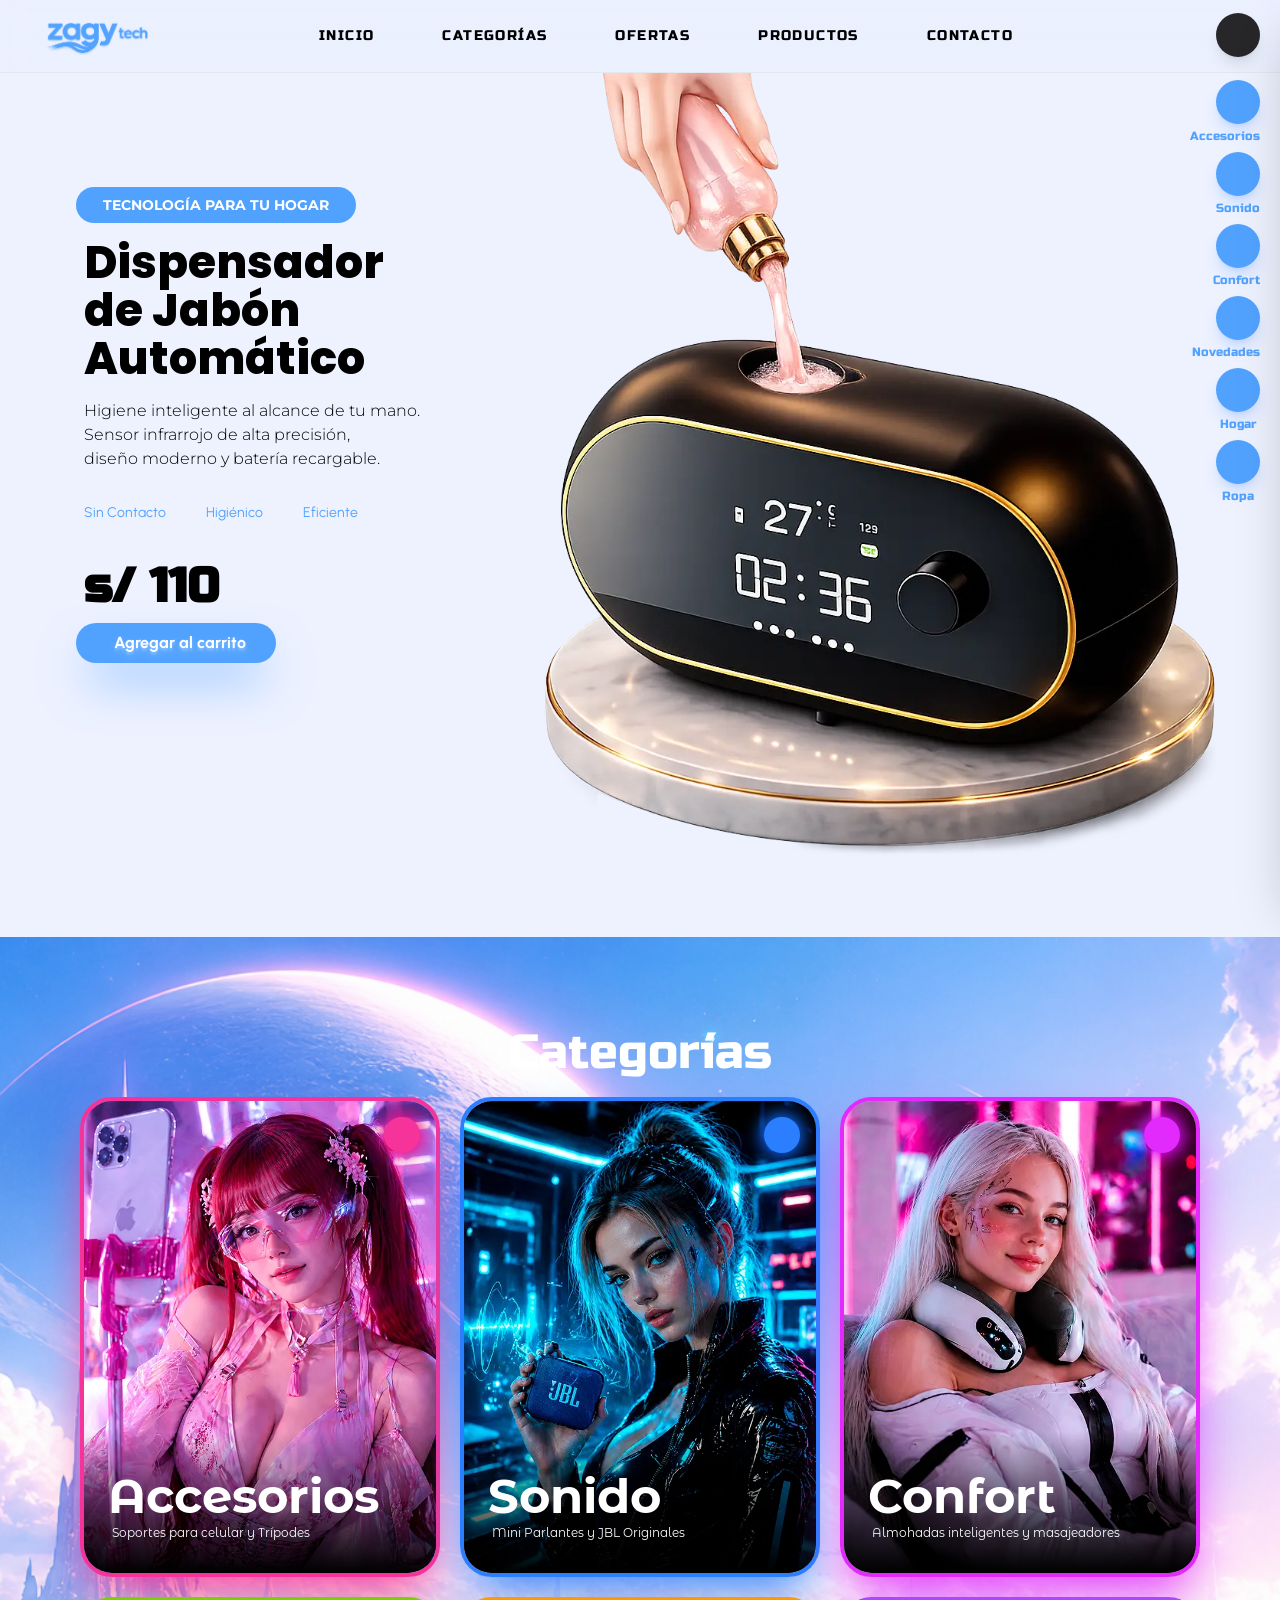
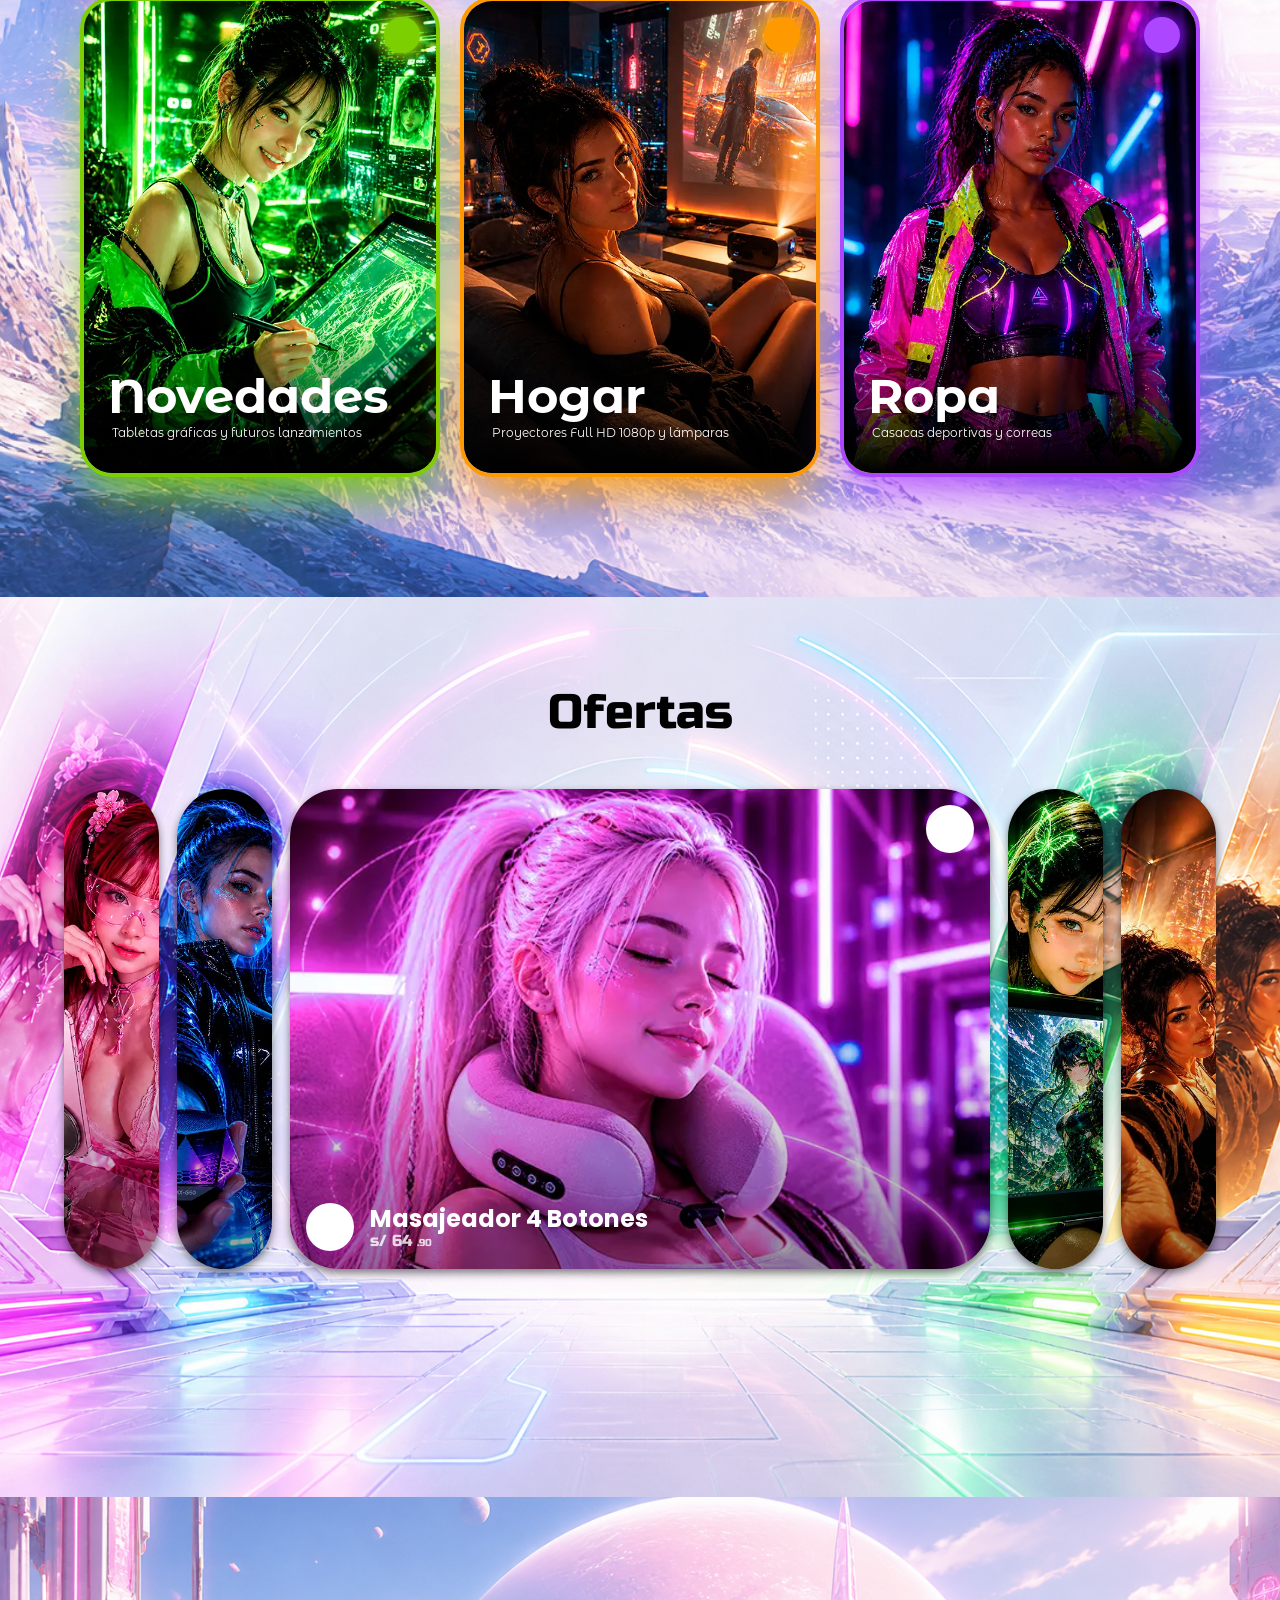
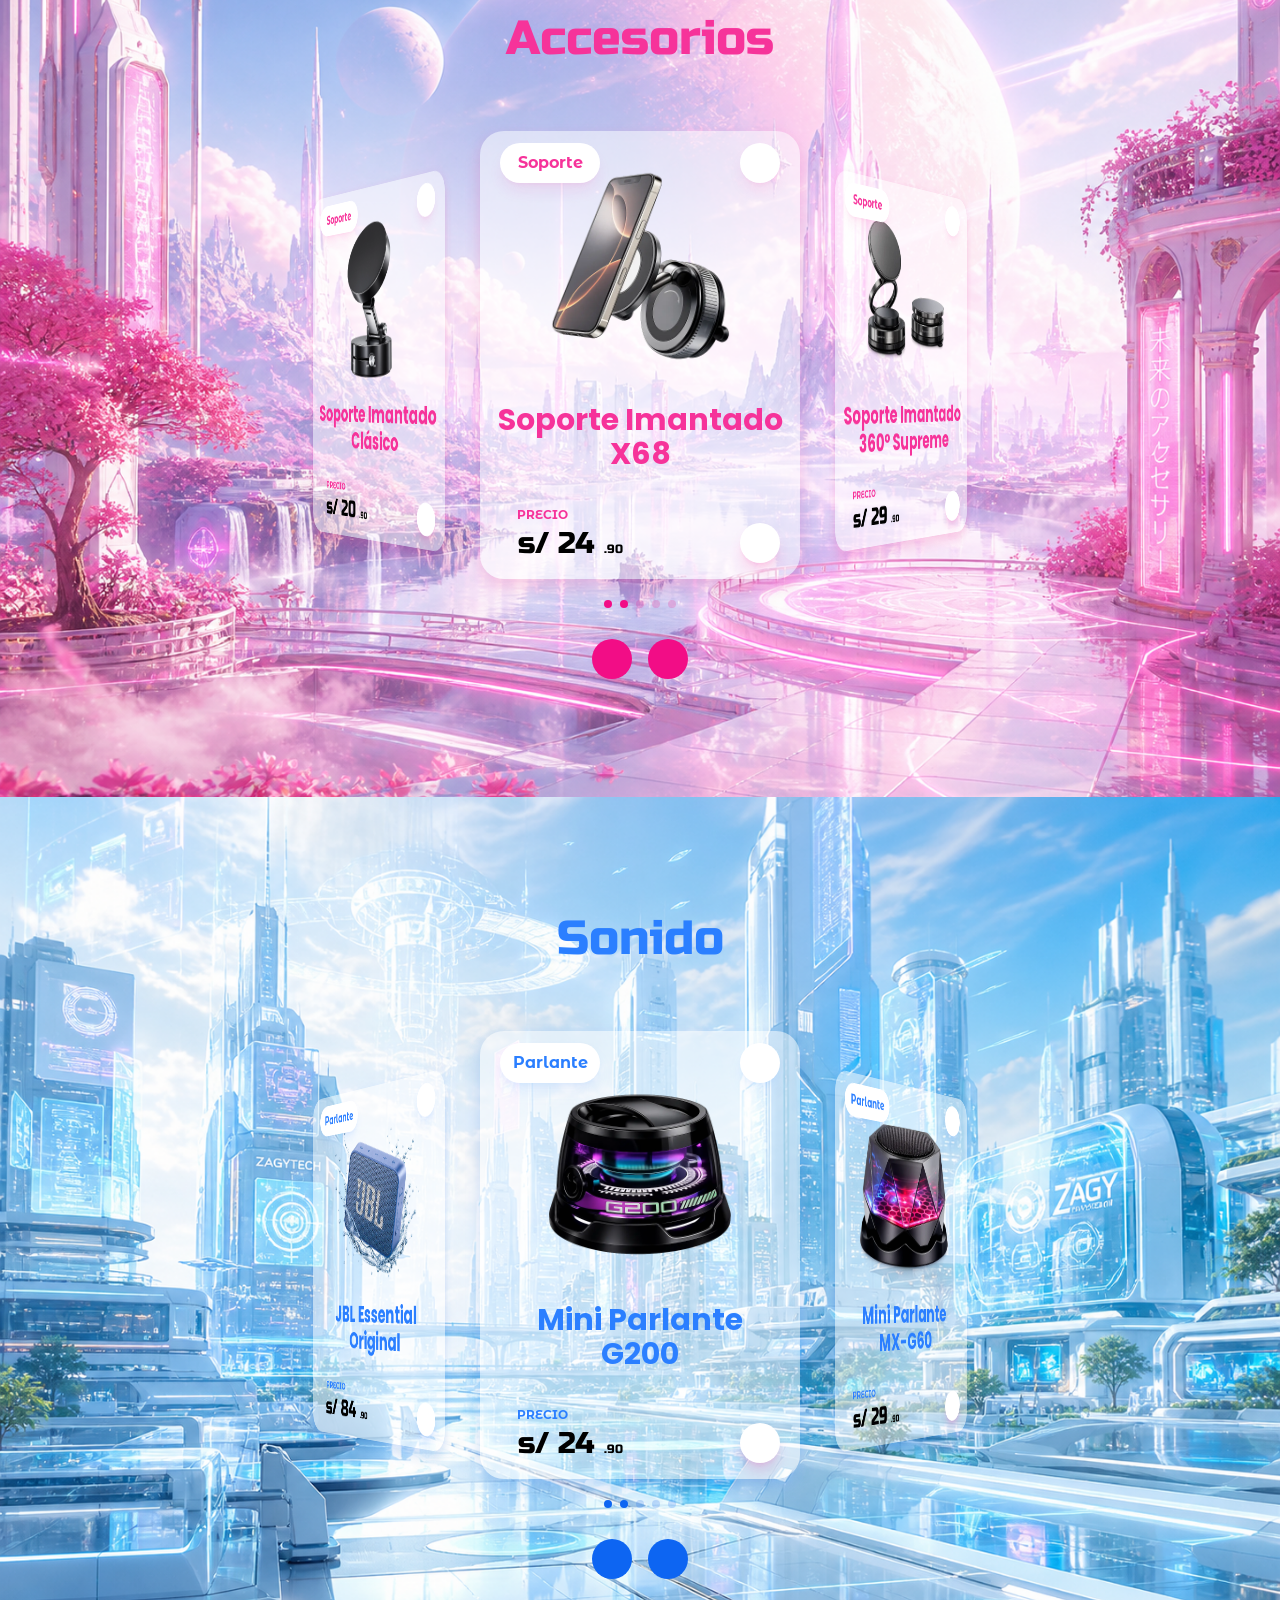
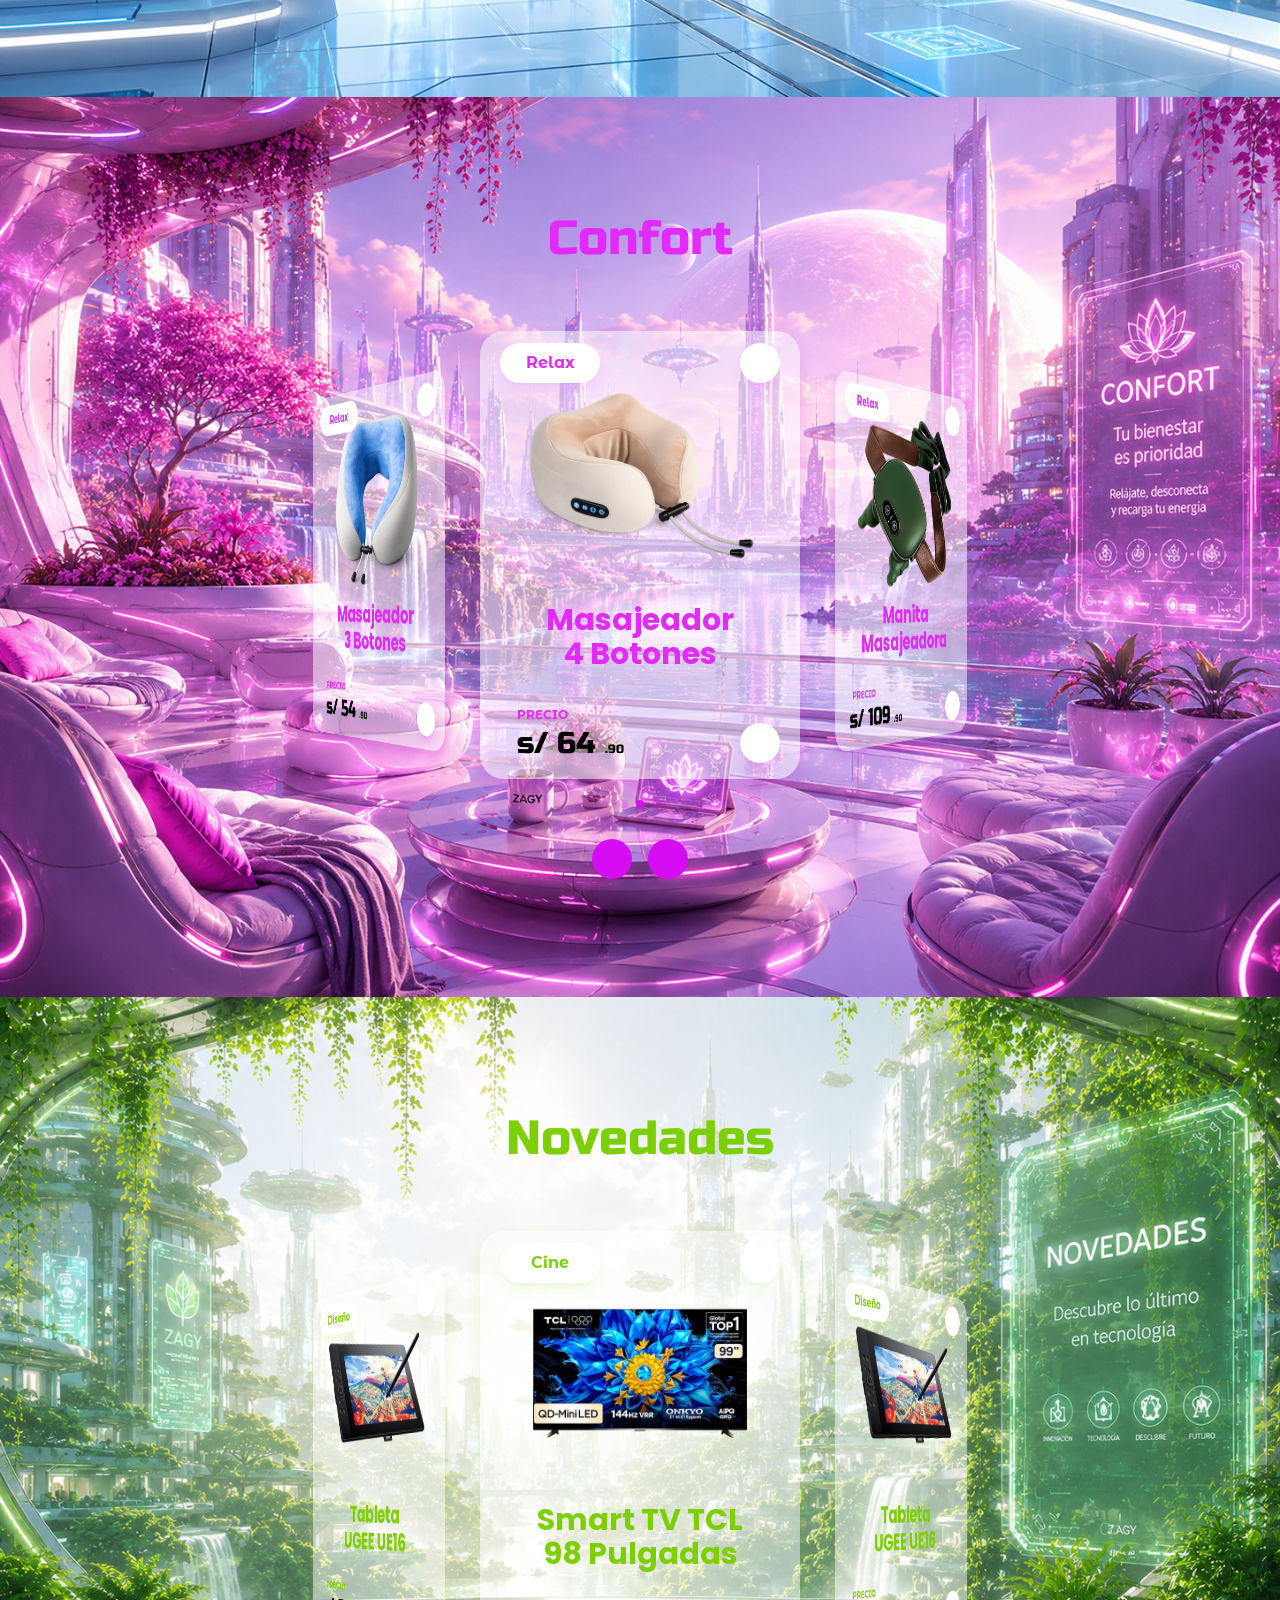
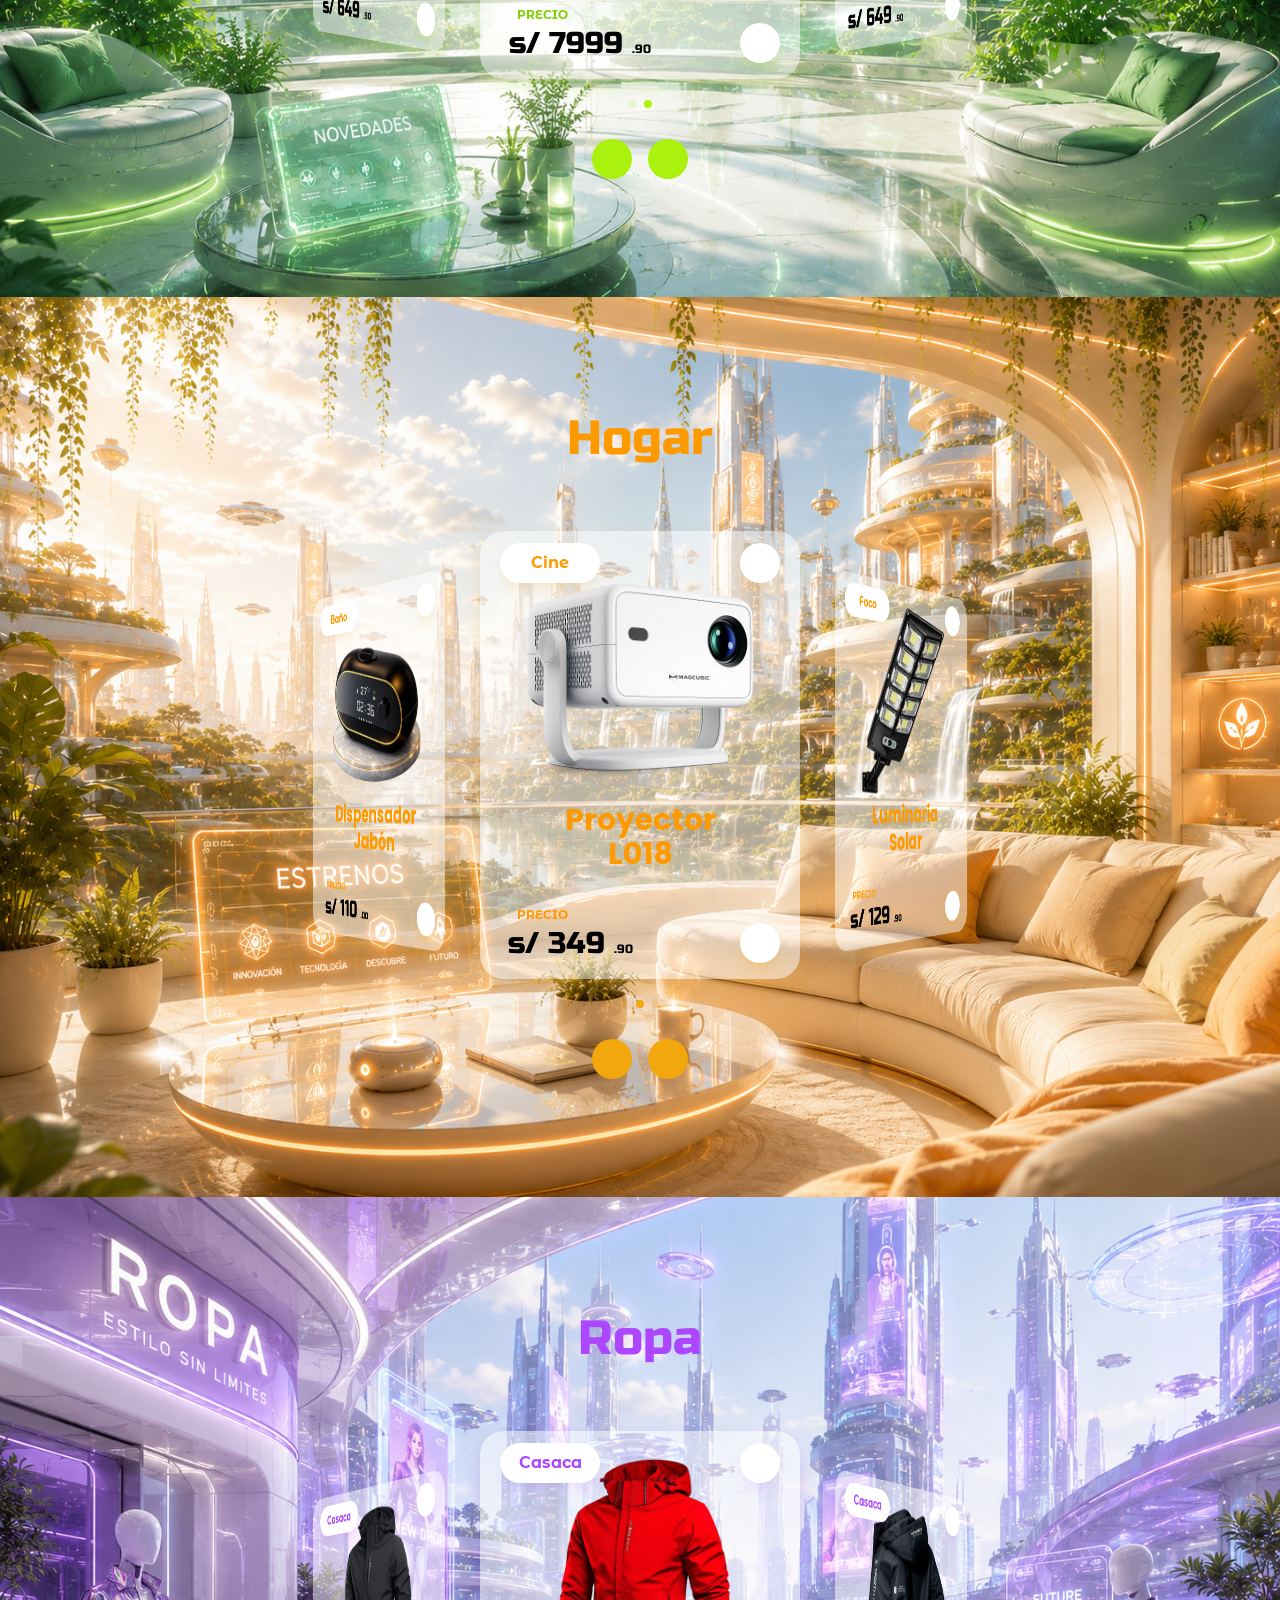
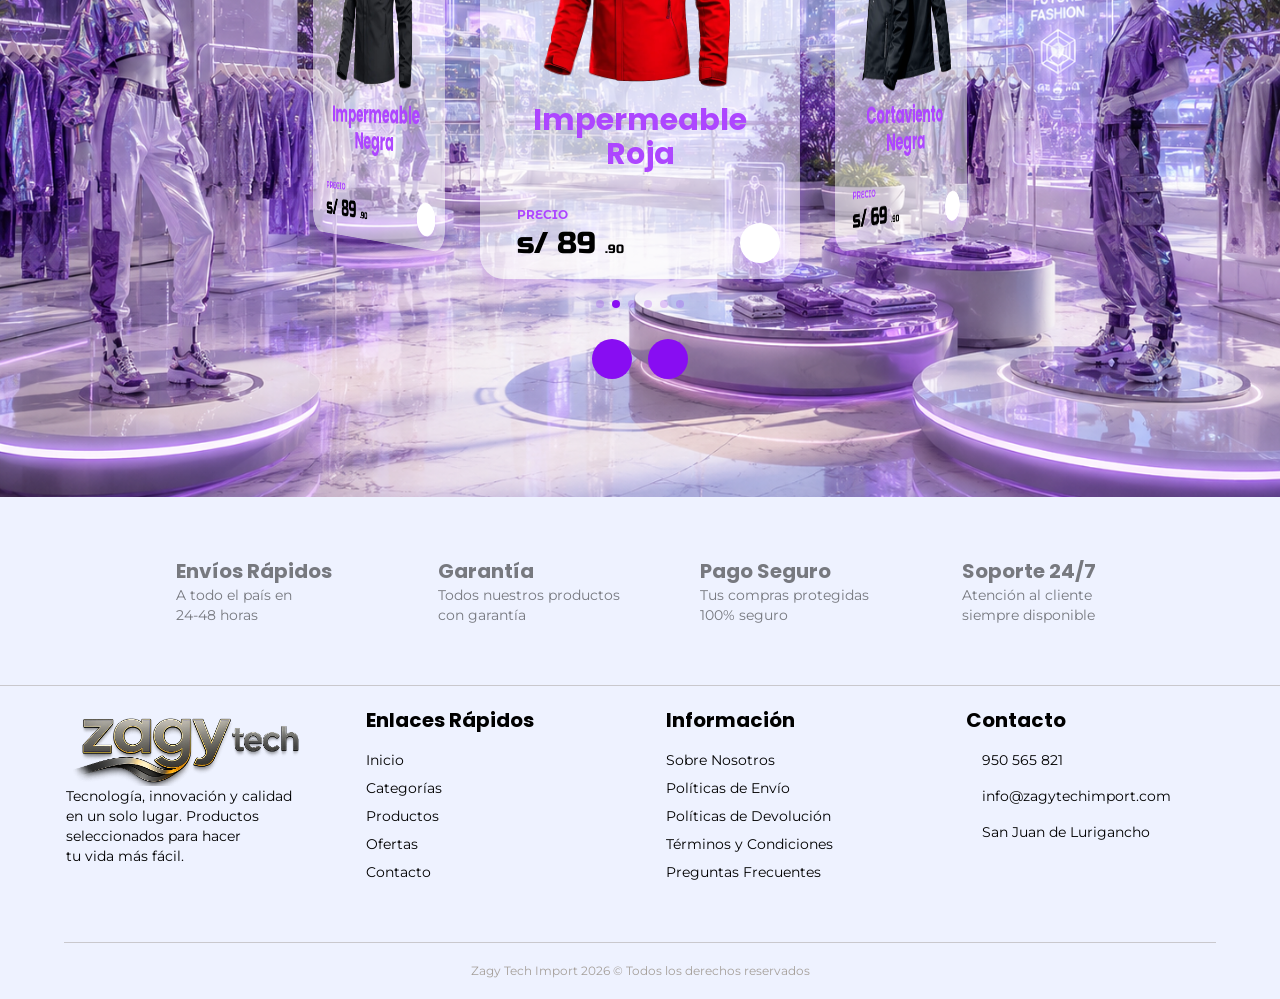
==== index.html @ c2e0561c "Subida automatica inteligente" ====
<!DOCTYPE html>
<html lang="en">
<head>
    <meta charset="UTF-8">
    <meta name="viewport" content="width=device-width, initial-scale=1, maximum-scale=1, user-scalable=no">
    <title>Zagi Tech Import</title>

    <!--=============== GOOGLE FONTS ===============-->
    <link rel="preconnect" href="https://fonts.googleapis.com">
    <link rel="preconnect" href="https://fonts.gstatic.com" crossorigin>
    <link href="https://fonts.googleapis.com/css2?family=Montserrat+Alternates:ital,wght@0,100;0,200;0,300;0,400;0,500;0,600;0,700;0,800;0,900;1,100;1,200;1,300;1,400;1,500;1,600;1,700;1,800;1,900&family=Montserrat:ital,wght@0,100..900;1,100..900&family=Playfair+Display:ital,wght@0,400..900;1,400..900&family=Poppins:ital,wght@0,100;0,200;0,300;0,400;0,500;0,600;0,700;0,800;0,900;1,100;1,200;1,300;1,400;1,500;1,600;1,700;1,800;1,900&family=Russo+One&family=Urbanist:ital,wght@0,100..900;1,100..900&display=swap" rel="stylesheet">

    <!--=============== REMIXICONS - Insert link for icons ===============-->
    <link rel="stylesheet" href="https://cdn.jsdelivr.net/npm/remixicon@4.9.0/fonts/remixicon.css">

    <!--=============== SWIPER CSS ===============-->
    <link rel="stylesheet" href="css/swiper-bundle.min.css">

    <!--=============== CSS ===============-->
    <link rel="stylesheet" href="css/estilos.css">
    
</head>


<body class="bg-indigo-50 dark:bg-zinc-950 transition-colors duration-500 dark:text-white  overflow-x-hidden mx-auto select-none touch-manipulation


"draggable="false" oncontextmenu="return false;">

<!-- ///////////////////////////////////////////////// -->

    <!-- NAVEGACIÓN -->
    <nav class="sticky top-0 flex items-center justify-between py-4 px-5 bg-indigo-100/10 dark:bg-zinc-950/10 backdrop-blur-md z-40 border-b border-slate-200 dark:border-zinc-800 font-Russo
    max-sm:py-4
    lg:px-10
    ">
        <div class="shrink-0 relative w-28 h-10 2xl:ml-5"> 
            <a href="#inicio">
                <img class="absolute inset-0 w-full h-full object-contain dark:opacity-0 dark:invisible transition-all duration-300 logito
                cursor-[url(../assets/cursorCeleste.png),pointer]" 
                    src="assets/01.5.png" 
                    alt="logo claro">

                <img class="absolute inset-0 w-full h-full object-contain opacity-0 invisible dark:opacity-100 dark:visible transition-all duration-300 logito cursor-[url(../assets/cursorDorado.png),pointer]" 
                src="assets/02.png" 
                alt="logo oscuro">    
            </a>

            
        </div>

        <section class="hidden gap-10 uppercase text-sm tracking-widest
        text-black dark:text-stone-400 cursor-pointer
        xl:flex xl:gap-17 xl:pl-18
        2xl:gap-30 2xl:pl-25
        ">
            <a href="#inicio" class="navPrincipal cursor-[url('../assets/touchCeleste.png'),pointer] dark:cursor-[url('../assets/touchDorado.png'),pointer]">Inicio</a>
            <a href="#categorias" class="navPrincipal cursor-[url('../assets/touchCeleste.png'),pointer] dark:cursor-[url('../assets/touchDorado.png'),pointer]">Categorías</a>
            <a href="#ofertas" class="navPrincipal cursor-[url('../assets/touchCeleste.png'),pointer] dark:cursor-[url('../assets/touchDorado.png'),pointer]">Ofertas</a>
            <a href="#accesorios" class="navPrincipal cursor-[url('../assets/touchCeleste.png'),pointer] dark:cursor-[url('../assets/touchDorado.png'),pointer]">Productos</a>
            <a href="https://wa.me/51915112116" target="_blank" class="navPrincipal cursor-[url('../assets/touchCeleste.png'),pointer] dark:cursor-[url('../assets/touchDorado.png'),pointer]">Contacto</a>
        </section>

        <div class="flex items-center gap-6 text-2xl mr-20 
        text-black dark:text-stone-400
        max-sm:mr-15
        lg:gap-8 lg:mr-17
        2xl:gap-11 2xl:mr-25
        ">
            <button id="btn-menu" class=" order-1 lupita">
                <i class="ri-menu-3-line cursor-[url('../assets/touchCeleste.png'),pointer] dark:cursor-[url('../assets/touchDorado.png'),pointer]"></i>
            </button>
            <i class="ri-search-line cursor-[url('../assets/touchCeleste.png'),pointer] dark:cursor-[url('../assets/touchDorado.png'),pointer] order-2 lupita"></i>
            <button id="carrito" class=" order-3 lupita" onclick="abrirCarrito()">
                <i class="ri-shopping-cart-2-line cursor-[url('../assets/touchCeleste.png'),pointer] dark:cursor-[url('../assets/touchDorado.png'),pointer]"></i>
            </button>
        </div>
    </nav>
    <!-- navegación -->


    <!-- MOBILE -->
    <div id="mobile-menu" class="fixed inset-0 z-50  mx-auto
    bg-white/10 dark:bg-black/20
    flex flex-col items-center justify-center
    transform -translate-y-full transition-transform duration-500 ease-in-out ">
    
        <button id="btn-close" class="x-circle absolute top-25 right-8 p-3 text-blue-400 dark:text-amber-400 transition-transform duration-300 cursor-pointer">
            <i class="ri-close-circle-line text-5xl"></i>
        </button>

        <!-- NAV ARTICLES -->
        <nav class="flex flex-col gap-6 w-[85%] max-w-3xl max-h-4/5
        ">

            <a href="#inicio"class="nav-card-zagi group flex items-center justify-between p-5 rounded-3xl bg-lime-600/10 border border-white/20 dark:border-0  cursor-pointer dark:shadow-lime-400
            text-shadow-md text-shadow-lime-600/10
            transition-all active:scale-110 shadow-xl">
                <div class="flex items-center gap-5">
                    <div class="size-12 flex items-center justify-center rounded-2xl bg-lime-500 text-white shadow-[0_0_15px_rgba(132,204,22,0.5)]
                    dark:shadow-lime-400
                    ">
                        <i class="ri-home-4-line text-2xl"></i>
                    </div>
                    <span class="text-xl font-bold tracking-tight text-lime-500 dark:text-white">Inicio</span>
                </div>
                <i class="arrow-icon ri-arrow-right-s-line text-2xl opacity-0 transition-opacity"></i>
            </a>

            <a href="#categorias" class="nav-card-zagi group flex items-center justify-between p-5 rounded-3xl bg-rose-500/10 border border-white/20 dark:border-0
            cursor-pointer dark:shadow-fuchsia-500 
            text-shadow-md text-shadow-rose-500/10
            transition-all active:scale-110 shadow-xl">
                <div class="flex items-center gap-5">
                    <div class="size-12 flex items-center justify-center rounded-2xl bg-fuchsia-500 text-white shadow-[0_0_15px_rgba(139,92,246,0.5)]
                    dark:shadow-fuchsia-400">
                        <i class="ri-apps-2-line text-2xl"></i>
                    </div>
                    <span class="text-xl font-bold tracking-tight text-fuchsia-500 dark:text-white">Categorías</span>
                </div>
                <i class="arrow-icon ri-arrow-right-s-line text-2xl opacity-0 transition-opacity"></i>
            </a>

            <a href="#ofertas" class="nav-card-zagi group flex items-center justify-between p-5 rounded-3xl bg-amber-500/10 border border-white/20 dark:border-0
            cursor-pointer dark:shadow-orange-400
            text-shadow-md text-shadow-amber-500/10
            transition-all active:scale-110 shadow-xl">
                <div class="flex items-center gap-5">
                    <div class="size-12 flex items-center justify-center rounded-2xl bg-orange-500 text-white shadow-[0_0_15px_rgba(249,115,22,0.5)]
                    dark:shadow-orange-400">
                        <i class="ri-fire-line text-2xl"></i>
                    </div>
                    <span class="text-xl font-bold tracking-tight text-orange-500 dark:text-white">Ofertas</span>
                </div>
                <i class="arrow-icon ri-arrow-right-s-line text-2xl opacity-0 transition-opacity"></i>
            </a>

            <a href="#" class="nav-card-zagi group flex items-center justify-between p-5 rounded-3xl bg-sky-500/10 border border-white/20 dark:border-0
            transition-all active:scale-110 shadow-xl cursor-pointer dark:shadow-sky-400
            text-shadow-md text-shadow-sky-500/10">
                <div class="flex items-center gap-5">
                    <div class="size-12 flex items-center justify-center rounded-2xl bg-blue-500 text-white shadow-[0_0_15px_rgba(59,130,246,0.5)]
                    dark:shadow-blue-400">
                        <i class="ri-customer-service-2-line text-2xl"></i>
                    </div>
                    <span class="text-xl font-bold tracking-tight text-blue-500 dark:text-white">Contacto</span>
                </div>
                <i class="arrow-icon ri-arrow-right-s-line text-2xl opacity-0 transition-opacity"></i>
            </a>
        </nav>

    </div>
    <!-- .mobile -->

<!-- /////////////////////////////////////////////////// -->



<!-- /////////////////////////////////////////////////// -->

    <!-- HERO -->

    <section id="inicio" class="flex flex-col-reverse mx-auto max-w-7xl relative w-[90%] items-center gap-y-5
    max-sm:w-[97%] max-sm:min-h-[calc(100vh-208px)] max-sm:scroll-mt-30
    sm:max-lg:w-[97%]
    lg:flex-row lg:mb-20
    2xl:min-h-[calc(100vh-208px)] 2xl:scroll-mt-30 2xl:pb-10
    ">

        <article class="mb-20
        max-sm:pl-1
        sm:max-lg:pl-10
        ">

            <!-- BOTÓN -->
            <div class="bg-blue-400 dark:bg-stone-700  px-3 py-2 rounded-full w-70 ml-3 text-white dark:border-2 dark:border-amber-500
            sm:max-lg:w-90
            ">
                <span class="uppercase flex justify-center text-sm font-bold font-terciaria  dark:text-amber-400
                sm:max-lg:text-lg 
                ">
                    Tecnología para tu Hogar
                </span>
            </div>
            <!-- botón -->
            
            <!-- TEXTO -->
            <section class="ml-5
            ">

                <div>

                    <h2 class="text-[45px]/12 font-extrabold my-4
                    max-sm:pr-10
                    sm:max-lg:text-7xl/19 sm:max-lg:my-6
                    ">
                        Dispensador <br> de Jabón Automático
                    </h2>
                    <p class="lg: font-light 
                    sm:max-lg:text-2xl
                    ">
                        Higiene inteligente al alcance de tu mano. <br>
                        Sensor infrarrojo de alta precisión, <br>
                        diseño moderno y batería recargable.
                    </p>

                </div>
                <!-- texto -->
                
                <!-- ÍCONOS -->
                <div class="flex gap-10 mt-7 text-sm font-Urbanist
                text-blue-400 dark:text-amber-400
                sm:max-lg:text-xl sm:max-lg:mt-10 sm:max-lg:gap-12
                ">

                    <article class="flex flex-col gap-1 iconsitos cursor-[url('../assets/touchCeleste.png'),pointer] dark:cursor-[url('../assets/touchDorado.png'),pointer]">
                        <i class="ri-hand-coin-line text-3xl text-center
                        sm:max-lg:text-5xl
                        "></i>

                        <span>
                            Sin Contacto
                        </span>
                    </article>

                    <article class="flex flex-col gap-1 iconsitos cursor-[url('../assets/touchCeleste.png'),pointer] dark:cursor-[url('../assets/touchDorado.png'),pointer]">
                        <i class="ri-shield-check-line text-3xl text-center 
                        sm:max-lg:text-5xl
                        "></i>

                        <span>
                            Higiénico
                        </span>
                    </article>

                    <article class="flex flex-col gap-1 iconsitos cursor-[url('../assets/touchCeleste.png'),pointer] dark:cursor-[url('../assets/touchDorado.png'),pointer]">
                        <i class="ri-water-flash-line text-3xl text-center 
                        sm:max-lg:text-5xl
                        "></i>

                        <span>
                            Eficiente
                        </span>
                    </article>


                </div>
                <!-- íconos -->
                
                <!-- PRECIO -->
                <div class="mt-10
                sm:max-lg:mt-15
                ">
                    
                    <span class="text-5xl font-Russo font-bold
                    sm:max-lg:text-[55px]
                    ">
                        s/ 110
                    </span>
                    
                </div>
                <!-- .precio -->
                
            </section>
            <!-- .texto -->

            <!-- CARRITO -->
            <section class="text-white dark:text-amber-400 font-Urbanist font-bold flex gap-2 items-center justify-center mt-3 w-50 py-2 px-3 ml-3 rounded-full cursor-[url('../assets/touchCeleste.png'),pointer] dark:cursor-[url('../assets/touchDorado.png'),pointer] bg-blue-400 dark:bg-stone-700 dark:border-2 dark:border-amber-500
            shadow-2xl shadow-blue-400 dark:shadow-amber-500 carrito
            sm:max-lg:w-65 sm:max-lg:px-5 sm:max-lg:py-3 sm:max-lg:text-[22px]
            sm:max-lg:mt-4
            ">
                <i class="ri-shopping-cart-2-line text-shadow-lg text-shadow-blue-300/30 dark:text-shadow-amber-700/20"></i>
                <button class="text-shadow-lg text-shadow-blue-300/50 dark:text-shadow-amber-700/20 cursor-[url('../assets/touchCeleste.png'),pointer] dark:cursor-[url('../assets/touchDorado.png'),pointer]" onclick="agregarAlCarrito(21, 'Dispensador Jabón', 110, 'assets/21 DISPENSADOR DE JABÓN/00.webp'); abrirCarrito();" id="carrito">
                Agregar al carrito
                </button>
            </section>
            <!-- carrito -->
            
        </article>
        
        <div class="max-w-2xl mx-auto select-none touch-manipulation
        sm:max-lg:max-w-180
        ">
            <img src="assets/01 Hero.webp" alt="Dispensador de Jabón Líquido" draggable="false" oncontextmenu="return false;">
        </div>
    </section>
    <!-- .hero -->
<!-- /////////////////////////////////////////////////// -->




<!-- /////////////////////////////////////////////////// -->

    <!-- CARDS DE CATEGORÍAS -->
    <section id="categorias" class="relative min-h-dvh pt-8 flex flex-col justify-center items-center pb-30 
    ">
        <!-- Background -->
        <img class="absolute inset-0 w-full h-full object-cover object-center dark:invisible transition-all duration-300"
        src="assets/GIRLS PRO/FondoClaro.png" alt="background">

        <img class="absolute inset-0 w-full h-full object-cover object-center opacity-0  dark:opacity-100 invisible dark:visible transition-all duration-300"
        src="assets/GIRLS PRO/img-bg.png" alt="background">
        <!-- .background -->

        <div class="absolute inset-0 w-full h-full">
        </div>

        <h2 class="text-5xl text-white z-10 relative mt-15 mb-5 font-Russo
        max-sm:mb-11
        ">
            Categorías
        </h2>

        <!-- Cards Categorías -->
        <div class="relative flex gap-5 flex-wrap justify-center max-w-7xl">

            <!-- CARD 1 -->
            <article id="CardAccesorios" class="card-pink w-90 h-120 rounded-4xl overflow-hidden relative border-pink-500 border-4 shadow-2xl shadow-pink-500 card__article1
            cursor-[url('../assets/cursorPink.png'),pointer]
            " onclick="location.href='#accesorios'">

                <!-- INFO VISIBLE -->
                
                <img class="size-full object-cover object-center card__img"
                src="assets/GIRLS PRO/01.webp" alt="Girl 01">
                

                <div class="inset-0 size-full absolute card__shadow"></div>

                <div class="absolute left-6 bottom-8 text-white font-Epic">
                    <h2 class="font-Epic mb-1.25 text-5xl font-bold">
                        Accesorios
                    </h2>
                    <p class="text-xs ml-1">
                        Soportes para celular y Trípodes
                    </p>
                </div>

                <div class="absolute top-4 right-4 text-2xl bg-pink-500 
                size-9 rounded-[50%] grid place-items-center z-5 card__clip
                cursor-[url('../assets/touchPink.png'),pointer]
                " onclick="event.stopPropagation()">
                    <i class="ri-menu-4-line"></i>
                </div>

                <!-- INFO OCULTA -->
                <div class="absolute inset-0 size-full pt-12 pb-6 px-6 font-Epic info">
                    <img class="size-full object-cover object-center absolute inset-0"
                    src="assets/GIRLS PRO/02.webp" alt="Girl 02">

                    
                    <div>
                        <a href="#accesorios" class="info__button absolute inline-flex bg-pink-500 py-2 px-3 rounded-lg font-semibold
                        cursor-[url('../assets/touchPink.png'),pointer]
                        ">
                            Explorar
                        </a>
                    </div>

                    <div class="info__social absolute left-6 bottom-6 flex gap-2">
                        <a href="https://wa.me/51915112116" target="_blank" 
                            class="info__link bg-pink-500 size-9 rounded-xl text-2xl grid place-items-center
                            cursor-[url('../assets/touchPink.png'),pointer]
                            ">
                            <i class="ri-whatsapp-line"></i>
                        </a>

                        <a href="https://www.instagram.com/zagytech?igsh=bGMxM2J6enQ3cmR0" target="_blank" 
                            class="info__link bg-pink-500 size-9 rounded-xl text-2xl grid place-items-center
                            cursor-[url('../assets/touchPink.png'),pointer]
                            ">
                            <i class="ri-instagram-line"></i>
                        </a>

                        <a href="https://www.facebook.com/share/1Qr3Kzy35k/" target="_blank" 
                            class="info__link bg-pink-500 size-9 rounded-xl text-2xl grid place-items-center
                            cursor-[url('../assets/touchPink.png'),pointer]
                            ">
                            <i class="ri-facebook-circle-line"></i>
                        </a>
                    </div>
                </div>
            </article>

            <!-- CARD 2 -->
            <article id="CardSonido" class="card-blue w-90 h-120 rounded-4xl overflow-hidden relative border-blue-500 border-4 shadow-2xl shadow-blue-500 card__article1
            cursor-[url('../assets/cursorCeleste.png'),pointer]
            " onclick="location.href='#sonido'">

                <!-- INFO VISIBLE -->
                <img class="size-full object-cover object-center card__img"
                src="assets/GIRLS PRO/03.webp" alt="Girl 03">

                <div class="inset-0 size-full absolute card__shadow"></div>

                <div class="absolute left-6 bottom-8 text-white font-Epic">
                    <h2 class="font-Epic mb-1.25 text-5xl font-bold">
                        Sonido
                    </h2>
                    <p class="text-xs ml-1">
                        Mini Parlantes y JBL Originales
                    </p>
                </div>

                <div class="absolute top-4 right-4 text-2xl bg-blue-500 
                size-9 rounded-[50%] grid place-items-center z-5 card__clip
                cursor-[url('../assets/touchCeleste.png'),pointer]
                " onclick="event.stopPropagation()">
                    <i class="ri-menu-4-line"></i>
                </div>

                <!-- INFO OCULTA -->
                <div class="absolute inset-0 size-full pt-12 pb-6 px-6 font-Epic info ">
                    <img class="size-full object-cover object-center absolute inset-0"
                    src="assets/GIRLS PRO/04.webp" alt="Girl 04">

                    
                    <div>
                        <a href="#sonido" class="info__button absolute inline-flex bg-blue-500 py-2 px-3 rounded-lg font-semibold
                        cursor-[url('../assets/touchCeleste.png'),pointer]
                        ">
                            Explorar
                        </a>
                    </div>

                    <div class="info__social absolute left-6 bottom-6 flex gap-2">
                        <a href="https://wa.me/51915112116" target="_blank" 
                            class="info__link bg-blue-500 size-9 rounded-xl text-2xl grid place-items-center
                            cursor-[url('../assets/touchCeleste.png'),pointer]
                            ">
                            <i class="ri-whatsapp-line"></i>
                        </a>

                        <a href="https://www.instagram.com/zagytech?igsh=bGMxM2J6enQ3cmR0" target="_blank" 
                            class="info__link bg-blue-500 size-9 rounded-xl text-2xl grid place-items-center
                            cursor-[url('../assets/touchCeleste.png'),pointer]
                            ">
                            <i class="ri-instagram-line"></i>
                        </a>

                        <a href="https://www.facebook.com/share/1Qr3Kzy35k/" target="_blank" 
                            class="info__link bg-blue-500 size-9 rounded-xl text-2xl grid place-items-center
                            cursor-[url('../assets/touchCeleste.png'),pointer]
                            ">
                            <i class="ri-facebook-circle-line"></i>
                        </a>
                    </div>
                </div>
            </article>

            <!-- CARD 3 -->
            <article id="CardConfort" class="card-fuchsia w-90 h-120 rounded-4xl overflow-hidden relative border-fuchsia-500 border-4 shadow-2xl shadow-fuchsia-500 card__article1
            cursor-[url('../assets/cursorFuchsia.png'),pointer]
            " onclick="location.href='#confort'"> 

                <!-- INFO VISIBLE -->
                <img class="size-full object-cover object-center card__img"
                src="assets/GIRLS PRO/05.webp" alt="Girl 05">

                <div class="inset-0 size-full absolute card__shadow"></div>

                <div class="absolute left-6 bottom-8 text-white font-Epic">
                    <h2 class="font-Epic mb-1.25 text-5xl font-bold">
                        Confort
                    </h2>
                    <p class="text-xs ml-1">
                        Almohadas inteligentes y masajeadores
                    </p>
                </div>

                <div class="absolute top-4 right-4 text-2xl bg-fuchsia-500 
                size-9 rounded-[50%] grid place-items-center z-5 card__clip
                cursor-[url('../assets/touchFuchsia.png'),pointer]
                " onclick="event.stopPropagation()">
                    <i class="ri-menu-4-line"></i>
                </div>

                <!-- INFO OCULTA -->
                <div class="absolute inset-0 size-full pt-12 pb-6 px-6 font-Epic info ">
                    <img class="size-full object-cover object-center absolute inset-0"
                    src="assets/GIRLS PRO/06.webp" alt="Girl 06">

                    
                    <div>
                        <a href="#confort" class="info__button absolute inline-flex bg-fuchsia-500 py-2 px-3 rounded-lg font-semibold
                        cursor-[url('../assets/touchFuchsia.png'),pointer]
                        ">
                            Explorar
                        </a>
                    </div>

                    <div class="info__social absolute left-6 bottom-6 flex gap-2">
                        <a href="https://wa.me/51915112116" target="_blank" 
                            class="info__link bg-fuchsia-500 size-9 rounded-xl text-2xl grid place-items-center
                            cursor-[url('../assets/touchFuchsia.png'),pointer]
                            ">
                            <i class="ri-whatsapp-line"></i>
                        </a>

                        <a href="https://www.instagram.com/zagytech?igsh=bGMxM2J6enQ3cmR0" target="_blank" 
                            class="info__link bg-fuchsia-500 size-9 rounded-xl text-2xl grid place-items-center
                            cursor-[url('../assets/touchFuchsia.png'),pointer]
                            ">
                            <i class="ri-instagram-line"></i>
                        </a>

                        <a href="https://www.facebook.com/share/1Qr3Kzy35k/" target="_blank" 
                            class="info__link bg-fuchsia-500 size-9 rounded-xl text-2xl grid place-items-center
                            cursor-[url('../assets/touchFuchsia.png'),pointer]
                            ">
                            <i class="ri-facebook-circle-line"></i>
                        </a>
                    </div>
                </div>
            </article>

            <!-- CARD 4 -->
            <article id="CardNovedades" class="card-lime w-90 h-120 rounded-4xl overflow-hidden relative border-lime-500 border-4 shadow-2xl shadow-lime-500 card__article1
            cursor-[url('../assets/cursorVerde.png'),pointer]
            " onclick="location.href='#novedades'">

                <!-- INFO VISIBLE -->
                <img class="size-full object-cover object-center card__img"
                src="assets/GIRLS PRO/07.webp" alt="Girl 07">

                <div class="inset-0 size-full absolute card__shadow"></div>

                <div class="absolute left-6 bottom-8 text-white font-Epic">
                    <h2 class="font-Epic mb-1.25 text-5xl font-bold">
                        Novedades
                    </h2>
                    <p class="text-xs ml-1">
                        Tabletas gráficas y futuros lanzamientos
                    </p>
                </div>

                <div class="absolute top-4 right-4 text-2xl bg-lime-500 
                size-9 rounded-[50%] grid place-items-center z-5 card__clip
                cursor-[url('../assets/touchVerde.png'),pointer]
                " onclick="event.stopPropagation()">
                    <i class="ri-menu-4-line"></i>
                </div>

                <!-- INFO OCULTA -->
                <div class="absolute inset-0 size-full pt-12 pb-6 px-6 font-Epic info ">
                    <img class="size-full object-cover object-center absolute inset-0"
                    src="assets/GIRLS PRO/08.webp" alt="Girl 08">

                    
                    <div>
                        <a href="#novedades" class="info__button absolute inline-flex bg-lime-500 py-2 px-3 rounded-lg font-semibold
                        cursor-[url('../assets/touchVerde.png'),pointer]
                        ">
                            Explorar
                        </a>
                    </div>

                    <div class="info__social absolute left-6 bottom-6 flex gap-2">
                        <a href="https://wa.me/51915112116" target="_blank" 
                            class="info__link bg-lime-500 size-9 rounded-xl text-2xl grid place-items-center
                            cursor-[url('../assets/touchVerde.png'),pointer]
                            ">
                            <i class="ri-whatsapp-line"></i>
                        </a>

                        <a href="https://www.instagram.com/zagytech?igsh=bGMxM2J6enQ3cmR0" target="_blank" 
                            class="info__link bg-lime-500 size-9 rounded-xl text-2xl grid place-items-center
                            cursor-[url('../assets/touchVerde.png'),pointer]
                            ">
                            <i class="ri-instagram-line"></i>
                        </a>

                        <a href="https://www.facebook.com/share/1Qr3Kzy35k/" target="_blank" 
                            class="info__link bg-lime-500 size-9 rounded-xl text-2xl grid place-items-center
                            cursor-[url('../assets/touchVerde.png'),pointer]
                            ">
                            <i class="ri-facebook-circle-line"></i>
                        </a>
                    </div>
                </div>
            </article>

            <!-- CARD 5 -->
            <article id="CardHogar" class="card-amber w-90 h-120 rounded-4xl overflow-hidden relative border-amber-500 border-4 shadow-2xl shadow-amber-500 card__article1
            cursor-[url('../assets/cursorAmber.png'),pointer]
            " onclick="location.href='#hogar'">

                <!-- INFO VISIBLE -->
                <img class="size-full object-cover object-center card__img"
                src="assets/GIRLS PRO/09.webp" alt="Girl 09">

                <div class="inset-0 size-full absolute card__shadow"></div>

                <div class="absolute left-6 bottom-8 text-white font-Epic">
                    <h2 class="font-Epic mb-1.25 text-5xl font-bold">
                        Hogar
                    </h2>
                    <p class="text-xs ml-1">
                        Proyectores Full HD 1080p y lámparas
                    </p>
                </div>

                <div class="absolute top-4 right-4 text-2xl bg-amber-500 
                size-9 rounded-[50%] grid place-items-center z-5 card__clip
                cursor-[url('../assets/touchAmber.png'),pointer]
                " onclick="event.stopPropagation()">
                    <i class="ri-menu-4-line"></i>
                </div>

                <!-- INFO OCULTA -->
                <div class="absolute inset-0 size-full pt-12 pb-6 px-6 font-Epic info ">
                    <img class="size-full object-cover object-center absolute inset-0"
                    src="assets/GIRLS PRO/10.webp" alt="Girl 10">

                    
                    <div>
                        <a href="#hogar" class="info__button absolute inline-flex bg-amber-500 py-2 px-3 rounded-lg font-semibold
                        cursor-[url('../assets/touchAmber.png'),pointer]
                        ">
                            Explorar
                        </a>
                    </div>

                    <div class="info__social absolute left-6 bottom-6 flex gap-2">
                        <a href="https://wa.me/51915112116" target="_blank" 
                            class="info__link bg-amber-500 size-9 rounded-xl text-2xl grid place-items-center
                            cursor-[url('../assets/touchAmber.png'),pointer]
                            ">
                            <i class="ri-whatsapp-line"></i>
                        </a>

                        <a href="https://www.instagram.com/zagytech?igsh=bGMxM2J6enQ3cmR0" target="_blank" 
                            class="info__link bg-amber-500 size-9 rounded-xl text-2xl grid place-items-center
                            cursor-[url('../assets/touchAmber.png'),pointer]
                            ">
                            <i class="ri-instagram-line"></i>
                        </a>

                        <a href="https://www.facebook.com/share/1Qr3Kzy35k/" target="_blank" 
                            class="info__link bg-amber-500 size-9 rounded-xl text-2xl grid place-items-center
                            cursor-[url('../assets/touchAmber.png'),pointer]
                            ">
                            <i class="ri-facebook-circle-line"></i>
                        </a>
                    </div>
                    
                </div>
            </article>

            <!-- CARD 6 -->
            <article id="CardRopa" class="card-purple w-90 h-120 rounded-4xl overflow-hidden relative border-purple-500 border-4 shadow-2xl shadow-purple-500 card__article1
            cursor-[url('../assets/cursorPurple.png'),pointer]
            " onclick="location.href='#ropa'">

                <!-- INFO VISIBLE -->
                <img class="size-full object-cover object-center card__img"
                src="assets/GIRLS PRO/11.webp" alt="Girl 11">

                <div class="inset-0 size-full absolute card__shadow"></div>

                <div class="absolute left-6 bottom-8 text-white font-Epic">
                    <h2 class="font-Epic mb-1.25 text-5xl font-bold">
                        Ropa
                    </h2>
                    <p class="text-xs ml-1">
                        Casacas deportivas y correas
                    </p>
                </div>

                <div class="absolute top-4 right-4 text-2xl bg-purple-500 
                size-9 rounded-[50%] grid place-items-center z-5 card__clip
                cursor-[url('../assets/touchPurple.png'),pointer]
                " onclick="event.stopPropagation()">
                    <i class="ri-menu-4-line"></i>
                </div>

                <!-- INFO OCULTA -->
                <div class="absolute inset-0 size-full pt-12 pb-6 px-6 font-Epic info ">
                    <img class="size-full object-cover object-center absolute inset-0"
                    src="assets/GIRLS PRO/12.webp" alt="Girl 12">

                    
                    <div>
                        <a href="#ropa" class="info__button absolute inline-flex bg-purple-500 py-2 px-3 rounded-lg font-semibold
                        cursor-[url('../assets/touchPurple.png'),pointer]
                        ">
                            Explorar
                        </a>
                    </div>

                    <div class="info__social absolute left-6 bottom-6 flex gap-2">
                        <a href="https://wa.me/51915112116" target="_blank" 
                            class="info__link bg-purple-500 size-9 rounded-xl text-2xl grid place-items-center
                            cursor-[url('../assets/touchPurple.png'),pointer]
                            ">
                            <i class="ri-whatsapp-line"></i>
                        </a>

                        <a href="https://www.instagram.com/zagytech?igsh=bGMxM2J6enQ3cmR0" target="_blank" 
                            class="info__link bg-purple-500 size-9 rounded-xl text-2xl grid place-items-center
                            cursor-[url('../assets/touchPurple.png'),pointer]
                            ">
                            <i class="ri-instagram-line"></i>
                        </a>

                        <a href="https://www.facebook.com/share/1Qr3Kzy35k/" target="_blank" 
                            class="info__link bg-purple-500 size-9 rounded-xl text-2xl grid place-items-center
                            cursor-[url('../assets/touchPurple.png'),pointer]
                            ">
                            <i class="ri-facebook-circle-line"></i>
                        </a>
                    </div>
                    
                </div>
                


            </article>
        </div>

    </section>
    <!-- .cards de categorías -->

<!-- /////////////////////////////////////////////////// -->






<!-- /////////////////////////////////////////////////// -->

    <!-- OFERTAS -->
        <div class="pt-23 min-h-dvh relative
        ">

            <!-- Background -->
            <img class="absolute inset-0 w-full h-full object-cover object-center dark:invisible transition-all duration-300
            max-lg:object-left"
            src="assets/GIRLS PRO/OfertasClaro.png" alt="background">

            <img class="absolute inset-0 w-full h-full object-cover object-center opacity-0  dark:opacity-100 invisible dark:visible transition-all duration-300
            max-lg:object-left"
            src="assets/GIRLS PRO/OfertasDark.png" alt="background">
            <!-- .background -->

            <h2 id="ofertas" class="text-5xl font-Russo text-center mb-7 relative
            max-lg:mb-0
            2xl:scroll-mt-23
            ">
                Ofertas
            </h2>

            <section class="mx-5 py-12 h-screen flex flex-col gap-4 card text-white
            sm:max-w-160 sm:mx-auto sm:gap-5.5
            lg:flex-row lg:items-center lg:gap-4.5 lg:max-w-6xl lg:h-160 lg:py-0 lg:pb-28 

            ">
                <!-- CARD 1 -->
                <article class="relative rounded-[3rem] overflow-hidden
                card__article card-pink cursor-[url(../assets/cursorPink.png),pointer]
                sm:h-30
                lg:h-120 lg:w-110
                ">
                    <!-- IMAGE & SHADOW -->
                    <img class="absolute object-cover object-[50%_25%] inset-0 h-full w-full
                    card__img
                    "
                    src="assets/GIRLS OFERTAS/01.webp" alt="Girl 01">
                    <div class="absolute h-full w-full bg-linear-to-b from-transparent via-transparent via-50% to-black/40"></div>

                    <!-- TEXT -->
                    <div class=" absolute flex gap-4 items-center left-4 bottom-4
                    card__data
                    ">

                        <!-- <div class="size-12 text-black bg-white rounded-full text-2xl grid place-items-center shrink-0">
                            <i class="ri-landscape-fill"></i>
                        </div> -->

                        <button class="size-12 rounded-full bg-white dark:bg-pink-500  text-black dark:text-white text-2xl shadow-lg 
                        shadow-blue-500/20
                        grid place-items-center shrink-0
                        cursor-[url(../assets/touchPink.png),pointer]
                        dark:shadow-xl dark:shadow-pink-950
                        dark:text-shadow-pink-600 dark:text-shadow-lg"
                        onclick="agregarYVerCarrito(event, 3, 'Soporte Imantado 360° Supreme', 29.90, 'assets/03 SOPORTE IMANTADO 360 -SUPREME/01.webp')" id="carrito">
                            <i class="ri-shopping-cart-2-line"></i>
                        </button>

                        <div>
                            <h2 class="text-xl font-bold text-white dark:text-pink-500
                            dark:text-shadow-pink-900 dark:text-shadow-lg
                            sm:text-2xl
                            ">
                                Soporte 360° Supreme
                            </h2>
                            <p class="text opacity-80 font-Russo 
                            dark:text-shadow-pink-700/20 dark:text-shadow-lg">
                                s/ 29 <span class="text-xs">.90</span>
                            </p> 
                        </div>
                    </div>

                    <!-- INFO OCULTA -->
                    <div class="absolute flex gap-4 items-center right-4 top-4
                    card__data
                    " onclick="abrirModalGeneral({
                    id: 3,
                    nombre: 'Soporte Imantado 360° Supreme',
                    precio: 29.90,
                    categoria: 'Soportes',
                    descripcion: 'Nuevo soporte para teléfono magnético fuerte, giratorio 360°, plegable y extensible, ajustable en múltiples ángulos, soporte para teléfono de escritorio para transmisiones en vivo, soporte para teléfono de coche, soporte para teléfono de oficina y hogar, soporte de navegación para teléfono de coche.',
                    caracteristicas: ['Aleación de Aluminio', 'Rotación 360°', 'Fijación Magnética Potente', 'Ventosa de Alta Adherencia', 'Compatibilidad Universal', 'Instalación Sencilla'],
                    imagenes: ['assets/03 SOPORTE IMANTADO 360 -SUPREME/01.webp','assets/03 SOPORTE IMANTADO 360 -SUPREME/02.webp','assets/03 SOPORTE IMANTADO 360 -SUPREME/03.5.webp','assets/03 SOPORTE IMANTADO 360 -SUPREME/03.avif','assets/03 SOPORTE IMANTADO 360 -SUPREME/04.avif','assets/03 SOPORTE IMANTADO 360 -SUPREME/05.avif', 'assets/03 SOPORTE IMANTADO 360 -SUPREME/06.avif','assets/03 SOPORTE IMANTADO 360 -SUPREME/07.avif','assets/03 SOPORTE IMANTADO 360 -SUPREME/08.avif','assets/03 SOPORTE IMANTADO 360 -SUPREME/09.avif','assets/03 SOPORTE IMANTADO 360 -SUPREME/10.avif','assets/03 SOPORTE IMANTADO 360 -SUPREME/11.avif','assets/03 SOPORTE IMANTADO 360 -SUPREME/12.webp','assets/03 SOPORTE IMANTADO 360 -SUPREME/13.webp','assets/03 SOPORTE IMANTADO 360 -SUPREME/14.mp4','assets/03 SOPORTE IMANTADO 360 -SUPREME/15.mp4','assets/03 SOPORTE IMANTADO 360 -SUPREME/16.mp4']
                    })">
                        <button class="size-12 rounded-full bg-white dark:bg-pink-500  text-black dark:text-white text-2xl shadow-lg 
                        shadow-pink-500/20 
                        grid place-items-center shrink-0
                        cursor-[url(../assets/touchPink.png),pointer]
                        dark:shadow-xl dark:shadow-pink-950
                        dark:text-shadow-pink-600 dark:text-shadow-lg
                        ">
                            <i class="ri-landscape-fill"></i>
                        </button>
                    </div>


                </article>

                <!-- CARD 2 -->
                <article class="relative rounded-[3rem] overflow-hidden 
                card__article card-blue cursor-[url(../assets/cursorCeleste.png),pointer]
                sm:h-30 
                lg:h-120 lg:w-110
                ">
                    <!-- IMAGE & SHADOW -->
                    <img class="absolute object-cover object-[50%_35%] inset-0 h-full w-full
                    card__img
                    "
                    src="assets/GIRLS OFERTAS/02.webp" alt="Girl 02">
                    <div class="absolute h-full w-full bg-linear-to-b from-transparent via-transparent via-50% to-black/40"></div>

                    <!-- TEXT -->
                    <div class="absolute flex gap-4 items-center left-4 bottom-4
                    card__data
                    ">

                        <!-- <div class="size-12 text-black bg-white rounded-full text-2xl grid place-items-center shrink-0">
                            <i class="ri-landscape-fill"></i>
                        </div> -->

                        <button class="size-12 rounded-full bg-white dark:bg-blue-500  text-black dark:text-white text-2xl shadow-lg 
                        shadow-blue-500/20
                        grid place-items-center shrink-0
                        cursor-[url(../assets/touchCeleste.png),pointer]
                        dark:shadow-xl dark:shadow-blue-950
                        dark:text-shadow-blue-600 dark:text-shadow-lg"
                        onclick="agregarYVerCarrito(event, 8, 'Mini Parlante MX-G60', 29.90, 'assets/08 MINI PARLANTE MX-G60/01.webp')" id="carrito">
                            <i class="ri-shopping-cart-2-line"></i>
                        </button>

                        <div>
                            <h2 class="text-xl font-bold text-white dark:text-blue-500
                            dark:text-shadow-blue-950 dark:text-shadow-lg
                            sm:text-2xl leading-5 mt-2
                            ">
                                Parlante MX-G60
                            </h2>
                            <p class="opacity-80 font-Russo
                            dark:text-shadow-blue-700/20 dark:text-shadow-lg">
                                s/ 29 <span class="text-[10px]">.90</span>
                            </p> 
                        </div>
                    </div>

                    <!-- INFO OCULTA -->
                    <div class="absolute flex gap-4 items-center right-4 top-4
                    card__data
                    ">
                        <button class="size-12 rounded-full bg-white dark:bg-blue-500  text-black dark:text-white text-2xl shadow-lg 
                        shadow-blue-500/20 
                        grid place-items-center shrink-0
                        cursor-[url(../assets/touchCeleste.png),pointer]
                        dark:shadow-xl dark:shadow-blue-950
                        dark:text-shadow-blue-600 dark:text-shadow-lg"
                        onclick="abrirModalGeneral2({
                        id: 8,
                        nombre: 'Mini Parlante MX-G60',
                        precio: 29.90,
                        categoria: 'Parlante',
                        descripcion: 'Altavoz Inalámbrico Magnético Portátil, Mini Altavoz con Luz RGB, Audio con Refuerzo de Graves, Emparejamiento TWS, Carga Tipo C, Montaje con Ventosa, Compatible con iPhone Android, Multicolor Opcional para Oficina en Casa.',
                        caracteristicas: ['Resistente al agua conforme a la norma IPX7','Reproducción inalámbrica Bluetooth', 'Batería: 300mah', 'Versión Bluetooth: 5.3', 'Tiempo de Carga: 2 horas', 'Tiempo de reproducción de musica: 4 horas', 'Conexión Dual: Si' ,'Cable de carga: Si', 'Tipo C: Si', 'A prueba de agua: Si (IPX7)', 'Radio: Si', 'Lector SD Card: Si', 'Llamadas: Si'],
                        imagenes: ['assets/08 MINI PARLANTE MX-G60/01.webp','assets/08 MINI PARLANTE MX-G60/02.webp','assets/08 MINI PARLANTE MX-G60/03.avif','assets/08 MINI PARLANTE MX-G60/04.avif','assets/08 MINI PARLANTE MX-G60/05.avif','assets/08 MINI PARLANTE MX-G60/06.avif','assets/08 MINI PARLANTE MX-G60/07.avif','assets/08 MINI PARLANTE MX-G60/08.avif','assets/08 MINI PARLANTE MX-G60/09.avif','assets/08 MINI PARLANTE MX-G60/10.mp4']
                        })">
                            <i class="ri-landscape-fill"></i>
                        </button>
                    </div>

                </article>

                <!-- CARD 3 -->
                <article class="relative rounded-[3rem] overflow-hidden
                card__article card__active  card-fuchsia 
                cursor-[url(../assets/cursorFuchsia.png),pointer]
                sm:h-30 
                lg:h-120 lg:w-110
                ">
                    <!-- IMAGE & SHADOW -->
                    <img class="absolute object-cover object-[50%_10%] inset-0 h-full w-full
                    card__img
                    "
                    src="assets/GIRLS OFERTAS/03.webp" alt="Girl 03">
                    <div class="absolute h-full w-full bg-linear-to-b from-transparent via-transparent via-50% to-black/40"></div>

                    <!-- TEXT -->
                    <div class="absolute flex gap-4 items-center left-4 bottom-4
                    card__data
                    ">

                        <!-- <div class="size-12 text-black bg-white rounded-full text-2xl grid place-items-center shrink-0">
                            <i class="ri-landscape-fill"></i>
                        </div> -->

                        <button class="size-12 rounded-full bg-white dark:bg-fuchsia-500  text-black dark:text-white text-2xl shadow-lg 
                        shadow-fuchsia-500/20
                        grid place-items-center shrink-0
                        cursor-[url(../assets/touchFuchsia.png),pointer]
                        dark:shadow-xl dark:shadow-fuchsia-950
                        dark:text-shadow-fuchsia-600 dark:text-shadow-lg"
                        onclick="agregarYVerCarrito(event, 12, 'Masajeador 4 Botones', 64.90, 'assets/12 ALMOHADA DE 4 BOTONES/01.webp')" id="carrito">
                            <i class="ri-shopping-cart-2-line"></i>
                        </button>

                        <div>
                            <h2 class="text-xl font-bold text-white dark:text-fuchsia-500
                            dark:text-shadow-fuchsia-900 dark:text-shadow-lg
                            sm:text-2xl leading-5 mt-2
                            ">
                                Masajeador 4 Botones
                            </h2>
                            <p class="opacity-80 font-Russo
                            dark:text-shadow-fuchsia-700/20 dark:text-shadow-lg">
                                s/ 64 <span class="text-[10px]">.90</span>
                            </p> 
                        </div>
                    </div>

                    <!-- INFO OCULTA -->
                    <div class="absolute flex gap-4 items-center right-4 top-4
                    card__data
                    ">
                        <button class="size-12 rounded-full bg-white dark:bg-fuchsia-500  text-black dark:text-white text-2xl shadow-lg 
                        shadow-fuchsia-500/20 
                        grid place-items-center shrink-0
                        cursor-[url(../assets/touchFuchsia.png),pointer]
                        dark:shadow-xl dark:shadow-fuchsia-950
                        dark:text-shadow-fuchsia-600 dark:text-shadow-lg
                        " onclick="abrirModalGeneral3({
                        id: 12,
                        nombre: 'Masajeador 4 Botones',
                        precio: 64.90,
                        categoria: 'Relax',
                        descripcion: 'La Almohada masajeadora de cuello ofrece un masaje shiatsu profundo en cualquier lugar y en cualquier momento. El control integrado le permite controlar su experiencia de masaje. Agregue calor y experimente un masaje de cuello y hombros más profundo y relajante.',
                        caracteristicas: ['Fácil de llevar', 'Masaje  bidireccional', 'Ruido silencioso de alta frecuencia', 'Suave y transpirable', 'Ayuda a aliviar el dolor muscular', 'Batería de litio recargable', 'Capacidad de la batería: 2000mAH', 'Potencia nominal: 3,7 W', 'Tensión nominal: DC5.0V', 'Peso neto del producto: 495 gramos', 'Material: Terciopelo transpirable de doble capa', 'Cable de Carga: Si', 'Tipo C: Si'],
                        imagenes: ['assets/12 ALMOHADA DE 4 BOTONES/01.webp','assets/12 ALMOHADA DE 4 BOTONES/02.webp','assets/12 ALMOHADA DE 4 BOTONES/03.webp','assets/12 ALMOHADA DE 4 BOTONES/04.avif','assets/12 ALMOHADA DE 4 BOTONES/05.avif','assets/12 ALMOHADA DE 4 BOTONES/06.avif','assets/12 ALMOHADA DE 4 BOTONES/07.avif','assets/12 ALMOHADA DE 4 BOTONES/08.avif','assets/12 ALMOHADA DE 4 BOTONES/09.avif','assets/12 ALMOHADA DE 4 BOTONES/10.avif','assets/12 ALMOHADA DE 4 BOTONES/11.avif','assets/12 ALMOHADA DE 4 BOTONES/12.avif','assets/12 ALMOHADA DE 4 BOTONES/13.avif','assets/12 ALMOHADA DE 4 BOTONES/14.avif','assets/12 ALMOHADA DE 4 BOTONES/15.mp4','assets/12 ALMOHADA DE 4 BOTONES/16.mp4']
                        })">
                            <i class="ri-landscape-fill"></i>
                        </button>
                    </div>


                </article>

                <!-- CARD 4 -->
                <article class="relative rounded-[3rem] overflow-hidden
                card__article card-lime cursor-[url(../assets/cursorVerde.png),pointer]
                sm:h-30 
                lg:h-120 lg:w-110
                ">
                    <!-- IMAGE & SHADOW -->
                    <img class="absolute object-cover object-[50%_5%] inset-0 h-full w-full
                    card__img
                    "
                    src="assets/GIRLS OFERTAS/04.webp" alt="Girl 04">
                    <div class="absolute h-full w-full bg-linear-to-b from-transparent via-transparent via-50% to-black/40"></div>

                    <!-- TEXT -->
                    <div class=" absolute flex gap-4 items-center left-4 bottom-4
                    card__data
                    ">

                        <!-- <div class="size-12 text-black bg-white rounded-full text-2xl grid place-items-center shrink-0">
                            <i class="ri-landscape-fill"></i>
                        </div> -->

                        <button class="size-12 rounded-full bg-white dark:bg-lime-500  text-black dark:text-white text-2xl shadow-lg 
                        shadow-lime-500/20
                        grid place-items-center shrink-0
                        cursor-[url(../assets/touchVerde.png),pointer]
                        dark:shadow-xl dark:shadow-lime-950
                        dark:text-shadow-lime-600 dark:text-shadow-lg"
                        onclick="agregarYVerCarrito(event, 16, 'Tableta UGEE UE16', 649.90, 'assets/16 UGEE UE16/01.webp')" id="carrito">
                            <i class="ri-shopping-cart-2-line"></i>
                        </button>

                        <div>
                            <h2 class="text-xl font-bold text-white dark:text-lime-500
                            dark:text-shadow-lime-950 dark:text-shadow-lg
                            sm:text-2xl leading-5 mt-2
                            ">
                                Tableta UGEE UE16
                            </h2>
                            <p class="opacity-80 font-Russo
                            dark:text-shadow-lime-700/20 dark:text-shadow-lg">
                                s/ 649 <span class="text-[10px]">.90</span>
                            </p> 
                        </div>
                    </div>

                    <!-- INFO OCULTA -->
                    <div class="absolute flex gap-4 items-center right-4 top-4
                    card__data
                    ">
                        <button class="size-12 rounded-full bg-white dark:bg-lime-500  text-black dark:text-white text-2xl shadow-lg 
                        shadow-lime-500/20 
                        grid place-items-center shrink-0
                        cursor-[url(../assets/touchVerde.png),pointer]
                        dark:shadow-xl dark:shadow-lime-950
                        dark:text-shadow-lime-600 dark:text-shadow-lg
                        " onclick="abrirModalGeneral4({
                        id: 16,
                        nombre: 'Tableta UGEE UE16',
                        precio: 649.90,
                        categoria: 'Diseño',
                        descripcion: 'Tu creatividad no tiene límites, tu lienzo tampoco debería tenerlos. Con la ugee UE16, el mundo es tu estudio. Diseña, ilustra y retoca con una libertad artística total en una pantalla de 16 pulgadas que responde a cada trazo con precisión quirúrgica. No es solo una tableta; es la herramienta que convierte tu imaginación en una obra maestra, estés donde estés',
                        caracteristicas: ['Pantalla de 15.4 pulgadas', 'Peso de 1.28 Kg', 'Resolución: 1920 x 1080', 'Gama de colores ultra-alta de 143% sRGB', 'Teclas de acceso directo flotantes', '16K niveles de presión', 'Cambia entre 4 espacios de color', 'Reproduce 16.7 millones de colores', 'Profundidad de color de 8 bits', 'Soporte ajustable de 10 niveles', 'Fuerte compatibilidad de sistema', 'Tipo C: Si', 'Cable de 3 puntas: Si', 'Cables incluidos: Si', 'Soporte de metal incluido: Si', 'Funciona sin conexión: No', ''],
                        imagenes: ['assets/16 UGEE UE16/01.webp','assets/16 UGEE UE16/02.webp','assets/16 UGEE UE16/03.webp','assets/16 UGEE UE16/04.avif','assets/16 UGEE UE16/05.webp','assets/16 UGEE UE16/06.webp','assets/16 UGEE UE16/07.avif','assets/16 UGEE UE16/08.webp','assets/16 UGEE UE16/09.jpg','assets/16 UGEE UE16/10.avif','assets/16 UGEE UE16/11.webp','assets/16 UGEE UE16/12.webp','assets/16 UGEE UE16/13.webp','assets/16 UGEE UE16/14.webp','assets/16 UGEE UE16/15.webp','assets/16 UGEE UE16/16.webp','assets/16 UGEE UE16/17.webp','assets/16 UGEE UE16/18.webp','assets/16 UGEE UE16/19.webp','assets/16 UGEE UE16/20.webp','assets/16 UGEE UE16/21.webp','assets/16 UGEE UE16/22.webp','assets/16 UGEE UE16/23.webp','assets/16 UGEE UE16/24.webp','assets/16 UGEE UE16/25.webp','assets/16 UGEE UE16/26.webp','assets/16 UGEE UE16/27.webp','assets/16 UGEE UE16/28.webp','assets/16 UGEE UE16/29.webp','assets/16 UGEE UE16/30.webp','assets/16 UGEE UE16/31.mp4','assets/16 UGEE UE16/32.mp4']
                        })">
                            <i class="ri-landscape-fill"></i>
                        </button>
                    </div>

                </article>

                <!-- CARD 5 -->
                <article class="relative rounded-[3rem] overflow-hidden
                card__article card-amber cursor-[url(../assets/cursorAmber.png),pointer]
                sm:h-30 
                lg:h-120 lg:w-110
                ">
                    <!-- IMAGE & SHADOW -->
                    <img class="absolute object-cover object-[50%_80%] inset-0 h-full w-full
                    card__img
                    "
                    src="assets/GIRLS OFERTAS/05.webp" alt="Girl 05">
                    <div class="absolute h-full w-full bg-linear-to-b from-transparent via-transparent via-50% to-black/40"></div>

                    <!-- TEXT -->
                    <div class=" absolute flex gap-4 items-center left-4 bottom-4
                    card__data
                    ">

                        <!-- <div class="size-12 text-black bg-white rounded-full text-2xl grid place-items-center shrink-0">
                            <i class="ri-landscape-fill"></i>
                        </div> -->

                        <button class="size-12 rounded-full bg-white dark:bg-amber-500  text-black dark:text-white text-2xl shadow-lg 
                        shadow-amber-500/20
                        grid place-items-center shrink-0
                        cursor-[url(../assets/touchAmber.png),pointer]
                        dark:shadow-xl dark:shadow-amber-950
                        dark:text-shadow-amber-600 dark:text-shadow-lg"
                        onclick="agregarYVerCarrito(event, 22, 'Proyector L018', 349.90, 'assets/22 PROYECTOR L018/01.webp')" id="carrito">
                            <i class="ri-shopping-cart-2-line"></i>
                        </button>

                        <div>
                            <h2 class="text-xl font-bold text-white dark:text-amber-500
                            dark:text-shadow-amber-950 dark:text-shadow-lg
                            sm:text-2xl leading-5 mt-2
                            ">
                                Proyector L018
                            </h2>
                            <p class="opacity-80 font-Russo
                            dark:text-shadow-amber-700/20 dark:text-shadow-lg">
                                s/ 349 <span class="text-[10px]">.90</span>
                            </p> 
                        </div>
                    </div>

                    <!-- INFO OCULTA -->
                    <div class="absolute flex gap-4 items-center right-4 top-4
                    card__data
                    ">
                        <button class="size-12 rounded-full bg-white dark:bg-amber-500  text-black dark:text-white text-2xl shadow-lg 
                        shadow-amber-500/20 
                        grid place-items-center shrink-0
                        cursor-[url(../assets/touchAmber.png),pointer]
                        dark:shadow-xl dark:shadow-amber-950
                        dark:text-shadow-amber-600 dark:text-shadow-lg
                        " onclick="abrirModalGeneral5({
                        id: 22,
                        nombre: 'Proyector L018',
                        precio: 349.90,
                        categoria: 'Cine',
                        descripcion: 'Deja atrás las limitaciones de una televisión fija. Con el nuevo Magcubic L018, cualquier superficie se convierte en un portal al cine de alta definición. Gracias a su diseño 360° giratorio, puedes proyectar desde el suelo hasta el techo con un solo giro. Cuenta con una resolución nativa 1080P con soporte 4K y Android 14 integrado. No es solo un proyector, es libertad visual absoluta en la palma de tu mano. Magcubic L018: Tu cine, tus reglas, en cualquier lugar.',
                        caracteristicas: ['Resolución 1080p Nativa','Autoenfoque Instantáneo', 'Ajuste de Pantalla Automático', 'Evitación Inteligente de Obstáculos', 'Soporta la calidad 4K', '3 Modos de Brillo Ajustables' ,'Android 14', 'Wifi 6: Soporta 5G', 'Bluetooth: 5.4', 'Brillo Ansi: 630 lumens', 'Parlante interno integrado', 'Entrada HDMI: Si (1)', 'Entrada USB: Si (1)', 'Entrada Jack 3.5: Si', 'Conectar Parlantes: Si (Jack 3.5)', 'Control Remoto por Voz: Si', 'Control Incluido: Si', 'Cargador Incluido: Si', 'Conección a PC: Si', 'Proyectar Celular: Si', 'Conexión Play Station (3,4,5): Si', 'Apps: (Xuper TV),(Kawaii Anime),(Cine Pro-Nelflix)','Apps Incluidas: Si'],
                        imagenes: ['assets/22 PROYECTOR L018/01.webp','assets/22 PROYECTOR L018/02.avif','assets/22 PROYECTOR L018/03.webp','assets/22 PROYECTOR L018/04.webp','assets/22 PROYECTOR L018/05.avif','assets/22 PROYECTOR L018/06.avif','assets/22 PROYECTOR L018/07.avif','assets/22 PROYECTOR L018/08.webp','assets/22 PROYECTOR L018/09.avif','assets/22 PROYECTOR L018/10.webp','assets/22 PROYECTOR L018/12.webp','assets/22 PROYECTOR L018/13.jpg','assets/22 PROYECTOR L018/14.webp','assets/22 PROYECTOR L018/15.avif','assets/22 PROYECTOR L018/16.avif','assets/22 PROYECTOR L018/17.webp','assets/22 PROYECTOR L018/18.webp','assets/22 PROYECTOR L018/19.webp','assets/22 PROYECTOR L018/20.mp4','assets/22 PROYECTOR L018/21.mp4','assets/22 PROYECTOR L018/22.mp4','assets/22 PROYECTOR L018/23.mp4','assets/22 PROYECTOR L018/24.mp4','assets/22 PROYECTOR L018/25.mp4','assets/22 PROYECTOR L018/26.mp4','assets/22 PROYECTOR L018/27.mp4','assets/22 PROYECTOR L018/28.mp4','assets/22 PROYECTOR L018/29.mp4','assets/22 PROYECTOR L018/30.mp4','assets/22 PROYECTOR L018/31.mp4','assets/22 PROYECTOR L018/32.mp4','assets/22 PROYECTOR L018/33.mp4']
                        })">
                            <i class="ri-landscape-fill"></i>
                        </button>
                    </div>

                </article>
            </section>
        </div>
    <!-- .ofertas -->
    
<!-- /////////////////////////////////////////////////// -->
    




<!-- /////////////////////////////////////////////////// -->

    <!-- ========== PRODUCTOS CARDS DESLIZANTES ================ -->

    <!-- ACCESORIOS -->
    <div id="accesorios" class="bg-white dark:bg-neutral-950 cursor-[url(../assets/cursorPink.png),pointer] relative seccion-snap min-h-dvh">

        <!-- Background -->
            <img class="absolute inset-0 w-full h-full object-cover object-center dark:invisible transition-all duration-300
            max-lg:object-center"
            src="assets/GIRLS PRO/FondoAccesorios.png" alt="background">

            <img class="absolute inset-0 w-full h-full object-cover object-center opacity-0  dark:opacity-100 invisible dark:visible transition-all 
            duration-300
            max-lg:object-center"
            src="assets/GIRLS PRO/FondoAccesoriosDark.png" alt="background">
            <!-- .background -->

        <section class="testimonial card-pink bg min-h-dvh flex flex-col justify-center items-center overflow-hidden max-w-3xl mx-auto cursor-[url(../assets/cursorPink.png),pointer]">
            <h2 class="testimonial__title font-Russo text-center mb-12 text-5xl relative text-pink-500 lg:max-xl:mb-5 lg:max-xl:mt-5">
                Accesorios
            </h2>

            <div class="testimonial__swiper swiper w-full mx-auto pb-35">
                <div class="swiper-wrapper mb-25 mt-5">
                    <article class="cursor-[url(../assets/cursorPink.png),pointer] testimonial__card swiper-slide max-w-90 py-6 pb-15
                    rounded-3xl text-center flex flex-col items-center bg-white/50 dark:bg-zinc-950/80 backdrop-blur-5xl shadow-2xl shadow-pink-500
                    md:max-2xl:max-w-80
                    "onclick="abrirModalGeneral({
                    id: 1,
                    nombre: 'Soporte Imantado Clásico',
                    precio: 20.90,
                    categoria: 'Soportes',
                    descripcion: 'Soporte Magnético para Teléfono – Imán Potente, Plegable, Portátil y Uso Multiusos, Adecuado para Teléfonos Apple/Android, Esencial de Cocina para Personas Perezosas, Soporte para Vehículo, Soporte para Teléfono de Coche, Regalo de Año Nuevo',
                    caracteristicas: ['Botón mecánico incorporado', 'Ajuste multiángulo','Retráctil y plegable', 'Potente succión al vacío', 'Material: ABS + PC', 'Succión de doble cara'],
                    imagenes: ['assets/01 SOPORTE IMANTADO/01.webp','assets/01 SOPORTE IMANTADO/02.webp','assets/01 SOPORTE IMANTADO/03.webp','assets/01 SOPORTE IMANTADO/04.avif','assets/01 SOPORTE IMANTADO/05.avif','assets/01 SOPORTE IMANTADO/06.avif','assets/01 SOPORTE IMANTADO/09.avif','assets/01 SOPORTE IMANTADO/10.avif','assets/01 SOPORTE IMANTADO/11.avif','assets/01 SOPORTE IMANTADO/12.avif','assets/01 SOPORTE IMANTADO/13.avif','assets/01 SOPORTE IMANTADO/14.avif','assets/01 SOPORTE IMANTADO/15.avif','assets/01 SOPORTE IMANTADO/16.mp4']
                    })"
                    >   
                        <div class="size-80 mx-auto md:max-2xl:size-60">
                            <img class="testimonial__img w-full h-full object-cover object-center rounded-4xl mt-0 mx-auto mb-2

                            " src="assets/01 SOPORTE IMANTADO/01.webp" alt="image" >
                        </div>
                        
                        <div class="font-Epic">
                            <h3 class="testimonial__name mt-2 mb-12 font-bold text-3xl/8.5 text-pink-500 
                            ">
                                Soporte Imantado <br> Clásico
                            </h3>
            

                            <button class="size-10 rounded-full bg-white dark:bg-pink-500 absolute right-5 bottom-4 text-pink-500 dark:text-white text-xl shadow-lg shadow-pink-500/20  carrito2 carritoGrande
                            cursor-[url(../assets/touchPink.png),pointer]"
                            onclick="agregarYVerCarrito(event, 1, 'Soporte Imantado Clásico', 20.90, 'assets/01 SOPORTE IMANTADO/01.webp')" id="carrito">
                                <i class="ri-shopping-cart-2-line"></i>
                            </button>


                            <button class="size-10 rounded-full bg-white dark:bg-transparent absolute right-5 top-3 text-pink-500 text-xl shadow-lg
                            shadow-pink-500/10
                            cursor-[url(../assets/touchPink.png),pointer]"
                            >
                                <i class="ri-heart-fill"></i>
                            </button>

                            <a class="h-10 w-25 rounded-full bg-white absolute dark:bg-pink-500 left-5 top-3 text-uppercase font-bold text-pink-500 dark:text-white shadow-lg shadow-pink-500/10
                            cursor-[url(../assets/touchPink.png),pointer] flex items-center justify-center"
                            onclick="event.stopPropagation()" href="#CardAccesorios">
                                Soporte
                            </a>

                            <button class="h-10 w-25 rounded-full absolute left-3 bottom-11 text-uppercase font-bold text-xs text-pink-500
                            cursor-[url(../assets/CursorPink.png),pointer]"
                            >
                                PRECIO
                            </button>

                            <button class="h-12 w-35 rounded-full absolute left-5 bottom-3 text-uppercase text-3xl font-Russo
                            cursor-[url(../assets/CursorPink.png),pointer]"
                            >
                                s/ 20 <span class="text-xs">.90</span>
                            </button>



                        </div>
                    </article>

                    <article class="cursor-[url(../assets/cursorPink.png),pointer] testimonial__card swiper-slide max-w-90 py-6 pb-15 
                    rounded-3xl text-center flex flex-col items-center bg-white/50 dark:bg-zinc-950/80 backdrop-blur-5xl shadow-2xl shadow-pink-500
                    md:max-2xl:max-w-80
                    "onclick="abrirModalGeneral({
                    id: 2,
                    nombre: 'Soporte Imantado X68',
                    precio: 24.90,
                    categoria: 'Soportes',
                    descripcion: 'Este soporte magnético para celular combina una poderosa ventosa al vacío con un imán de alta potencia para ofrecer una sujeción firme y segura en todo momento. Su diseño y brazo ajustable te permite colocar tu teléfono en el ángulo perfecto, ya sea para ver videos, navegar o hacer videollamadas.',
                    caracteristicas: ['Aleación de Aluminio', 'Fijación Magnética Potente', 'Ventosa de Alta Adherencia', 'Compatibilidad Universal', 'Instalación Sencilla', 'Plegable y portátil', 'Construido con imán de grado N52', 'Ventosa de silicona', 'Fijación bidireccional del teléfono', 'Se adhiere a superficies lisas','Ideal para el auto, baño, cocina o escritorio'],
                    imagenes: ['assets/02 SOPORTE IMANTADO 360/01.webp','assets/02 SOPORTE IMANTADO 360/02.webp','assets/02 SOPORTE IMANTADO 360/03.avif','assets/02 SOPORTE IMANTADO 360/04.avif','assets/02 SOPORTE IMANTADO 360/05.avif','assets/02 SOPORTE IMANTADO 360/06.webp','assets/02 SOPORTE IMANTADO 360/07.webp','assets/02 SOPORTE IMANTADO 360/08.webp','assets/02 SOPORTE IMANTADO 360/09.webp','assets/02 SOPORTE IMANTADO 360/10.avif','assets/02 SOPORTE IMANTADO 360/11.avif','assets/02 SOPORTE IMANTADO 360/12.webp','assets/02 SOPORTE IMANTADO 360/13.webp','assets/02 SOPORTE IMANTADO 360/14.webp','assets/02 SOPORTE IMANTADO 360/15.webp','assets/02 SOPORTE IMANTADO 360/16.webp','assets/02 SOPORTE IMANTADO 360/17.avif','assets/02 SOPORTE IMANTADO 360/18.avif','assets/02 SOPORTE IMANTADO 360/19.mp4','assets/02 SOPORTE IMANTADO 360/20.mp4','assets/02 SOPORTE IMANTADO 360/21.mp4']
                    })"
                    >   
                        <div class="size-80 mx-auto md:max-2xl:size-60">
                            <img class="testimonial__img w-full h-full object-cover object-center rounded-4xl mt-0 mx-auto mb-2

                            " src="assets/02 SOPORTE IMANTADO 360/01.webp" alt="image" >
                        </div>
                        
                        <div class="font-Epic">
                            <h3 class="testimonial__name mt-2 mb-12 font-bold text-3xl/8.5 text-pink-500 
                            ">
                                Soporte Imantado <br> X68
                            </h3>
            

                            <button class="size-10 rounded-full bg-white dark:bg-pink-500 absolute right-5 bottom-4 text-pink-500 dark:text-white text-xl shadow-lg shadow-pink-500/20  carrito2 carritoGrande
                            cursor-[url(../assets/touchPink.png),pointer]"
                            onclick="agregarYVerCarrito(event, 2, 'Soporte Imantado X68', 24.90, 'assets/02 SOPORTE IMANTADO 360/01.webp')" id="carrito">
                                <i class="ri-shopping-cart-2-line"></i>
                            </button>


                            <button class="size-10 rounded-full bg-white dark:bg-transparent absolute right-5 top-3 text-pink-500 text-xl shadow-lg
                            shadow-pink-500/10
                            cursor-[url(../assets/touchPink.png),pointer]"
                            >
                                <i class="ri-heart-fill"></i>
                            </button>

                            <a class="h-10 w-25 rounded-full bg-white absolute dark:bg-pink-500 left-5 top-3 text-uppercase font-bold text-pink-500 dark:text-white shadow-lg shadow-pink-500/10
                            cursor-[url(../assets/touchPink.png),pointer] flex items-center justify-center"
                            onclick="event.stopPropagation()" href="#CardAccesorios">
                                Soporte
                            </a>

                            <button class="h-10 w-25 rounded-full absolute left-3 bottom-11 text-uppercase font-bold text-xs text-pink-500
                            cursor-[url(../assets/CursorPink.png),pointer]"
                            >
                                PRECIO
                            </button>

                            <button class="h-12 w-35 rounded-full absolute left-5 bottom-3 text-uppercase text-3xl font-Russo
                            cursor-[url(../assets/CursorPink.png),pointer]"
                            >
                                s/ 24 <span class="text-xs">.90</span>
                            </button>



                        </div>
                    </article>

                    <article class="cursor-[url(../assets/cursorPink.png),pointer] testimonial__card swiper-slide max-w-90 py-6 pb-15 
                    rounded-3xl text-center flex flex-col items-center bg-white/50 dark:bg-zinc-950/80 backdrop-blur-5xl shadow-2xl shadow-pink-500
                    md:max-2xl:max-w-80
                    "onclick="abrirModalGeneral({
                    id: 3,
                    nombre: 'Soporte Imantado 360° Supreme',
                    precio: 29.90,
                    categoria: 'Soportes',
                    descripcion: 'Nuevo soporte para teléfono magnético fuerte, giratorio 360°, plegable y extensible, ajustable en múltiples ángulos, soporte para teléfono de escritorio para transmisiones en vivo, soporte para teléfono de coche, soporte para teléfono de oficina y hogar, soporte de navegación para teléfono de coche.',
                    caracteristicas: ['Aleación de Aluminio', 'Rotación 360°', 'Fijación Magnética Potente', 'Ventosa de Alta Adherencia', 'Compatibilidad Universal', 'Instalación Sencilla'],
                    imagenes: ['assets/03 SOPORTE IMANTADO 360 -SUPREME/01.webp','assets/03 SOPORTE IMANTADO 360 -SUPREME/02.webp','assets/03 SOPORTE IMANTADO 360 -SUPREME/03.5.webp','assets/03 SOPORTE IMANTADO 360 -SUPREME/03.avif','assets/03 SOPORTE IMANTADO 360 -SUPREME/04.avif','assets/03 SOPORTE IMANTADO 360 -SUPREME/05.avif', 'assets/03 SOPORTE IMANTADO 360 -SUPREME/06.avif','assets/03 SOPORTE IMANTADO 360 -SUPREME/07.avif','assets/03 SOPORTE IMANTADO 360 -SUPREME/08.avif','assets/03 SOPORTE IMANTADO 360 -SUPREME/09.avif','assets/03 SOPORTE IMANTADO 360 -SUPREME/10.avif','assets/03 SOPORTE IMANTADO 360 -SUPREME/11.avif','assets/03 SOPORTE IMANTADO 360 -SUPREME/12.webp','assets/03 SOPORTE IMANTADO 360 -SUPREME/13.webp','assets/03 SOPORTE IMANTADO 360 -SUPREME/14.mp4','assets/03 SOPORTE IMANTADO 360 -SUPREME/15.mp4','assets/03 SOPORTE IMANTADO 360 -SUPREME/16.mp4']
                    })"
                    >   
                        <div class="size-80 mx-auto md:max-2xl:size-60">
                            <img class="testimonial__img w-full h-full object-cover object-center rounded-4xl mt-0 mx-auto mb-2

                            " src="assets/03 SOPORTE IMANTADO 360 -SUPREME/01.webp" alt="image" >
                        </div>
                        
                        <div class="font-Epic">
                            <h3 class="testimonial__name mt-2 mb-12 font-bold text-3xl/8.5 text-pink-500 
                            ">
                                Soporte Imantado <br> 360° Supreme
                            </h3>
            

                            <button class="size-10 rounded-full bg-white dark:bg-pink-500 absolute right-5 bottom-4 text-pink-500 dark:text-white text-xl shadow-lg shadow-pink-500/20  carrito2 carritoGrande
                            cursor-[url(../assets/touchPink.png),pointer]"
                            onclick="agregarYVerCarrito(event, 3, 'Soporte Imantado 360° Supreme', 29.90, 'assets/03 SOPORTE IMANTADO 360 -SUPREME/01.webp')" id="carrito">
                                <i class="ri-shopping-cart-2-line"></i>
                            </button>


                            <button class="size-10 rounded-full bg-white dark:bg-transparent absolute right-5 top-3 text-pink-500 text-xl shadow-lg
                            shadow-pink-500/10
                            cursor-[url(../assets/touchPink.png),pointer]"
                            >
                                <i class="ri-heart-fill"></i>
                            </button>

                            <a class="h-10 w-25 rounded-full bg-white absolute dark:bg-pink-500 left-5 top-3 text-uppercase font-bold text-pink-500 dark:text-white shadow-lg shadow-pink-500/10
                            cursor-[url(../assets/touchPink.png),pointer] flex items-center justify-center"
                            onclick="event.stopPropagation()" href="#CardAccesorios">
                                Soporte
                            </a>

                            <button class="h-10 w-25 rounded-full absolute left-3 bottom-11 text-uppercase font-bold text-xs text-pink-500
                            cursor-[url(../assets/CursorPink.png),pointer]"
                            >
                                PRECIO
                            </button>

                            <button class="h-12 w-35 rounded-full absolute left-5 bottom-3 text-uppercase text-3xl font-Russo
                            cursor-[url(../assets/CursorPink.png),pointer]"
                            >
                                s/ 29 <span class="text-xs">.90</span>
                            </button>



                        </div>
                    </article>

                    <article class="cursor-[url(../assets/cursorPink.png),pointer] testimonial__card swiper-slide max-w-90 py-6 pb-15 
                    rounded-3xl text-center flex flex-col items-center bg-white/50 dark:bg-zinc-950/80 backdrop-blur-5xl shadow-2xl shadow-pink-500
                    md:max-2xl:max-w-80
                    "onclick="abrirModalGeneral({
                    id: 4,
                    nombre: 'Espejo Led de 2 Botones',
                    precio: 39.90,
                    categoria: 'Espejo',
                    descripcion: '1 Espejo de maquillaje LED para coche con botón táctil, 3 modos de iluminación, luz de relleno, adecuado para sedán, camión, SUV, maquillaje de retoque en cualquier momento y en cualquier lugar, para mantener la belleza.',
                    caracteristicas: ['Ilumina tu vehículo', 'Diseño deslumbrante', 'Tecnología Ever Bright', 'Funcionalidad táctil', 'Triple potencia de luz', 'Batería de larga duración'],
                    imagenes: ['assets/04 ESPEJO LED DE 2 BOTONES/01.webp','assets/04 ESPEJO LED DE 2 BOTONES/02.5.webp','assets/04 ESPEJO LED DE 2 BOTONES/02.avif','assets/04 ESPEJO LED DE 2 BOTONES/03.avif','assets/04 ESPEJO LED DE 2 BOTONES/04.avif','assets/04 ESPEJO LED DE 2 BOTONES/05.avif','assets/04 ESPEJO LED DE 2 BOTONES/06.avif','assets/04 ESPEJO LED DE 2 BOTONES/07.avif','assets/04 ESPEJO LED DE 2 BOTONES/08.avif','assets/04 ESPEJO LED DE 2 BOTONES/09.avif','assets/04 ESPEJO LED DE 2 BOTONES/10.mp4']
                    })"
                    >   
                        <div class="size-80 mx-auto md:max-2xl:size-60">
                            <img class="testimonial__img w-full h-full object-cover object-center rounded-4xl mt-0 mx-auto mb-2

                            " src="assets/04 ESPEJO LED DE 2 BOTONES/01.webp" alt="image" >
                        </div>
                        
                        <div class="font-Epic">
                            <h3 class="testimonial__name mt-2 mb-12 font-bold text-3xl/8.5 text-pink-500 
                            ">
                                Espejo Led Touch<br> 2 Botones
                            </h3>
            

                            <button class="size-10 rounded-full bg-white dark:bg-pink-500 absolute right-5 bottom-4 text-pink-500 dark:text-white text-xl shadow-lg shadow-pink-500/20  carrito2 carritoGrande
                            cursor-[url(../assets/touchPink.png),pointer]"
                            onclick="agregarYVerCarrito(event, 4, 'Espejo Led Touch 2 Botones', 39.90, 'assets/04 ESPEJO LED DE 2 BOTONES/01.webp')" id="carrito">
                                <i class="ri-shopping-cart-2-line"></i>
                            </button>


                            <button class="size-10 rounded-full bg-white dark:bg-transparent absolute right-5 top-3 text-pink-500 text-xl shadow-lg
                            shadow-pink-500/10
                            cursor-[url(../assets/touchPink.png),pointer]"
                            >
                                <i class="ri-heart-fill"></i>
                            </button>

                            <a class="h-10 w-25 rounded-full bg-white absolute dark:bg-pink-500 left-5 top-3 text-uppercase font-bold text-pink-500 dark:text-white shadow-lg shadow-pink-500/10
                            cursor-[url(../assets/touchPink.png),pointer] flex items-center justify-center"
                            onclick="event.stopPropagation()" href="#CardAccesorios">
                                Espejo
                            </a>

                            <button class="h-10 w-25 rounded-full absolute left-3 bottom-11 text-uppercase font-bold text-xs text-pink-500
                            cursor-[url(../assets/CursorPink.png),pointer]"
                            >
                                PRECIO
                            </button>

                            <button class="h-12 w-35 rounded-full absolute left-5 bottom-3 text-uppercase text-3xl font-Russo
                            cursor-[url(../assets/CursorPink.png),pointer]"
                            >
                                s/ 39 <span class="text-xs">.90</span>
                            </button>



                        </div>
                    </article>

                    <article class="cursor-[url(../assets/cursorPink.png),pointer] testimonial__card swiper-slide max-w-90 py-6 pb-15
                    rounded-3xl text-center flex flex-col items-center bg-white/50 dark:bg-zinc-950/80 backdrop-blur-5xl shadow-2xl shadow-pink-500
                    md:max-2xl:max-w-80
                    "onclick="abrirModalGeneral({
                    id: 5,
                    nombre: 'Espejo Led de 1 Botón',
                    precio: 24.90,
                    categoria: 'Espejo',
                    descripcion: '1 Espejo de maquillaje LED para coche con botón táctil, 3 modos de iluminación, luz de relleno, adecuado para sedán, camión, SUV, maquillaje de retoque en cualquier momento y en cualquier lugar, para mantener la belleza.',
                    caracteristicas: ['Ilumina tu vehículo', 'Diseño deslumbrante', 'Tecnología Ever Bright', 'Funcionalidad táctil', 'Triple potencia de luz', 'Batería de larga duración'],
                    imagenes: ['assets/05 ESPEJO LED DE 1 BOTON/01.webp','assets/05 ESPEJO LED DE 1 BOTON/02.7.webp','assets/05 ESPEJO LED DE 1 BOTON/02.avif','assets/05 ESPEJO LED DE 1 BOTON/03.avif','assets/05 ESPEJO LED DE 1 BOTON/04.avif','assets/05 ESPEJO LED DE 1 BOTON/05.avif','assets/05 ESPEJO LED DE 1 BOTON/06.avif','assets/05 ESPEJO LED DE 1 BOTON/07.avif','assets/05 ESPEJO LED DE 1 BOTON/08.avif','assets/05 ESPEJO LED DE 1 BOTON/09.avif','assets/05 ESPEJO LED DE 1 BOTON/10.mp4']
                    })"
                    >   
                        <div class="size-80 mx-auto md:max-2xl:size-60">
                            <img class="testimonial__img w-full h-full object-cover object-center rounded-4xl mt-0 mx-auto mb-2

                            " src="assets/05 ESPEJO LED DE 1 BOTON/01.webp" alt="image" >
                        </div>
                        
                        <div class="font-Epic">
                            <h3 class="testimonial__name mt-2 mb-12 font-bold text-3xl/8.5 text-pink-500 
                            ">
                                Espejo Led Touch<br> 1 Botón
                            </h3>
            

                            <button class="size-10 rounded-full bg-white dark:bg-pink-500 absolute right-5 bottom-4 text-pink-500 dark:text-white text-xl shadow-lg shadow-pink-500/20  carrito2 carritoGrande
                            cursor-[url(../assets/touchPink.png),pointer]"
                            onclick="agregarYVerCarrito(event, 5, 'Espejo Led Touch 1 Botón', 24.90, 'assets/05 ESPEJO LED DE 1 BOTON/01.webp')" id="carrito">
                                <i class="ri-shopping-cart-2-line"></i>
                            </button>


                            <button class="size-10 rounded-full bg-white dark:bg-transparent absolute right-5 top-3 text-pink-500 text-xl shadow-lg
                            shadow-pink-500/10
                            cursor-[url(../assets/touchPink.png),pointer]"
                            >
                                <i class="ri-heart-fill"></i>
                            </button>

                            <a class="h-10 w-25 rounded-full bg-white absolute dark:bg-pink-500 left-5 top-3 text-uppercase font-bold text-pink-500 dark:text-white shadow-lg shadow-pink-500/10
                            cursor-[url(../assets/touchPink.png),pointer] flex items-center justify-center"
                            onclick="event.stopPropagation()" href="#CardAccesorios">
                                Espejo
                            </a>

                            <button class="h-10 w-25 rounded-full absolute left-3 bottom-11 text-uppercase font-bold text-xs text-pink-500
                            cursor-[url(../assets/CursorPink.png),pointer]"
                            >
                                PRECIO
                            </button>

                            <button class="h-12 w-35 rounded-full absolute left-5 bottom-3 text-uppercase text-3xl font-Russo
                            cursor-[url(../assets/CursorPink.png),pointer]"
                            >
                                s/ 24 <span class="text-xs">.90</span>
                            </button>



                        </div>
                    </article>
                </div>

                <!-- Pagination -->
                <div class="swiper-pagination"></div>

                <!-- Navigation buttons -->
                <div class="swiper-button-prev ">
                    <i class="ri-arrow-left-long-line cursor-[url(../assets/touchPink.png),pointer]"></i>
                </div>
                <div class="swiper-button-next">
                    <i class="ri-arrow-right-long-line cursor-[url(../assets/touchPink.png),pointer]"></i>
                </div>
            </div>
        </section>
    </div>
    <!-- .accesorios -->


    <!-- SONIDO -->
    <div id="sonido" class="bg-white dark:bg-neutral-950 cursor-[url(../assets/cursorCeleste.png),pointer] relative seccion-snap min-h-dvh">

        <!-- Background -->
            <img class="absolute inset-0 w-full h-full object-cover object-center dark:invisible transition-all duration-300
            max-lg:object-center"
            src="assets/GIRLS PRO/Sonido.png" alt="background">

            <img class="absolute inset-0 w-full h-full object-cover object-center opacity-0  dark:opacity-100 invisible dark:visible transition-all 
            duration-300
            max-lg:object-center"
            src="assets/GIRLS PRO/SonidoDark.png" alt="background">
            <!-- .background -->

        <section class="testimonial card-blue bg min-h-dvh flex flex-col justify-center items-center overflow-hidden max-w-3xl mx-auto cursor-[url(../assets/cursorCeleste.png),pointer]">
            <h2 class="testimonial__title font-Russo text-center mb-12 text-5xl relative text-blue-500 lg:max-xl:mb-5 lg:max-xl:mt-5">
                Sonido
            </h2>

            <div class="testimonial__swiper swiper w-full mx-auto pb-35">
                <div class="swiper-wrapper mb-25 mt-5">
                    <article class="cursor-[url(../assets/cursorCeleste.png),pointer] testimonial__card swiper-slide max-w-90 py-6 pb-15
                    rounded-3xl text-center flex flex-col items-center bg-white/50 dark:bg-zinc-950/80 backdrop-blur-5xl shadow-2xl shadow-blue-500
                    md:max-2xl:max-w-80
                    "onclick="abrirModalGeneral2({
                    id: 6,
                    nombre: 'JBL Essential Original',
                    precio: 84.90,
                    categoria: 'Parlantes',
                    descripcion: 'JBL GO Essential es un altavoz con Bluetooth portátil y ultracompacto. Reproduzca música en streaming a través de Bluetooth con una autonomía de hasta 5 horas y calidad de sonido JBL Pro original. Olas de entretenimiento con su diseño resistente al agua conforme a la norma IPX7. Disponible en 3 llamativos colores, el GO Essential es el altavoz perfecto para llevar tu música a todas partes.',
                    caracteristicas: ['Rico sonido JBL Pro original', 'Resistente al agua conforme a la norma IPX7','Reproducción inalámbrica Bluetooth', 'Respuesta de frecuencia dinámica: 180 Hz - 20k Hz', 'Peso: 180 gramos', 'Rango Bluetooth: 2400 MHz - 2483.5 MHz', 'Potencia BT: ≤ 6 dBm (EIRP)', 'Versión Bluetooth: 4.2', 'Tiempo de Carga: 2 horas y 30 minutos', 'Tiempo de reproducción de musica: 5 horas', 'Cable de carga: Si', 'A prueba de agua: Si (IPX7)'],
                    imagenes: ['assets/06 JBL ESSENTIAL/01.webp', 'assets/06 JBL ESSENTIAL/02.webp','assets/06 JBL ESSENTIAL/03.webp','assets/06 JBL ESSENTIAL/04.webp','assets/06 JBL ESSENTIAL/05.webp','assets/06 JBL ESSENTIAL/06.webp','assets/06 JBL ESSENTIAL/07.webp','assets/06 JBL ESSENTIAL/08.webp','assets/06 JBL ESSENTIAL/09.png', 'assets/06 JBL ESSENTIAL/10.png','assets/06 JBL ESSENTIAL/11.png','assets/06 JBL ESSENTIAL/12.png','assets/06 JBL ESSENTIAL/13.png','assets/06 JBL ESSENTIAL/14.avif','assets/06 JBL ESSENTIAL/15.avif','assets/06 JBL ESSENTIAL/16.avif','assets/06 JBL ESSENTIAL/17.avif', 'assets/06 JBL ESSENTIAL/18.webp','assets/06 JBL ESSENTIAL/19.webp','assets/06 JBL ESSENTIAL/20.webp','assets/06 JBL ESSENTIAL/21.png','assets/06 JBL ESSENTIAL/22.mp4','assets/06 JBL ESSENTIAL/23.mp4','assets/06 JBL ESSENTIAL/24.mp4','assets/06 JBL ESSENTIAL/25.mp4','assets/06 JBL ESSENTIAL/24.mp4','assets/06 JBL ESSENTIAL/26.mp4']
                    })"
                    >   
                        <div class="size-80 mx-auto md:max-2xl:size-60">
                            <img class="testimonial__img w-full h-full object-cover object-center rounded-4xl mt-0 mx-auto mb-2

                            " src="assets/06 JBL ESSENTIAL/01.webp" alt="image" >
                        </div>
                        
                        <div class="font-Epic">
                            <h3 class="testimonial__name mt-2 mb-12 font-bold text-3xl/8.5 text-blue-500
                            ">
                                JBL Essential <br> Original
                            </h3>
            

                            <button class="size-10 rounded-full bg-white dark:bg-blue-500 absolute right-5 bottom-4 text-blue-500 dark:text-white text-xl shadow-lg shadow-blue-500/20  carrito2 carritoGrande
                            cursor-[url(../assets/touchCeleste.png),pointer]"
                            onclick="agregarYVerCarrito(event, 6, 'JBL Essential Original', 84.90, 'assets/06 JBL ESSENTIAL/01.webp')" id="carrito">
                                <i class="ri-shopping-cart-2-line"></i>
                            </button>


                            <button class="size-10 rounded-full bg-white dark:bg-transparent absolute right-5 top-3 text-blue-500 text-xl shadow-lg
                            shadow-blue-500/10
                            cursor-[url(../assets/touchCeleste.png),pointer]"
                            >
                                <i class="ri-heart-fill"></i>
                            </button>

                            <a class="h-10 w-25 rounded-full bg-white absolute dark:bg-blue-500 left-5 top-3 text-uppercase font-bold text-blue-500 dark:text-white shadow-lg shadow-blue-500/10
                            cursor-[url(../assets/touchCeleste.png),pointer] flex items-center justify-center"
                            onclick="event.stopPropagation()" href="#CardSonido">
                                Parlante
                            </a>

                            <button class="h-10 w-25 rounded-full absolute left-3 bottom-11 text-uppercase font-bold text-xs text-blue-500
                            cursor-[url(../assets/CursorCeleste.png),pointer]"
                            >
                                PRECIO
                            </button>

                            <button class="h-12 w-35 rounded-full absolute left-5 bottom-3 text-uppercase text-3xl font-Russo
                            cursor-[url(../assets/CursorCeleste.png),pointer]"
                            >
                                s/ 84 <span class="text-xs">.90</span>
                            </button>



                        </div>
                    </article>

                    <article class="cursor-[url(../assets/cursorCeleste.png),pointer] testimonial__card swiper-slide max-w-90 py-6 pb-15
                    rounded-3xl text-center flex flex-col items-center bg-white/50 dark:bg-zinc-950/80 backdrop-blur-5xl shadow-2xl shadow-blue-500
                    md:max-2xl:max-w-80
                    "onclick="abrirModalGeneral2({
                    id: 7,
                    nombre: 'Mini Parlante G200',
                    precio: 24.90,
                    categoria: 'Parlante',
                    descripcion: 'Altavoz Inalámbrico Magnético Portátil, Mini Altavoz con Luz RGB, Audio con Refuerzo de Graves, Emparejamiento TWS, Carga USB, Montaje con Ventosa, Compatible con iPhone Android, Multicolor Opcional para Oficina en Casa.',
                    caracteristicas: ['Resistente al agua conforme a la norma IPX7','Reproducción inalámbrica Bluetooth', 'Respuesta de frecuencia dinámica: 100 Hz - 20k Hz', 'Peso: 150 gramos', 'Distancia Bluetooth: 10 metros', 'Versión Bluetooth: 5.3', 'Tiempo de Carga: 1 hora y 30 minutos', 'Tiempo de reproducción de musica: 4 horas', 'Cable de carga: Si', 'A prueba de agua: Si (IPX7)', 'Radio: Si', 'Lector SD Card: Si', 'Llamadas: Si'],
                    imagenes: ['assets/07 MINI PARLANTE G200/01.webp','assets/07 MINI PARLANTE G200/02.webp','assets/07 MINI PARLANTE G200/03.webp','assets/07 MINI PARLANTE G200/04.webp','assets/07 MINI PARLANTE G200/05.webp','assets/07 MINI PARLANTE G200/06.avif','assets/07 MINI PARLANTE G200/07.avif','assets/07 MINI PARLANTE G200/08.avif','assets/07 MINI PARLANTE G200/09.avif','assets/07 MINI PARLANTE G200/10.avif','assets/07 MINI PARLANTE G200/11.avif','assets/07 MINI PARLANTE G200/12.mp4','assets/07 MINI PARLANTE G200/13.mp4','assets/07 MINI PARLANTE G200/14.mp4']
                    })"
                    >   
                        <div class="size-80 mx-auto md:max-2xl:size-60">
                            <img class="testimonial__img w-full h-full object-cover object-center rounded-4xl mt-0 mx-auto mb-2

                            " src="assets/07 MINI PARLANTE G200/01.webp" alt="image" >
                        </div>
                        
                        <div class="font-Epic">
                            <h3 class="testimonial__name mt-2 mb-12 font-bold text-3xl/8.5 text-blue-500 
                            ">
                                Mini Parlante <br> G200
                            </h3>
            

                            <button class="size-10 rounded-full bg-white dark:bg-blue-500 absolute right-5 bottom-4 text-blue-500 dark:text-white text-xl shadow-lg shadow-pink-500/20  carrito2 carritoGrande
                            cursor-[url(../assets/touchCeleste.png),pointer]"
                            onclick="agregarYVerCarrito(event, 7, 'Mini Parlante G200', 24.90, 'assets/07 MINI PARLANTE G200/01.webp')" id="carrito">
                                <i class="ri-shopping-cart-2-line"></i>
                            </button>


                            <button class="size-10 rounded-full bg-white dark:bg-transparent absolute right-5 top-3 text-blue-500 text-xl shadow-lg
                            shadow-blue-500/10
                            cursor-[url(../assets/touchCeleste.png),pointer]"
                            >
                                <i class="ri-heart-fill"></i>
                            </button>

                            <a class="h-10 w-25 rounded-full bg-white absolute dark:bg-blue-500 left-5 top-3 text-uppercase font-bold text-blue-500 dark:text-white shadow-lg shadow-blue-500/10
                            cursor-[url(../assets/touchCeleste.png),pointer] flex items-center justify-center"
                            onclick="event.stopPropagation()" href="#CardSonido">
                                Parlante
                            </a>

                            <button class="h-10 w-25 rounded-full absolute left-3 bottom-11 text-uppercase font-bold text-xs text-blue-500
                            cursor-[url(../assets/CursorCeleste.png),pointer]"
                            >
                                PRECIO
                            </button>

                            <button class="h-12 w-35 rounded-full absolute left-5 bottom-3 text-uppercase text-3xl font-Russo
                            cursor-[url(../assets/CursorCeleste.png),pointer]"
                            >
                                s/ 24 <span class="text-xs">.90</span>
                            </button>



                        </div>
                    </article>

                    <article class="cursor-[url(../assets/cursorCeleste.png),pointer] testimonial__card swiper-slide max-w-90 py-6 pb-15
                    rounded-3xl text-center flex flex-col items-center bg-white/50 dark:bg-zinc-950/80 backdrop-blur-5xl shadow-2xl shadow-blue-500
                    md:max-2xl:max-w-80
                    "onclick="abrirModalGeneral2({
                    id: 8,
                    nombre: 'Mini Parlante MX-G60',
                    precio: 29.90,
                    categoria: 'Parlante',
                    descripcion: 'Altavoz Inalámbrico Magnético Portátil, Mini Altavoz con Luz RGB, Audio con Refuerzo de Graves, Emparejamiento TWS, Carga Tipo C, Montaje con Ventosa, Compatible con iPhone Android, Multicolor Opcional para Oficina en Casa.',
                    caracteristicas: ['Resistente al agua conforme a la norma IPX7','Reproducción inalámbrica Bluetooth', 'Batería: 300mah', 'Versión Bluetooth: 5.3', 'Tiempo de Carga: 2 horas', 'Tiempo de reproducción de musica: 4 horas', 'Conexión Dual: Si' ,'Cable de carga: Si', 'Tipo C: Si', 'A prueba de agua: Si (IPX7)', 'Radio: Si', 'Lector SD Card: Si', 'Llamadas: Si'],
                    imagenes: ['assets/08 MINI PARLANTE MX-G60/01.webp','assets/08 MINI PARLANTE MX-G60/02.webp','assets/08 MINI PARLANTE MX-G60/03.avif','assets/08 MINI PARLANTE MX-G60/04.avif','assets/08 MINI PARLANTE MX-G60/05.avif','assets/08 MINI PARLANTE MX-G60/06.avif','assets/08 MINI PARLANTE MX-G60/07.avif','assets/08 MINI PARLANTE MX-G60/08.avif','assets/08 MINI PARLANTE MX-G60/09.avif','assets/08 MINI PARLANTE MX-G60/10.mp4']
                    })"
                    >   
                        <div class="size-80 mx-auto md:max-2xl:size-60">
                            <img class="testimonial__img w-full h-full object-cover object-center rounded-4xl mt-0 mx-auto mb-2

                            " src="assets/08 MINI PARLANTE MX-G60/01.webp" alt="image" >
                        </div>
                        
                        <div class="font-Epic">
                            <h3 class="testimonial__name mt-2 mb-12 font-bold text-3xl/8.5 text-blue-500 
                            ">
                                Mini Parlante <br> MX-G60
                            </h3>
            

                            <button class="size-10 rounded-full bg-white dark:bg-blue-500 absolute right-5 bottom-4 text-blue-500 dark:text-white text-xl shadow-lg shadow-pink-500/20  carrito2 carritoGrande
                            cursor-[url(../assets/touchCeleste.png),pointer]"
                            onclick="agregarYVerCarrito(event, 8, 'Mini Parlante MX-G60', 29.90, 'assets/08 MINI PARLANTE MX-G60/01.webp')" id="carrito">
                                <i class="ri-shopping-cart-2-line"></i>
                            </button>


                            <button class="size-10 rounded-full bg-white dark:bg-transparent absolute right-5 top-3 text-blue-500 text-xl shadow-lg
                            shadow-blue-500/10
                            cursor-[url(../assets/touchCeleste.png),pointer]"
                            >
                                <i class="ri-heart-fill"></i>
                            </button>

                            <a class="h-10 w-25 rounded-full bg-white absolute dark:bg-blue-500 left-5 top-3 text-uppercase font-bold text-blue-500 dark:text-white shadow-lg shadow-blue-500/10
                            cursor-[url(../assets/touchCeleste.png),pointer] flex items-center justify-center"
                            onclick="event.stopPropagation()" href="#CardSonido">
                                Parlante
                            </a>

                            <button class="h-10 w-25 rounded-full absolute left-3 bottom-11 text-uppercase font-bold text-xs text-blue-500
                            cursor-[url(../assets/CursorCeleste.png),pointer]"
                            >
                                PRECIO
                            </button>

                            <button class="h-12 w-35 rounded-full absolute left-5 bottom-3 text-uppercase text-3xl font-Russo
                            cursor-[url(../assets/CursorCeleste.png),pointer]"
                            >
                                s/ 29 <span class="text-xs">.90</span>
                            </button>



                        </div>
                    </article>

                    <article class="cursor-[url(../assets/cursorCeleste.png),pointer] testimonial__card swiper-slide max-w-90 py-6 pb-15
                    rounded-3xl text-center flex flex-col items-center bg-white/50 dark:bg-zinc-950/80 backdrop-blur-5xl shadow-2xl shadow-blue-500
                    md:max-2xl:max-w-80
                    "onclick="abrirModalGeneral2({
                    id: 9,
                    nombre: 'JBL GO 4 Original',
                    precio: 139.90,
                    categoria: 'Parlantes',
                    descripcion: 'Altavoz portátil JBL GO4 con graves y sonido estéreo de bajo consumo. El JBL Go 4 brinda una excelente experiencia musical, ofreciendo el gran sonido JBL Pro con graves impactantes. Tus amigos no se van a creer que un sonido tan potente pueda salir de un altavoz JBL Pro tan pequeño.',
                    caracteristicas: ['Rico sonido JBL Pro original', 'Resistente al agua y polvo (IP67)','Conexión de varios altavoces con Auracast™', 'Aplicación JBL Portable','Reproducción inalámbrica Bluetooth', 'Respuesta de frecuencia dinámica: 90 Hz - 20k Hz', 'Peso: 190 gramos', 'Rango Bluetooth: 2400 MHz - 2483.5 MHz', 'Potencia BT: ≤ 9 dBm (EIRP)', 'Versión Bluetooth: 5.3', 'Tiempo de Carga: 3 horas', 'Tiempo de reproducción de musica: 7 horas', 'Cable de carga: Si', 'A prueba de agua: Si (IP67)', 'A prueba de polvo: Si (IP67)'],
                    imagenes: ['assets/09 JBL GO 04/01.webp','assets/09 JBL GO 04/02.webp','assets/09 JBL GO 04/03.webp','assets/09 JBL GO 04/04.webp','assets/09 JBL GO 04/05.webp','assets/09 JBL GO 04/06.webp','assets/09 JBL GO 04/07.webp','assets/09 JBL GO 04/08.webp','assets/09 JBL GO 04/09.webp','assets/09 JBL GO 04/10.webp','assets/09 JBL GO 04/11.webp','assets/09 JBL GO 04/12.webp','assets/09 JBL GO 04/13.avif','assets/09 JBL GO 04/14.avif','assets/09 JBL GO 04/15.avif','assets/09 JBL GO 04/16.avif','assets/09 JBL GO 04/17.avif','assets/09 JBL GO 04/18.avif','assets/09 JBL GO 04/19.avif','assets/09 JBL GO 04/20.webp','assets/09 JBL GO 04/21.webp','assets/09 JBL GO 04/22.webp','assets/09 JBL GO 04/23.mp4','assets/09 JBL GO 04/24.mp4','assets/09 JBL GO 04/25.mp4','assets/09 JBL GO 04/26.mp4','assets/09 JBL GO 04/27.mp4','assets/09 JBL GO 04/28.mp4',]
                    })"
                    >   
                        <div class="size-80 mx-auto md:max-2xl:size-60">
                            <img class="testimonial__img w-full h-full object-cover object-center rounded-4xl mt-0 mx-auto mb-2

                            " src="assets/09 JBL GO 04/01.webp" alt="image" >
                        </div>
                        
                        <div class="font-Epic">
                            <h3 class="testimonial__name mt-2 mb-12 font-bold text-3xl/8.5 text-blue-500
                            ">
                                JBL GO 4 <br> Original
                            </h3>
            

                            <button class="size-10 rounded-full bg-white dark:bg-blue-500 absolute right-5 bottom-4 text-blue-500 dark:text-white text-xl shadow-lg shadow-blue-500/20  carrito2 carritoGrande
                            cursor-[url(../assets/touchCeleste.png),pointer]"
                            onclick="agregarYVerCarrito(event, 9, 'JBL GO 4 Original', 139.90, 'assets/09 JBL GO 04/01.webp')" id="carrito">
                                <i class="ri-shopping-cart-2-line"></i>
                            </button>


                            <button class="size-10 rounded-full bg-white dark:bg-transparent absolute right-5 top-3 text-blue-500 text-xl shadow-lg
                            shadow-blue-500/10
                            cursor-[url(../assets/touchCeleste.png),pointer]"
                            >
                                <i class="ri-heart-fill"></i>
                            </button>

                            <a class="h-10 w-25 rounded-full bg-white absolute dark:bg-blue-500 left-5 top-3 text-uppercase font-bold text-blue-500 dark:text-white shadow-lg shadow-blue-500/10
                            cursor-[url(../assets/touchCeleste.png),pointer] flex items-center justify-center"
                            onclick="event.stopPropagation()" href="#CardSonido">
                                Parlante
                            </a>

                            <button class="h-10 w-25 rounded-full absolute left-3 bottom-11 text-uppercase font-bold text-xs text-blue-500
                            cursor-[url(../assets/CursorCeleste.png),pointer]"
                            >
                                PRECIO
                            </button>

                            <button class="h-12 w-35 rounded-full absolute left-5 bottom-3 text-uppercase text-3xl font-Russo
                            cursor-[url(../assets/CursorCeleste.png),pointer]"
                            >
                                s/ 139 <span class="text-xs">.90</span>
                            </button>



                        </div>
                    </article>

                    <article class="cursor-[url(../assets/cursorCeleste.png),pointer] testimonial__card swiper-slide max-w-90 py-6 pb-15
                    rounded-3xl text-center flex flex-col items-center bg-white/50 dark:bg-zinc-950/80 backdrop-blur-5xl shadow-2xl shadow-blue-500
                    md:max-2xl:max-w-80
                    "onclick="abrirModalGeneral2({
                    id: 10,
                    nombre: 'JBL Flip 7 Original',
                    precio: 509.90,
                    categoria: 'Parlantes',
                    descripcion: 'Graves más potentes y agudos más nítidos. Hemos afinado cada detalle para que sientas un sonido claro y con cuerpo en cualquier lugar. También hemos incorporado AI Sound Boost, nuestra nueva tecnología patentada, que analiza la música en tiempo real para ofrecer el máximo rendimiento acústico con menos distorsión. Es como tener un pequeño genio del audio dentro de cada Flip 7. Ahora podemos ofrecerte un mejor sonido sin un gramo de peso de más. Mismo tamaño, más potencia.',
                    caracteristicas: ['El impactante sonido Pro de JBL con AI Sound Boost', 'Resistente al agua, polvo y caídas (IP68)','Conexión de varios altavoces con Auracast™', 'Aplicación JBL Portable','Reproducción inalámbrica Bluetooth', 'Respuesta de frecuencia dinámica: 60 Hz - 20k Hz', 'Peso: 826 gramos', 'Rango Bluetooth: 2400 MHz - 2483.5 MHz', 'Potencia BT: ≤ 14 dBm (EIRP)', 'Versión Bluetooth: 5.4', 'Tiempo de Carga: 2.5 horas', 'Tiempo de reproducción de musica: 16 horas', 'Cable de carga: No', 'A prueba de agua: Si (IP68)', 'A prueba de polvo: Si (IP68)', 'A prueba de caídas: Si (IP68)'],
                    imagenes: ['assets/10 JBL FLIP 07/01.webp','assets/10 JBL FLIP 07/02.webp','assets/10 JBL FLIP 07/03.webp','assets/10 JBL FLIP 07/04.webp','assets/10 JBL FLIP 07/05.webp','assets/10 JBL FLIP 07/06.webp','assets/10 JBL FLIP 07/07.webp','assets/10 JBL FLIP 07/08.avif','assets/10 JBL FLIP 07/09.avif','assets/10 JBL FLIP 07/10.avif','assets/10 JBL FLIP 07/11.avif','assets/10 JBL FLIP 07/12.avif','assets/10 JBL FLIP 07/13.avif','assets/10 JBL FLIP 07/14.webp','assets/10 JBL FLIP 07/15.avif','assets/10 JBL FLIP 07/16.avif','assets/10 JBL FLIP 07/17.webp','assets/10 JBL FLIP 07/18.webp','assets/10 JBL FLIP 07/19.mp4','assets/10 JBL FLIP 07/20.mp4','assets/10 JBL FLIP 07/21.mp4','assets/10 JBL FLIP 07/22.mp4']
                    })"
                    >   
                        <div class="size-80 mx-auto md:max-2xl:size-60">
                            <img class="testimonial__img w-full h-full object-cover object-center rounded-4xl mt-0 mx-auto mb-2

                            " src="assets/10 JBL FLIP 07/01.webp" alt="image" >
                        </div>
                        
                        <div class="font-Epic">
                            <h3 class="testimonial__name mt-2 mb-12 font-bold text-3xl/8.5 text-blue-500
                            ">
                                JBL Flip 7 <br> Original
                            </h3>
            

                            <button class="size-10 rounded-full bg-white dark:bg-blue-500 absolute right-5 bottom-4 text-blue-500 dark:text-white text-xl shadow-lg shadow-blue-500/20  carrito2 carritoGrande
                            cursor-[url(../assets/touchCeleste.png),pointer]"
                            onclick="agregarYVerCarrito(event, 10, 'JBL Flip 7 Original', 509.90, 'assets/10 JBL FLIP 07/01.webp')" id="carrito">
                                <i class="ri-shopping-cart-2-line"></i>
                            </button>


                            <button class="size-10 rounded-full bg-white dark:bg-transparent absolute right-5 top-3 text-blue-500 text-xl shadow-lg
                            shadow-blue-500/10
                            cursor-[url(../assets/touchCeleste.png),pointer]"
                            >
                                <i class="ri-heart-fill"></i>
                            </button>

                            <a class="h-10 w-25 rounded-full bg-white absolute dark:bg-blue-500 left-5 top-3 text-uppercase font-bold text-blue-500 dark:text-white shadow-lg shadow-blue-500/10
                            cursor-[url(../assets/touchCeleste.png),pointer] flex items-center justify-center"
                            onclick="event.stopPropagation()" href="#CardSonido">
                                Parlante
                            </a>

                            <button class="h-10 w-25 rounded-full absolute left-3 bottom-11 text-uppercase font-bold text-xs text-blue-500
                            cursor-[url(../assets/CursorCeleste.png),pointer]"
                            >
                                PRECIO
                            </button>

                            <button class="h-12 w-35 rounded-full absolute left-5 bottom-3 text-uppercase text-3xl font-Russo
                            cursor-[url(../assets/CursorCeleste.png),pointer]"
                            >
                                s/ 509 <span class="text-xs">.90</span>
                            </button>



                        </div>
                    </article>

                    

                    
                </div>

                <!-- Pagination -->
                <div class="swiper-pagination"></div>

                <!-- Navigation buttons -->
                <div class="swiper-button-prev ">
                    <i class="ri-arrow-left-long-line cursor-[url(../assets/touchCeleste.png),pointer]"></i>
                </div>
                <div class="swiper-button-next">
                    <i class="ri-arrow-right-long-line cursor-[url(../assets/touchCeleste.png),pointer]"></i>
                </div>
            </div>
        </section>
    </div>
    <!-- .sonido -->


    <!-- CONFORT -->
    <div id="confort" class="bg-white dark:bg-neutral-950 cursor-[url(../assets/cursorFuchsia.png),pointer] relative seccion-snap min-h-dvh">

        <!-- Background -->
            <img class="absolute inset-0 w-full h-full object-cover object-center dark:invisible transition-all duration-300
            max-lg:object-center"
            src="assets/GIRLS PRO/Confort.png" alt="background">

            <img class="absolute inset-0 w-full h-full object-cover object-center opacity-0  dark:opacity-100 invisible dark:visible transition-all 
            duration-300
            max-lg:object-center"
            src="assets/GIRLS PRO/ConfortDark.png" alt="background">
            <!-- .background -->

        <section class="testimonial card-fuchsia bg min-h-dvh flex flex-col justify-center items-center overflow-hidden max-w-3xl mx-auto cursor-[url(../assets/cursorFuchsia.png),pointer]">
            <h2 class="testimonial__title font-Russo text-center mb-12 text-5xl relative text-fuchsia-500 lg:max-xl:mb-5 lg:max-xl:mt-5">
                Confort
            </h2>

            <div class="testimonial__swiper swiper w-full mx-auto pb-35">
                <div class="swiper-wrapper mb-25 mt-5">
                    
                    <article class="cursor-[url(../assets/cursorFuchsia.png),pointer] testimonial__card swiper-slide max-w-90 py-6 pb-15
                    rounded-3xl text-center flex flex-col items-center bg-white/50 dark:bg-zinc-950/80 backdrop-blur-5xl shadow-2xl shadow-fuchsia-500
                    md:max-2xl:max-w-80
                    "onclick="abrirModalGeneral3({
                    id: 11,
                    nombre: 'Masajeador 3 Botones',
                    precio: 54.90,
                    categoria: 'Relax',
                    descripcion: 'La Almohada masajeadora de cuello ofrece un masaje shiatsu profundo en cualquier lugar y en cualquier momento. El control integrado le permite controlar su experiencia de masaje. Agregue calor y experimente un masaje de cuello y hombros más profundo y relajante.',
                    caracteristicas: ['Fácil de llevar', 'Masaje  bidireccional', 'Ruido silencioso de alta frecuencia', 'Suave y transpirable', 'Ayuda a aliviar el dolor muscular', 'Batería de litio recargable', 'Capacidad de la batería: 2000mAH', 'Potencia nominal: 3,7 W', 'Tensión nominal: DC5.0V', 'Peso neto del producto: 495 gramos', 'Material: Terciopelo transpirable de doble capa', 'Cable de Carga: Si', 'Tipo C: Si'],
                    imagenes: ['assets/11 ALMOHADA DE 3 BOTONES/01.webp','assets/11 ALMOHADA DE 3 BOTONES/02.webp','assets/11 ALMOHADA DE 3 BOTONES/03.avif','assets/11 ALMOHADA DE 3 BOTONES/04.avif','assets/11 ALMOHADA DE 3 BOTONES/05.avif','assets/11 ALMOHADA DE 3 BOTONES/06.avif','assets/11 ALMOHADA DE 3 BOTONES/07.avif','assets/11 ALMOHADA DE 3 BOTONES/08.avif','assets/11 ALMOHADA DE 3 BOTONES/09.mp4']
                    })"
                    >   
                        <div class="size-80 mx-auto md:max-2xl:size-60">
                            <img class="testimonial__img w-full h-full object-cover object-center rounded-4xl mt-0 mx-auto mb-2

                            " src="assets/11 ALMOHADA DE 3 BOTONES/01.webp" alt="image" >
                        </div>
                        
                        <div class="font-Epic">
                            <h3 class="testimonial__name mt-2 mb-12 font-bold text-3xl/8.5 text-fuchsia-500
                            ">
                                Masajeador<br> 3 Botones
                            </h3>
            

                            <button class="size-10 rounded-full bg-white dark:bg-fuchsia-500 absolute right-5 bottom-4 text-fuchsia-500 dark:text-white text-xl shadow-lg shadow-fuchsia-500/20  carrito2 carritoGrande
                            cursor-[url(../assets/touchFuchsia.png),pointer]"
                            onclick="agregarYVerCarrito(event, 11, 'Masajeador 3 Botones', 54.90, 'assets/11 ALMOHADA DE 3 BOTONES/01.webp')" id="carrito">
                                <i class="ri-shopping-cart-2-line"></i>
                            </button>


                            <button class="size-10 rounded-full bg-white dark:bg-transparent absolute right-5 top-3 text-fuchsia-500 text-xl shadow-lg
                            shadow-fuchsia-500/10
                            cursor-[url(../assets/touchFuchsia.png),pointer]"
                            >
                                <i class="ri-heart-fill"></i>
                            </button>

                            <a class="h-10 w-25 rounded-full bg-white absolute dark:bg-fuchsia-500 left-5 top-3 text-uppercase font-bold text-fuchsia-500 dark:text-white shadow-lg shadow-fuchsia-500/10
                            cursor-[url(../assets/touchFuchsia.png),pointer] flex items-center justify-center"
                            onclick="event.stopPropagation()" href="#CardConfort">
                                Relax
                            </a>

                            <button class="h-10 w-25 rounded-full absolute left-3 bottom-11 text-uppercase font-bold text-xs text-fuchsia-500
                            cursor-[url(../assets/CursorFuchsia.png),pointer]"
                            >
                                PRECIO
                            </button>

                            <button class="h-12 w-35 rounded-full absolute left-5 bottom-3 text-uppercase text-3xl font-Russo
                            cursor-[url(../assets/CursorFuchsia.png),pointer]"
                            >
                                s/ 54 <span class="text-xs">.90</span>
                            </button>



                        </div>
                    </article>

                    <article class="cursor-[url(../assets/cursorFuchsia.png),pointer] testimonial__card swiper-slide max-w-90 py-6 pb-15
                    rounded-3xl text-center flex flex-col items-center bg-white/50 dark:bg-zinc-950/80 backdrop-blur-5xl shadow-2xl shadow-fuchsia-500
                    md:max-2xl:max-w-80
                    "onclick="abrirModalGeneral3({
                    id: 12,
                    nombre: 'Masajeador 4 Botones',
                    precio: 64.90,
                    categoria: 'Relax',
                    descripcion: 'La Almohada masajeadora de cuello ofrece un masaje shiatsu profundo en cualquier lugar y en cualquier momento. El control integrado le permite controlar su experiencia de masaje. Agregue calor y experimente un masaje de cuello y hombros más profundo y relajante.',
                    caracteristicas: ['Fácil de llevar', 'Masaje  bidireccional', 'Ruido silencioso de alta frecuencia', 'Suave y transpirable', 'Ayuda a aliviar el dolor muscular', 'Batería de litio recargable', 'Capacidad de la batería: 2000mAH', 'Potencia nominal: 3,7 W', 'Tensión nominal: DC5.0V', 'Peso neto del producto: 495 gramos', 'Material: Terciopelo transpirable de doble capa', 'Cable de Carga: Si', 'Tipo C: Si'],
                    imagenes: ['assets/12 ALMOHADA DE 4 BOTONES/01.webp','assets/12 ALMOHADA DE 4 BOTONES/02.webp','assets/12 ALMOHADA DE 4 BOTONES/03.webp','assets/12 ALMOHADA DE 4 BOTONES/04.avif','assets/12 ALMOHADA DE 4 BOTONES/05.avif','assets/12 ALMOHADA DE 4 BOTONES/06.avif','assets/12 ALMOHADA DE 4 BOTONES/07.avif','assets/12 ALMOHADA DE 4 BOTONES/08.avif','assets/12 ALMOHADA DE 4 BOTONES/09.avif','assets/12 ALMOHADA DE 4 BOTONES/10.avif','assets/12 ALMOHADA DE 4 BOTONES/11.avif','assets/12 ALMOHADA DE 4 BOTONES/12.avif','assets/12 ALMOHADA DE 4 BOTONES/13.avif','assets/12 ALMOHADA DE 4 BOTONES/14.avif','assets/12 ALMOHADA DE 4 BOTONES/15.mp4','assets/12 ALMOHADA DE 4 BOTONES/16.mp4']
                    })"
                    >   
                        <div class="size-80 mx-auto md:max-2xl:size-60">
                            <img class="testimonial__img w-full h-full object-cover object-center rounded-4xl mt-0 mx-auto mb-2

                            " src="assets/12 ALMOHADA DE 4 BOTONES/01.webp" alt="image" >
                        </div>
                        
                        <div class="font-Epic">
                            <h3 class="testimonial__name mt-2 mb-12 font-bold text-3xl/8.5 text-fuchsia-500
                            ">
                                Masajeador<br> 4 Botones
                            </h3>
            

                            <button class="size-10 rounded-full bg-white dark:bg-fuchsia-500 absolute right-5 bottom-4 text-fuchsia-500 dark:text-white text-xl shadow-lg shadow-fuchsia-500/20  carrito2 carritoGrande
                            cursor-[url(../assets/touchFuchsia.png),pointer]"
                            onclick="agregarYVerCarrito(event, 12, 'Masajeador 4 Botones', 64.90, 'assets/12 ALMOHADA DE 4 BOTONES/01.webp')" id="carrito">
                                <i class="ri-shopping-cart-2-line"></i>
                            </button>


                            <button class="size-10 rounded-full bg-white dark:bg-transparent absolute right-5 top-3 text-fuchsia-500 text-xl shadow-lg
                            shadow-fuchsia-500/10
                            cursor-[url(../assets/touchFuchsia.png),pointer]"
                            >
                                <i class="ri-heart-fill"></i>
                            </button>

                            <a class="h-10 w-25 rounded-full bg-white absolute dark:bg-fuchsia-500 left-5 top-3 text-uppercase font-bold text-fuchsia-500 dark:text-white shadow-lg shadow-fuchsia-500/10
                            cursor-[url(../assets/touchFuchsia.png),pointer] flex items-center justify-center"
                            onclick="event.stopPropagation()" href="#CardConfort">
                                Relax
                            </a>

                            <button class="h-10 w-25 rounded-full absolute left-3 bottom-11 text-uppercase font-bold text-xs text-fuchsia-500
                            cursor-[url(../assets/CursorFuchsia.png),pointer]"
                            >
                                PRECIO
                            </button>

                            <button class="h-12 w-35 rounded-full absolute left-5 bottom-3 text-uppercase text-3xl font-Russo
                            cursor-[url(../assets/CursorFuchsia.png),pointer]"
                            >
                                s/ 64 <span class="text-xs">.90</span>
                            </button>



                        </div>
                    </article>

                    <article class="cursor-[url(../assets/cursorFuchsia.png),pointer] testimonial__card swiper-slide max-w-90 py-6 pb-15
                    rounded-3xl text-center flex flex-col items-center bg-white/50 dark:bg-zinc-950/80 backdrop-blur-5xl shadow-2xl shadow-fuchsia-500
                    md:max-2xl:max-w-80
                    "onclick="abrirModalGeneral3({
                    id: 13,
                    nombre: 'Manita Masajeadora',
                    precio: 109.90,
                    categoria: 'Relax',
                    descripcion: 'Masajeador de tejido profundo recargable por USB, 8 garras - Masajeador portátil de presión con dedos adecuado para cuello, espalda, hombros y piernas - Regalo relajante perfecto para hombres y mujeres, masajeador de cintura y músculo trapecio, masajeador portátil sin varillas de compresa caliente.',
                    caracteristicas: ['Fácil de llevar', 'Diseño Novedoso y Ergonómico', 'Controles Intuitivos', 'Ayuda a aliviar el dolor muscular', 'Alivia el dolor cervical y de hombros', '2 niveles de calor para potenciar la relajación muscular', 'Duración de Batería: 70 min', 'Funcionamiento autónomo con modos multi-función', 'Cable de Carga: Si', 'Tipo C: Si'],
                    imagenes: ['assets/13 MANITA MASAJEADORA/01.webp','assets/13 MANITA MASAJEADORA/02.webp','assets/13 MANITA MASAJEADORA/03.avif','assets/13 MANITA MASAJEADORA/04.avif','assets/13 MANITA MASAJEADORA/05.avif','assets/13 MANITA MASAJEADORA/06.avif','assets/13 MANITA MASAJEADORA/07.avif','assets/13 MANITA MASAJEADORA/08.avif','assets/13 MANITA MASAJEADORA/09.avif','assets/13 MANITA MASAJEADORA/10.avif','assets/13 MANITA MASAJEADORA/11.webp','assets/13 MANITA MASAJEADORA/19.webp','assets/13 MANITA MASAJEADORA/21.webp','assets/13 MANITA MASAJEADORA/22.mp4','assets/13 MANITA MASAJEADORA/23.mp4','assets/13 MANITA MASAJEADORA/24.mp4']
                    })"
                    >   
                        <div class="size-80 mx-auto md:max-2xl:size-60">
                            <img class="testimonial__img w-full h-full object-cover object-center rounded-4xl mt-0 mx-auto mb-2

                            " src="assets/13 MANITA MASAJEADORA/01.webp" alt="image" >
                        </div>
                        
                        <div class="font-Epic">
                            <h3 class="testimonial__name mt-2 mb-12 font-bold text-3xl/8.5 text-fuchsia-500
                            ">
                                Manita<br> Masajeadora
                            </h3>
            

                            <button class="size-10 rounded-full bg-white dark:bg-fuchsia-500 absolute right-5 bottom-4 text-fuchsia-500 dark:text-white text-xl shadow-lg shadow-fuchsia-500/20  carrito2 carritoGrande
                            cursor-[url(../assets/touchFuchsia.png),pointer]"
                            onclick="agregarYVerCarrito(event, 13, 'Manita Masajeadora', 109.90, 'assets/13 MANITA MASAJEADORA/01.webp')" id="carrito">
                                <i class="ri-shopping-cart-2-line"></i>
                            </button>


                            <button class="size-10 rounded-full bg-white dark:bg-transparent absolute right-5 top-3 text-fuchsia-500 text-xl shadow-lg
                            shadow-fuchsia-500/10
                            cursor-[url(../assets/touchFuchsia.png),pointer]"
                            >
                                <i class="ri-heart-fill"></i>
                            </button>

                            <a class="h-10 w-25 rounded-full bg-white absolute dark:bg-fuchsia-500 left-5 top-3 text-uppercase font-bold text-fuchsia-500 dark:text-white shadow-lg shadow-fuchsia-500/10
                            cursor-[url(../assets/touchFuchsia.png),pointer] flex items-center justify-center"
                            onclick="event.stopPropagation()" href="#CardConfort">
                                Relax
                            </a>

                            <button class="h-10 w-25 rounded-full absolute left-3 bottom-11 text-uppercase font-bold text-xs text-fuchsia-500
                            cursor-[url(../assets/CursorFuchsia.png),pointer]"
                            >
                                PRECIO
                            </button>

                            <button class="h-12 w-35 rounded-full absolute left-5 bottom-3 text-uppercase text-3xl font-Russo
                            cursor-[url(../assets/CursorFuchsia.png),pointer]"
                            >
                                s/ 109 <span class="text-xs">.90</span>
                            </button>



                        </div>
                    </article>


                </div>

                <!-- Pagination -->
                <div class="swiper-pagination"></div>

                <!-- Navigation buttons -->
                <div class="swiper-button-prev ">
                    <i class="ri-arrow-left-long-line cursor-[url(../assets/touchFuchsia.png),pointer]"></i>
                </div>
                <div class="swiper-button-next">
                    <i class="ri-arrow-right-long-line cursor-[url(../assets/touchFuchsia.png),pointer]"></i>
                </div>
            </div>
        </section>
    </div>
    <!-- .confort -->


    <!-- NOVEDADES -->
    <div id="novedades" class="bg-white dark:bg-neutral-950 cursor-[url(../assets/cursorVerde.png),pointer] relative seccion-snap min-h-dvh">

        <!-- Background -->
            <img class="absolute inset-0 w-full h-full object-cover object-center dark:invisible transition-all duration-300
            max-lg:object-center"
            src="assets/GIRLS PRO/Novedades.png" alt="background">

            <img class="absolute inset-0 w-full h-full object-cover object-center opacity-0  dark:opacity-100 invisible dark:visible transition-all 
            duration-300
            max-lg:object-center"
            src="assets/GIRLS PRO/NovedadesDark.png" alt="background">
            <!-- .background -->

        <section class="testimonial card-lime bg min-h-dvh flex flex-col justify-center items-center overflow-hidden max-w-3xl mx-auto cursor-[url(../assets/cursorVerde.png),pointer]">
            <h2 class="testimonial__title font-Russo text-center mb-12 text-5xl relative text-lime-500 lg:max-xl:mb-5 lg:max-xl:mt-5">
                Novedades
            </h2>

            <div class="testimonial__swiper swiper w-full mx-auto pb-35">
                <div class="swiper-wrapper mb-25 mt-5">
                    
                    <article class="cursor-[url(../assets/cursorVerde.png),pointer] testimonial__card swiper-slide max-w-90 py-6 pb-15
                    rounded-3xl text-center flex flex-col items-center bg-white/50 dark:bg-zinc-950/80 backdrop-blur-5xl shadow-2xl shadow-lime-500
                    md:max-2xl:max-w-80
                    "onclick="abrirModalGeneral4({
                    id: 16,
                    nombre: 'Tableta UGEE UE16',
                    precio: 649.90,
                    categoria: 'Diseño',
                    descripcion: 'Tu creatividad no tiene límites, tu lienzo tampoco debería tenerlos. Con la ugee UE16, el mundo es tu estudio. Diseña, ilustra y retoca con una libertad artística total en una pantalla de 16 pulgadas que responde a cada trazo con precisión quirúrgica. No es solo una tableta; es la herramienta que convierte tu imaginación en una obra maestra, estés donde estés',
                    caracteristicas: ['Pantalla de 15.4 pulgadas', 'Peso de 1.28 Kg', 'Resolución: 1920 x 1080', 'Gama de colores ultra-alta de 143% sRGB', 'Teclas de acceso directo flotantes', '16K niveles de presión', 'Cambia entre 4 espacios de color', 'Reproduce 16.7 millones de colores', 'Profundidad de color de 8 bits', 'Soporte ajustable de 10 niveles', 'Fuerte compatibilidad de sistema', 'Tipo C: Si', 'Cable de 3 puntas: Si', 'Cables incluidos: Si', 'Soporte de metal incluido: Si', 'Funciona sin conexión: No'],
                    imagenes: ['assets/16 UGEE UE16/01.webp','assets/16 UGEE UE16/02.webp','assets/16 UGEE UE16/03.webp','assets/16 UGEE UE16/04.avif','assets/16 UGEE UE16/05.webp','assets/16 UGEE UE16/06.webp','assets/16 UGEE UE16/07.avif','assets/16 UGEE UE16/08.webp','assets/16 UGEE UE16/09.jpg','assets/16 UGEE UE16/10.avif','assets/16 UGEE UE16/11.webp','assets/16 UGEE UE16/12.webp','assets/16 UGEE UE16/13.webp','assets/16 UGEE UE16/14.webp','assets/16 UGEE UE16/15.webp','assets/16 UGEE UE16/16.webp','assets/16 UGEE UE16/17.webp','assets/16 UGEE UE16/18.webp','assets/16 UGEE UE16/19.webp','assets/16 UGEE UE16/20.webp','assets/16 UGEE UE16/21.webp','assets/16 UGEE UE16/22.webp','assets/16 UGEE UE16/23.webp','assets/16 UGEE UE16/24.webp','assets/16 UGEE UE16/25.webp','assets/16 UGEE UE16/26.webp','assets/16 UGEE UE16/27.webp','assets/16 UGEE UE16/28.webp','assets/16 UGEE UE16/29.webp','assets/16 UGEE UE16/30.webp','assets/16 UGEE UE16/31.mp4','assets/16 UGEE UE16/32.mp4']
                    })"
                    >   
                        <div class="size-80 mx-auto md:max-2xl:size-60">
                            <img class="testimonial__img w-full h-full object-cover object-center rounded-4xl mt-0 mx-auto mb-2

                            " src="assets/16 UGEE UE16/01.webp" alt="image" >
                        </div>
                        
                        <div class="font-Epic">
                            <h3 class="testimonial__name mt-2 mb-12 font-bold text-3xl/8.5 text-lime-500
                            ">
                                Tableta<br> UGEE UE16
                            </h3>
            

                            <button class="size-10 rounded-full bg-white dark:bg-lime-500 absolute right-5 bottom-4 text-lime-500 dark:text-white text-xl shadow-lg shadow-lime-500/20  carrito2 carritoGrande
                            cursor-[url(../assets/touchVerde.png),pointer]"
                            onclick="agregarYVerCarrito(event, 16, 'Tableta UGEE UE16', 649.90, 'assets/16 UGEE UE16/01.webp')" id="carrito">
                                <i class="ri-shopping-cart-2-line"></i>
                            </button>


                            <button class="size-10 rounded-full bg-white dark:bg-transparent absolute right-5 top-3 text-lime-500 text-xl shadow-lg
                            shadow-lime-500/10
                            cursor-[url(../assets/touchVerde.png),pointer]"
                            >
                                <i class="ri-heart-fill"></i>
                            </button>

                            <a class="h-10 w-25 rounded-full bg-white absolute dark:bg-lime-500 left-5 top-3 text-uppercase font-bold text-lime-500 dark:text-white shadow-lg shadow-lime-500/10
                            cursor-[url(../assets/touchVerde.png),pointer] flex items-center justify-center"
                            onclick="event.stopPropagation()" href="#CardNovedades">
                                Diseño
                            </a>

                            <button class="h-10 w-25 rounded-full absolute left-3 bottom-11 text-uppercase font-bold text-xs text-lime-500
                            cursor-[url(../assets/CursorVerde.png),pointer]"
                            >
                                PRECIO
                            </button>

                            <button class="h-12 w-35 rounded-full absolute left-5 bottom-3 text-uppercase text-3xl font-Russo
                            cursor-[url(../assets/CursorVerde.png),pointer]"
                            >
                                s/ 649 <span class="text-xs">.90</span>
                            </button>



                        </div>
                    </article>

                    <article class="cursor-[url(../assets/cursorVerde.png),pointer] testimonial__card swiper-slide max-w-90 py-6 pb-15
                    rounded-3xl text-center flex flex-col items-center bg-white/50 dark:bg-zinc-950/80 backdrop-blur-5xl shadow-2xl shadow-lime-500
                    md:max-2xl:max-w-80
                    "onclick="abrirModalGeneral4({
                    id: 17,
                    nombre: 'Smart TV TCL 98 Pulgadas',
                    precio: 7999.90,
                    categoria: 'Cine',
                    descripcion: 'Experimenta la magnitud absoluta con el nuevo TCL 98P8L de 98 pulgadas. Gracias a su tecnología QD-MiniLED, cada escena cobra vida con un contraste infinito y colores tan reales que parecen saltar de la pantalla. No solo estás viendo una película; estás dentro de ella. Con resolución 4K Ultra HD y un tamaño que domina cualquier espacio, el salón de tu casa se transforma en la alfombra roja definitiva. No veas televisión. Vive el espectáculo en su máxima expresión.',
                    caracteristicas: ['Pantalla de 98 Pulgadas', 'Alto Brillo HDR', 'Imágenes vivas y brillantes', 'Nitidez 8K mejorada con IA', 'Frecuencia: 144 Hz VRR', 'Pantalla de Juego Personalizada', 'Modo Ambiente', 'Procesador: AiPQ Pro', 'IA TCL Incorporada', 'Audio potente y envolvente', 'Sonido ONKYO 2.1 Hi-Fi System', 'Sonido 3D virtualizado', 'DTS Virtual X', 'Sonido Dolby Atmos'],
                    imagenes: ['assets/17 TV 98/01.webp','assets/17 TV 98/02.webp','assets/17 TV 98/03.webp','assets/17 TV 98/04.webp','assets/17 TV 98/05.webp','assets/17 TV 98/06.webp','assets/17 TV 98/07.webp','assets/17 TV 98/08.webp','assets/17 TV 98/09.webp','assets/17 TV 98/10.webp','assets/17 TV 98/11.webp','assets/17 TV 98/12.webp','assets/17 TV 98/13.webp','assets/17 TV 98/14.mp4','assets/17 TV 98/15.mp4','assets/17 TV 98/16.mp4']
                    })"
                    >   
                        <div class="size-80 mx-auto md:max-2xl:size-60">
                            <img class="testimonial__img w-full h-full object-cover object-center rounded-4xl mt-0 mx-auto mb-2

                            " src="assets/17 TV 98/01.webp" alt="image" >
                        </div>
                        
                        <div class="font-Epic">
                            <h3 class="testimonial__name mt-2 mb-12 font-bold text-3xl/8.5 text-lime-500
                            ">
                                Smart TV TCL<br> 98 Pulgadas
                            </h3>
            

                            <button class="size-10 rounded-full bg-white dark:bg-lime-500 absolute right-5 bottom-4 text-lime-500 dark:text-white text-xl shadow-lg shadow-lime-500/20  carrito2 carritoGrande
                            cursor-[url(../assets/touchVerde.png),pointer]"
                            onclick="agregarYVerCarrito(event, 17, 'Smart TV TCL 98 Pulgadas', 7999.90, 'assets/17 TV 98/01.webp')" id="carrito">
                                <i class="ri-shopping-cart-2-line"></i>
                            </button>


                            <button class="size-10 rounded-full bg-white dark:bg-transparent absolute right-5 top-3 text-lime-500 text-xl shadow-lg
                            shadow-lime-500/10
                            cursor-[url(../assets/touchVerde.png),pointer]"
                            >
                                <i class="ri-heart-fill"></i>
                            </button>

                            <a class="h-10 w-25 rounded-full bg-white absolute dark:bg-lime-500 left-5 top-3 text-uppercase font-bold text-lime-500 dark:text-white shadow-lg shadow-lime-500/10
                            cursor-[url(../assets/touchVerde.png),pointer] flex items-center justify-center"
                            onclick="event.stopPropagation()" href="#CardNovedades">
                                Cine
                            </a>

                            <button class="h-10 w-25 rounded-full absolute left-3 bottom-11 text-uppercase font-bold text-xs text-lime-500
                            cursor-[url(../assets/CursorVerde.png),pointer]"
                            >
                                PRECIO
                            </button>

                            <button class="h-12 w-40 rounded-full absolute left-5 bottom-3 text-uppercase text-3xl font-Russo
                            cursor-[url(../assets/CursorVerde.png),pointer]"
                            >
                                s/ 7999 <span class="text-xs">.90</span>
                            </button>



                        </div>
                    </article>

                    

                    
                    


                </div>

                <!-- Pagination -->
                <div class="swiper-pagination"></div>

                <!-- Navigation buttons -->
                <div class="swiper-button-prev ">
                    <i class="ri-arrow-left-long-line cursor-[url(../assets/touchVerde.png),pointer]"></i>
                </div>
                <div class="swiper-button-next">
                    <i class="ri-arrow-right-long-line cursor-[url(../assets/touchVerde.png),pointer]"></i>
                </div>
            </div>
        </section>
    </div>
    <!-- .novedades -->


    <!-- HOGAR -->
    <div id="hogar" class="bg-white dark:bg-neutral-950 cursor-[url(../assets/cursorAmber.png),pointer] relative seccion-snap min-h-dvh">

        <!-- Background -->
            <img class="absolute inset-0 w-full h-full object-cover object-center dark:invisible transition-all duration-300
            max-lg:object-center"
            src="assets/GIRLS PRO/Hogar.png" alt="background">

            <img class="absolute inset-0 w-full h-full object-cover object-center opacity-0  dark:opacity-100 invisible dark:visible transition-all 
            duration-300
            max-lg:object-center"
            src="assets/GIRLS PRO/HogarDark.png" alt="background">
            <!-- .background -->

        <section class="testimonial card-amber bg min-h-dvh flex flex-col justify-center items-center overflow-hidden max-w-3xl mx-auto cursor-[url(../assets/cursorAmber.png),pointer]">
            <h2 class="testimonial__title font-Russo text-center mb-12 text-5xl relative text-amber-500 lg:max-xl:mb-5 lg:max-xl:mt-5">
                Hogar
            </h2>

            <div class="testimonial__swiper swiper w-full mx-auto pb-35">
                <div class="swiper-wrapper mb-25 mt-5">
                    
                    <article class="cursor-[url(../assets/cursorAmber.png),pointer] testimonial__card swiper-slide max-w-90 py-6 pb-15
                    rounded-3xl text-center flex flex-col items-center bg-white/50 dark:bg-zinc-950/80 backdrop-blur-5xl shadow-2xl shadow-amber-500
                    md:max-2xl:max-w-80
                    "onclick="abrirModalGeneral5({
                    id: 21,
                    nombre: 'Dispensador Jabón',
                    precio: 109.90,
                    categoria: 'Baño',
                    descripcion: 'Transforma tu aseo en un santuario de bienestar con un toque de pura sofisticación. Nuestro dispensador automático combina una estética impecable con la comodidad del sistema touchless. Sin manchas, sin desperdicio, solo la pureza del jabón en tus manos con un gesto elegante. Porque el verdadero lujo está en los detalles que hacen tu vida más fácil y saludable. Dale a tu baño el estilo que se merece.',
                    caracteristicas: ['Material: Plástico ABS', 'Batería: 2000 mAh', 'Capacidad máxima: 500ml','Peso: 400 gramos', 'Protección de Humedad: IPX5','Voltaje: 3,7 V', 'Temperatura de Trabajo: 0-70','Sensor Infrarojo: Si', 'Cable de Carga: Si', 'Tipo C: Si', 'Reloj Digital: Si', 'Automático: Si', 'Detector de Manos: Si'],
                    imagenes: ['assets/21 DISPENSADOR DE JABÓN/00.webp','assets/21 DISPENSADOR DE JABÓN/01.webp','assets/21 DISPENSADOR DE JABÓN/02.webp','assets/21 DISPENSADOR DE JABÓN/03.webp','assets/21 DISPENSADOR DE JABÓN/04.webp','assets/21 DISPENSADOR DE JABÓN/05.webp','assets/21 DISPENSADOR DE JABÓN/06.webp','assets/21 DISPENSADOR DE JABÓN/07.webp','assets/21 DISPENSADOR DE JABÓN/08.webp','assets/21 DISPENSADOR DE JABÓN/09.webp','assets/21 DISPENSADOR DE JABÓN/10.webp','assets/21 DISPENSADOR DE JABÓN/11.webp','assets/21 DISPENSADOR DE JABÓN/12.webp','assets/21 DISPENSADOR DE JABÓN/13.webp','assets/21 DISPENSADOR DE JABÓN/14.webp','assets/21 DISPENSADOR DE JABÓN/15.webp','assets/21 DISPENSADOR DE JABÓN/16.5.mp4','assets/21 DISPENSADOR DE JABÓN/16.mp4','assets/21 DISPENSADOR DE JABÓN/17.mp4','assets/21 DISPENSADOR DE JABÓN/18.mp4']
                    })"
                    >   
                        <div class="size-80 mx-auto md:max-2xl:size-60">
                            <img class="testimonial__img w-full h-full object-cover object-center rounded-4xl mt-0 mx-auto mb-2

                            " src="assets/21 DISPENSADOR DE JABÓN/00.webp" alt="image" >
                        </div>
                        
                        <div class="font-Epic">
                            <h3 class="testimonial__name mt-2 mb-12 font-bold text-3xl/8.5 text-amber-500
                            ">
                                Dispensador<br> Jabón
                            </h3>
            

                            <button class="size-10 rounded-full bg-white dark:bg-amber-500 absolute right-5 bottom-4 text-amber-500 dark:text-white text-xl shadow-lg shadow-amber-500/20  carrito2 carritoGrande
                            cursor-[url(../assets/touchAmber.png),pointer]"
                            onclick="agregarYVerCarrito(event, 21, 'Dispensador Jabón', 110.00, 'assets/21 DISPENSADOR DE JABÓN/00.webp')" id="carrito">
                                <i class="ri-shopping-cart-2-line"></i>
                            </button>


                            <button class="size-10 rounded-full bg-white dark:bg-transparent absolute right-5 top-3 text-amber-500 text-xl shadow-lg
                            shadow-amber-500/10
                            cursor-[url(../assets/touchAmber.png),pointer]"
                            >
                                <i class="ri-heart-fill"></i>
                            </button>

                            <a class="h-10 w-25 rounded-full bg-white absolute dark:bg-amber-500 left-5 top-3 text-uppercase font-bold text-amber-500 dark:text-white shadow-lg shadow-amber-500/10
                            cursor-[url(../assets/touchAmber.png),pointer] flex items-center justify-center"
                            onclick="event.stopPropagation()" href="#CardHogar">
                                Baño
                            </a>

                            <button class="h-10 w-25 rounded-full absolute left-3 bottom-11 text-uppercase font-bold text-xs text-amber-500
                            cursor-[url(../assets/CursorAmber.png),pointer]"
                            >
                                PRECIO
                            </button>

                            <button class="h-12 w-35 rounded-full absolute left-5 bottom-3 text-uppercase text-3xl font-Russo
                            cursor-[url(../assets/CursorAmber.png),pointer]"
                            >
                                s/ 110 <span class="text-xs">.00</span>
                            </button>



                        </div>
                    </article>

                    <article class="cursor-[url(../assets/cursorAmber.png),pointer] testimonial__card swiper-slide max-w-90 py-6 pb-15
                    rounded-3xl text-center flex flex-col items-center bg-white/50 dark:bg-zinc-950/80 backdrop-blur-5xl shadow-2xl shadow-amber-500
                    md:max-2xl:max-w-80
                    "onclick="abrirModalGeneral5({
                    id: 22,
                    nombre: 'Proyector L018',
                    precio: 349.90,
                    categoria: 'Cine',
                    descripcion: 'Deja atrás las limitaciones de una televisión fija. Con el nuevo Magcubic L018, cualquier superficie se convierte en un portal al cine de alta definición. Gracias a su diseño 360° giratorio, puedes proyectar desde el suelo hasta el techo con un solo giro. Cuenta con una resolución nativa 1080P con soporte 4K y Android 14 integrado. No es solo un proyector, es libertad visual absoluta en la palma de tu mano. Magcubic L018: Tu cine, tus reglas, en cualquier lugar.',
                    caracteristicas: ['Resolución 1080p Nativa','Autoenfoque Instantáneo', 'Ajuste de Pantalla Automático', 'Evitación Inteligente de Obstáculos', 'Soporta la calidad 4K', '3 Modos de Brillo Ajustables' ,'Android 14', 'Wifi 6: Soporta 5G', 'Bluetooth: 5.4', 'Brillo Ansi: 630 lumens', 'Parlante interno integrado', 'Entrada HDMI: Si (1)', 'Entrada USB: Si (1)', 'Entrada Jack 3.5: Si', 'Conectar Parlantes: Si (Jack 3.5)', 'Control Remoto por Voz: Si', 'Control Incluido: Si', 'Cargador Incluido: Si', 'Conección a PC: Si', 'Proyectar Celular: Si', 'Conexión Play Station (3,4,5): Si', 'Apps: (Xuper TV),(Kawaii Anime),(Cine Pro-Nelflix)','Apps Incluidas: Si'],
                    imagenes: ['assets/22 PROYECTOR L018/01.webp','assets/22 PROYECTOR L018/02.avif','assets/22 PROYECTOR L018/03.webp','assets/22 PROYECTOR L018/04.webp','assets/22 PROYECTOR L018/05.avif','assets/22 PROYECTOR L018/06.avif','assets/22 PROYECTOR L018/07.avif','assets/22 PROYECTOR L018/08.webp','assets/22 PROYECTOR L018/09.avif','assets/22 PROYECTOR L018/10.webp','assets/22 PROYECTOR L018/12.webp','assets/22 PROYECTOR L018/13.jpg','assets/22 PROYECTOR L018/14.webp','assets/22 PROYECTOR L018/15.avif','assets/22 PROYECTOR L018/16.avif','assets/22 PROYECTOR L018/17.webp','assets/22 PROYECTOR L018/18.webp','assets/22 PROYECTOR L018/19.webp','assets/22 PROYECTOR L018/20.mp4','assets/22 PROYECTOR L018/21.mp4','assets/22 PROYECTOR L018/22.mp4','assets/22 PROYECTOR L018/23.mp4','assets/22 PROYECTOR L018/24.mp4','assets/22 PROYECTOR L018/25.mp4','assets/22 PROYECTOR L018/26.mp4','assets/22 PROYECTOR L018/27.mp4','assets/22 PROYECTOR L018/28.mp4','assets/22 PROYECTOR L018/29.mp4','assets/22 PROYECTOR L018/30.mp4','assets/22 PROYECTOR L018/31.mp4','assets/22 PROYECTOR L018/32.mp4','assets/22 PROYECTOR L018/33.mp4']
                    })"
                    >   
                        <div class="size-80 mx-auto md:max-2xl:size-60">
                            <img class="testimonial__img w-full h-full object-cover object-center rounded-4xl mt-0 mx-auto mb-2

                            " src="assets/22 PROYECTOR L018/01.webp" alt="image" >
                        </div>
                        
                        <div class="font-Epic">
                            <h3 class="testimonial__name mt-2 mb-12 font-bold text-3xl/8.5 text-amber-500
                            ">
                                Proyector<br> L018
                            </h3>
            

                            <button class="size-10 rounded-full bg-white dark:bg-amber-500 absolute right-5 bottom-4 text-amber-500 dark:text-white text-xl shadow-lg shadow-amber-500/20  carrito2 carritoGrande
                            cursor-[url(../assets/touchAmber.png),pointer]"
                            onclick="agregarYVerCarrito(event, 22, 'Proyector L018', 349.90, 'assets/22 PROYECTOR L018/01.webp')" id="carrito">
                                <i class="ri-shopping-cart-2-line"></i>
                            </button>


                            <button class="size-10 rounded-full bg-white dark:bg-transparent absolute right-5 top-3 text-amber-500 text-xl shadow-lg
                            shadow-amber-500/10
                            cursor-[url(../assets/touchAmber.png),pointer]"
                            >
                                <i class="ri-heart-fill"></i>
                            </button>

                            <a class="h-10 w-25 rounded-full bg-white absolute dark:bg-amber-500 left-5 top-3 text-uppercase font-bold text-amber-500 dark:text-white shadow-lg shadow-amber-500/10
                            cursor-[url(../assets/touchAmber.png),pointer] flex items-center justify-center"
                            onclick="event.stopPropagation()" href="#CardHogar">
                                Cine
                            </a>

                            <button class="h-10 w-25 rounded-full absolute left-3 bottom-11 text-uppercase font-bold text-xs text-amber-500
                            cursor-[url(../assets/CursorAmber.png),pointer]"
                            >
                                PRECIO
                            </button>

                            <button class="h-12 w-35 rounded-full absolute left-5 bottom-3 text-uppercase text-3xl font-Russo
                            cursor-[url(../assets/CursorAmber.png),pointer]"
                            >
                                s/ 349 <span class="text-xs">.90</span>
                            </button>



                        </div>
                    </article>

                    <article class="cursor-[url(../assets/cursorAmber.png),pointer] testimonial__card swiper-slide max-w-90 py-6 pb-15
                    rounded-3xl text-center flex flex-col items-center bg-white/50 dark:bg-zinc-950/80 backdrop-blur-5xl shadow-2xl shadow-amber-500
                    md:max-2xl:max-w-80
                    "onclick="abrirModalGeneral5({
                    id: 23,
                    nombre: 'Luminaria Solar',
                    precio: 129.90,
                    categoria: 'Foco',
                    descripcion: '1 Luminaria Comercial de Exterior, Luz Solar con 504 LED y Sensor de Movimiento, 3 Modos + Control Remoto, Foco LED IP65 de Alto Lúmen, Ideal para Calles, Patios, Porches, Iluminación de Paredes Exteriores y Decoración Navideña',
                    caracteristicas: ['Potencia: 252 W', 'Batería: 4500 mAh', 'Resistencia a Polvo y Humedad: IP65', 'Carga Solar:Si', 'Control Incluido: Si'],
                    imagenes: ['assets/23 LAMPARA LED SOLAR/01.webp', 'assets/23 LAMPARA LED SOLAR/02.avif','assets/23 LAMPARA LED SOLAR/03.avif','assets/23 LAMPARA LED SOLAR/04.avif','assets/23 LAMPARA LED SOLAR/05.avif','assets/23 LAMPARA LED SOLAR/06.avif','assets/23 LAMPARA LED SOLAR/07.avif','assets/23 LAMPARA LED SOLAR/08.avif','assets/23 LAMPARA LED SOLAR/09.avif','assets/23 LAMPARA LED SOLAR/10.avif','assets/23 LAMPARA LED SOLAR/11.webp','assets/23 LAMPARA LED SOLAR/12.webp','assets/23 LAMPARA LED SOLAR/13.webp','assets/23 LAMPARA LED SOLAR/14.webp','assets/23 LAMPARA LED SOLAR/15.webp','assets/23 LAMPARA LED SOLAR/16.mp4',]
                    })"
                    >   
                        <div class="size-80 mx-auto md:max-2xl:size-60">
                            <img class="testimonial__img w-full h-full object-cover object-center rounded-4xl mt-0 mx-auto mb-2

                            " src="assets/23 LAMPARA LED SOLAR/01.webp" alt="image" >
                        </div>
                        
                        <div class="font-Epic">
                            <h3 class="testimonial__name mt-2 mb-12 font-bold text-3xl/8.5 text-amber-500
                            ">
                                Luminaria<br> Solar
                            </h3>
            

                            <button class="size-10 rounded-full bg-white dark:bg-amber-500 absolute right-5 bottom-4 text-amber-500 dark:text-white text-xl shadow-lg shadow-amber-500/20  carrito2 carritoGrande
                            cursor-[url(../assets/touchAmber.png),pointer]"
                            onclick="agregarYVerCarrito(event, 23, 'Luminaria Solar', 129.90, 'assets/23 LAMPARA LED SOLAR/01.webp')" id="carrito">
                                <i class="ri-shopping-cart-2-line"></i>
                            </button>


                            <button class="size-10 rounded-full bg-white dark:bg-transparent absolute right-5 top-3 text-amber-500 text-xl shadow-lg
                            shadow-amber-500/10
                            cursor-[url(../assets/touchAmber.png),pointer]"
                            >
                                <i class="ri-heart-fill"></i>
                            </button>

                            <a class="h-10 w-25 rounded-full bg-white absolute dark:bg-amber-500 left-5 top-3 text-uppercase font-bold text-amber-500 dark:text-white shadow-lg shadow-amber-500/10
                            cursor-[url(../assets/touchAmber.png),pointer] flex items-center justify-center"
                            onclick="event.stopPropagation()" href="#CardHogar">
                                Foco
                            </a>

                            <button class="h-10 w-25 rounded-full absolute left-3 bottom-11 text-uppercase font-bold text-xs text-amber-500
                            cursor-[url(../assets/CursorAmber.png),pointer]"
                            >
                                PRECIO
                            </button>

                            <button class="h-12 w-35 rounded-full absolute left-5 bottom-3 text-uppercase text-3xl font-Russo
                            cursor-[url(../assets/CursorAmber.png),pointer]"
                            >
                                s/ 129 <span class="text-xs">.90</span>
                            </button>



                        </div>
                    </article>

                    

                
                    


                </div>

                <!-- Pagination -->
                <div class="swiper-pagination"></div>

                <!-- Navigation buttons -->
                <div class="swiper-button-prev ">
                    <i class="ri-arrow-left-long-line cursor-[url(../assets/touchAmber.png),pointer]"></i>
                </div>
                <div class="swiper-button-next">
                    <i class="ri-arrow-right-long-line cursor-[url(../assets/touchAmber.png),pointer]"></i>
                </div>
            </div>
        </section>
    </div>
    <!-- .hogar -->


    <!-- ROPA -->
    <div id="ropa" class="bg-white dark:bg-neutral-950 cursor-[url(../assets/cursorPurple.png),pointer] relative seccion-snap min-h-dvh">

        <!-- Background -->
            <img class="absolute inset-0 w-full h-full object-cover object-center dark:invisible transition-all duration-300
            max-lg:object-center"
            src="assets/GIRLS PRO/Ropa.png" alt="background">

            <img class="absolute inset-0 w-full h-full object-cover object-center opacity-0  dark:opacity-100 invisible dark:visible transition-all 
            duration-300
            max-lg:object-center"
            src="assets/GIRLS PRO/RopaDark.png" alt="background">
            <!-- .background -->

        <section class="testimonial card-purple bg min-h-dvh flex flex-col justify-center items-center overflow-hidden max-w-3xl mx-auto cursor-[url(../assets/cursorPurple.png),pointer]">
            <h2 class="testimonial__title font-Russo text-center mb-12 text-5xl relative text-purple-500 lg:max-xl:mb-5">
                Ropa
            </h2>

            <div class="testimonial__swiper swiper w-full mx-auto pb-35">
                <div class="swiper-wrapper mb-25 mt-5 lg:max-xl:mb-15">
                    
                    <article class="cursor-[url(../assets/cursorPurple.png),pointer] testimonial__card swiper-slide max-w-90 py-6 pb-15
                    rounded-3xl text-center flex flex-col items-center bg-white/50 dark:bg-zinc-950/80 backdrop-blur-5xl shadow-2xl shadow-purple-500
                    md:max-2xl:max-w-80
                    "onclick="abrirModalGeneral6({
                    id: 26,
                    nombre: 'Impermeable Negra',
                    precio: 89.90,
                    categoria: 'Casaca',
                    descripcion: 'Diseñada para el hombre que no se detiene, esta chaqueta de entretiempo es el equilibrio perfecto entre estilo urbano y confort deportivo. Gracias a su capucha removible, tienes dos looks en uno: un abrigo deportivo para tus días activos o una chaqueta casual delgada para una salida nocturna. Ligera, estilizada y lista para enfrentar el viento de primavera u otoño. No elijas entre estilo o función, llévatelo todo',
                    caracteristicas: ['Fácil de llevar', 'Colores: Negro,Gris,Azul y Rojo','Chaqueta Impermeable', 'Abrigo Deportivo', 'Chaqueta Casual', 'Capucha Removible'],
                    imagenes: ['assets/26 CASACA IMPERMEABLE NEGRA/01.webp','assets/26 CASACA IMPERMEABLE NEGRA/02.webp','assets/26 CASACA IMPERMEABLE NEGRA/03.webp','assets/26 CASACA IMPERMEABLE NEGRA/04.webp','assets/26 CASACA IMPERMEABLE NEGRA/05.avif','assets/26 CASACA IMPERMEABLE NEGRA/06.avif','assets/26 CASACA IMPERMEABLE NEGRA/07.avif','assets/26 CASACA IMPERMEABLE NEGRA/08.avif','assets/26 CASACA IMPERMEABLE NEGRA/09.avif','assets/26 CASACA IMPERMEABLE NEGRA/10.avif','assets/26 CASACA IMPERMEABLE NEGRA/11.mp4']
                    })"
                    >   
                        <div class="size-80 mx-auto md:max-2xl:size-60">
                            <img class="testimonial__img w-full h-full object-cover object-center rounded-4xl mt-0 mx-auto mb-2

                            " src="assets/26 CASACA IMPERMEABLE NEGRA/01.webp" alt="image" >
                        </div>
                        
                        <div class="font-Epic">
                            <h3 class="testimonial__name mt-2 mb-12 font-bold text-3xl/8.5 text-purple-500
                            ">
                                Impermeable <br> Negra
                            </h3>
            

                            <button class="size-10 rounded-full bg-white dark:bg-purple-500 absolute right-5 bottom-4 text-purple-500 dark:text-white text-xl shadow-lg shadow-purple-500/20  carrito2 carritoGrande
                            cursor-[url(../assets/touchPurple.png),pointer]"
                            onclick="agregarYVerCarrito(event, 26, 'Impermeable Negra', 89.90, 'assets/26 CASACA IMPERMEABLE NEGRA/01.webp')" id="carrito">
                                <i class="ri-shopping-cart-2-line"></i>
                            </button>


                            <button class="size-10 rounded-full bg-white dark:bg-transparent absolute right-5 top-3 text-purple-500 text-xl shadow-lg
                            shadow-purple-500/10
                            cursor-[url(../assets/touchPurple.png),pointer]"
                            >
                                <i class="ri-heart-fill"></i>
                            </button>

                            <a class="h-10 w-25 rounded-full bg-white absolute dark:bg-purple-500 left-5 top-3 text-uppercase font-bold text-purple-500 dark:text-white shadow-lg shadow-purple-500/10
                            cursor-[url(../assets/touchPurple.png),pointer] flex items-center justify-center"
                            onclick="event.stopPropagation()" href="#CardRopa">
                                Casaca
                            </a>

                            <button class="h-10 w-25 rounded-full absolute left-3 bottom-11 text-uppercase font-bold text-xs text-purple-500
                            cursor-[url(../assets/CursorPurple.png),pointer]"
                            >
                                PRECIO
                            </button>

                            <button class="h-12 w-35 rounded-full absolute left-5 bottom-3 text-uppercase text-3xl font-Russo
                            cursor-[url(../assets/CursorPurple.png),pointer]"
                            >
                                s/ 89 <span class="text-xs">.90</span>
                            </button>



                        </div>
                    </article>

                    <article class="cursor-[url(../assets/cursorPurple.png),pointer] testimonial__card swiper-slide max-w-90 py-6 pb-15
                    rounded-3xl text-center flex flex-col items-center bg-white/50 dark:bg-zinc-950/80 backdrop-blur-5xl shadow-2xl shadow-purple-500
                    md:max-2xl:max-w-80
                    "onclick="abrirModalGeneral6({
                    id: 27,
                    nombre: 'Impermeable Roja',
                    precio: 89.90,
                    categoria: 'Casaca',
                    descripcion: 'Diseñada para el hombre que no se detiene, esta chaqueta de entretiempo es el equilibrio perfecto entre estilo urbano y confort deportivo. Gracias a su capucha removible, tienes dos looks en uno: un abrigo deportivo para tus días activos o una chaqueta casual delgada para una salida nocturna. Ligera, estilizada y lista para enfrentar el viento de primavera u otoño. No elijas entre estilo o función, llévatelo todo',
                    caracteristicas: ['Fácil de llevar', 'Colores: Rojo,Negro,Gris y Azul','Chaqueta Impermeable', 'Abrigo Deportivo', 'Chaqueta Casual', 'Capucha Removible'],
                    imagenes: ['assets/27 CASACA IMPERMEABLE ROJA/01.webp','assets/27 CASACA IMPERMEABLE ROJA/02.webp','assets/27 CASACA IMPERMEABLE ROJA/03.webp','assets/27 CASACA IMPERMEABLE ROJA/04.webp','assets/27 CASACA IMPERMEABLE ROJA/05.avif','assets/27 CASACA IMPERMEABLE ROJA/06.avif','assets/27 CASACA IMPERMEABLE ROJA/07.avif','assets/27 CASACA IMPERMEABLE ROJA/08.avif','assets/27 CASACA IMPERMEABLE ROJA/09.avif','assets/27 CASACA IMPERMEABLE ROJA/10.avif','assets/27 CASACA IMPERMEABLE ROJA/11.mp4']
                    })"
                    >   
                        <div class="size-80 mx-auto md:max-2xl:size-60">
                            <img class="testimonial__img w-full h-full object-cover object-center rounded-4xl mt-0 mx-auto mb-2

                            " src="assets/27 CASACA IMPERMEABLE ROJA/01.webp" alt="image" >
                        </div>
                        
                        <div class="font-Epic">
                            <h3 class="testimonial__name mt-2 mb-12 font-bold text-3xl/8.5 text-purple-500
                            ">
                                Impermeable <br> Roja
                            </h3>
            

                            <button class="size-10 rounded-full bg-white dark:bg-purple-500 absolute right-5 bottom-4 text-purple-500 dark:text-white text-xl shadow-lg shadow-purple-500/20  carrito2 carritoGrande
                            cursor-[url(../assets/touchPurple.png),pointer]"
                            onclick="agregarYVerCarrito(event, 27, 'Impermeable Roja', 89.90, 'assets/27 CASACA IMPERMEABLE ROJA/01.webp')" id="carrito">
                                <i class="ri-shopping-cart-2-line"></i>
                            </button>


                            <button class="size-10 rounded-full bg-white dark:bg-transparent absolute right-5 top-3 text-purple-500 text-xl shadow-lg
                            shadow-purple-500/10
                            cursor-[url(../assets/touchPurple.png),pointer]"
                            >
                                <i class="ri-heart-fill"></i>
                            </button>

                            <a class="h-10 w-25 rounded-full bg-white absolute dark:bg-purple-500 left-5 top-3 text-uppercase font-bold text-purple-500 dark:text-white shadow-lg shadow-purple-500/10
                            cursor-[url(../assets/touchPurple.png),pointer] flex items-center justify-center"
                            onclick="event.stopPropagation()" href="#CardRopa">
                                Casaca
                            </a>

                            <button class="h-10 w-25 rounded-full absolute left-3 bottom-11 text-uppercase font-bold text-xs text-purple-500
                            cursor-[url(../assets/CursorPurple.png),pointer]"
                            >
                                PRECIO
                            </button>

                            <button class="h-12 w-35 rounded-full absolute left-5 bottom-3 text-uppercase text-3xl font-Russo
                            cursor-[url(../assets/CursorPurple.png),pointer]"
                            >
                                s/ 89 <span class="text-xs">.90</span>
                            </button>



                        </div>
                    </article>

                    <article class="cursor-[url(../assets/cursorPurple.png),pointer] testimonial__card swiper-slide max-w-90 py-6 pb-15
                    rounded-3xl text-center flex flex-col items-center bg-white/50 dark:bg-zinc-950/80 backdrop-blur-5xl shadow-2xl shadow-purple-500
                    md:max-2xl:max-w-80
                    "onclick="abrirModalGeneral6({
                    id: 31,
                    nombre: 'Cortaviento Negra',
                    precio: 69.90,
                    categoria: 'Casaca',
                    descripcion: 'Diseñada para los que encuentran su libertad en la ruta, la montaña o el río. Esta chaqueta cortavientos es la aliada perfecta para tus sesiones de running, ciclismo o senderismo. Ligera como una segunda piel, pero lo suficientemente resistente para protegerte en tus acampadas más exigentes. Con bolsillos con cremallera de seguridad para que tus pertenencias lleguen tan lejos como tú. No dejes que el clima dicte tus reglas; sal ahí fuera y conquista tu próxima cima.',
                    caracteristicas: ['Fácil de llevar', 'Colores: Negro,Gris y Azul','Chaqueta Corta Viento', 'Abrigo Deportivo', 'Chaqueta Casual', 'Capucha Removible'],
                    imagenes: ['assets/31 CASACA CORTAVIENTO NEGRO/01.webp','assets/31 CASACA CORTAVIENTO NEGRO/02.webp','assets/31 CASACA CORTAVIENTO NEGRO/03.webp','assets/31 CASACA CORTAVIENTO NEGRO/04.avif','assets/31 CASACA CORTAVIENTO NEGRO/05.avif','assets/31 CASACA CORTAVIENTO NEGRO/06.avif','assets/31 CASACA CORTAVIENTO NEGRO/07.avif','assets/31 CASACA CORTAVIENTO NEGRO/08.avif','assets/31 CASACA CORTAVIENTO NEGRO/09.avif','assets/31 CASACA CORTAVIENTO NEGRO/10.avif']
                    })"
                    >   
                        <div class="size-80 mx-auto md:max-2xl:size-60">
                            <img class="testimonial__img w-full h-full object-cover object-center rounded-4xl mt-0 mx-auto mb-2

                            " src="assets/31 CASACA CORTAVIENTO NEGRO/01.webp" alt="image" >
                        </div>
                        
                        <div class="font-Epic">
                            <h3 class="testimonial__name mt-2 mb-12 font-bold text-3xl/8.5 text-purple-500
                            ">
                                Cortaviento <br> Negra
                            </h3>
            

                            <button class="size-10 rounded-full bg-white dark:bg-purple-500 absolute right-5 bottom-4 text-purple-500 dark:text-white text-xl shadow-lg shadow-purple-500/20  carrito2 carritoGrande
                            cursor-[url(../assets/touchPurple.png),pointer]"
                            onclick="agregarYVerCarrito(event, 31, 'Cortaviento Negra', 69.90, 'assets/31 CASACA CORTAVIENTO NEGRO/01.webp')" id="carrito">
                                <i class="ri-shopping-cart-2-line"></i>
                            </button>


                            <button class="size-10 rounded-full bg-white dark:bg-transparent absolute right-5 top-3 text-purple-500 text-xl shadow-lg
                            shadow-purple-500/10
                            cursor-[url(../assets/touchPurple.png),pointer]"
                            >
                                <i class="ri-heart-fill"></i>
                            </button>

                            <a class="h-10 w-25 rounded-full bg-white absolute dark:bg-purple-500 left-5 top-3 text-uppercase font-bold text-purple-500 dark:text-white shadow-lg shadow-purple-500/10
                            cursor-[url(../assets/touchPurple.png),pointer] flex items-center justify-center"
                            onclick="event.stopPropagation()" href="#CardRopa">
                                Casaca
                            </a>

                            <button class="h-10 w-25 rounded-full absolute left-3 bottom-11 text-uppercase font-bold text-xs text-purple-500
                            cursor-[url(../assets/CursorPurple.png),pointer]"
                            >
                                PRECIO
                            </button>

                            <button class="h-12 w-35 rounded-full absolute left-5 bottom-3 text-uppercase text-3xl font-Russo
                            cursor-[url(../assets/CursorPurple.png),pointer]"
                            >
                                s/ 69 <span class="text-xs">.90</span>
                            </button>



                        </div>
                    </article>
                    
                    <!-- <article class="cursor-[url(../assets/cursorPurple.png),pointer] testimonial__card swiper-slide max-w-90 py-6 pb-15
                    rounded-3xl text-center flex flex-col items-center bg-white/50 dark:bg-zinc-950/80 backdrop-blur-5xl shadow-2xl shadow-purple-500
                    md:max-2xl:max-w-80
                    "onclick="abrirModalGeneral6({
                    id: 28,
                    nombre: 'Impermeable Azul',
                    precio: 89.90,
                    categoria: 'Casaca',
                    descripcion: 'Diseñada para el hombre que no se detiene, esta chaqueta de entretiempo es el equilibrio perfecto entre estilo urbano y confort deportivo. Gracias a su capucha removible, tienes dos looks en uno: un abrigo deportivo para tus días activos o una chaqueta casual delgada para una salida nocturna. Ligera, estilizada y lista para enfrentar el viento de primavera u otoño. No elijas entre estilo o función, llévatelo todo',
                    caracteristicas: ['Fácil de llevar', 'Colores: Azul,Negro,Gris y Rojo','Chaqueta Impermeable', 'Abrigo Deportivo', 'Chaqueta Casual', 'Capucha Removible'],
                    imagenes: ['assets/28 CASACA IMPERMEABLE AZUL/01.webp','assets/28 CASACA IMPERMEABLE AZUL/02.webp','assets/28 CASACA IMPERMEABLE AZUL/03.webp','assets/28 CASACA IMPERMEABLE AZUL/04.webp','assets/28 CASACA IMPERMEABLE AZUL/05.avif','assets/28 CASACA IMPERMEABLE AZUL/06.avif','assets/28 CASACA IMPERMEABLE AZUL/07.avif','assets/28 CASACA IMPERMEABLE AZUL/08.avif','assets/28 CASACA IMPERMEABLE AZUL/09.avif','assets/28 CASACA IMPERMEABLE AZUL/10.avif','assets/28 CASACA IMPERMEABLE AZUL/11.mp4']
                    })"
                    >   
                        <div class="size-80 mx-auto md:max-2xl:size-60">
                            <img class="testimonial__img w-full h-full object-cover object-center rounded-4xl mt-0 mx-auto mb-2

                            " src="assets/28 CASACA IMPERMEABLE AZUL/01.webp" alt="image" >
                        </div>
                        
                        <div class="font-Epic">
                            <h3 class="testimonial__name mt-2 mb-12 font-bold text-3xl/8.5 text-purple-500
                            ">
                                Impermeable <br> Azul
                            </h3>
            

                            <button class="size-10 rounded-full bg-white dark:bg-purple-500 absolute right-5 bottom-4 text-purple-500 dark:text-white text-xl shadow-lg shadow-purple-500/20  carrito2 carritoGrande
                            cursor-[url(../assets/touchPurple.png),pointer]"
                            onclick="agregarYVerCarrito(event, 28, 'Impermeable Azul', 89.90, 'assets/28 CASACA IMPERMEABLE AZUL/01.webp')" id="carrito">
                                <i class="ri-shopping-cart-2-line"></i>
                            </button>


                            <button class="size-10 rounded-full bg-white dark:bg-transparent absolute right-5 top-3 text-purple-500 text-xl shadow-lg
                            shadow-purple-500/10
                            cursor-[url(../assets/touchPurple.png),pointer]"
                            >
                                <i class="ri-heart-fill"></i>
                            </button>

                            <a class="h-10 w-25 rounded-full bg-white absolute dark:bg-purple-500 left-5 top-3 text-uppercase font-bold text-purple-500 dark:text-white shadow-lg shadow-purple-500/10
                            cursor-[url(../assets/touchPurple.png),pointer] flex items-center justify-center"
                            onclick="event.stopPropagation()" href="#CardRopa">
                                Casaca
                            </a>

                            <button class="h-10 w-25 rounded-full absolute left-3 bottom-11 text-uppercase font-bold text-xs text-purple-500
                            cursor-[url(../assets/CursorPurple.png),pointer]"
                            >
                                PRECIO
                            </button>

                            <button class="h-12 w-35 rounded-full absolute left-5 bottom-3 text-uppercase text-3xl font-Russo
                            cursor-[url(../assets/CursorPurple.png),pointer]"
                            >
                                s/ 89 <span class="text-xs">.90</span>
                            </button>



                        </div>
                    </article>

                    <article class="cursor-[url(../assets/cursorPurple.png),pointer] testimonial__card swiper-slide max-w-90 py-6 pb-15
                    rounded-3xl text-center flex flex-col items-center bg-white/50 dark:bg-zinc-950/80 backdrop-blur-5xl shadow-2xl shadow-purple-500
                    md:max-2xl:max-w-80
                    "onclick="abrirModalGeneral6({
                    id: 32,
                    nombre: 'Cortaviento Gris',
                    precio: 69.90,
                    categoria: 'Casaca',
                    descripcion: 'Diseñada para los que encuentran su libertad en la ruta, la montaña o el río. Esta chaqueta cortavientos es la aliada perfecta para tus sesiones de running, ciclismo o senderismo. Ligera como una segunda piel, pero lo suficientemente resistente para protegerte en tus acampadas más exigentes. Con bolsillos con cremallera de seguridad para que tus pertenencias lleguen tan lejos como tú. No dejes que el clima dicte tus reglas; sal ahí fuera y conquista tu próxima cima.',
                    caracteristicas: ['Fácil de llevar', 'Colores: Gris,Negro y Azul','Chaqueta Corta Viento', 'Abrigo Deportivo', 'Chaqueta Casual', 'Capucha Removible'],
                    imagenes: ['assets/32 CASACA CORTAVIENTO GRIS/01.webp','assets/32 CASACA CORTAVIENTO GRIS/02.webp','assets/32 CASACA CORTAVIENTO GRIS/03.webp','assets/32 CASACA CORTAVIENTO GRIS/04.avif','assets/32 CASACA CORTAVIENTO GRIS/05.avif','assets/32 CASACA CORTAVIENTO GRIS/06.avif','assets/32 CASACA CORTAVIENTO GRIS/07.avif','assets/32 CASACA CORTAVIENTO GRIS/08.avif','assets/32 CASACA CORTAVIENTO GRIS/09.avif','assets/32 CASACA CORTAVIENTO GRIS/10.avif']
                    })"
                    >   
                        <div class="size-80 mx-auto md:max-2xl:size-60">
                            <img class="testimonial__img w-full h-full object-cover object-center rounded-4xl mt-0 mx-auto mb-2

                            " src="assets/32 CASACA CORTAVIENTO GRIS/01.webp" alt="image" >
                        </div>
                        
                        <div class="font-Epic">
                            <h3 class="testimonial__name mt-2 mb-12 font-bold text-3xl/8.5 text-purple-500
                            ">
                                Cortaviento <br> Gris
                            </h3>
            

                            <button class="size-10 rounded-full bg-white dark:bg-purple-500 absolute right-5 bottom-4 text-purple-500 dark:text-white text-xl shadow-lg shadow-purple-500/20  carrito2 carritoGrande
                            cursor-[url(../assets/touchPurple.png),pointer]"
                            onclick="agregarYVerCarrito(event, 32, 'Cortaviento Gris', 69.90, 'assets/32 CASACA CORTAVIENTO GRIS/01.webp')" id="carrito">
                                <i class="ri-shopping-cart-2-line"></i>
                            </button>


                            <button class="size-10 rounded-full bg-white dark:bg-transparent absolute right-5 top-3 text-purple-500 text-xl shadow-lg
                            shadow-purple-500/10
                            cursor-[url(../assets/touchPurple.png),pointer]"
                            >
                                <i class="ri-heart-fill"></i>
                            </button>

                            <a class="h-10 w-25 rounded-full bg-white absolute dark:bg-purple-500 left-5 top-3 text-uppercase font-bold text-purple-500 dark:text-white shadow-lg shadow-purple-500/10
                            cursor-[url(../assets/touchPurple.png),pointer] flex items-center justify-center"
                            onclick="event.stopPropagation()" href="#CardRopa">
                                Casaca
                            </a>

                            <button class="h-10 w-25 rounded-full absolute left-3 bottom-11 text-uppercase font-bold text-xs text-purple-500
                            cursor-[url(../assets/CursorPurple.png),pointer]"
                            >
                                PRECIO
                            </button>

                            <button class="h-12 w-35 rounded-full absolute left-5 bottom-3 text-uppercase text-3xl font-Russo
                            cursor-[url(../assets/CursorPurple.png),pointer]"
                            >
                                s/ 69 <span class="text-xs">.90</span>
                            </button>



                        </div>
                    </article>

                    <article class="cursor-[url(../assets/cursorPurple.png),pointer] testimonial__card swiper-slide max-w-90 py-6 pb-15
                    rounded-3xl text-center flex flex-col items-center bg-white/50 dark:bg-zinc-950/80 backdrop-blur-5xl shadow-2xl shadow-purple-500
                    md:max-2xl:max-w-80
                    "onclick="abrirModalGeneral6({
                    id: 29,
                    nombre: 'Impermeable Gris',
                    precio: 89.90,
                    categoria: 'Casaca',
                    descripcion: 'Diseñada para el hombre que no se detiene, esta chaqueta de entretiempo es el equilibrio perfecto entre estilo urbano y confort deportivo. Gracias a su capucha removible, tienes dos looks en uno: un abrigo deportivo para tus días activos o una chaqueta casual delgada para una salida nocturna. Ligera, estilizada y lista para enfrentar el viento de primavera u otoño. No elijas entre estilo o función, llévatelo todo',
                    caracteristicas: ['Fácil de llevar', 'Colores: Gris,Negro,Azul y Rojo','Chaqueta Impermeable', 'Abrigo Deportivo', 'Chaqueta Casual', 'Capucha Removible'],
                    imagenes: ['assets/29 CASACA IMPERMEABLE GRIS/01.webp','assets/29 CASACA IMPERMEABLE GRIS/02.webp','assets/29 CASACA IMPERMEABLE GRIS/03.webp','assets/29 CASACA IMPERMEABLE GRIS/04.webp','assets/29 CASACA IMPERMEABLE GRIS/05.avif','assets/29 CASACA IMPERMEABLE GRIS/06.avif','assets/29 CASACA IMPERMEABLE GRIS/07.avif','assets/29 CASACA IMPERMEABLE GRIS/08.avif','assets/29 CASACA IMPERMEABLE GRIS/09.avif','assets/29 CASACA IMPERMEABLE GRIS/10.avif','assets/29 CASACA IMPERMEABLE GRIS/11.mp4']
                    })"
                    >   
                        <div class="size-80 mx-auto md:max-2xl:size-60">
                            <img class="testimonial__img w-full h-full object-cover object-center rounded-4xl mt-0 mx-auto mb-2

                            " src="assets/29 CASACA IMPERMEABLE GRIS/01.webp" alt="image" >
                        </div>
                        
                        <div class="font-Epic">
                            <h3 class="testimonial__name mt-2 mb-12 font-bold text-3xl/8.5 text-purple-500
                            ">
                                Impermeable <br> Gris
                            </h3>
            

                            <button class="size-10 rounded-full bg-white dark:bg-purple-500 absolute right-5 bottom-4 text-purple-500 dark:text-white text-xl shadow-lg shadow-purple-500/20  carrito2 carritoGrande
                            cursor-[url(../assets/touchPurple.png),pointer]"
                            onclick="agregarYVerCarrito(event, 29, 'Impermeable Gris', 89.90, 'assets/29 CASACA IMPERMEABLE GRIS/01.webp')" id="carrito">
                                <i class="ri-shopping-cart-2-line"></i>
                            </button>


                            <button class="size-10 rounded-full bg-white dark:bg-transparent absolute right-5 top-3 text-purple-500 text-xl shadow-lg
                            shadow-purple-500/10
                            cursor-[url(../assets/touchPurple.png),pointer]"
                            >
                                <i class="ri-heart-fill"></i>
                            </button>

                            <a class="h-10 w-25 rounded-full bg-white absolute dark:bg-purple-500 left-5 top-3 text-uppercase font-bold text-purple-500 dark:text-white shadow-lg shadow-purple-500/10
                            cursor-[url(../assets/touchPurple.png),pointer] flex items-center justify-center"
                            onclick="event.stopPropagation()" href="#CardRopa">
                                Casaca
                            </a>

                            <button class="h-10 w-25 rounded-full absolute left-3 bottom-11 text-uppercase font-bold text-xs text-purple-500
                            cursor-[url(../assets/CursorPurple.png),pointer]"
                            >
                                PRECIO
                            </button>

                            <button class="h-12 w-35 rounded-full absolute left-5 bottom-3 text-uppercase text-3xl font-Russo
                            cursor-[url(../assets/CursorPurple.png),pointer]"
                            >
                                s/ 89 <span class="text-xs">.90</span>
                            </button>



                        </div>
                    </article> -->

                    <article class="cursor-[url(../assets/cursorPurple.png),pointer] testimonial__card swiper-slide max-w-90 py-6 pb-15
                    rounded-3xl text-center flex flex-col items-center bg-white/50 dark:bg-zinc-950/80 backdrop-blur-5xl shadow-2xl shadow-purple-500
                    md:max-2xl:max-w-80
                    "onclick="abrirModalGeneral6({
                    id: 30,
                    nombre: 'Cinturón Automático',
                    precio: 39.90,
                    categoria: 'Correa',
                    descripcion: 'Descubre la comodidad absoluta con este cinturón de cuero genuino y sistema de hebilla automática. Olvida las restricciones de los cinturones convencionales; gracias a su mecanismo de precisión, puedes ajustarlo exactamente a tu medida con un solo deslizamiento. Un accesorio minimalista, duradero y sofisticado, diseñado para quienes valoran la funcionalidad sin sacrificar el estilo. Ajuste inteligente para tu día a día.',
                    caracteristicas: ['Fácil de llevar', 'Cuero Genuino', 'Enganche Automático'],
                    imagenes: ['assets/30 CORREA DE CUERO AUTOMATICA/01.webp','assets/30 CORREA DE CUERO AUTOMATICA/02.avif','assets/30 CORREA DE CUERO AUTOMATICA/03.avif','assets/30 CORREA DE CUERO AUTOMATICA/04.avif','assets/30 CORREA DE CUERO AUTOMATICA/05.avif','assets/30 CORREA DE CUERO AUTOMATICA/06.avif','assets/30 CORREA DE CUERO AUTOMATICA/07.avif','assets/30 CORREA DE CUERO AUTOMATICA/08.avif','assets/30 CORREA DE CUERO AUTOMATICA/09.avif','assets/30 CORREA DE CUERO AUTOMATICA/10.avif',]
                    })"
                    >   
                        <div class="size-80 mx-auto md:max-2xl:size-60">
                            <img class="testimonial__img w-full h-full object-cover object-center rounded-4xl mt-0 mx-auto mb-2

                            " src="assets/30 CORREA DE CUERO AUTOMATICA/01.webp" alt="image" >
                        </div>
                        
                        <div class="font-Epic">
                            <h3 class="testimonial__name mt-2 mb-12 font-bold text-3xl/8.5 text-purple-500
                            ">
                                Cinturón <br> Automático
                            </h3>
            

                            <button class="size-10 rounded-full bg-white dark:bg-purple-500 absolute right-5 bottom-4 text-purple-500 dark:text-white text-xl shadow-lg shadow-purple-500/20  carrito2 carritoGrande
                            cursor-[url(../assets/touchPurple.png),pointer]"
                            onclick="agregarYVerCarrito(event, 30, 'Cinturón Automático', 39.90, 'assets/30 CORREA DE CUERO AUTOMATICA/01.webp')" id="carrito">
                                <i class="ri-shopping-cart-2-line"></i>
                            </button>


                            <button class="size-10 rounded-full bg-white dark:bg-transparent absolute right-5 top-3 text-purple-500 text-xl shadow-lg
                            shadow-purple-500/10
                            cursor-[url(../assets/touchPurple.png),pointer]"
                            >
                                <i class="ri-heart-fill"></i>
                            </button>

                            <a class="h-10 w-25 rounded-full bg-white absolute dark:bg-purple-500 left-5 top-3 text-uppercase font-bold text-purple-500 dark:text-white shadow-lg shadow-purple-500/10
                            cursor-[url(../assets/touchPurple.png),pointer] flex items-center justify-center"
                            onclick="event.stopPropagation()" href="#CardRopa">
                                Correa
                            </a>

                            <button class="h-10 w-25 rounded-full absolute left-3 bottom-11 text-uppercase font-bold text-xs text-purple-500
                            cursor-[url(../assets/CursorPurple.png),pointer]"
                            >
                                PRECIO
                            </button>

                            <button class="h-12 w-35 rounded-full absolute left-5 bottom-3 text-uppercase text-3xl font-Russo
                            cursor-[url(../assets/CursorPurple.png),pointer]"
                            >
                                s/ 39 <span class="text-xs">.90</span>
                            </button>



                        </div>
                    </article>

                    <article class="cursor-[url(../assets/cursorPurple.png),pointer] testimonial__card swiper-slide max-w-90 py-6 pb-15
                    rounded-3xl text-center flex flex-col items-center bg-white/50 dark:bg-zinc-950/80 backdrop-blur-5xl shadow-2xl shadow-purple-500
                    md:max-2xl:max-w-80
                    "onclick="abrirModalGeneral6({
                    id: 34,
                    nombre: 'Mochila WEIXIER',
                    precio: 84.90,
                    categoria: 'Mochila',
                    descripcion: 'Viajar ligero no significa dejar nada fuera. Esta mochila Weixier está diseñada para optimizar cada centímetro. Su compartimento especial para calzado te permite llevar un par extra de zapatillas sin ocupar espacio en el compartimento principal de ropa y tecnología. Es la organización definitiva para viajes cortos: tus zapatillas abajo, tu laptop arriba, y tú listo para la acción.',
                    caracteristicas: ['Fácil de llevar', 'Colores: Negro','Compartimento para calzado', 'Soporta 50 kilos', 'Material Resistente', 'Secciones Internas con bolsillos'],
                    imagenes: ['assets/34 MOCHILA WEIXIER/01.webp','assets/34 MOCHILA WEIXIER/02.avif','assets/34 MOCHILA WEIXIER/03.avif','assets/34 MOCHILA WEIXIER/04.avif','assets/34 MOCHILA WEIXIER/05.avif','assets/34 MOCHILA WEIXIER/06.avif','assets/34 MOCHILA WEIXIER/07.avif','assets/34 MOCHILA WEIXIER/08.avif','assets/34 MOCHILA WEIXIER/09.avif','assets/34 MOCHILA WEIXIER/10.avif','assets/34 MOCHILA WEIXIER/11.avif','assets/34 MOCHILA WEIXIER/12.avif','assets/34 MOCHILA WEIXIER/13.avif','assets/34 MOCHILA WEIXIER/14.avif','assets/34 MOCHILA WEIXIER/15.mp4']
                    })"
                    >   
                        <div class="size-80 mx-auto md:max-2xl:size-60">
                            <img class="testimonial__img w-full h-full object-cover object-center rounded-4xl mt-0 mx-auto mb-2

                            " src="assets/34 MOCHILA WEIXIER/01.webp" alt="image" >
                        </div>
                        
                        <div class="font-Epic">
                            <h3 class="testimonial__name mt-2 mb-12 font-bold text-3xl/8.5 text-purple-500
                            ">
                                Mochila <br> WEIXIER
                            </h3>
            

                            <button class="size-10 rounded-full bg-white dark:bg-purple-500 absolute right-5 bottom-4 text-purple-500 dark:text-white text-xl shadow-lg shadow-purple-500/20  carrito2 carritoGrande
                            cursor-[url(../assets/touchPurple.png),pointer]"
                            onclick="agregarYVerCarrito(event, 34, 'Mochila WEIXIER', 84.90, 'assets/34 MOCHILA WEIXER/01.webp')" id="carrito">
                                <i class="ri-shopping-cart-2-line"></i>
                            </button>


                            <button class="size-10 rounded-full bg-white dark:bg-transparent absolute right-5 top-3 text-purple-500 text-xl shadow-lg
                            shadow-purple-500/10
                            cursor-[url(../assets/touchPurple.png),pointer]"
                            >
                                <i class="ri-heart-fill"></i>
                            </button>

                            <a class="h-10 w-25 rounded-full bg-white absolute dark:bg-purple-500 left-5 top-3 text-uppercase font-bold text-purple-500 dark:text-white shadow-lg shadow-purple-500/10
                            cursor-[url(../assets/touchPurple.png),pointer] flex items-center justify-center"
                            onclick="event.stopPropagation()" href="#CardRopa">
                                Mochila
                            </a>

                            <button class="h-10 w-25 rounded-full absolute left-3 bottom-11 text-uppercase font-bold text-xs text-purple-500
                            cursor-[url(../assets/CursorPurple.png),pointer]"
                            >
                                PRECIO
                            </button>

                            <button class="h-12 w-35 rounded-full absolute left-5 bottom-3 text-uppercase text-3xl font-Russo
                            cursor-[url(../assets/CursorPurple.png),pointer]"
                            >
                                s/ 84 <span class="text-xs">.90</span>
                            </button>



                        </div>
                    </article>

                    <article class="cursor-[url(../assets/cursorPurple.png),pointer] testimonial__card swiper-slide max-w-90 py-6 pb-15
                    rounded-3xl text-center flex flex-col items-center bg-white/50 dark:bg-zinc-950/80 backdrop-blur-5xl shadow-2xl shadow-purple-500
                    md:max-2xl:max-w-80
                    "onclick="abrirModalGeneral6({
                    id: 33,
                    nombre: 'Cortaviento Azul',
                    precio: 69.90,
                    categoria: 'Casaca',
                    descripcion: 'Diseñada para los que encuentran su libertad en la ruta, la montaña o el río. Esta chaqueta cortavientos es la aliada perfecta para tus sesiones de running, ciclismo o senderismo. Ligera como una segunda piel, pero lo suficientemente resistente para protegerte en tus acampadas más exigentes. Con bolsillos con cremallera de seguridad para que tus pertenencias lleguen tan lejos como tú. No dejes que el clima dicte tus reglas; sal ahí fuera y conquista tu próxima cima.',
                    caracteristicas: ['Fácil de llevar', 'Colores: Azul,Negro y Gris','Chaqueta Corta Viento', 'Abrigo Deportivo', 'Chaqueta Casual', 'Capucha Removible'],
                    imagenes: ['assets/33 CASACA CORTAVIENTO AZUL/01.webp','assets/33 CASACA CORTAVIENTO AZUL/02.webp','assets/33 CASACA CORTAVIENTO AZUL/03.webp','assets/33 CASACA CORTAVIENTO AZUL/04.avif','assets/33 CASACA CORTAVIENTO AZUL/05.avif','assets/33 CASACA CORTAVIENTO AZUL/06.avif','assets/33 CASACA CORTAVIENTO AZUL/07.avif','assets/33 CASACA CORTAVIENTO AZUL/08.avif','assets/33 CASACA CORTAVIENTO AZUL/09.avif','assets/33 CASACA CORTAVIENTO AZUL/10.avif']
                    })"
                    >   
                        <div class="size-80 mx-auto md:max-2xl:size-60">
                            <img class="testimonial__img w-full h-full object-cover object-center rounded-4xl mt-0 mx-auto mb-2

                            " src="assets/33 CASACA CORTAVIENTO AZUL/01.webp" alt="image" >
                        </div>
                        
                        <div class="font-Epic">
                            <h3 class="testimonial__name mt-2 mb-12 font-bold text-3xl/8.5 text-purple-500
                            ">
                                Cortaviento <br> Azul
                            </h3>
            

                            <button class="size-10 rounded-full bg-white dark:bg-purple-500 absolute right-5 bottom-4 text-purple-500 dark:text-white text-xl shadow-lg shadow-purple-500/20  carrito2 carritoGrande
                            cursor-[url(../assets/touchPurple.png),pointer]"
                            onclick="agregarYVerCarrito(event, 33, 'Cortaviento Azul', 69.90, 'assets/33 CASACA CORTAVIENTO AZUL/01.webp')" id="carrito">
                                <i class="ri-shopping-cart-2-line"></i>
                            </button>


                            <button class="size-10 rounded-full bg-white dark:bg-transparent absolute right-5 top-3 text-purple-500 text-xl shadow-lg
                            shadow-purple-500/10
                            cursor-[url(../assets/touchPurple.png),pointer]"
                            >
                                <i class="ri-heart-fill"></i>
                            </button>

                            <a class="h-10 w-25 rounded-full bg-white absolute dark:bg-purple-500 left-5 top-3 text-uppercase font-bold text-purple-500 dark:text-white shadow-lg shadow-purple-500/10
                            cursor-[url(../assets/touchPurple.png),pointer] flex items-center justify-center"
                            onclick="event.stopPropagation()" href="#CardRopa">
                                Casaca
                            </a>

                            <button class="h-10 w-25 rounded-full absolute left-3 bottom-11 text-uppercase font-bold text-xs text-purple-500
                            cursor-[url(../assets/CursorPurple.png),pointer]"
                            >
                                PRECIO
                            </button>

                            <button class="h-12 w-35 rounded-full absolute left-5 bottom-3 text-uppercase text-3xl font-Russo
                            cursor-[url(../assets/CursorPurple.png),pointer]"
                            >
                                s/ 69 <span class="text-xs">.90</span>
                            </button>



                        </div>
                    </article>

                    


                    

                


                </div>

                <!-- Pagination -->
                <div class="swiper-pagination"></div>

                <!-- Navigation buttons -->
                <div class="swiper-button-prev ">
                    <i class="ri-arrow-left-long-line cursor-[url(../assets/touchPurple.png),pointer]"></i>
                </div>
                <div class="swiper-button-next">
                    <i class="ri-arrow-right-long-line cursor-[url(../assets/touchPurple.png),pointer]"></i>
                </div>
            </div>
        </section>
    </div>
    <!-- .novedades -->




    <!-- ========== .productos cards deslizantes ================ -->





<!-- ========= INFO OCULTA ========= -->
    <div id="producto-modal-overlay" class="fixed inset-0 bg-white/10
    dark:bg-black/20 z-[100] hidden backdrop-blur-sm" onclick="cerrarModalProducto()">
    </div>
<!-- ////////////////////////////////////// -->

<!-- ///////////////////////////// -->
<!-- CARD PINK -->
    <div id="producto-modal" class="fixed left-1/2 top-1/2 -translate-x-1/2 -translate-y-1/2 z-[110] bg-white/20 dark:bg-zinc-950/80 backdrop-blur-md border rounded-3xl pt-4 px-6 pb-6 w-11/12 max-w-5xl  hidden max-h-[90vh] overflow-y-auto shadow-2xl transition-all duration-300 infoOculta card-pink card-pinkCursor">
        
        <button onclick="cerrarModalProducto()" class="absolute top-3 right-3 z-[120] text-white w-10 h-10 rounded-[50%] p-2 transition flex items-center justify-center botonInfoOculta card-pinkTouch">
            <span class="text-3xl leading-none">&times;</span>
        </button>
        <button id="btn-video-modal" onclick="reproducirVideoDelBoton()" class="absolute top-15 right-3 z-[120] text-white w-10 h-10 rounded-[50%] p-2 transition flex items-center justify-center botonInfoOculta card-pinkTouch hidden">
            <i class="ri-video-line text-2xl"></i>
        </button>

        <div class="grid grid-cols-1 md:grid-cols-2 gap-y-0 md:gap-8">
            <div>
                <div class="aspect-square rounded-2xl overflow-hidden flex items-center justify-center border infoOculta zoomEpic relative">
                    <img id="modal-imagen" src="https://via.placeholder.com/600x600" alt="Producto" class="w-full h-full object-cover transition-opacity duration-300 zoomPro">

                    <video id="modal-video" class="w-full h-full object-contain transition-opacity duration-300" controls autoplay loop muted>
                        <source id="modal-video-source" src="" type="video/mp4">
                        Tu navegador no soporta la reproducción de video.
                    </video>
                </div>
                
                <div id="modal-miniaturas" class="flex flex-wrap gap-3 justify-center items-start  w-full overflow-y-auto ocultar-scrollbar pt-4 
                max-md:h-25 md:h-45">
                </div>
            </div>

            <div class="flex flex-col justify-between gap-6 ">
                <div class="overflow-y-auto ocultar-scrollbar w-full max-md:h-40
                md:h-150">
                    <span id="modal-categoria" class="px-3 py-2 rounded-full text-xs font-bold uppercase tracking-wider text-white botonInfoOculta absolute top-2 left-2">
                        Categoría
                    </span>
                    
                    <h2 id="modal-nombre" class="text-4xl/10 font-bold mt-4 mb-2 mt-1  textoInfoOculta">
                        Nombre del Producto
                    </h2>
                    
                    <p id="modal-precio" class="text-3xl font-Russo font-bold mb-6">
                        S/ 0.00
                    </p>
                    
                    
                    <div class="mb-6">
                        <h3 class="text-2xl font-bold  mb-2 textoInfoOculta">
                            Descripción
                        </h3>
                        <p id="modal-descripcion" class="leading-relaxed md:text-[15px]">
                                Cargando...
                        </p>
                    </div>
                        
                    <div class="mb-6">
                        <h3 class="text-2xl font-bold  mb-2 textoInfoOculta">
                            Características
                        </h3>
                        <ul id="modal-caracteristicas" class="space-y-1 list-disc list-inside md:text-[15px]">
                        </ul>
                    </div>
                    
                </div>

                <button id="modal-boton-agregar" class="w-full font-bold py-4 rounded-2xl text-lg transition-all flex items-center justify-center gap-2 transform shadow-md text-white botonInfoOculta card-pinkTouch carrito4">
                    <i class="ri-shopping-cart-2-line"></i> Agregar al Carrito
                </button>
            </div>
        </div>
    </div>
<!-- ////////////////////////////// -->

<!-- ////////////////////////////// -->
<!-- CARD BLUE -->
    <div id="producto-modal-2" class="fixed left-1/2 top-1/2 -translate-x-1/2 -translate-y-1/2 z-[110] bg-white/20 dark:bg-zinc-950/80 backdrop-blur-md border rounded-3xl pt-4 px-6 pb-6 w-11/12 max-w-5xl  hidden max-h-[90vh] overflow-y-auto shadow-2xl transition-all duration-300 infoOculta card-blue card-blueCursor">
        
        <button onclick="cerrarModalProducto()" class="absolute top-3 right-3 z-[120] text-white w-10 h-10 rounded-[50%] p-2 transition flex items-center justify-center botonInfoOculta card-blueTouch">
            <span class="text-3xl leading-none">&times;</span>
        </button>
        <button id="btn-video-modal-2" onclick="reproducirVideoDelBoton2('btn-video-modal-2')" class="absolute top-15 right-3 z-[120] text-white w-10 h-10 rounded-[50%] p-2 transition flex items-center justify-center botonInfoOculta card-blueTouch hidden">
            <i class="ri-video-line text-2xl"></i>
        </button>

        <div class="grid grid-cols-1 md:grid-cols-2 gap-y-0 md:gap-8">
            <div>
                <div class="aspect-square rounded-2xl overflow-hidden flex items-center justify-center border infoOculta zoomEpic relative">
                    <img id="modal-imagen-2" src="https://via.placeholder.com/600x600" alt="Producto" class="w-full h-full object-cover transition-opacity duration-300 zoomPro hidden">

                    <video id="modal-video-2" class="w-full h-full object-contain transition-opacity duration-300" controls autoplay loop muted>
                        <source id="modal-video-source-2" src="" type="video/mp4">
                        Tu navegador no soporta la reproducción de video.
                    </video>
                </div>
                
                <div id="modal-miniaturas-2" class="flex flex-wrap gap-3 justify-center items-start  w-full overflow-y-auto ocultar-scrollbar pt-4 
                max-md:h-25 md:h-45">
                </div>
            </div>

            <div class="flex flex-col justify-between gap-6 ">
                <div class="overflow-y-auto ocultar-scrollbar w-full max-md:h-40
                md:h-150">
                    <span id="modal-categoria-2" class="px-3 py-2 rounded-full text-xs font-bold uppercase tracking-wider text-white botonInfoOculta absolute top-2 left-2">
                        Categoría
                    </span>
                    
                    <h2 id="modal-nombre-2" class="text-4xl/10 font-bold mt-4 mb-2 mt-1  textoInfoOculta">
                        Nombre del Producto
                    </h2>
                    
                    <p id="modal-precio-2" class="text-3xl font-Russo font-bold mb-6">
                        S/ 0.00
                    </p>
                    
                    
                    <div class="mb-6">
                        <h3 class="text-2xl font-bold  mb-2 textoInfoOculta">
                            Descripción
                        </h3>
                        <p id="modal-descripcion-2" class="leading-relaxed md:text-[15px]">
                                Cargando...
                        </p>
                    </div>
                        
                    <div class="mb-6">
                        <h3 class="text-2xl font-bold  mb-2 textoInfoOculta">
                            Características
                        </h3>
                        <ul id="modal-caracteristicas-2" class="space-y-1 list-disc list-inside md:text-[15px]">
                        </ul>
                    </div>
                    
                </div>

                <button id="modal-boton-agregar-2" class="w-full font-bold py-4 rounded-2xl text-lg transition-all flex items-center justify-center gap-2 transform shadow-md text-white botonInfoOculta card-blueTouch carrito4">
                    <i class="ri-shopping-cart-2-line"></i> Agregar al Carrito
                </button>
            </div>
        </div>
    </div>
<!-- /////////////////////////////////////////////////// -->


<!-- ////////////////////////////// -->
<!-- CARD FUCHSIA -->
    <div id="producto-modal-3" class="fixed left-1/2 top-1/2 -translate-x-1/2 -translate-y-1/2 z-[110] bg-white/20 dark:bg-zinc-950/80 backdrop-blur-md border rounded-3xl pt-4 px-6 pb-6 w-11/12 max-w-5xl  hidden max-h-[90vh] overflow-y-auto shadow-2xl transition-all duration-300 infoOculta card-fuchsia card-fuchsiaCursor">
        
        <button onclick="cerrarModalProducto()" class="absolute top-3 right-3 z-[120] text-white w-10 h-10 rounded-[50%] p-2 transition flex items-center justify-center botonInfoOculta card-fuchsiaTouch">
            <span class="text-3xl leading-none">&times;</span>
        </button>
        <button id="btn-video-modal-3" onclick="reproducirVideoDelBoton3('btn-video-modal-3')" class="absolute top-15 right-3 z-[120] text-white w-10 h-10 rounded-[50%] p-2 transition flex items-center justify-center botonInfoOculta card-fuchsiaTouch hidden">
            <i class="ri-video-line text-2xl"></i>
        </button>

        <div class="grid grid-cols-1 md:grid-cols-2 gap-y-0 md:gap-8">
            <div>
                <div class="aspect-square rounded-2xl overflow-hidden flex items-center justify-center border infoOculta zoomEpic relative">
                    <img id="modal-imagen-3" src="https://via.placeholder.com/600x600" alt="Producto" class="w-full h-full object-cover transition-opacity duration-300 zoomPro hidden">

                    <video id="modal-video-3" class="w-full h-full object-contain transition-opacity duration-300" controls autoplay loop muted>
                        <source id="modal-video-source-3" src="" type="video/mp4">
                        Tu navegador no soporta la reproducción de video.
                    </video>
                </div>
                
                <div id="modal-miniaturas-3" class="flex flex-wrap gap-3 justify-center items-start  w-full overflow-y-auto ocultar-scrollbar pt-4 
                max-md:h-25 md:h-45">
                </div>
            </div>

            <div class="flex flex-col justify-between gap-6 ">
                <div class="overflow-y-auto ocultar-scrollbar w-full max-md:h-40
                md:h-150">
                    <span id="modal-categoria-3" class="px-3 py-2 rounded-full text-xs font-bold uppercase tracking-wider text-white botonInfoOculta absolute top-2 left-2">
                        Categoría
                    </span>
                    
                    <h2 id="modal-nombre-3" class="text-4xl/10 font-bold mt-4 mb-2 mt-1  textoInfoOculta">
                        Nombre del Producto
                    </h2>
                    
                    <p id="modal-precio-3" class="text-3xl font-Russo font-bold mb-6">
                        S/ 0.00
                    </p>
                    
                    
                    <div class="mb-6">
                        <h3 class="text-2xl font-bold  mb-2 textoInfoOculta">
                            Descripción
                        </h3>
                        <p id="modal-descripcion-3" class="leading-relaxed md:text-[15px]">
                                Cargando...
                        </p>
                    </div>
                        
                    <div class="mb-6">
                        <h3 class="text-2xl font-bold  mb-2 textoInfoOculta">
                            Características
                        </h3>
                        <ul id="modal-caracteristicas-3" class="space-y-1 list-disc list-inside md:text-[15px]">
                        </ul>
                    </div>
                    
                </div>

                <button id="modal-boton-agregar-3" class="w-full font-bold py-4 rounded-2xl text-lg transition-all flex items-center justify-center gap-2 transform shadow-md text-white botonInfoOculta card-fuchsiaTouch carrito4">
                    <i class="ri-shopping-cart-2-line"></i> Agregar al Carrito
                </button>
            </div>
        </div>
    </div>
<!-- /////////////////////////////////////////////////// -->


<!-- ////////////////////////////// -->
<!-- CARD LIME -->
    <div id="producto-modal-4" class="fixed left-1/2 top-1/2 -translate-x-1/2 -translate-y-1/2 z-[110] bg-white/20 dark:bg-zinc-950/80 backdrop-blur-md border rounded-3xl pt-4 px-6 pb-6 w-11/12 max-w-5xl  hidden max-h-[90vh] overflow-y-auto shadow-2xl transition-all duration-300 infoOculta card-lime card-limeCursor">
        
        <button onclick="cerrarModalProducto()" class="absolute top-3 right-3 z-[120] text-white w-10 h-10 rounded-[50%] p-2 transition flex items-center justify-center botonInfoOculta card-limeTouch">
            <span class="text-3xl leading-none">&times;</span>
        </button>
        <button id="btn-video-modal-4" onclick="reproducirVideoDelBoton4('btn-video-modal-4')" class="absolute top-15 right-3 z-[120] text-white w-10 h-10 rounded-[50%] p-2 transition flex items-center justify-center botonInfoOculta card-limeTouch hidden">
            <i class="ri-video-line text-2xl"></i>
        </button>

        <div class="grid grid-cols-1 md:grid-cols-2 gap-y-0 md:gap-8">
            <div>
                <div class="aspect-square rounded-2xl overflow-hidden flex items-center justify-center border infoOculta zoomEpic relative">
                    <img id="modal-imagen-4" src="https://via.placeholder.com/600x600" alt="Producto" class="w-full h-full object-cover transition-opacity duration-300 zoomPro hidden">

                    <video id="modal-video-4" class="w-full h-full object-contain transition-opacity duration-300" controls autoplay loop muted>
                        <source id="modal-video-source-4" src="" type="video/mp4">
                        Tu navegador no soporta la reproducción de video.
                    </video>
                </div>
                
                <div id="modal-miniaturas-4" class="flex flex-wrap gap-3 justify-center items-start  w-full overflow-y-auto ocultar-scrollbar pt-4 
                max-md:h-25 md:h-45">
                </div>
            </div>

            <div class="flex flex-col justify-between gap-6 ">
                <div class="overflow-y-auto ocultar-scrollbar w-full max-md:h-40
                md:h-150">
                    <span id="modal-categoria-4" class="px-3 py-2 rounded-full text-xs font-bold uppercase tracking-wider text-white botonInfoOculta absolute top-2 left-2">
                        Categoría
                    </span>
                    
                    <h2 id="modal-nombre-4" class="text-4xl/10 font-bold mt-4 mb-2 mt-1  textoInfoOculta">
                        Nombre del Producto
                    </h2>
                    
                    <p id="modal-precio-4" class="text-3xl font-Russo font-bold mb-6">
                        S/ 0.00
                    </p>
                    
                    
                    <div class="mb-6">
                        <h3 class="text-2xl font-bold  mb-2 textoInfoOculta">
                            Descripción
                        </h3>
                        <p id="modal-descripcion-4" class="leading-relaxed md:text-[15px]">
                                Cargando...
                        </p>
                    </div>
                        
                    <div class="mb-6">
                        <h3 class="text-2xl font-bold  mb-2 textoInfoOculta">
                            Características
                        </h3>
                        <ul id="modal-caracteristicas-4" class="space-y-1 list-disc list-inside md:text-[15px]">
                        </ul>
                    </div>
                    
                </div>

                <button id="modal-boton-agregar-4" class="w-full font-bold py-4 rounded-2xl text-lg transition-all flex items-center justify-center gap-2 transform shadow-md text-white botonInfoOculta card-limeTouch carrito4">
                    <i class="ri-shopping-cart-2-line"></i> Agregar al Carrito
                </button>
            </div>
        </div>
    </div>
<!-- /////////////////////////////////////////////////// -->


<!-- ////////////////////////////// -->
<!-- CARD AMBER -->
    <div id="producto-modal-5" class="fixed left-1/2 top-1/2 -translate-x-1/2 -translate-y-1/2 z-[110] bg-white/20 dark:bg-zinc-950/80 backdrop-blur-md border rounded-3xl pt-4 px-6 pb-6 w-11/12 max-w-5xl  hidden max-h-[90vh] overflow-y-auto shadow-2xl transition-all duration-300 infoOculta card-amber card-amberCursor">
        
        <button onclick="cerrarModalProducto()" class="absolute top-3 right-3 z-[120] text-white w-10 h-10 rounded-[50%] p-2 transition flex items-center justify-center botonInfoOculta card-amberTouch">
            <span class="text-3xl leading-none">&times;</span>
        </button>
        <button id="btn-video-modal-5" onclick="reproducirVideoDelBoton5('btn-video-modal-5')" class="absolute top-15 right-3 z-[120] text-white w-10 h-10 rounded-[50%] p-2 transition flex items-center justify-center botonInfoOculta card-amberTouch hidden">
            <i class="ri-video-line text-2xl"></i>
        </button>

        <div class="grid grid-cols-1 md:grid-cols-2 gap-y-0 md:gap-8">
            <div>
                <div class="aspect-square rounded-2xl overflow-hidden flex items-center justify-center border infoOculta zoomEpic relative">
                    <img id="modal-imagen-5" src="https://via.placeholder.com/600x600" alt="Producto" class="w-full h-full object-cover transition-opacity duration-300 zoomPro hidden">

                    <video id="modal-video-5" class="w-full h-full object-contain transition-opacity duration-300" controls autoplay loop muted>
                        <source id="modal-video-source-5" src="" type="video/mp4">
                        Tu navegador no soporta la reproducción de video.
                    </video>
                </div>
                
                <div id="modal-miniaturas-5" class="flex flex-wrap gap-3 justify-center items-start  w-full overflow-y-auto ocultar-scrollbar pt-4 
                max-md:h-25 md:h-45">
                </div>
            </div>

            <div class="flex flex-col justify-between gap-6 ">
                <div class="overflow-y-auto ocultar-scrollbar w-full max-md:h-40
                md:h-150">
                    <span id="modal-categoria-5" class="px-3 py-2 rounded-full text-xs font-bold uppercase tracking-wider text-white botonInfoOculta absolute top-2 left-2">
                        Categoría
                    </span>
                    
                    <h2 id="modal-nombre-5" class="text-4xl/10 font-bold mt-4 mb-2 mt-1  textoInfoOculta">
                        Nombre del Producto
                    </h2>
                    
                    <p id="modal-precio-5" class="text-3xl font-Russo font-bold mb-6">
                        S/ 0.00
                    </p>
                    
                    
                    <div class="mb-6">
                        <h3 class="text-2xl font-bold  mb-2 textoInfoOculta">
                            Descripción
                        </h3>
                        <p id="modal-descripcion-5" class="leading-relaxed md:text-[15px]">
                                Cargando...
                        </p>
                    </div>
                        
                    <div class="mb-6">
                        <h3 class="text-2xl font-bold  mb-2 textoInfoOculta">
                            Características
                        </h3>
                        <ul id="modal-caracteristicas-5" class="space-y-1 list-disc list-inside md:text-[15px]">
                        </ul>
                    </div>
                    
                </div>

                <button id="modal-boton-agregar-5" class="w-full font-bold py-4 rounded-2xl text-lg transition-all flex items-center justify-center gap-2 transform shadow-md text-white botonInfoOculta card-amberTouch carrito4">
                    <i class="ri-shopping-cart-2-line"></i> Agregar al Carrito
                </button>
            </div>
        </div>
    </div>
<!-- /////////////////////////////////////////////////// -->


<!-- ////////////////////////////// -->
<!-- CARD PURPLE -->
    <div id="producto-modal-6" class="fixed left-1/2 top-1/2 -translate-x-1/2 -translate-y-1/2 z-[110] bg-white/20 dark:bg-zinc-950/80 backdrop-blur-md border rounded-3xl pt-4 px-6 pb-6 w-11/12 max-w-5xl  hidden max-h-[90vh] overflow-y-auto shadow-2xl transition-all duration-300 infoOculta card-purple card-purpleCursor">
        
        <button onclick="cerrarModalProducto()" class="absolute top-3 right-3 z-[120] text-white w-10 h-10 rounded-[50%] p-2 transition flex items-center justify-center botonInfoOculta card-purpleTouch">
            <span class="text-3xl leading-none">&times;</span>
        </button>
        <button id="btn-video-modal-6" onclick="reproducirVideoDelBoton6('btn-video-modal-6')" class="absolute top-15 right-3 z-[120] text-white w-10 h-10 rounded-[50%] p-2 transition flex items-center justify-center botonInfoOculta card-purpleTouch hidden">
            <i class="ri-video-line text-2xl"></i>
        </button>

        <div class="grid grid-cols-1 md:grid-cols-2 gap-y-0 md:gap-8">
            <div>
                <div class="aspect-square rounded-2xl overflow-hidden flex items-center justify-center border infoOculta zoomEpic relative">
                    <img id="modal-imagen-6" src="https://via.placeholder.com/600x600" alt="Producto" class="w-full h-full object-cover transition-opacity duration-300 zoomPro hidden">

                    <video id="modal-video-6" class="w-full h-full object-contain transition-opacity duration-300" controls autoplay loop muted>
                        <source id="modal-video-source-6" src="" type="video/mp4">
                        Tu navegador no soporta la reproducción de video.
                    </video>
                </div>
                
                <div id="modal-miniaturas-6" class="flex flex-wrap gap-3 justify-center items-start  w-full overflow-y-auto ocultar-scrollbar pt-4 
                max-md:h-25 md:h-45">
                </div>
            </div>

            <div class="flex flex-col justify-between gap-6 ">
                <div class="overflow-y-auto ocultar-scrollbar w-full max-md:h-40
                md:h-150">
                    <span id="modal-categoria-6" class="px-3 py-2 rounded-full text-xs font-bold uppercase tracking-wider text-white botonInfoOculta absolute top-2 left-2">
                        Categoría
                    </span>
                    
                    <h2 id="modal-nombre-6" class="text-4xl/10 font-bold mt-4 mb-2 mt-1  textoInfoOculta">
                        Nombre del Producto
                    </h2>
                    
                    <p id="modal-precio-6" class="text-3xl font-Russo font-bold mb-6">
                        S/ 0.00
                    </p>
                    
                    
                    <div class="mb-6">
                        <h3 class="text-2xl font-bold  mb-2 textoInfoOculta">
                            Descripción
                        </h3>
                        <p id="modal-descripcion-6" class="leading-relaxed md:text-[15px]">
                                Cargando...
                        </p>
                    </div>
                        
                    <div class="mb-6">
                        <h3 class="text-2xl font-bold  mb-2 textoInfoOculta">
                            Características
                        </h3>
                        <ul id="modal-caracteristicas-6" class="space-y-1 list-disc list-inside md:text-[15px]">
                        </ul>
                    </div>
                    
                </div>

                <button id="modal-boton-agregar-6" class="w-full font-bold py-4 rounded-2xl text-lg transition-all flex items-center justify-center gap-2 transform shadow-md text-white botonInfoOculta card-purpleTouch carrito4">
                    <i class="ri-shopping-cart-2-line"></i> Agregar al Carrito
                </button>
            </div>
        </div>
    </div>
<!-- /////////////////////////////////////////////////// -->










<!-- /////////////////////////////////////////////////// -->
<!-- ========== FOOTER ============ -->
<!-- ====== LOGOS ====== -->
<div class="w-9/10 mx-auto flex items-center justify-center
max-sm:justify-start max-sm:ml-15
">
    <section class="mt-15 mb-15 grid grid-cols-1 gap-y-15 place-items-start text-black/50
    dark:text-stone-600
    sm:grid-cols-2 sm:gap-x-25
    lg:grid-cols-4 lg:gap-x-10
    2xl:gap-x-35
    ">
        <article class="flex gap-10 items-center justify-center">
            <div class="text-5xl">
                <i class="ri-truck-line"></i>
            </div>
            <div>
                <h2 class="font-bold text-xl">Envíos Rápidos</h2>
                <p class="text-sm">A todo el país en <br>24-48 horas</p>
            </div>
        </article>

        <article class="flex gap-10 items-center justify-center">
            <div class="text-5xl">
                <i class="ri-shield-check-line"></i>
            </div>
            <div>
                <h2 class="font-bold text-xl">Garantía</h2>
                <p class="text-sm">Todos nuestros productos <br>con garantía</p>
            </div>
        </article>

        <article class="flex gap-10 items-center justify-center">
            <div class="text-5xl">
                <i class="ri-secure-payment-line"></i>
            </div>
            <div>
                <h2 class="font-bold text-xl">Pago Seguro</h2>
                <p class="text-sm">Tus compras protegidas <br>100% seguro</p>
            </div>
        </article>

        <article class="flex gap-10 items-center justify-center">
            <div class="text-5xl">
                <i class="ri-chat-ai-line"></i>
            </div>
            <div>
                <h2 class="font-bold text-xl">Soporte 24/7</h2>
                <p class="text-sm">Atención al cliente<br>siempre disponible</p>
            </div>
        </article>
    </section>
</div>

<div class="w-full h-[1px] bg-stone-400/50 mb-5">
</div>
<!-- ===== ENLACES ===== -->
<div class="w-9/10 mx-auto flex items-center justify-start mb-15 ml-15
lg:justify-center
">
    <section class="grid grid-cols-1 gap-y-15 place-items-start text-sm dark:text-stone-400
    sm:grid-cols-2 sm:gap-x-35
    lg:grid-cols-4 lg:gap-x-15
    2xl:gap-x-35">
        <article class="flex flex-col">
            <div class="w-60">
                <img src="assets/02.png" alt="Logo">
            </div>
            <p class="">
                Tecnología, innovación y calidad <br> en un solo lugar. Productos <br>seleccionados para hacer <br>tu vida más fácil.
            </p>
        </article>

        <article class="flex flex-col gap-4">
            <h2 class="text-xl font-bold">
                Enlaces Rápidos
            </h2>

            <div class="flex flex-col gap-2">
                <a href="#inicio" class="cursor-[url('../assets/touchCeleste.png'),pointer] dark:cursor-[url('../assets/touchDorado.png'),pointer]">Inicio</a>
                <a href="#categorias" class="cursor-[url('../assets/touchCeleste.png'),pointer] dark:cursor-[url('../assets/touchDorado.png'),pointer]">Categorías</a>
                <a href="#accesorios" class="cursor-[url('../assets/touchCeleste.png'),pointer] dark:cursor-[url('../assets/touchDorado.png'),pointer]">Productos</a>
                <a href="#ofertas" class="cursor-[url('../assets/touchCeleste.png'),pointer] dark:cursor-[url('../assets/touchDorado.png'),pointer]">Ofertas</a>
                <a href="https://wa.me/51915112116" target="_blank" class="cursor-[url('../assets/touchCeleste.png'),pointer] dark:cursor-[url('../assets/touchDorado.png'),pointer]">Contacto</a>
            </div>
        </article>

        <article class="flex flex-col gap-4">
            <h2 class="text-xl font-bold">
                Información
            </h2>

            <div class="flex flex-col gap-2">
                <a href="#inicio" class="cursor-[url('../assets/touchCeleste.png'),pointer] dark:cursor-[url('../assets/touchDorado.png'),pointer]">Sobre Nosotros</a>
                <a href="https://wa.me/51915112116" target="_blank" class="cursor-[url('../assets/touchCeleste.png'),pointer] dark:cursor-[url('../assets/touchDorado.png'),pointer]">Políticas de Envío</a>
                <a href="https://wa.me/51915112116" target="_blank" class="cursor-[url('../assets/touchCeleste.png'),pointer] dark:cursor-[url('../assets/touchDorado.png'),pointer]">Políticas de Devolución</a>
                <a href="https://wa.me/51915112116" target="_blank" class="cursor-[url('../assets/touchCeleste.png'),pointer] dark:cursor-[url('../assets/touchDorado.png'),pointer]">Términos y Condiciones</a>
                <a href="https://wa.me/51915112116" target="_blank" class="cursor-[url('../assets/touchCeleste.png'),pointer] dark:cursor-[url('../assets/touchDorado.png'),pointer]">Preguntas Frecuentes</a>
            </div>
        </article>

        <article class="flex flex-col gap-4">
            <h2 class="text-xl font-bold flex justify-start">
                Contacto
            </h2>

            <div class="flex justify-start items-center gap-4">
                <i class="ri-whatsapp-line text-2xl"></i>
                <p>950 565 821</p>
            </div>
            <div class="flex justify-start items-center gap-4">
                <i class="ri-mail-line text-2xl"></i>
                <p>info@zagytechimport.com</p>
            </div>
            <div class="flex justify-start items-center gap-4">
                <i class="ri-map-pin-2-line text-2xl"></i>
                <p>San Juan de Lurigancho</p>
            </div>



        </article>

        

        
    </section>
</div>

<div class="w-9/10 h-[1px] bg-stone-400/50 mb-5 mx-auto">
</div>

<p class="text-center text-stone-400 text-xs mb-5">
    Zagy Tech Import 2026 © Todos los derechos reservados
</p>

<footer>
    
</footer>




<!-- /////////////////////////////////////////////////// -->













<!-- /////////////////////////////////////////////////// -->

<!-- ======== CARRITO ========== -->

    <div id="carrito-overlay" class="fixed inset-0 bg-white/10 dark:bg-black/20 z-[100] hidden backdrop-blur-sm" onclick="cerrarCarrito()"></div>

    <div id="carrito-panel" class="fixed z-[110] bg-white/70 dark:bg-zinc-950/20 backdrop-blur-md shadow-2xl transition-all duration-300 ease-in-out transform
        /* En Celular: Viene de arriba, ocupa ancho total */
        top-0 left-0 right-0 -translate-y-full max-h-[80vh] overflow-y-auto
        /* En Tablet/PC (desde md en adelante): Viene de la derecha, ocupa altura total */
        md:translate-y-0 md:translate-x-full md:top-0 md:bottom-0 md:right-0 md:left-auto md:w-[400px] md:max-h-full">

        <div class="p-6 flex flex-col h-full">
            <div class="flex items-center justify-between mb-6 pb-4 border-b border-zinc-800">
                <h2 class="text-2xl font-bold text-blue-400 dark:text-amber-400 dark:text-shadow-amber-700/20 spaceletter">
                    Mi Carrito de Compras
                </h2>
                <button onclick="cerrarCarrito()" class=" transition-colors p-2 text-3xl
                bg-transparent botonX w-8 h-8 rounded-[50%] flex items-center justify-center cursor-pointer">
                    &times;
                </button>
            </div>

            <ul id="lista-carrito" class="space-y-4 flex-grow overflow-y-auto pr-2 custom-scrollbar ocultar-scrollbar">
                </ul>

            <div class="mt-auto pt-6 border-t border-zinc-800 bg-transparent sticky bottom-0">
                <div class="flex justify-between items-center text-xl font-bold  mb-6
                dark:text-stone-400 dark:text-shadow-amber-700/20">
                    <span>Total:</span>
                    <span id="total-carrito" class="dark:text-amber-400">S/ 0.00</span>
                </div>

                <button onclick="finalizarCompraWhatsApp()"
                    class="w-full bg-blue-400 hover:bg-blue-500/80 dark:bg-stone-700 dark:border-2 dark:border-amber-500 dark:text-amber-400
                    dark:text-shadow-lg dark:text-shadow-amber-700/20 
                    dark:hover:bg-stone-800 font-bold py-4 px-6 rounded-2xl text-lg transition-all duration-200 transform hover:scale-[1.02] flex items-center justify-center gap-3 cursor-pointer">
                    <i class="fab fa-whatsapp text-2xl"></i> Finalizar Compra
                </button>
            </div>
        </div>
    </div>

<!-- /////////////////////////////////////////////////// -->







<!-- ////////////////////////////////////////////////////// -->
<!-- BOTONES DE SECCIONES LATERAL -->
<section class="absolute top-20 right-5 flex flex-col z-50 gap-2 text-white items-end dark:text-amber-400
max-sm:right-3.25
lg:gap-0
    ">
        <div class="size-11 rounded-full bg-blue-400 dark:bg-stone-700 flex items-center justify-center text-2xl border-white dark:border-amber-400 shadow-lg shadow-blue-500/20 dark:shadow-amber-400 cursor-[url('../assets/touchCeleste.png'),pointer] dark:cursor-[url('../assets/touchDorado.png'),pointer] mb-1 max-sm:mb-0" onclick="location.href='#accesorios'">
            <i class="ri-smartphone-line"></i>
        </div>
        <p class="font-Russo text-xs mb-2 text-blue-400 dark:text-white max-sm:mb-1">Accesorios</p>

        <div class="size-11 rounded-full bg-blue-400 dark:bg-stone-700 flex items-center justify-center text-2xl border-white dark:border-amber-400 shadow-lg shadow-blue-500/20 dark:shadow-amber-400 cursor-[url('../assets/touchCeleste.png'),pointer] dark:cursor-[url('../assets/touchDorado.png'),pointer] mb-1 max-sm:mb-0" onclick="location.href='#sonido'">
            <i class="ri-headphone-line"></i>
        </div>
        <p class="font-Russo text-xs mb-2 text-blue-400 dark:text-white max-sm:mb-1">Sonido</p>

        <div class="size-11 rounded-full bg-blue-400 dark:bg-stone-700 flex items-center justify-center text-2xl border-white dark:border-amber-400 shadow-lg shadow-blue-500/20 dark:shadow-amber-400 cursor-[url('../assets/touchCeleste.png'),pointer] dark:cursor-[url('../assets/touchDorado.png'),pointer] mb-1 max-sm:mb-0" onclick="location.href='#confort'">
            <i class="ri-flower-line"></i>
        </div>
        <p class="font-Russo text-xs mb-2 text-blue-400 dark:text-white max-sm:mb-1">Confort</p>

        <div class="size-11 rounded-full bg-blue-400 dark:bg-stone-700 flex items-center justify-center text-2xl border-white dark:border-amber-400 shadow-lg shadow-blue-500/20 dark:shadow-amber-400 cursor-[url('../assets/touchCeleste.png'),pointer] dark:cursor-[url('../assets/touchDorado.png'),pointer] mb-1 max-sm:mb-0" onclick="location.href='#novedades'">
            <i class="ri-tv-2-line"></i>
        </div>
        <p class="font-Russo text-xs mb-2 text-blue-400 dark:text-white max-sm:mb-1">Novedades</p>

        <div class="size-11 rounded-full bg-blue-400 dark:bg-stone-700 flex items-center justify-center text-2xl border-white dark:border-amber-400 shadow-lg shadow-blue-500/20 dark:shadow-amber-400 cursor-[url('../assets/touchCeleste.png'),pointer] dark:cursor-[url('../assets/touchDorado.png'),pointer] mb-1 max-sm:mb-0" onclick="location.href='#hogar'">
            <i class="ri-home-4-line"></i> 
        </div>
        <p class="font-Russo text-xs mb-2 text-blue-400 dark:text-white max-sm:mb-1 mr-[3px]">Hogar</p>

        <div class="size-11 rounded-full bg-blue-400 dark:bg-stone-700 flex items-center justify-center text-2xl border-white dark:border-amber-400 shadow-lg shadow-blue-500/20 dark:shadow-amber-400 cursor-[url('../assets/touchCeleste.png'),pointer] dark:cursor-[url('../assets/touchDorado.png'),pointer] mb-1 max-sm:mb-0" onclick="location.href='#ropa'">
            <i class="ri-t-shirt-line"></i> 
        </div>
        <p class="font-Russo text-xs mb-2 text-blue-400 dark:text-white max-sm:mb-1 mr-1.5">Ropa</p>

        
        
</section>
<!-- .botones de secciones lateral -->
<!-- ////////////////////////////////////////////////////// -->






<!-- ////////////////////////////////////////////////////// -->

    <!-- BOTÓN MODO OSCURO Y CLARO -->
    <button id="btn-color" class="size-11 fixed top-3.25 right-5 flex items-center luna cursor-[url('../assets/touchCeleste.png'),pointer] dark:cursor-[url('../assets/touchDorado.png'),pointer] justify-center rounded-full shadow-lg bg-zinc-800 text-white dark:bg-stone-800 dark:text-amber-400 z-60 transition-all active:scale-95
    max-sm:right-3.25
    ">
        <i class="ri-moon-line text-xl dark:hidden"></i>
        <i class="ri-sun-line text-xl hidden dark:block"></i>
    </button>
    <!-- .botón mode dark and light -->

<!-- ////////////////////////////////////////////////////// -->


<!--=============== SWIPER JS ===============-->
    <script src="./js/swiper-bundle.min.js"></script>

<!--=============== MAIN JS ===============-->
    <script src="./js/app.js"></script>
</body>

</html>
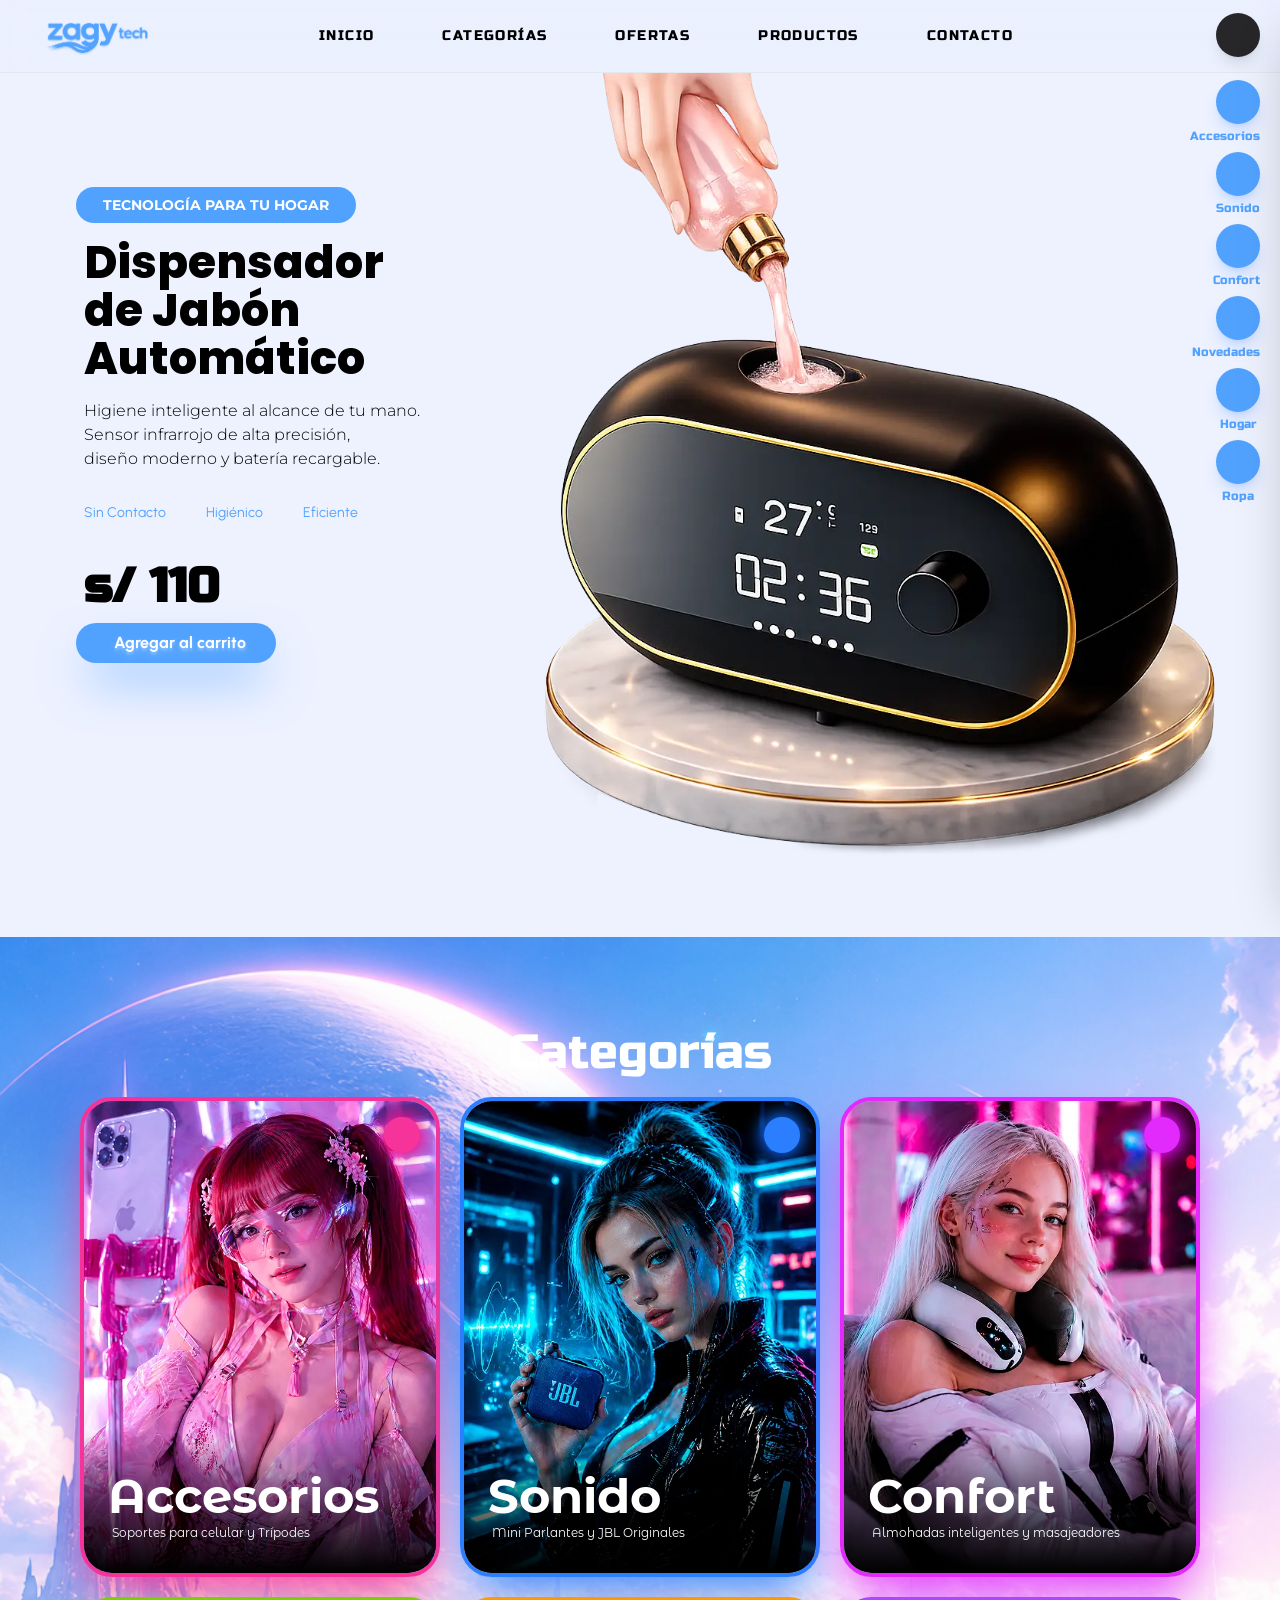
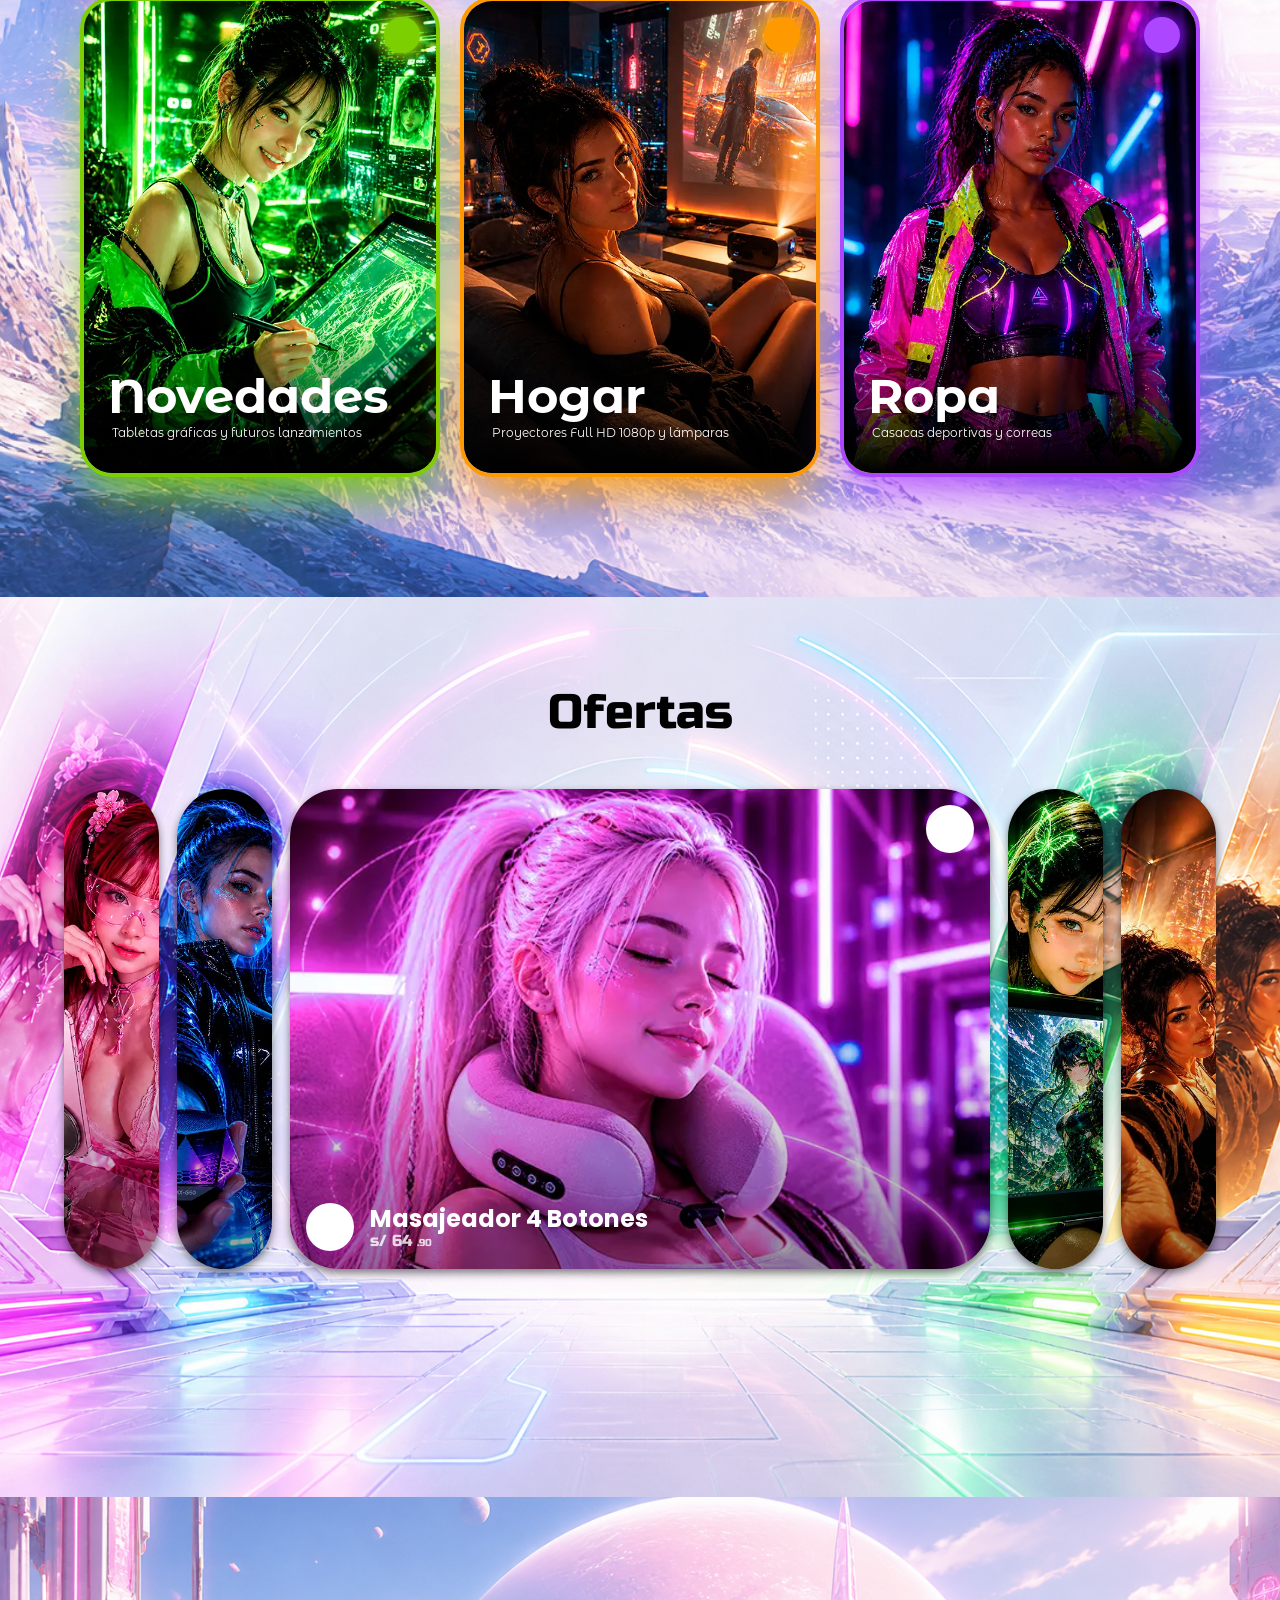
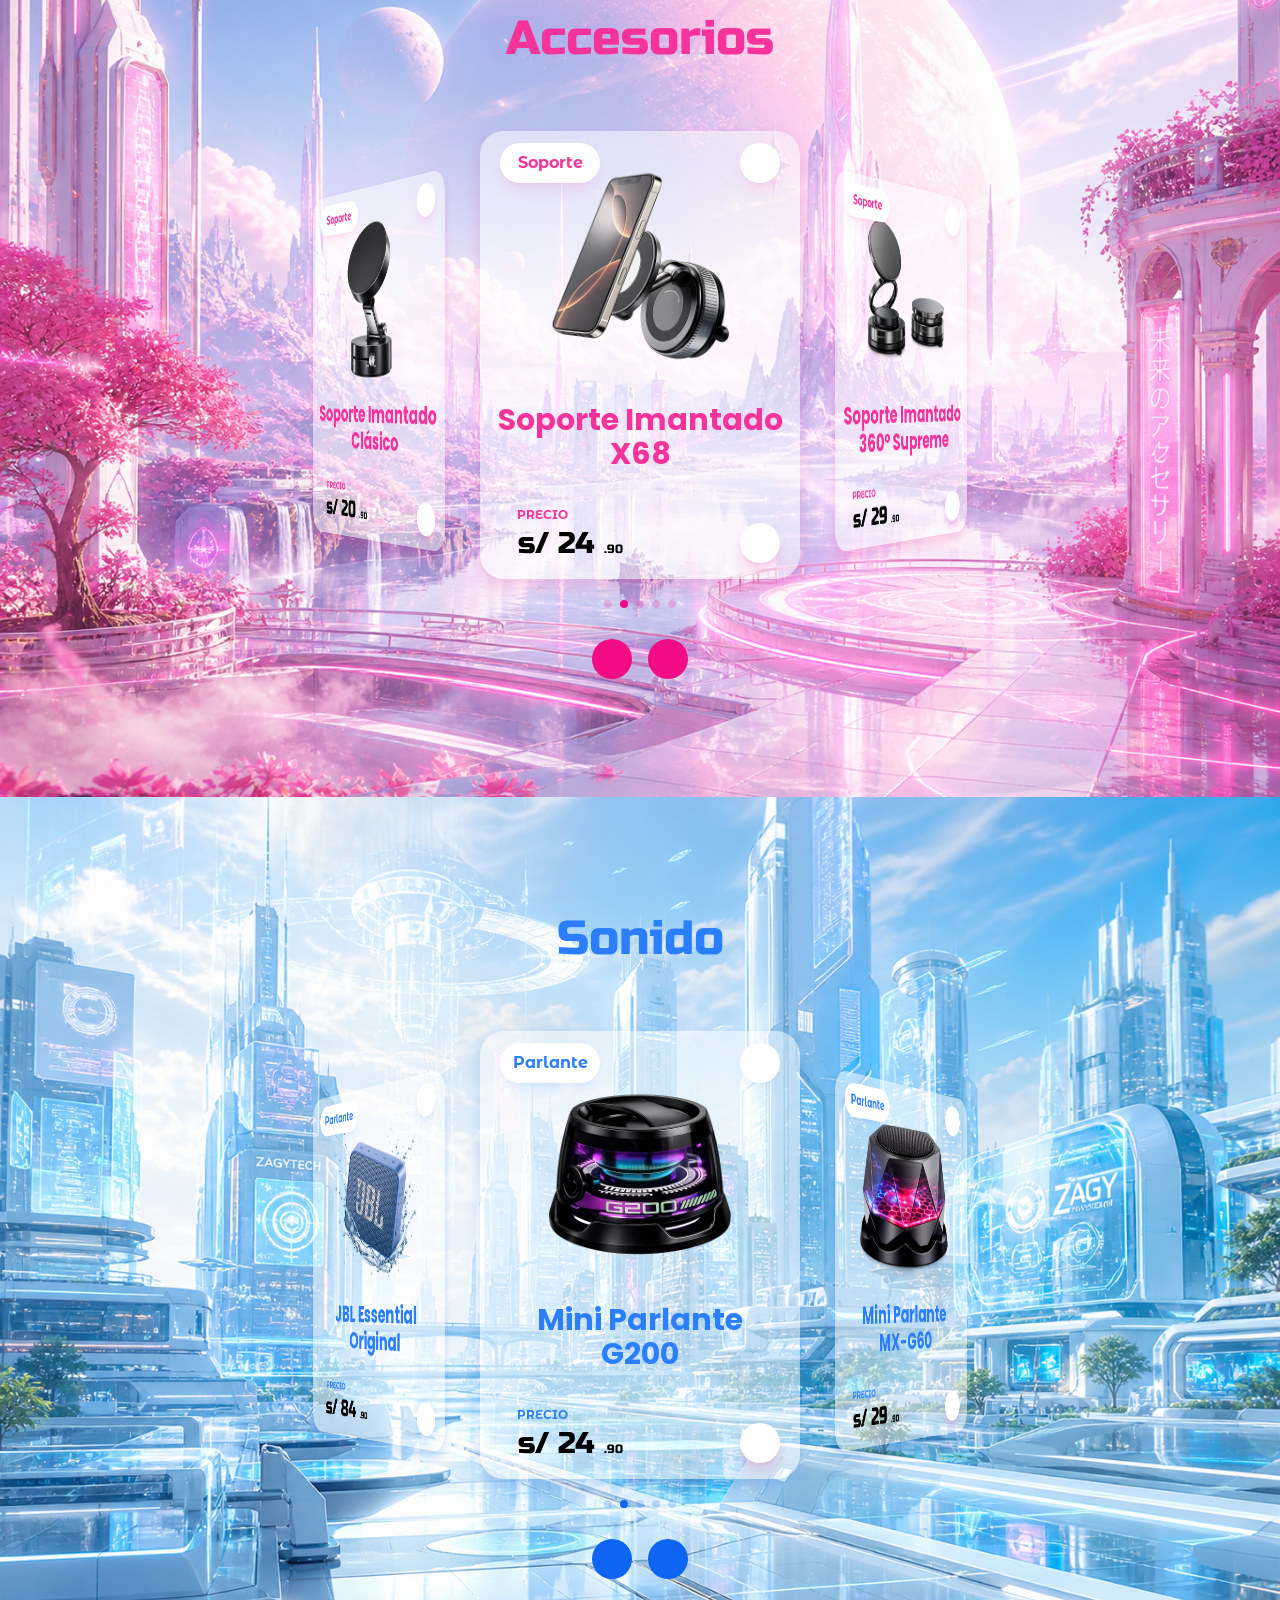
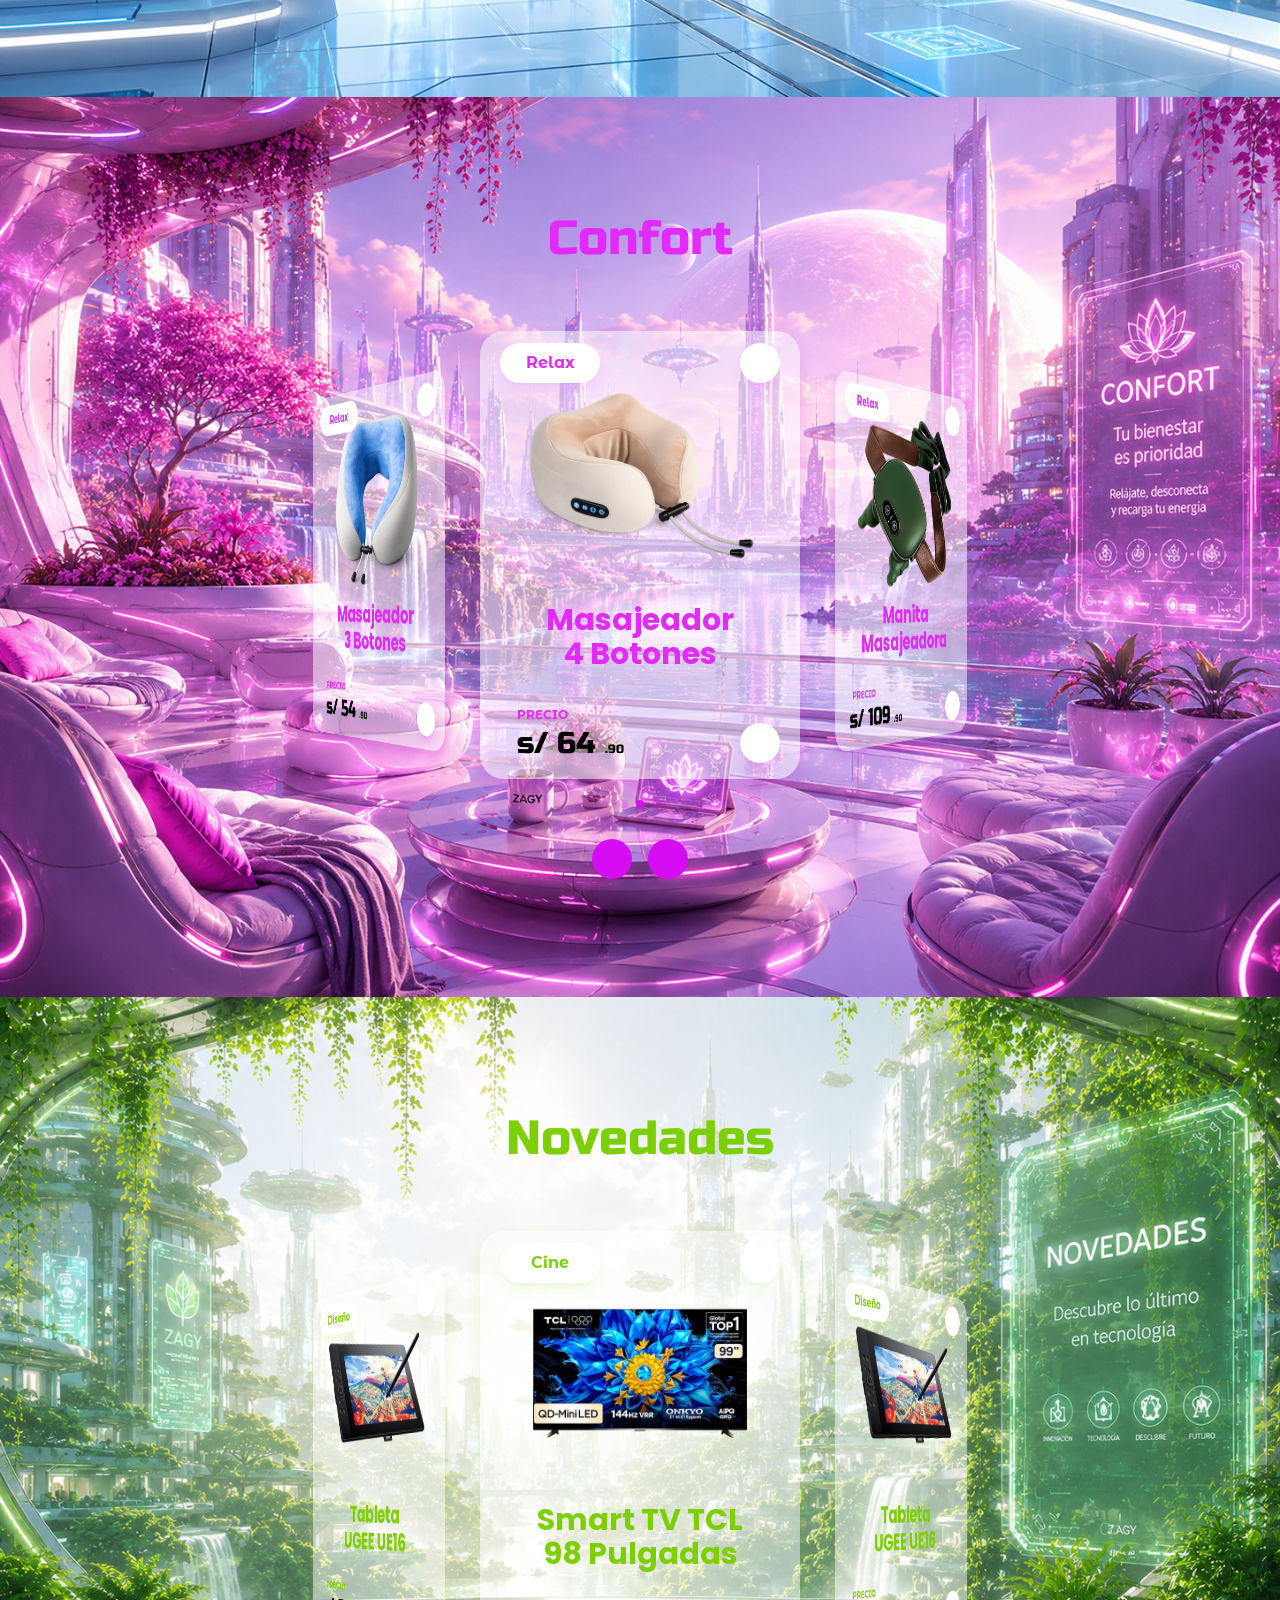
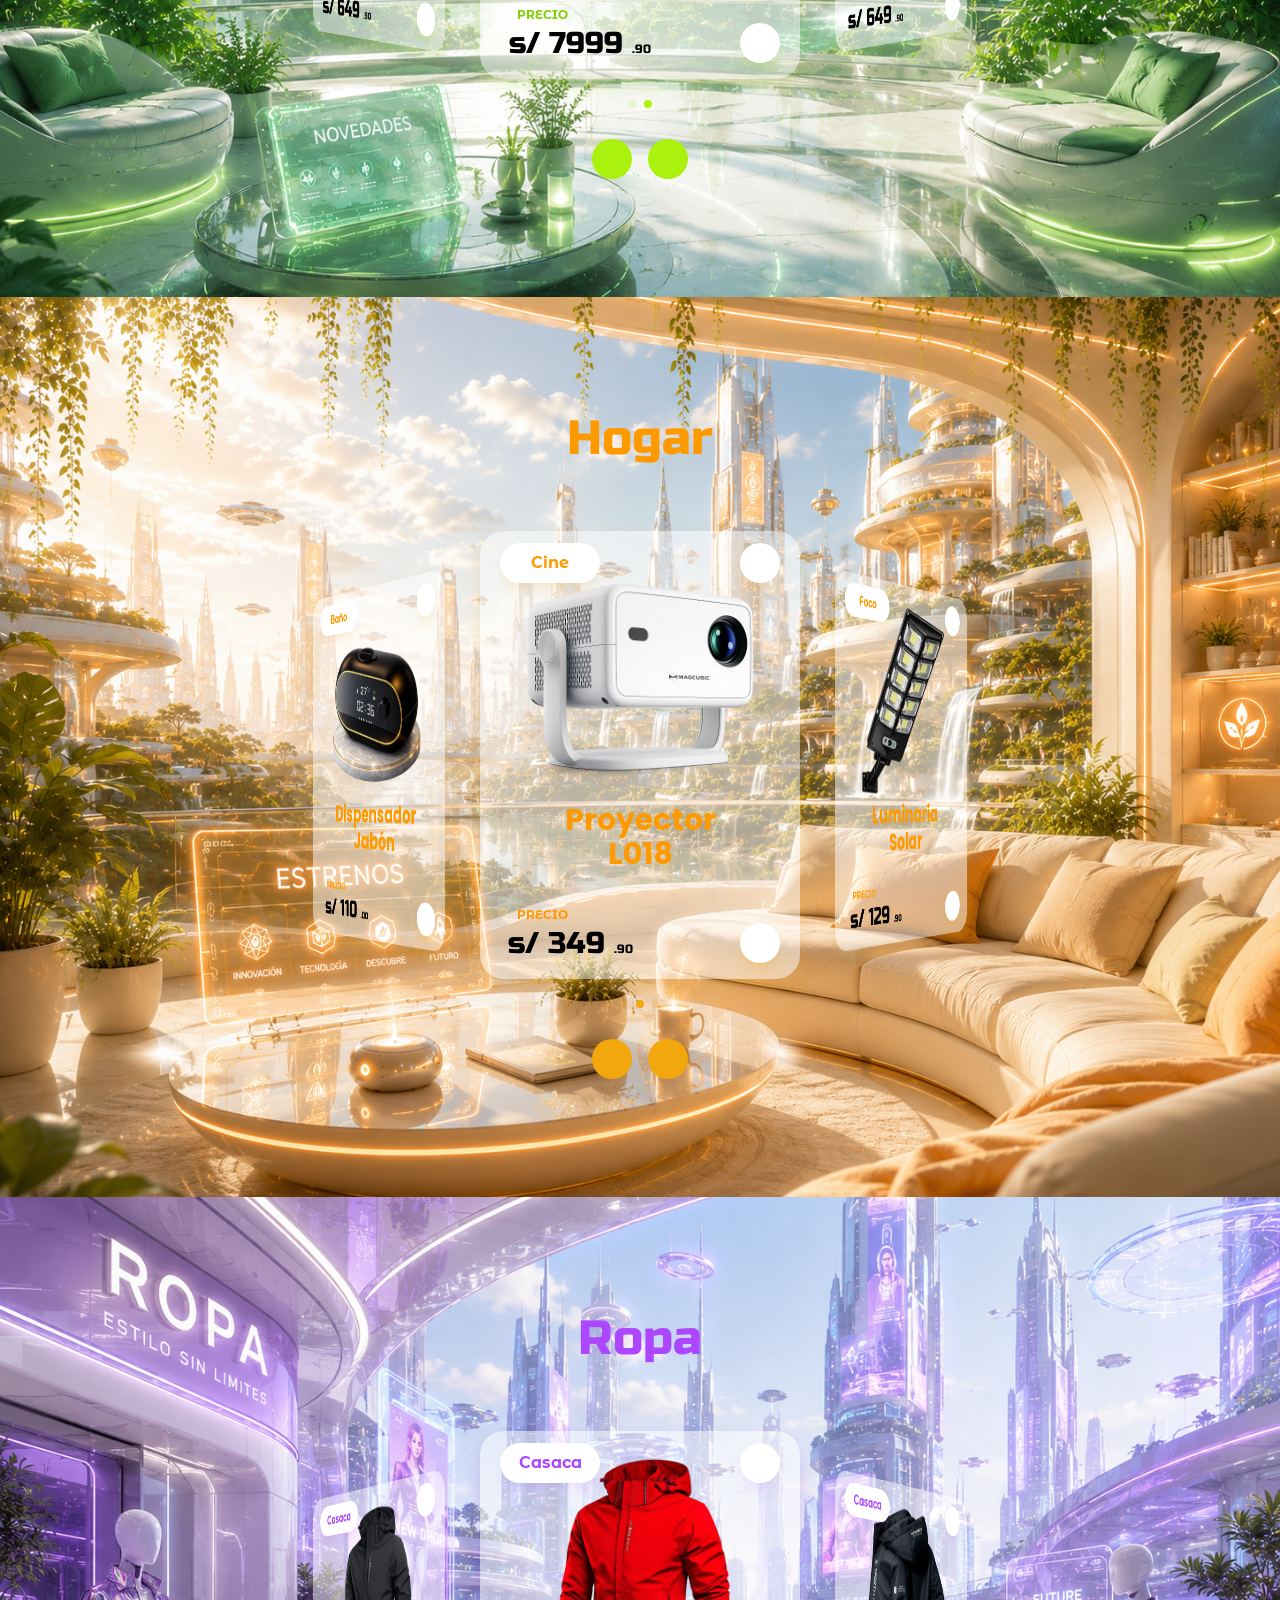
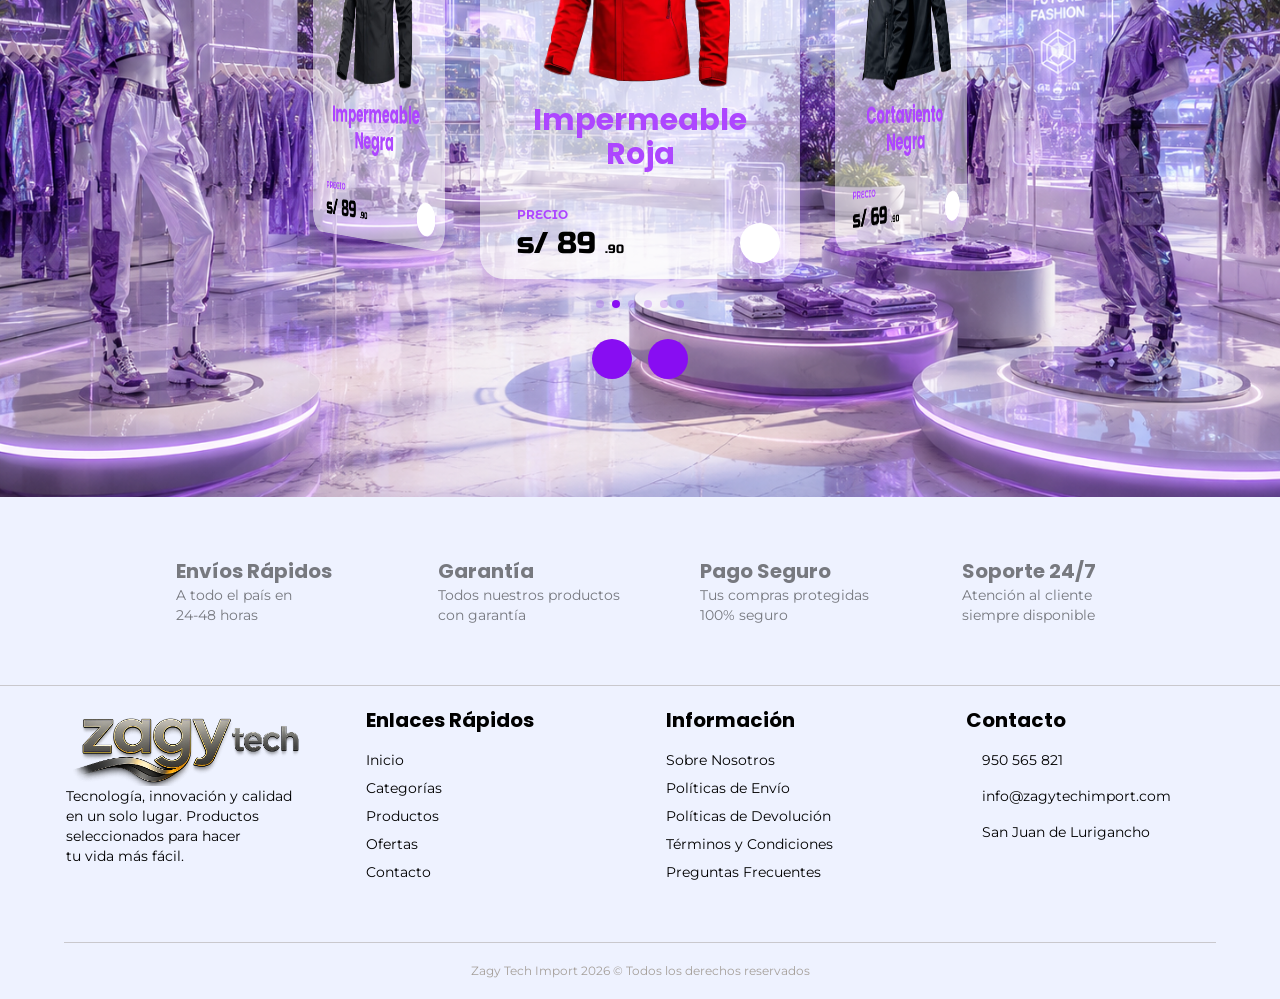
==== commit 068f8f58: "Subida automatica inteligente" ====
--- a/index.html
+++ b/index.html
@@ -2961,13 +2961,13 @@
                         <div class="font-Epic">
                             <h3 class="testimonial__name mt-2 mb-12 font-bold text-3xl/8.5 text-purple-500
                             ">
-                                Mochila <br> WEIXIER
+                                Black Monarch<br> WEIXIER
                             </h3>
             
 
                             <button class="size-10 rounded-full bg-white dark:bg-purple-500 absolute right-5 bottom-4 text-purple-500 dark:text-white text-xl shadow-lg shadow-purple-500/20  carrito2 carritoGrande
                             cursor-[url(../assets/touchPurple.png),pointer]"
-                            onclick="agregarYVerCarrito(event, 34, 'Mochila WEIXIER', 84.90, 'assets/34 MOCHILA WEIXER/01.webp')" id="carrito">
+                            onclick="agregarYVerCarrito(event, 34, 'Mochila WEIXIER', 84.90, 'assets/34 MOCHILA WEIXIER/01.webp')" id="carrito">
                                 <i class="ri-shopping-cart-2-line"></i>
                             </button>
 
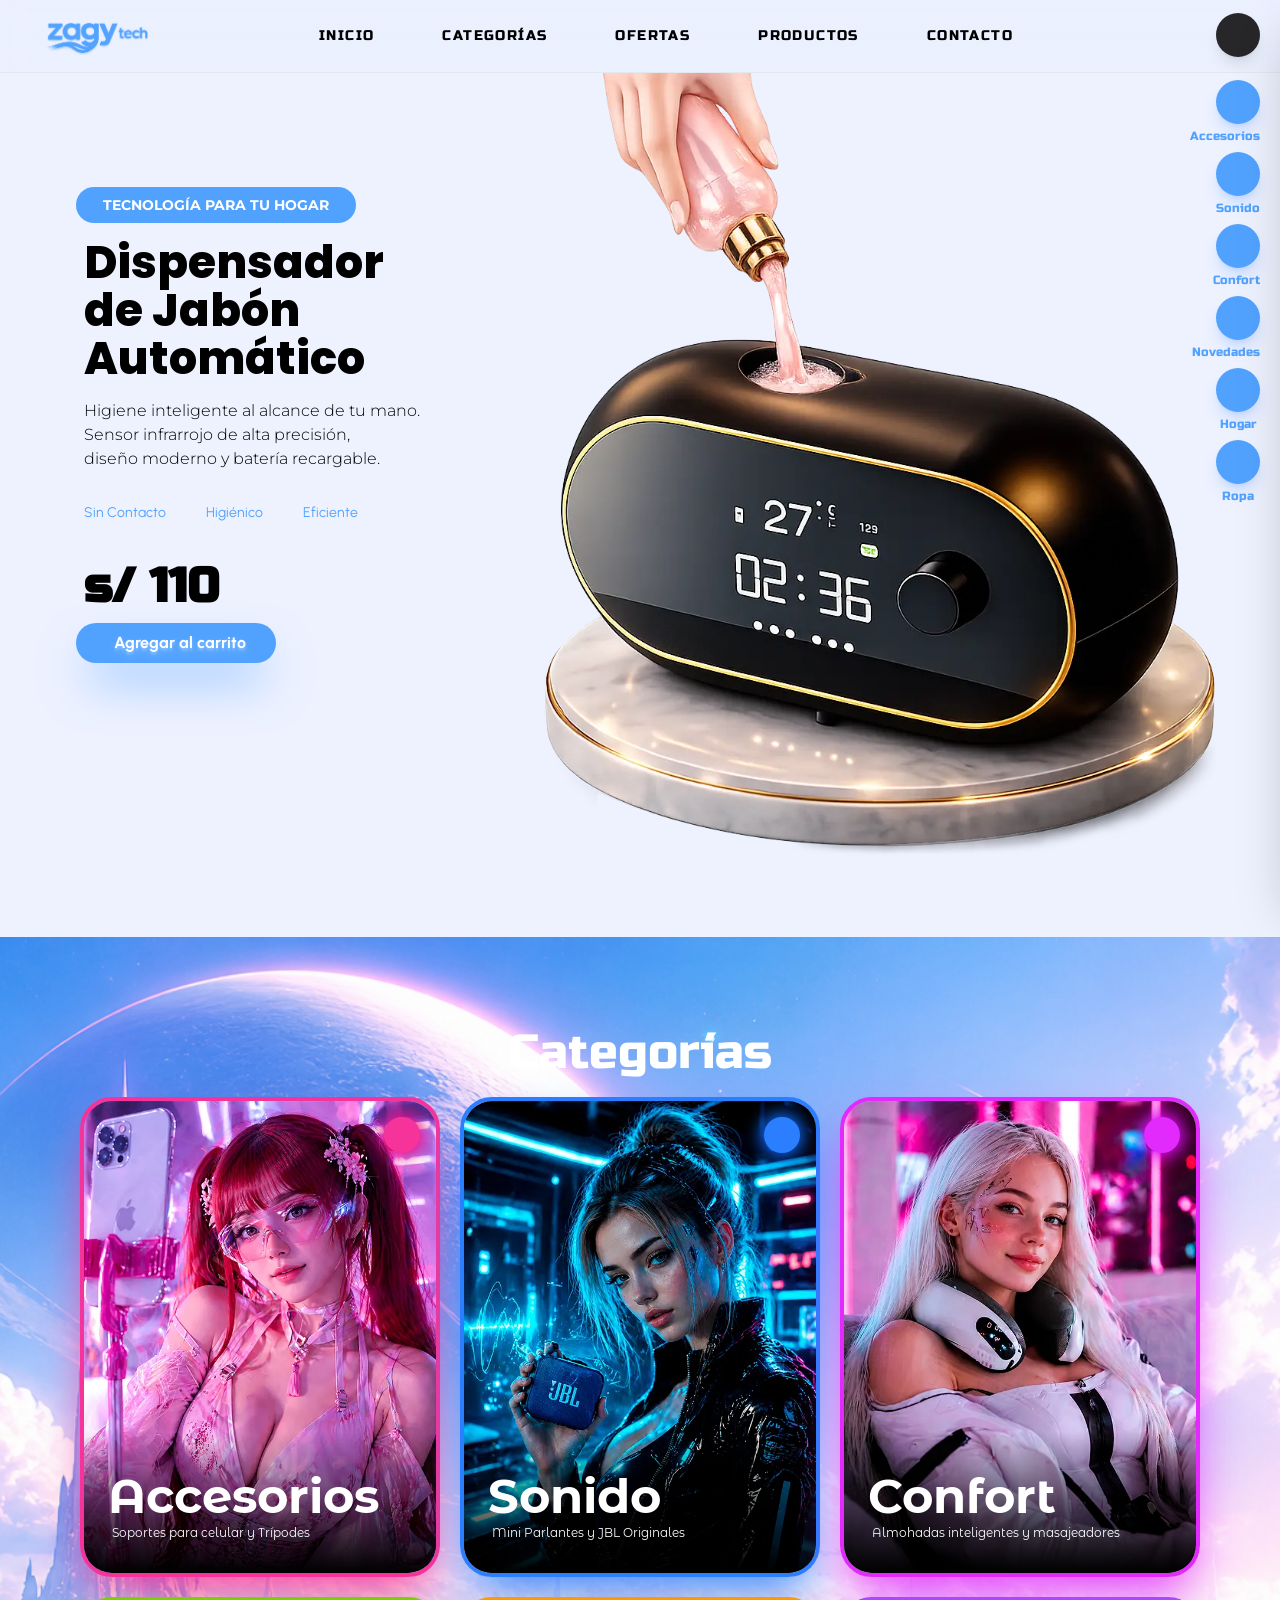
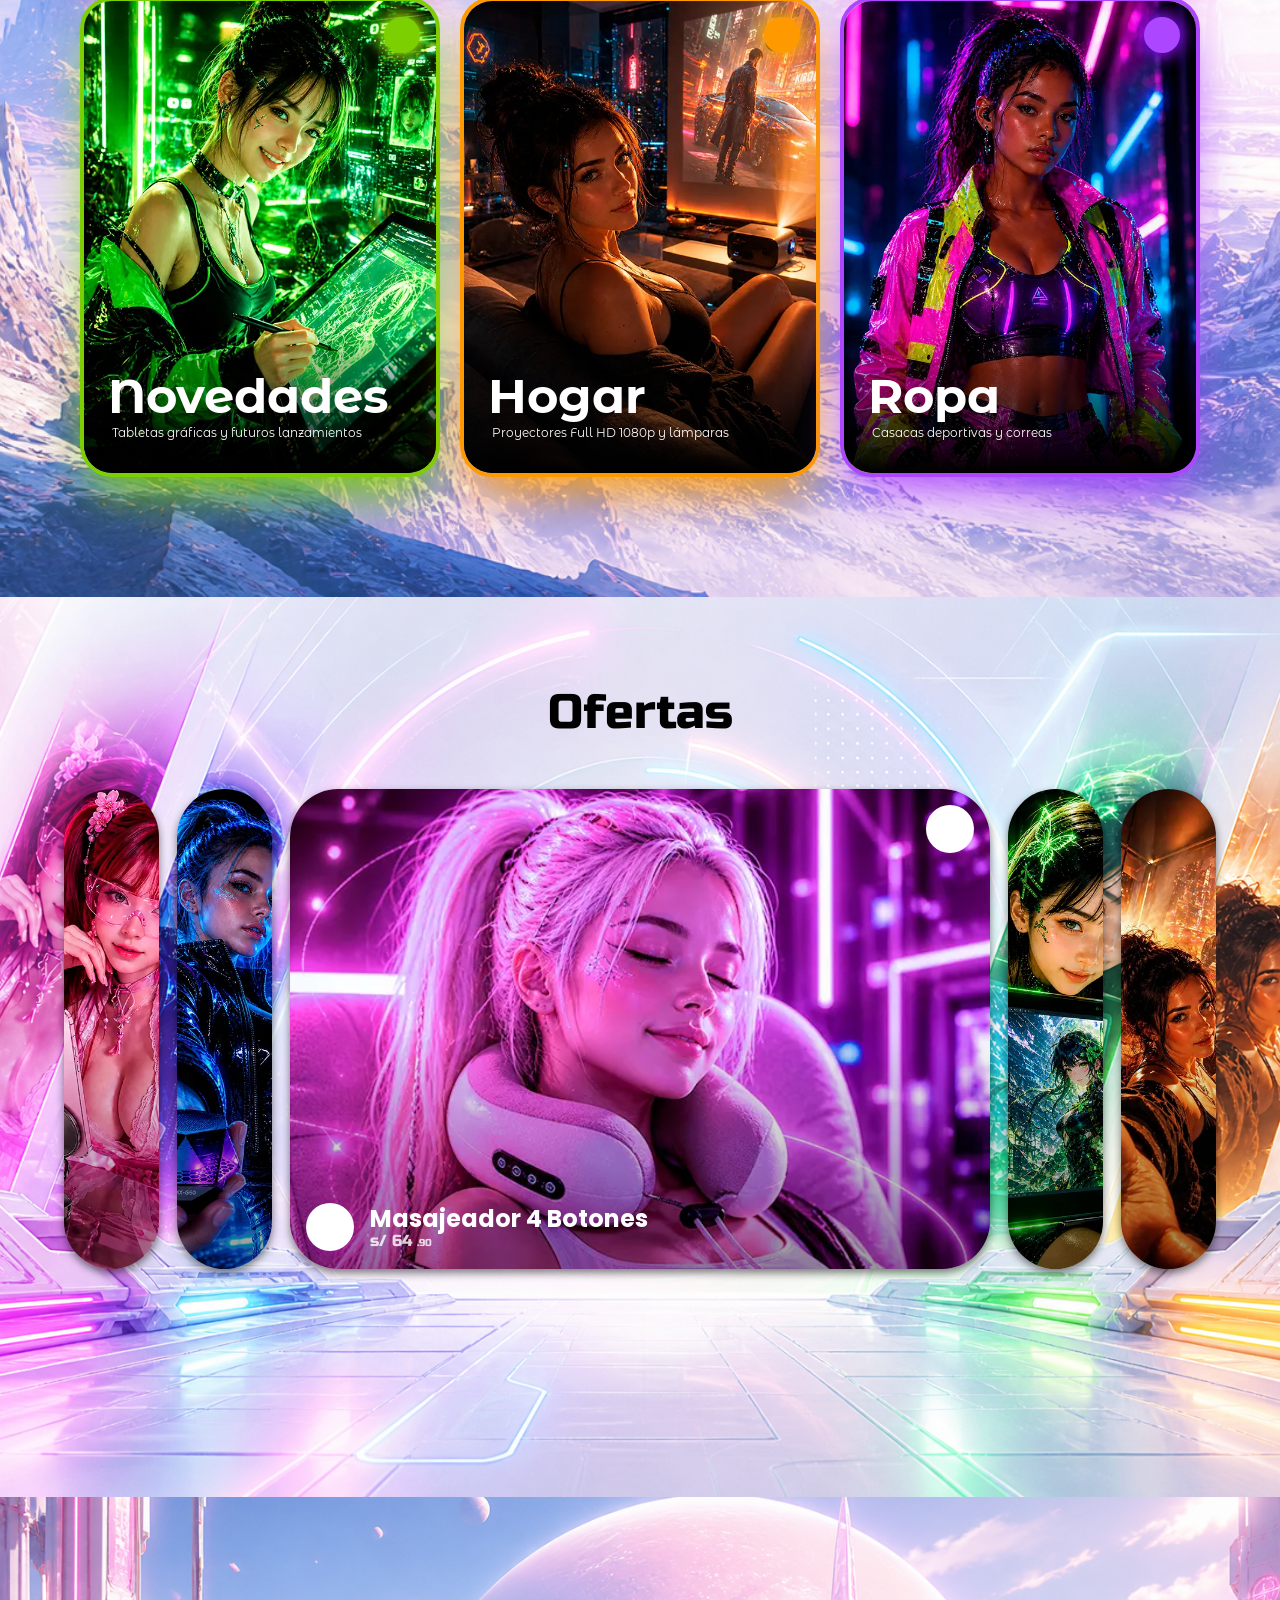
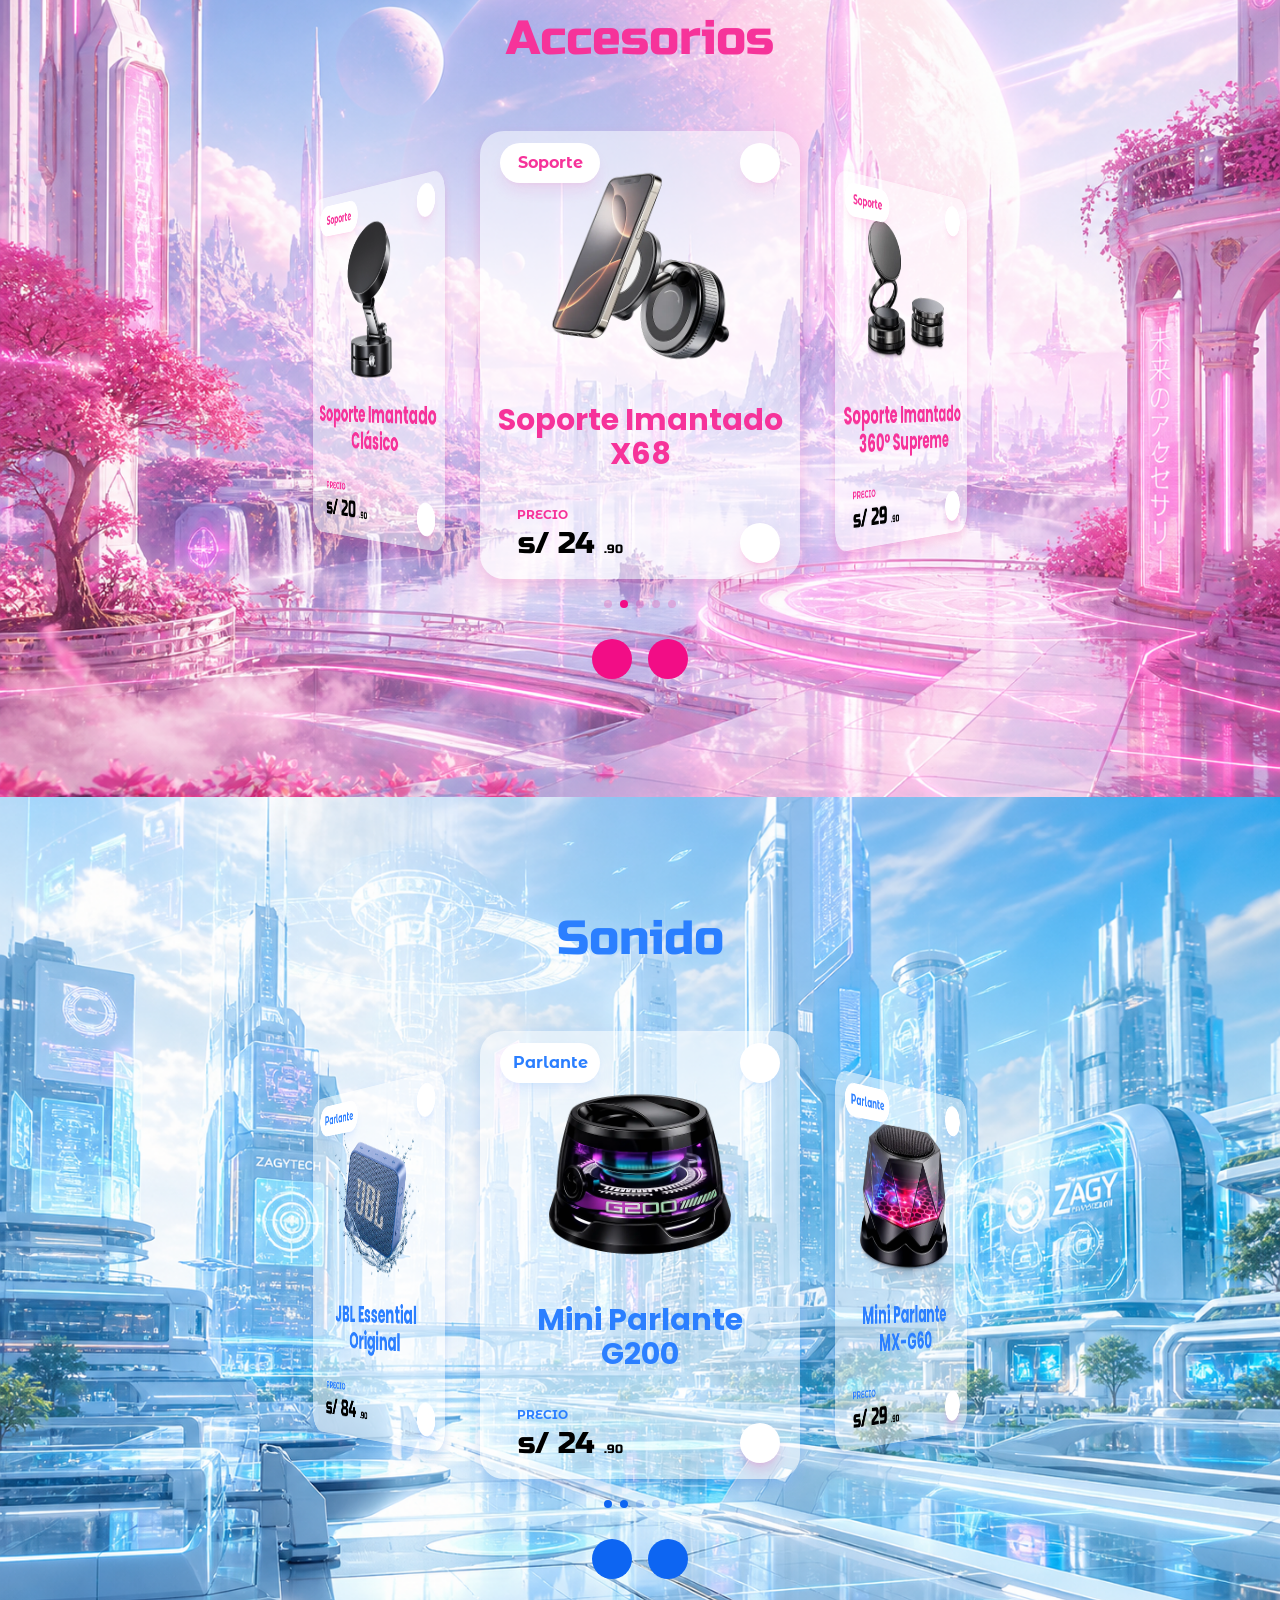
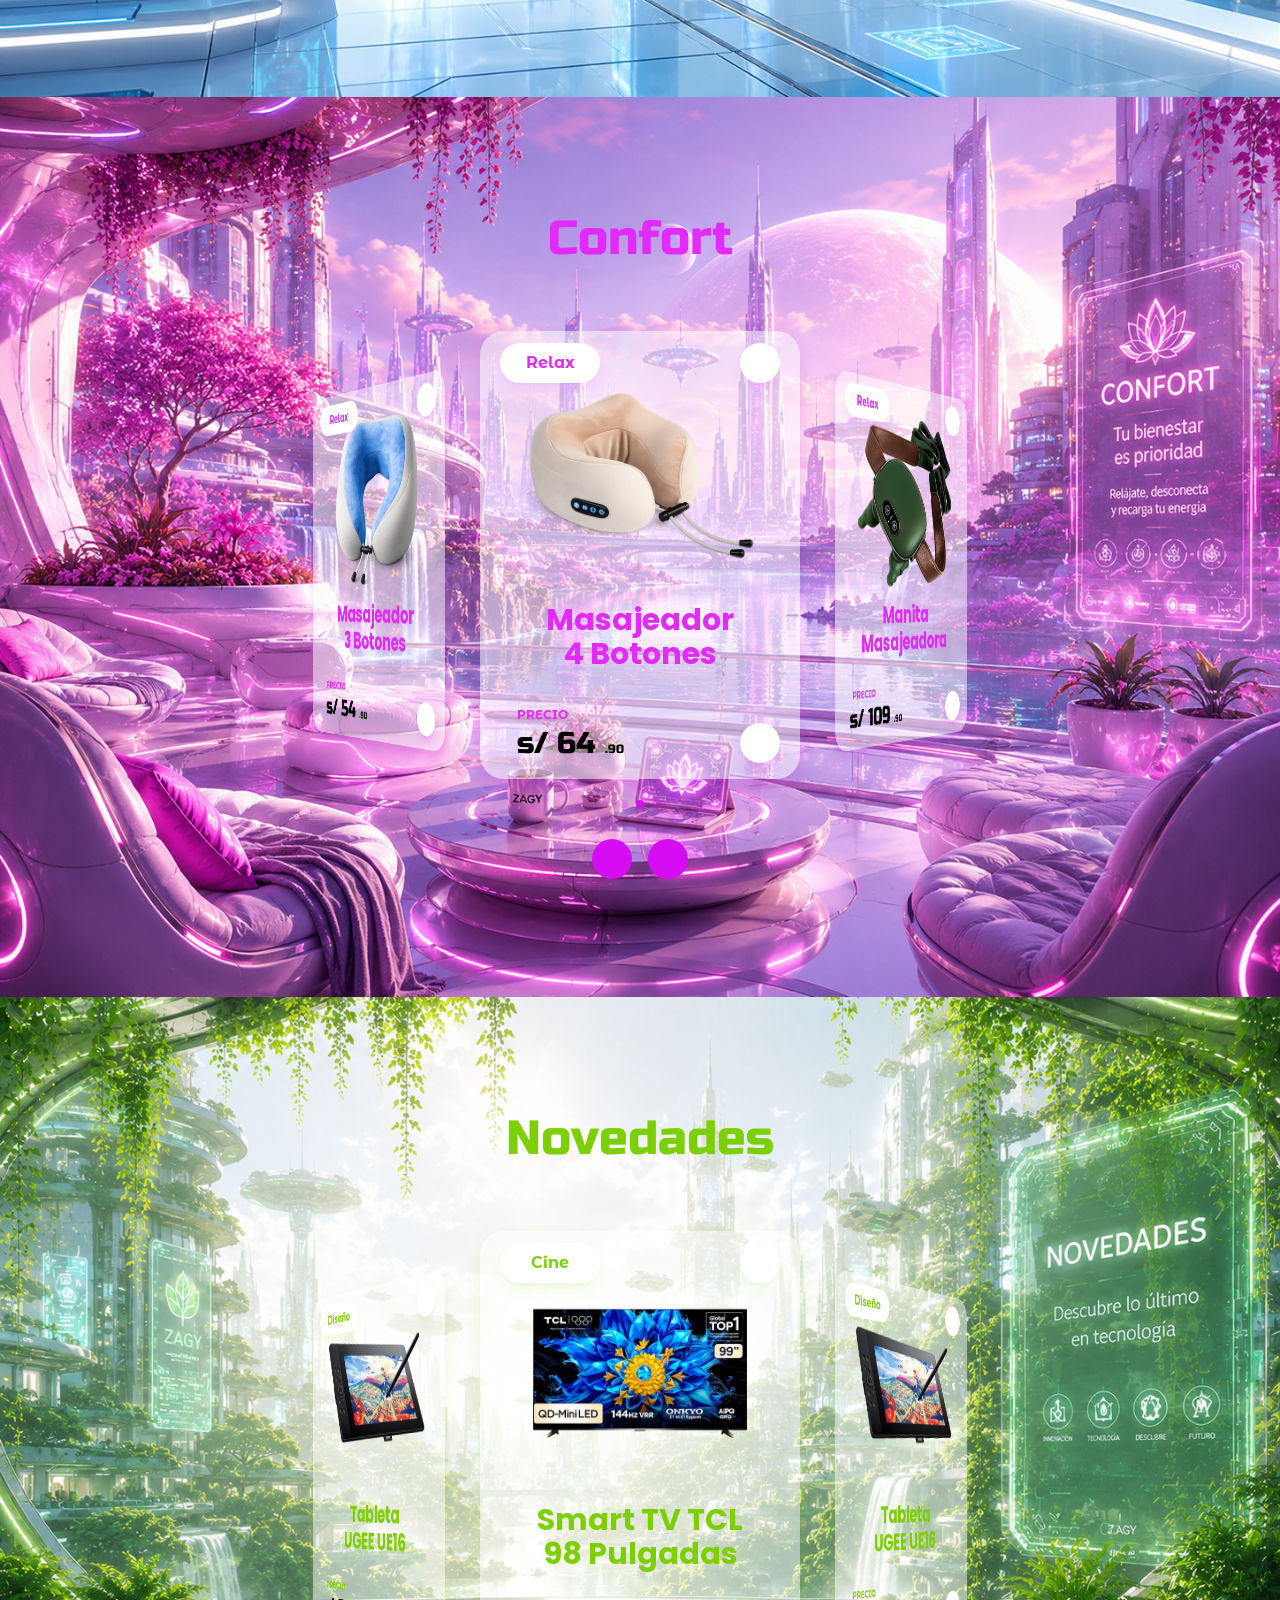
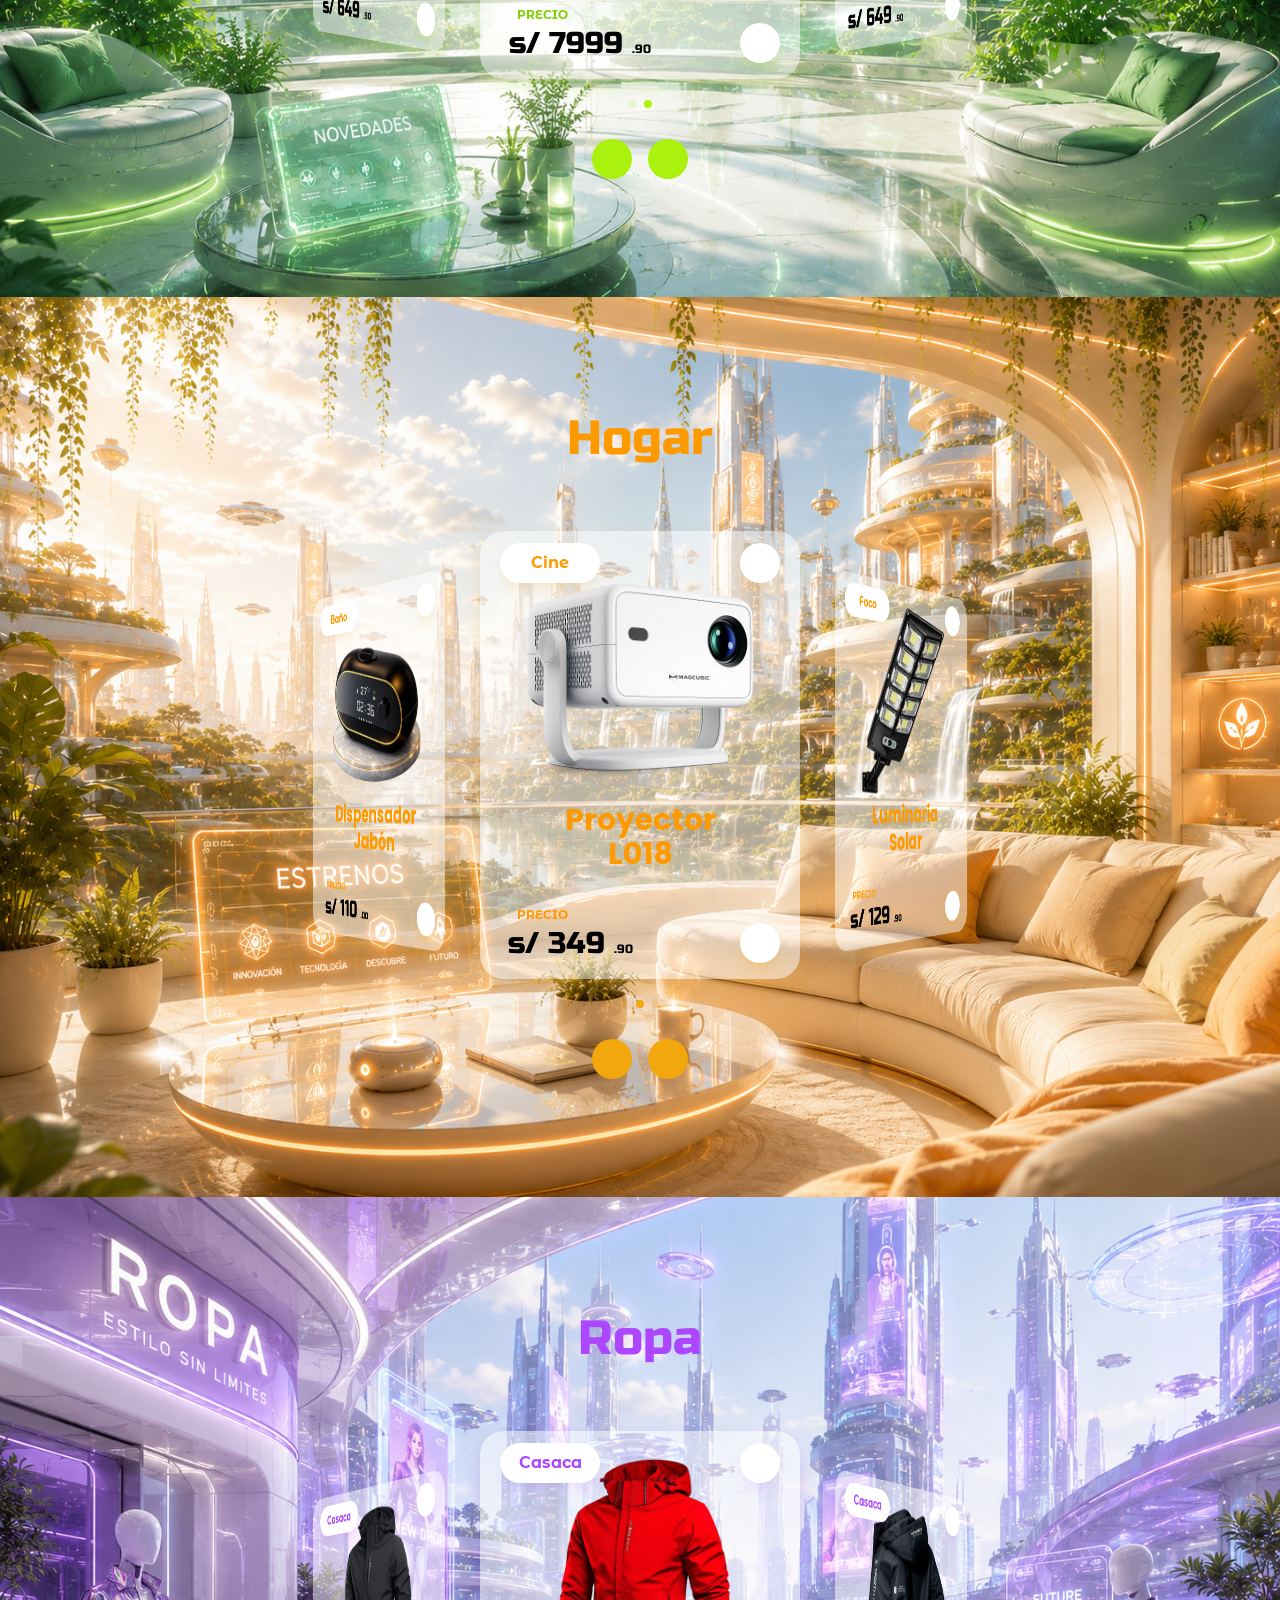
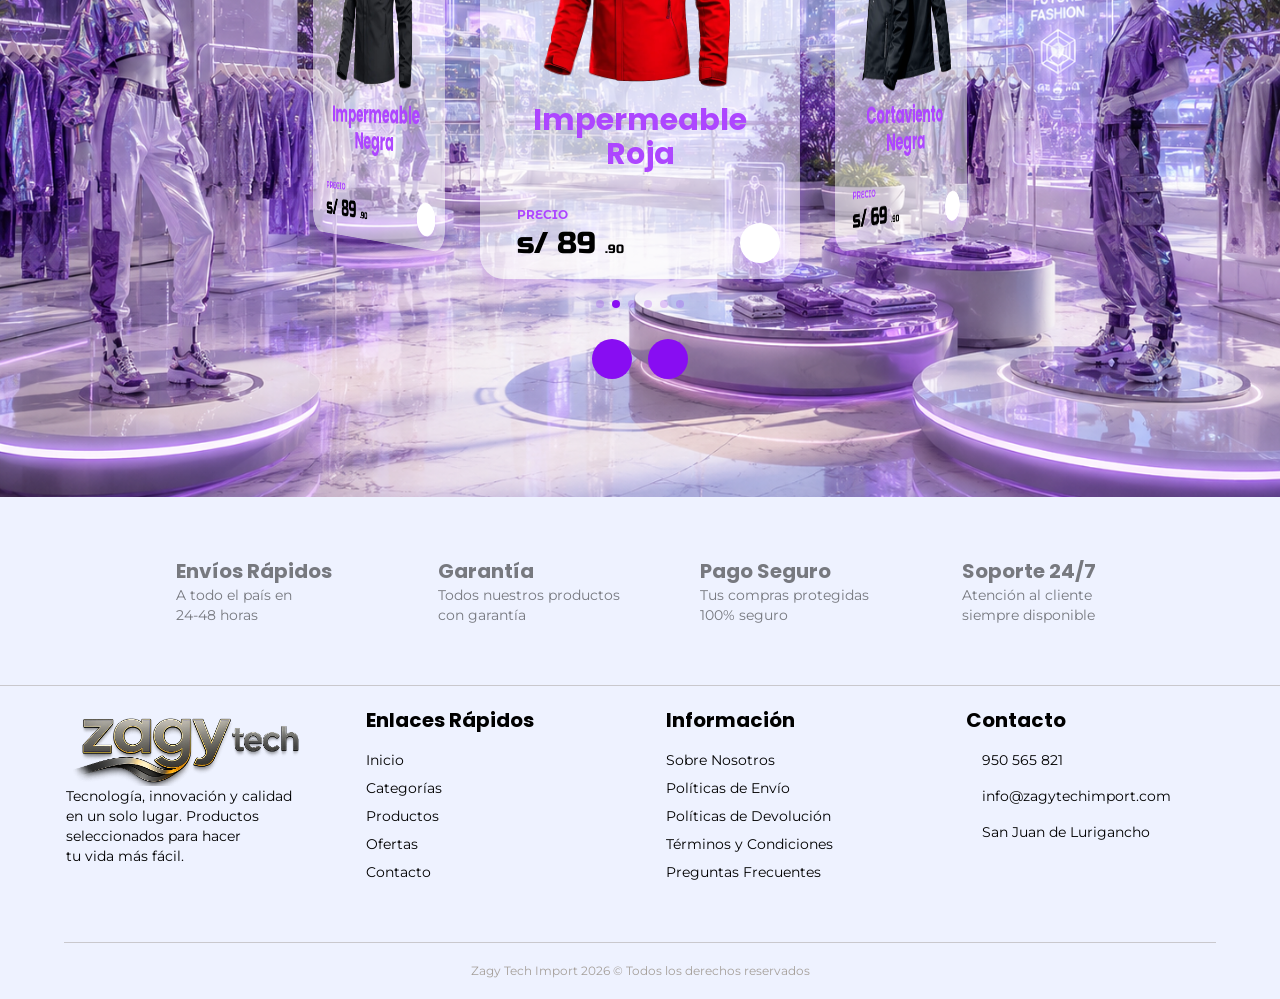
==== commit 9ef383b8: "Subida automatica inteligente" ====
--- a/index.html
+++ b/index.html
@@ -2955,7 +2955,7 @@
                         <div class="size-80 mx-auto md:max-2xl:size-60">
                             <img class="testimonial__img w-full h-full object-cover object-center rounded-4xl mt-0 mx-auto mb-2
 
-                            " src="assets/34 MOCHILA WEIXIER/01.webp" alt="image" >
+                            " src="assets/34 MOCHILA WEIXIER/01.5.webp" alt="image" >
                         </div>
                         
                         <div class="font-Epic">
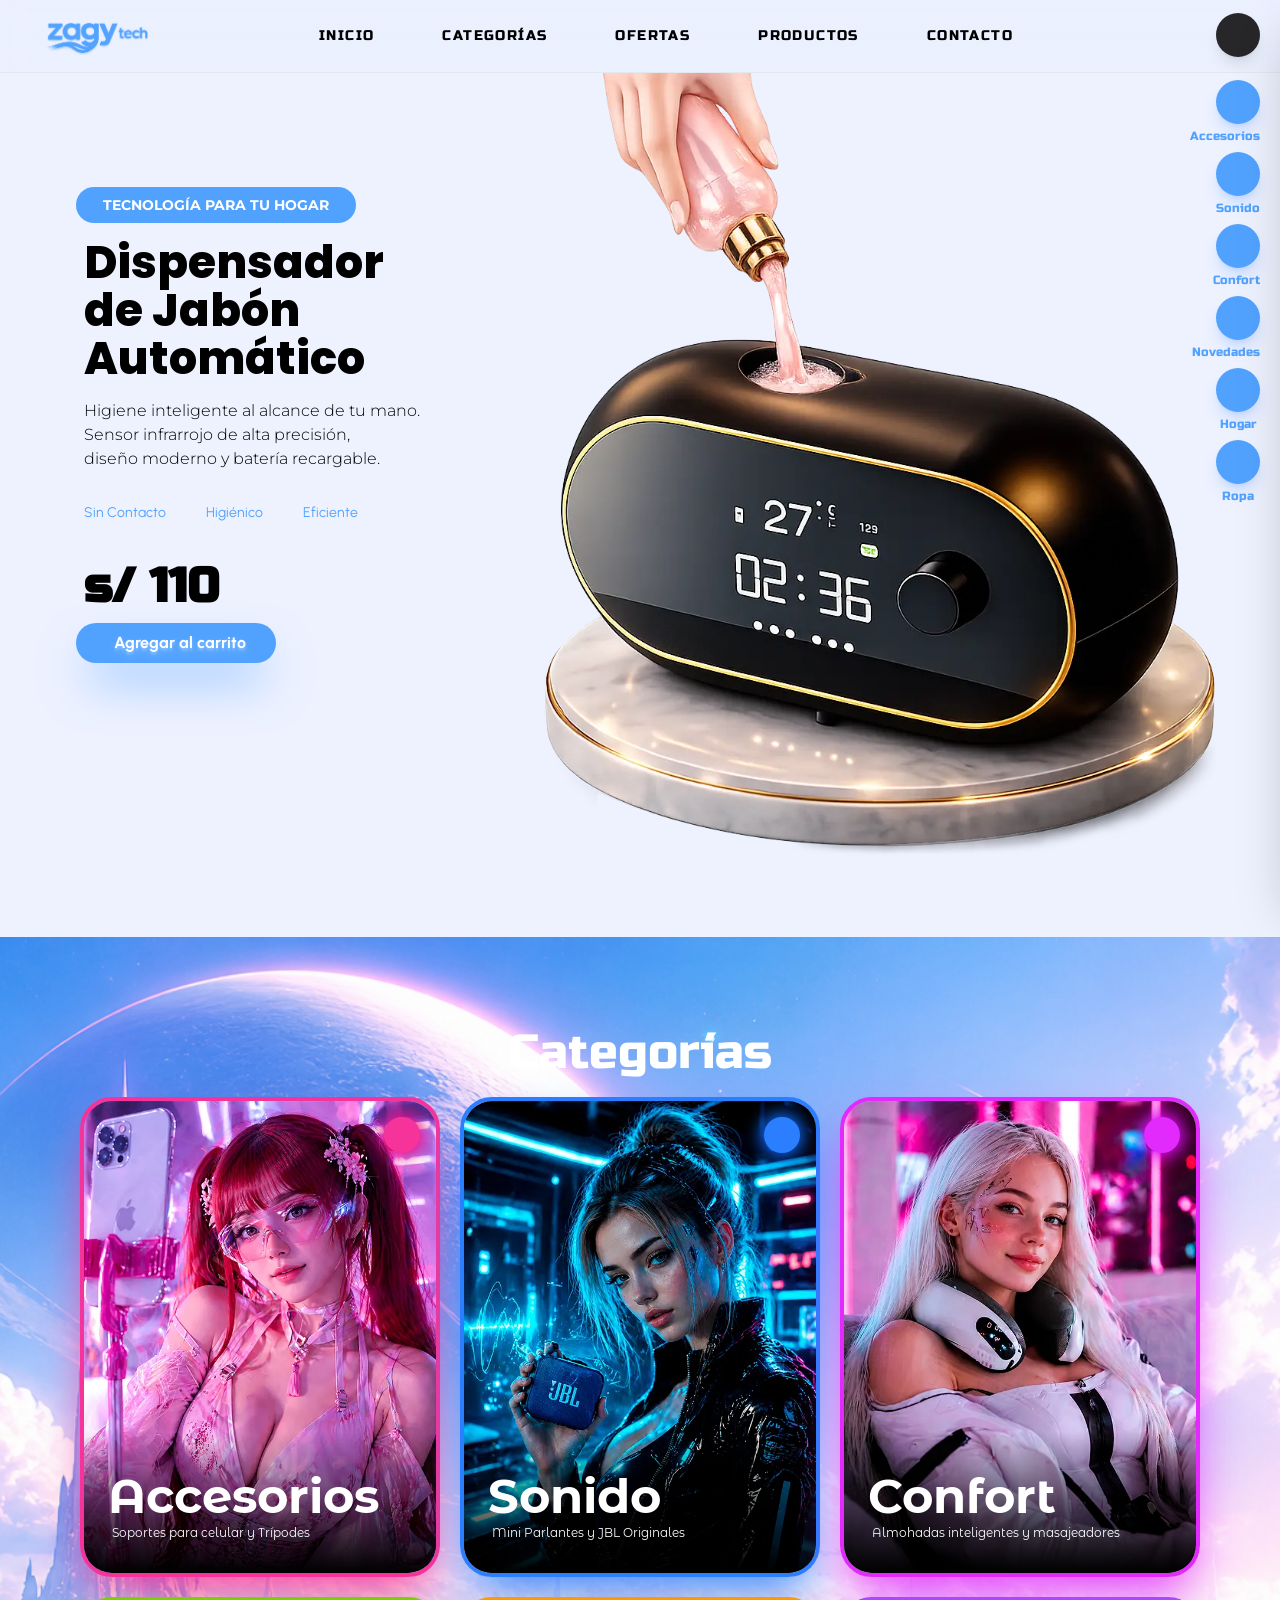
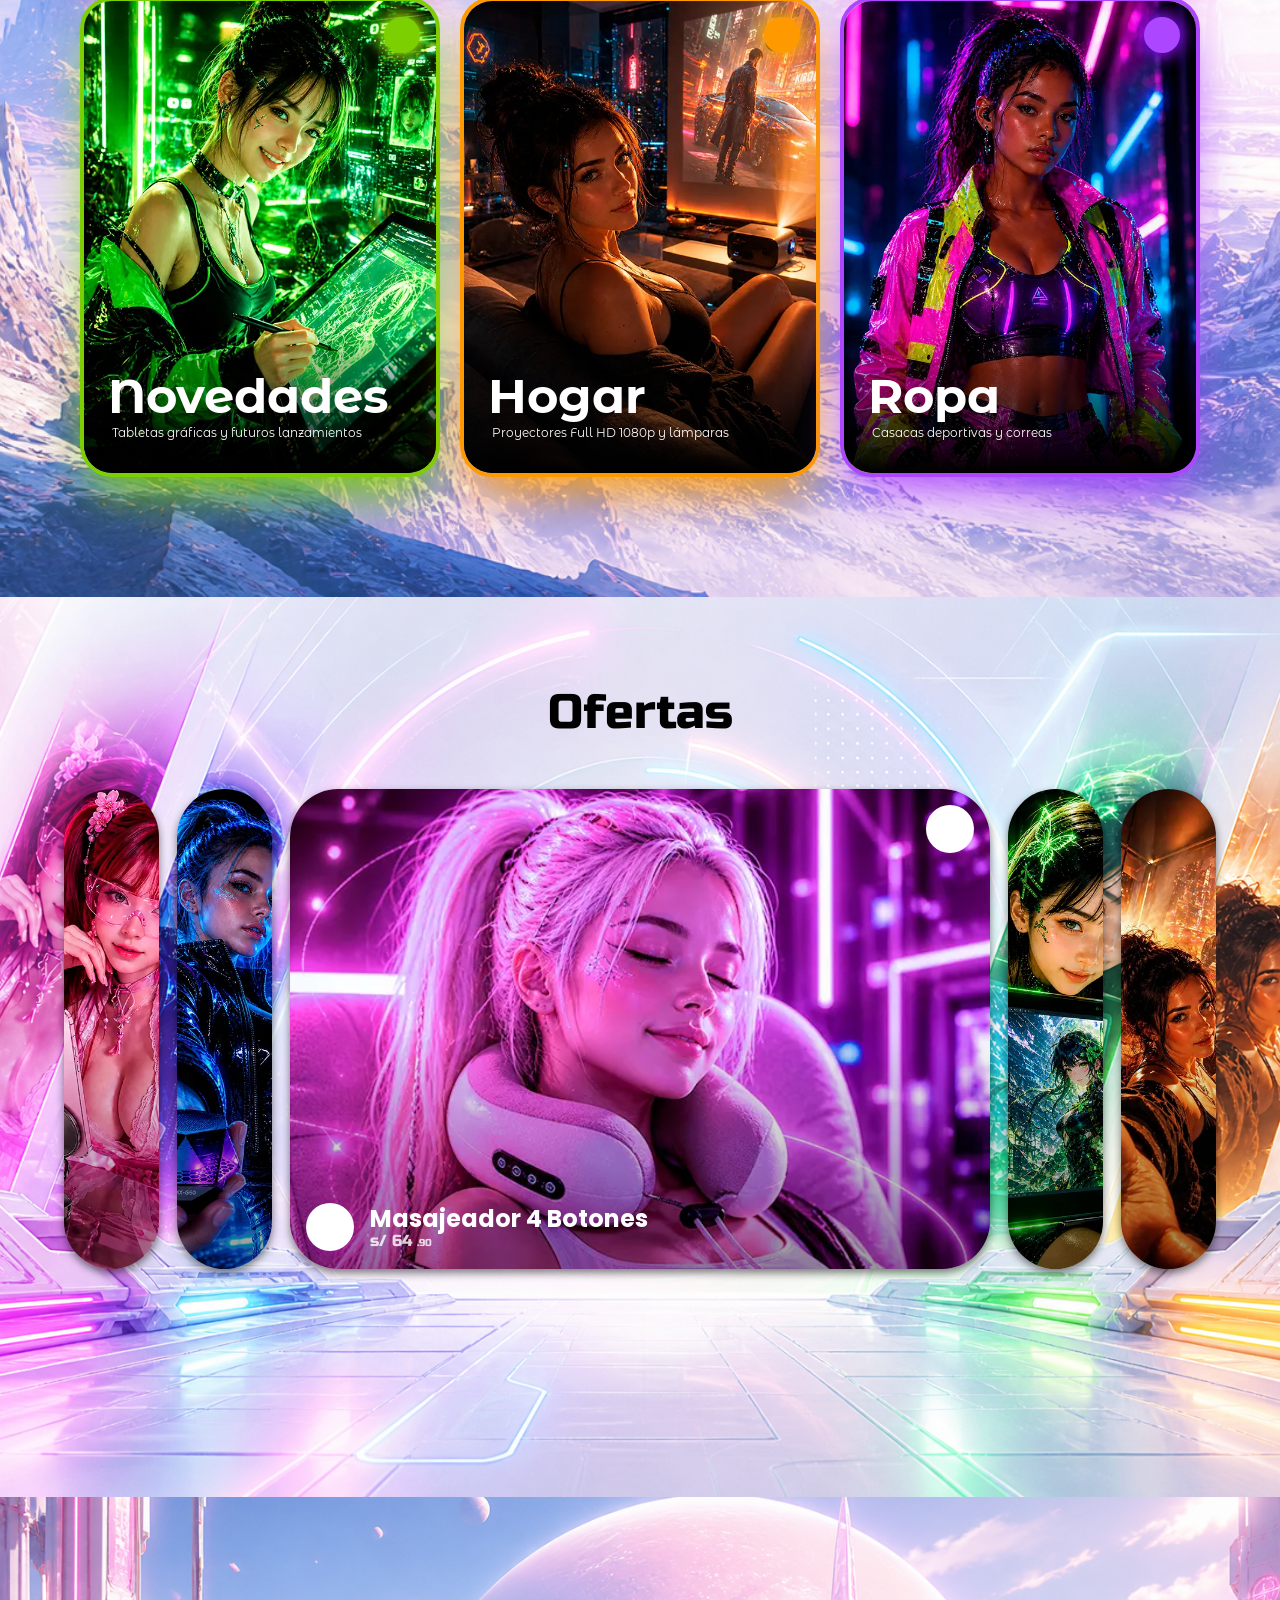
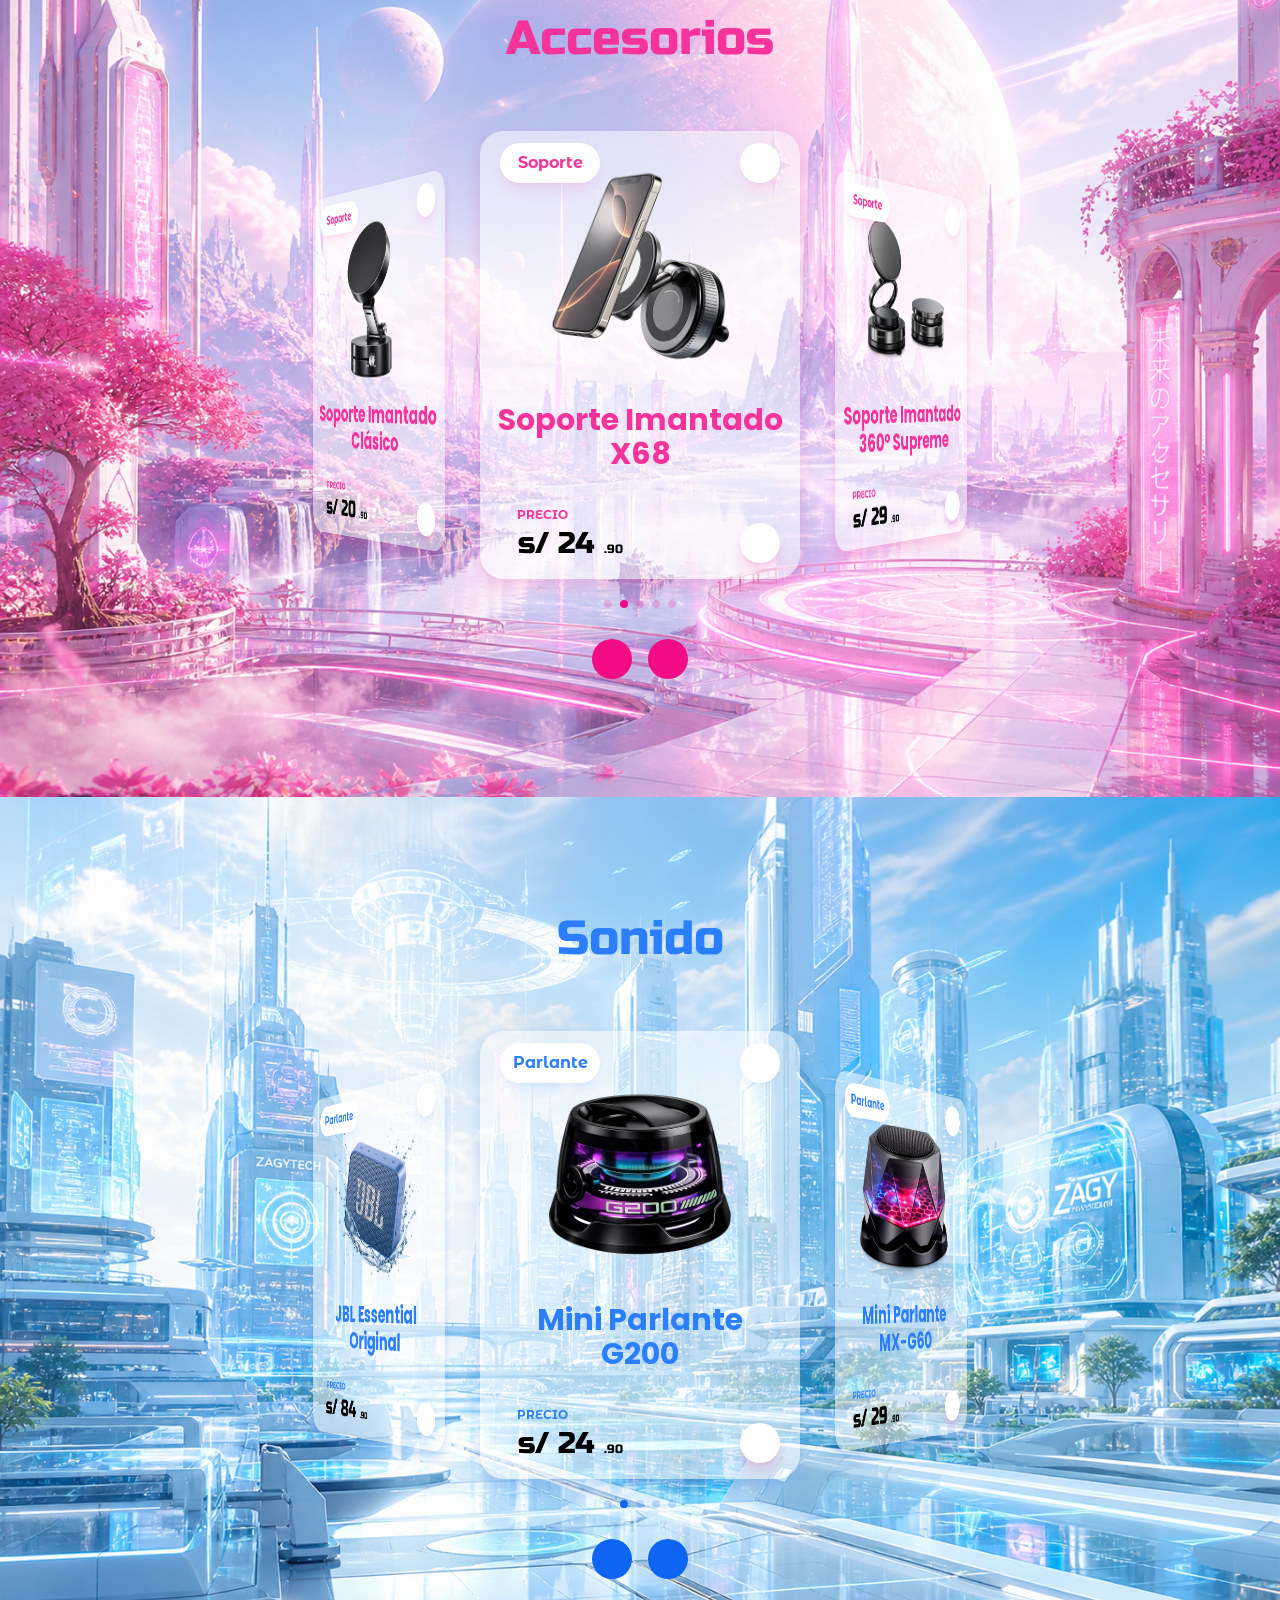
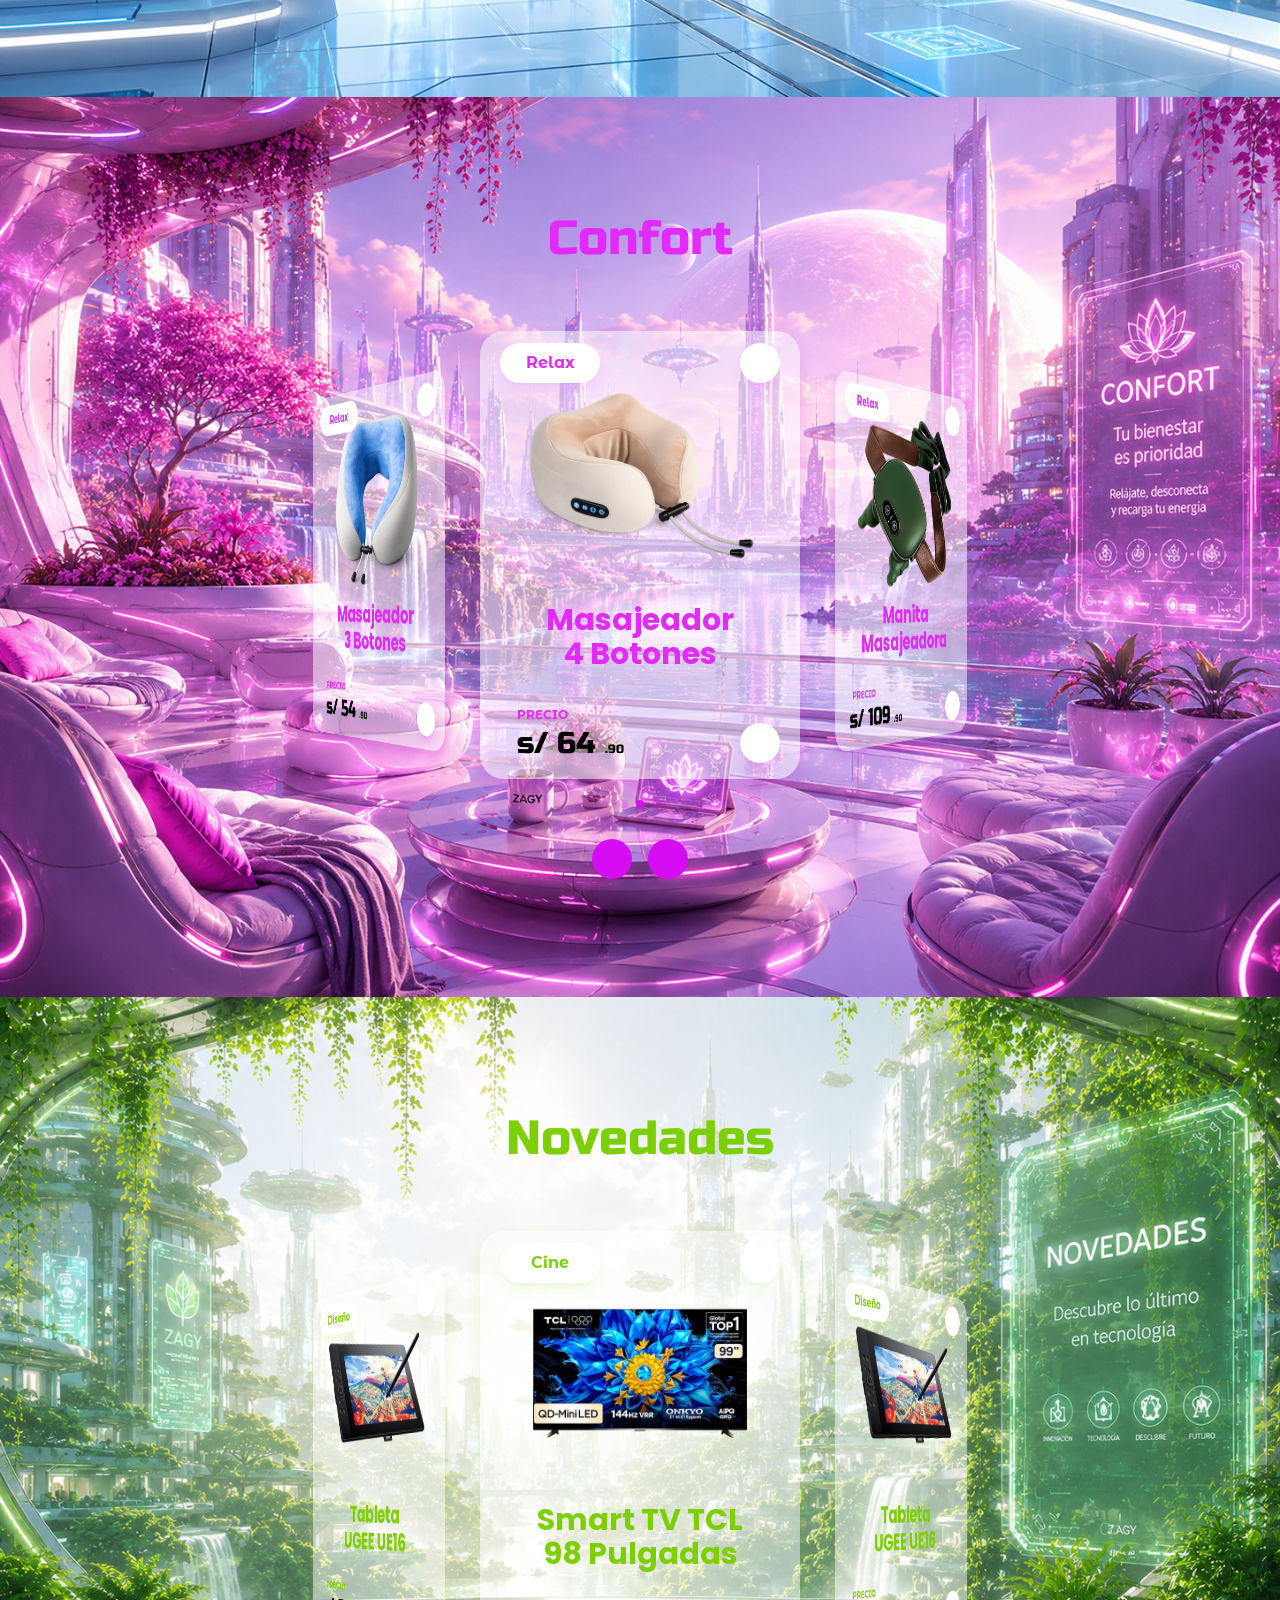
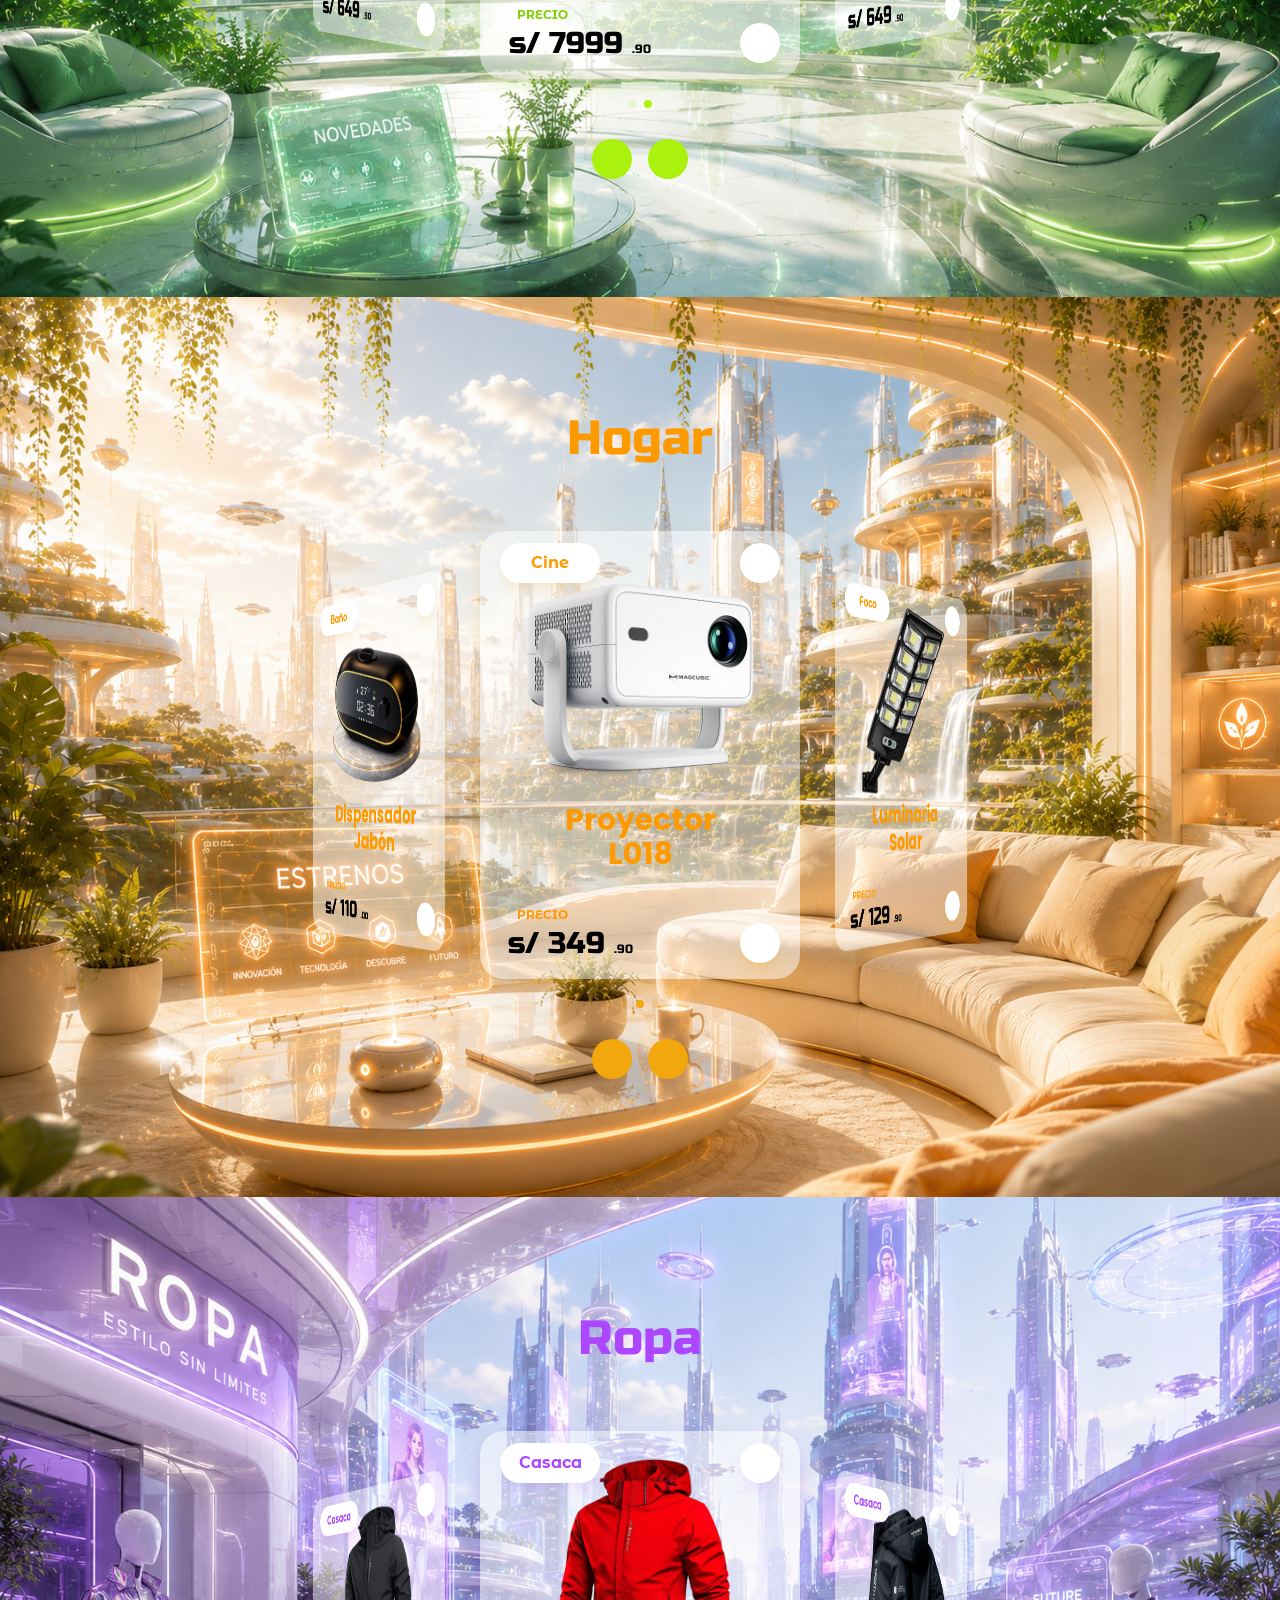
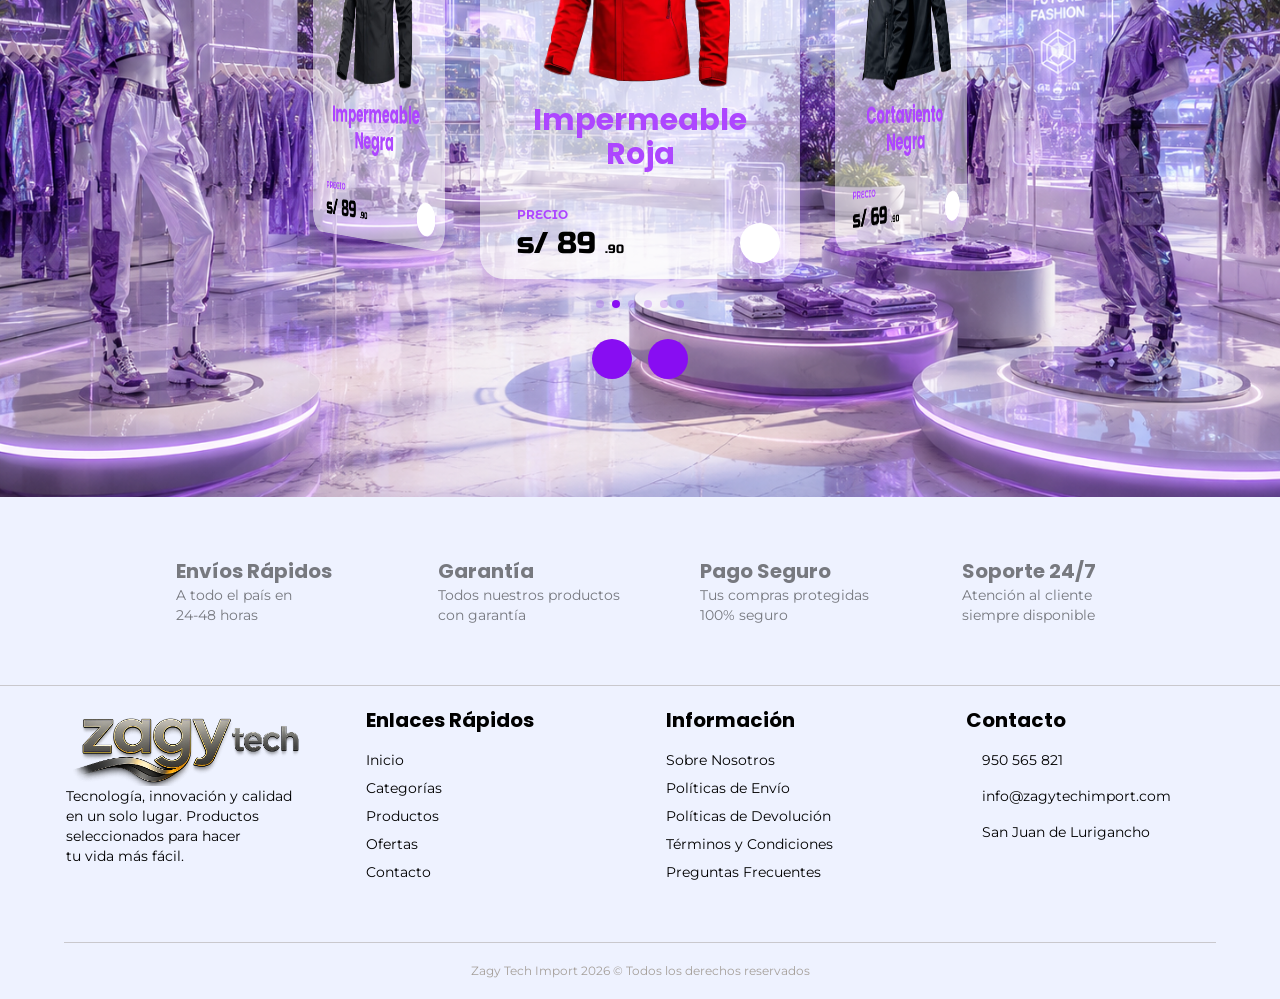
==== commit e79bd665: "Subida automatica inteligente" ====
--- a/index.html
+++ b/index.html
@@ -2955,7 +2955,7 @@
                         <div class="size-80 mx-auto md:max-2xl:size-60">
                             <img class="testimonial__img w-full h-full object-cover object-center rounded-4xl mt-0 mx-auto mb-2
 
-                            " src="assets/34 MOCHILA WEIXIER/01.5.webp" alt="image" >
+                            " src="assets/34 MOCHILA WEIXIER/01.webp" alt="image" >
                         </div>
                         
                         <div class="font-Epic">
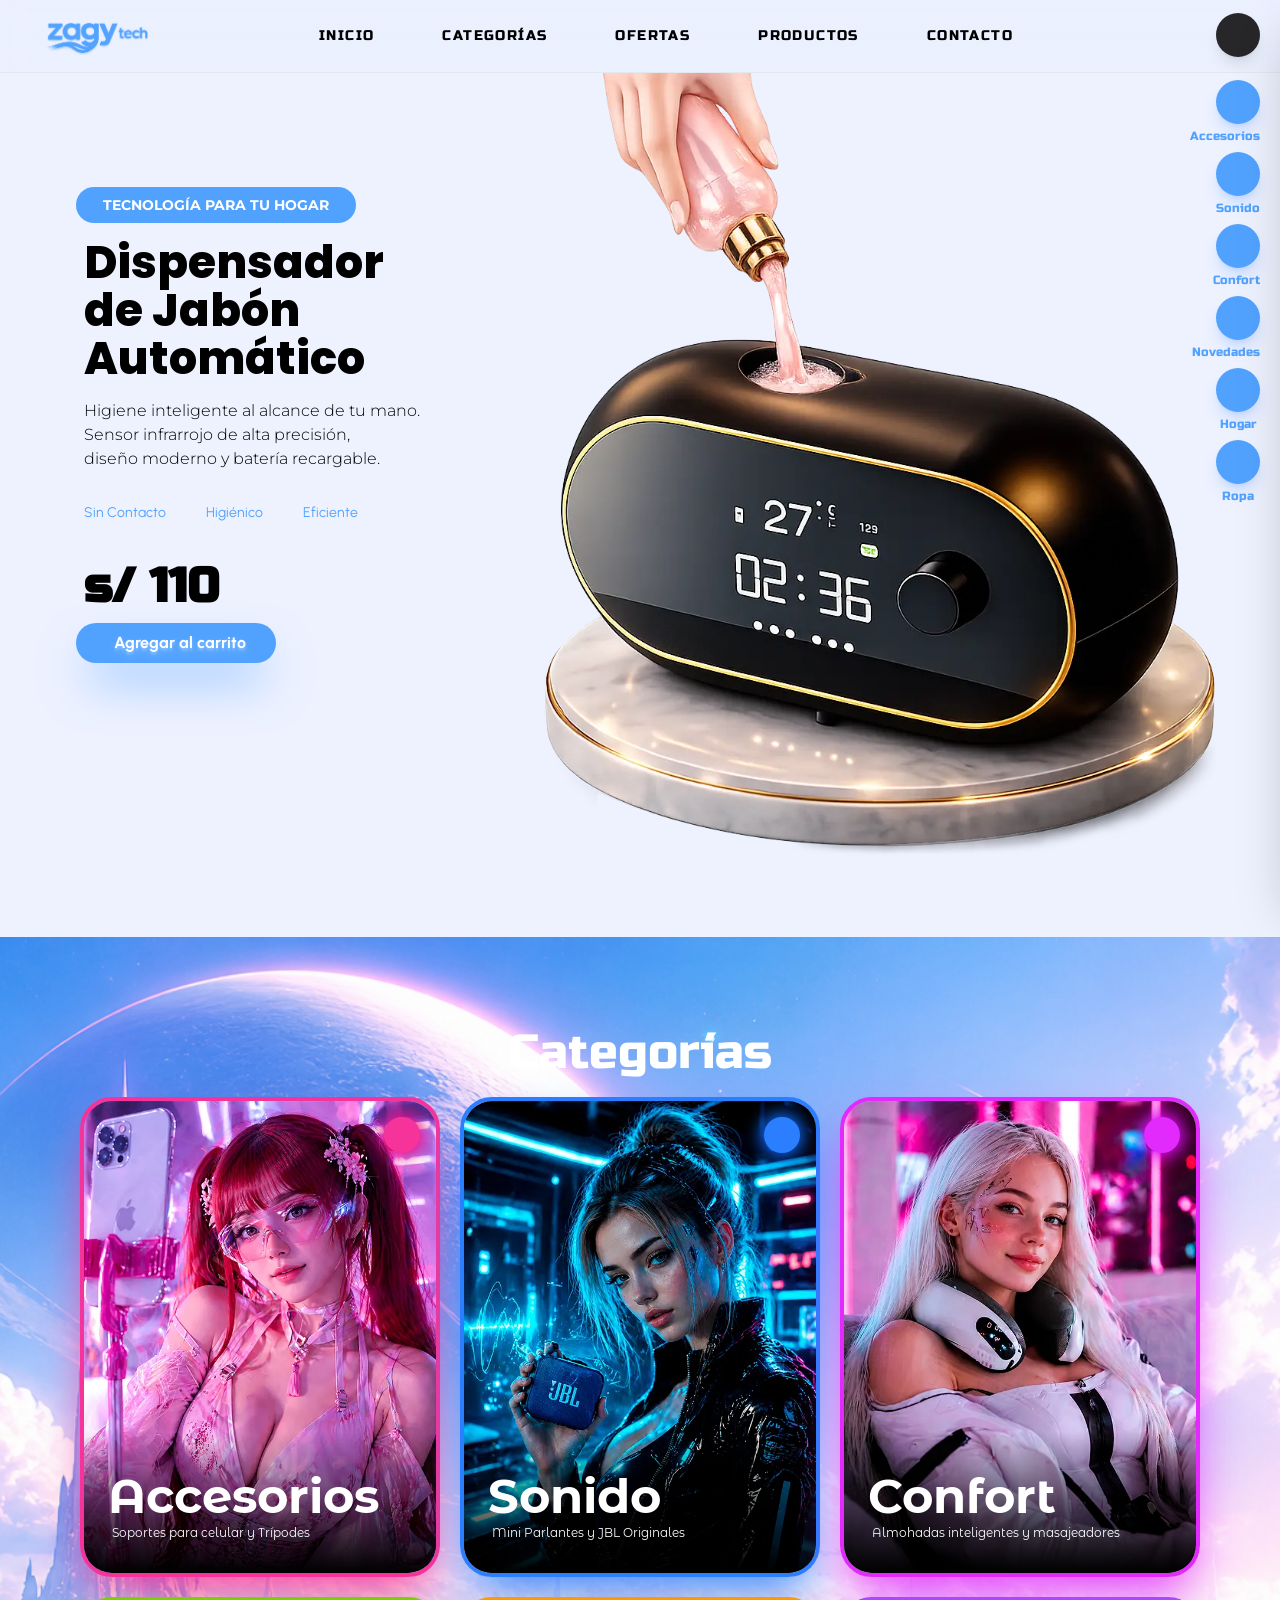
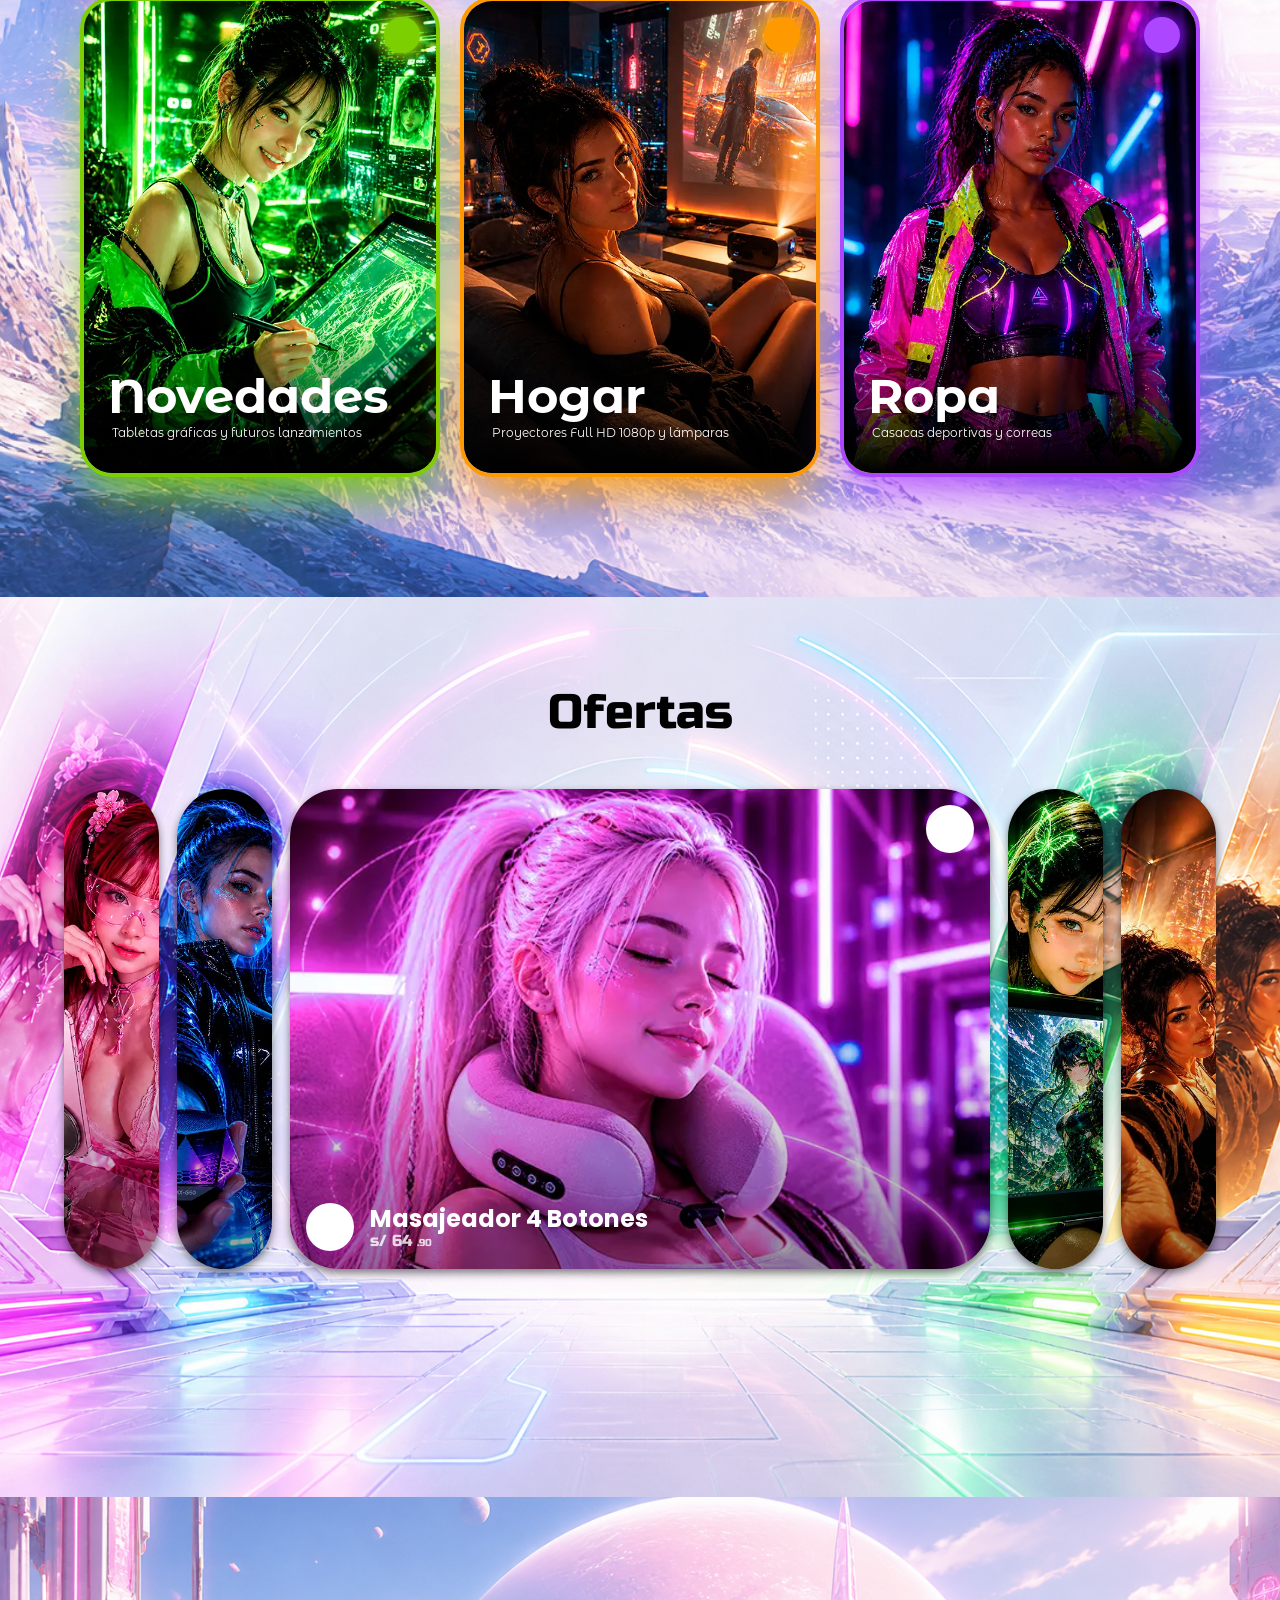
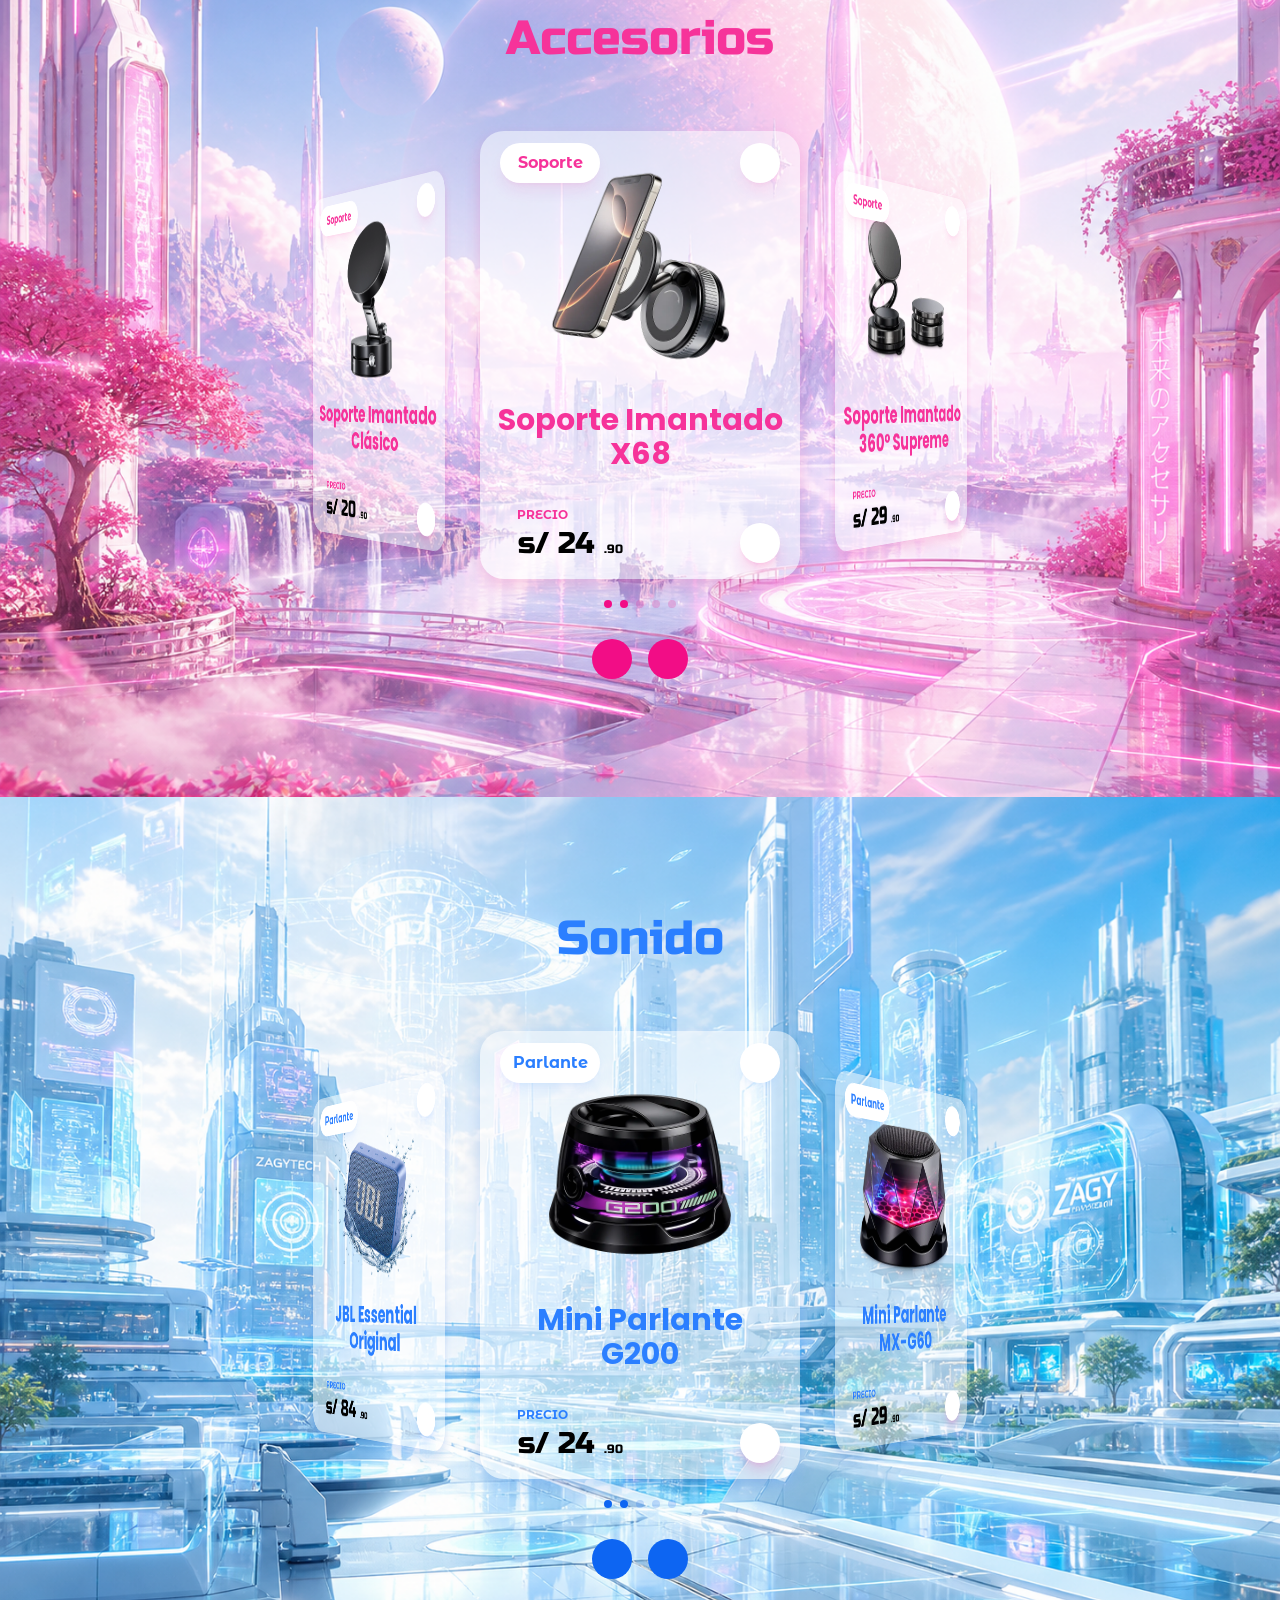
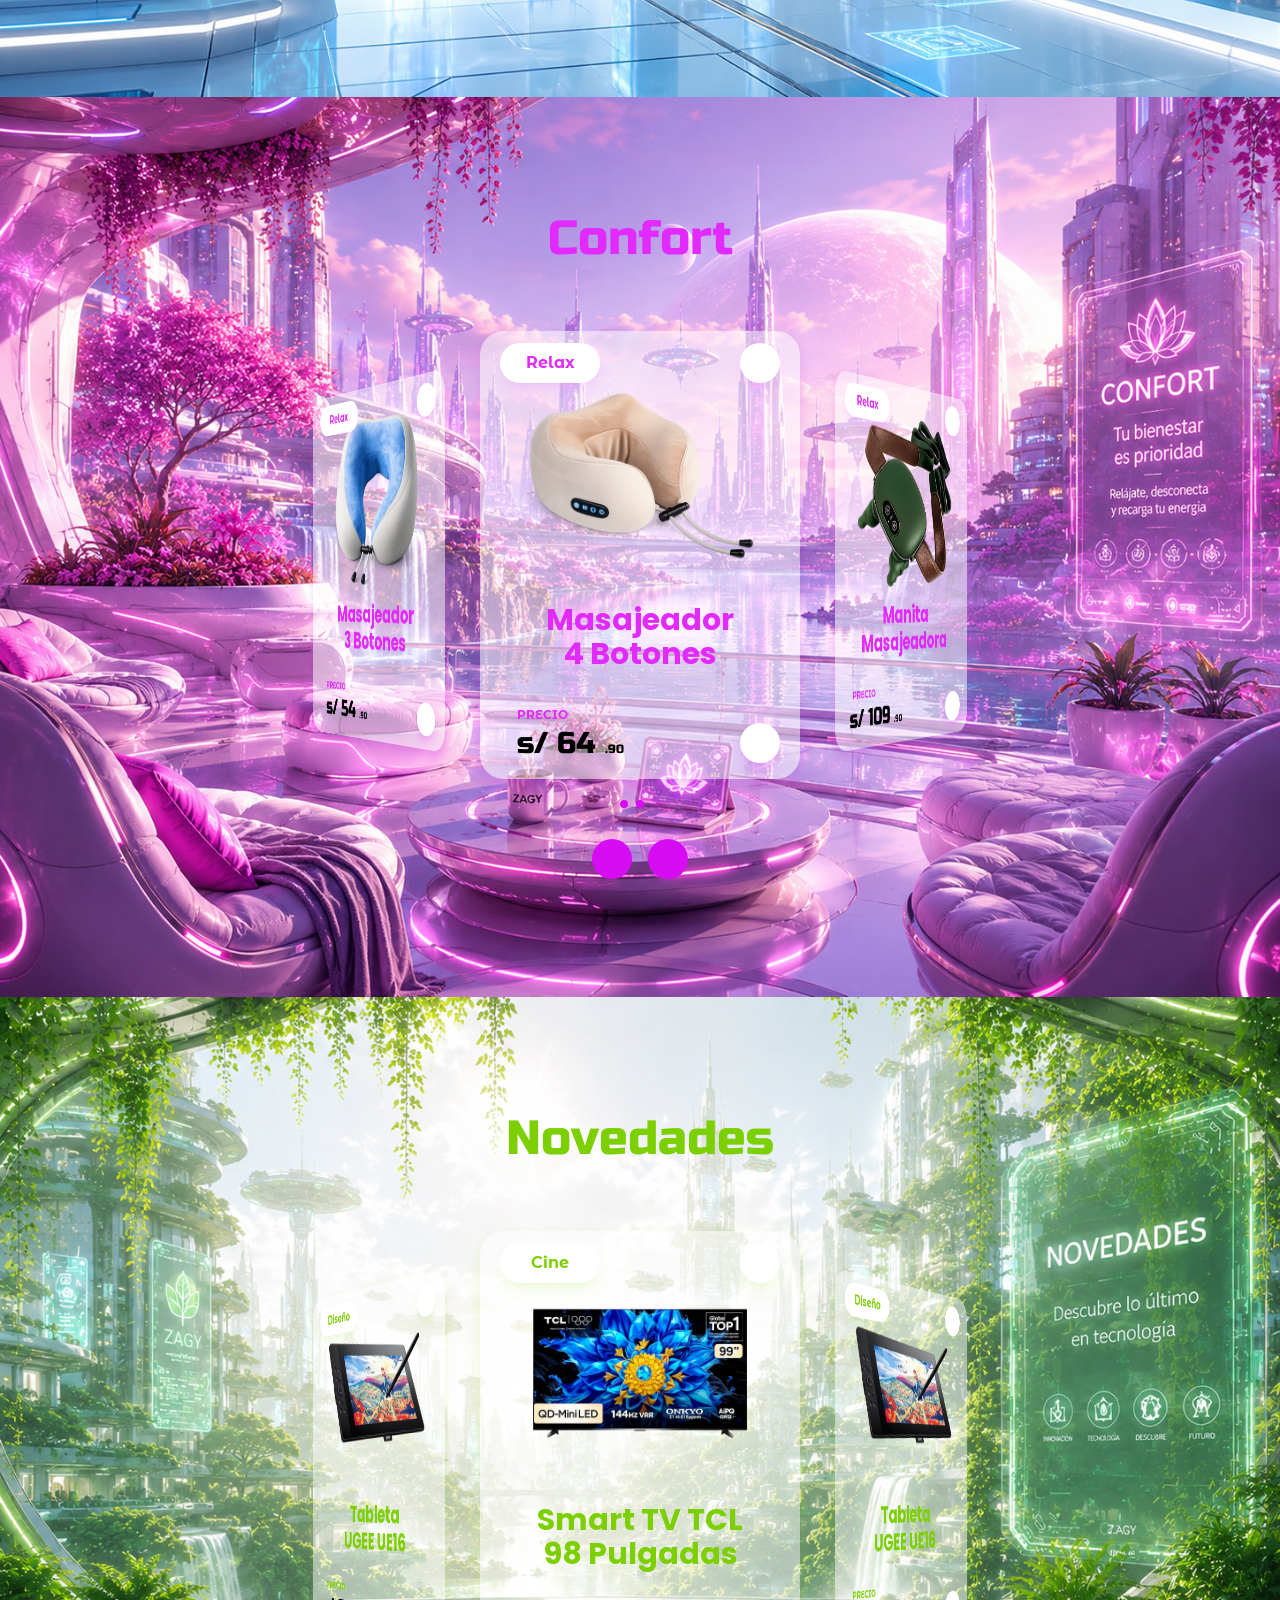
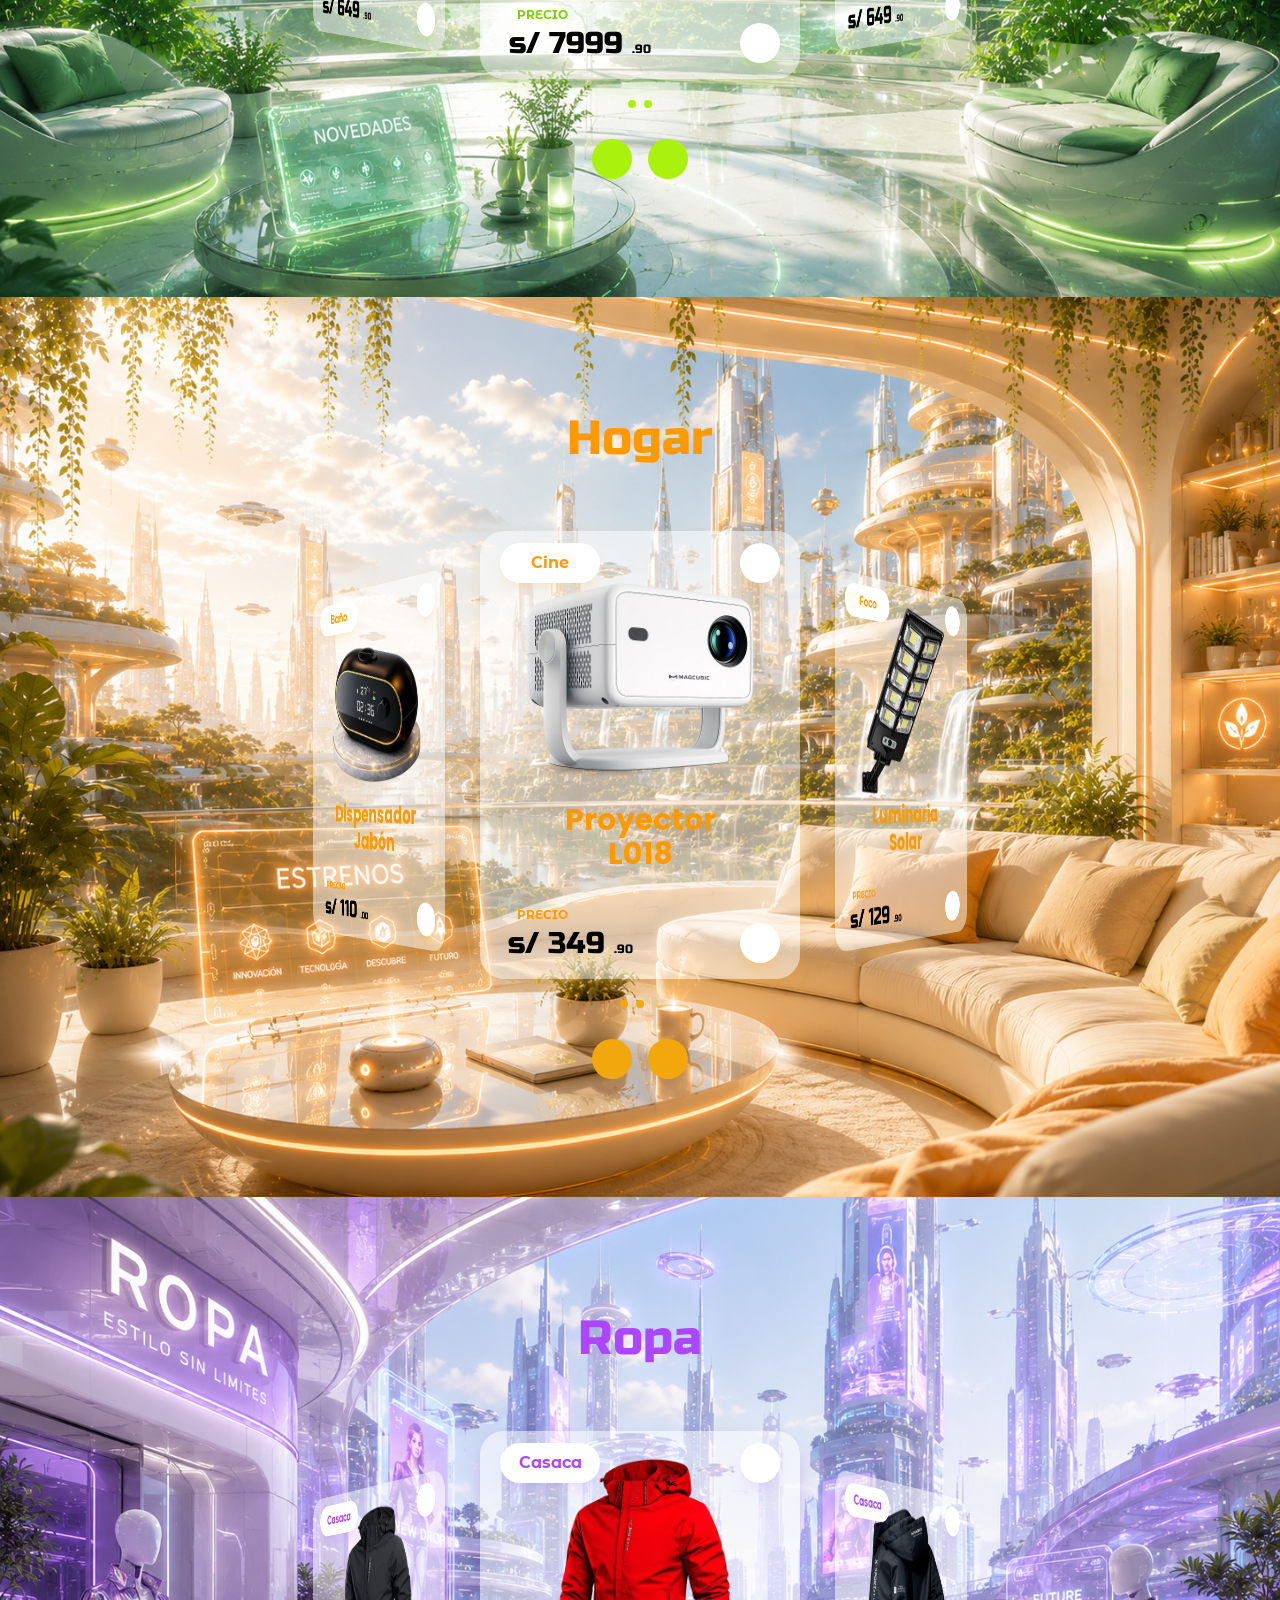
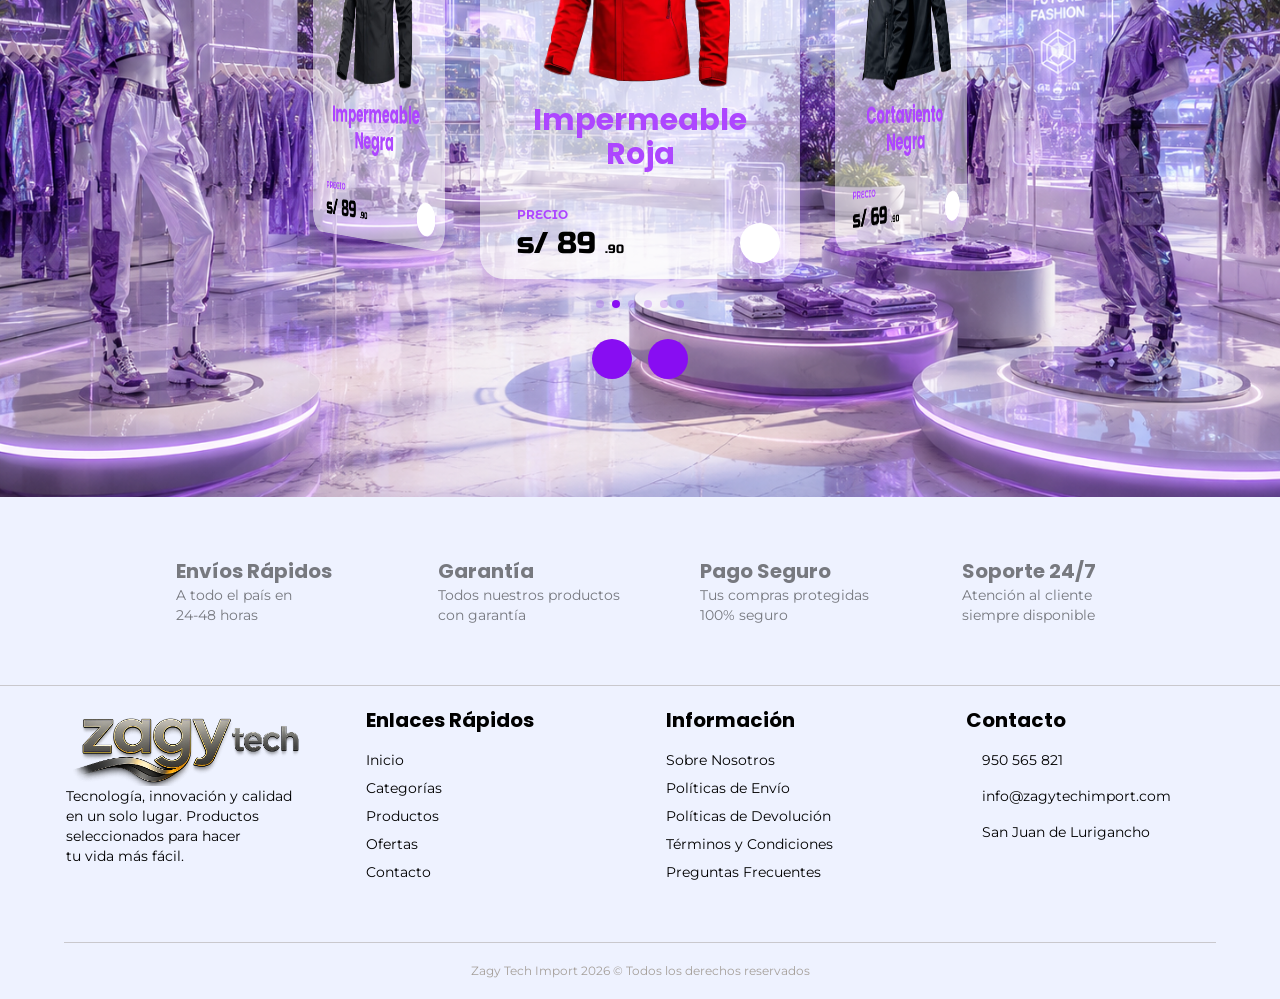
==== commit c853549b: "Subida automatica inteligente" ====
--- a/index.html
+++ b/index.html
@@ -965,7 +965,7 @@
                         categoria: 'Relax',
                         descripcion: 'La Almohada masajeadora de cuello ofrece un masaje shiatsu profundo en cualquier lugar y en cualquier momento. El control integrado le permite controlar su experiencia de masaje. Agregue calor y experimente un masaje de cuello y hombros más profundo y relajante.',
                         caracteristicas: ['Fácil de llevar', 'Masaje  bidireccional', 'Ruido silencioso de alta frecuencia', 'Suave y transpirable', 'Ayuda a aliviar el dolor muscular', 'Batería de litio recargable', 'Capacidad de la batería: 2000mAH', 'Potencia nominal: 3,7 W', 'Tensión nominal: DC5.0V', 'Peso neto del producto: 495 gramos', 'Material: Terciopelo transpirable de doble capa', 'Cable de Carga: Si', 'Tipo C: Si'],
-                        imagenes: ['assets/12 ALMOHADA DE 4 BOTONES/01.webp','assets/12 ALMOHADA DE 4 BOTONES/02.webp','assets/12 ALMOHADA DE 4 BOTONES/03.webp','assets/12 ALMOHADA DE 4 BOTONES/04.avif','assets/12 ALMOHADA DE 4 BOTONES/05.avif','assets/12 ALMOHADA DE 4 BOTONES/06.avif','assets/12 ALMOHADA DE 4 BOTONES/07.avif','assets/12 ALMOHADA DE 4 BOTONES/08.avif','assets/12 ALMOHADA DE 4 BOTONES/09.avif','assets/12 ALMOHADA DE 4 BOTONES/10.avif','assets/12 ALMOHADA DE 4 BOTONES/11.avif','assets/12 ALMOHADA DE 4 BOTONES/12.avif','assets/12 ALMOHADA DE 4 BOTONES/13.avif','assets/12 ALMOHADA DE 4 BOTONES/14.avif','assets/12 ALMOHADA DE 4 BOTONES/15.mp4','assets/12 ALMOHADA DE 4 BOTONES/16.mp4']
+                        imagenes: ['assets/12 ALMOHADA DE 4 BOTONES/01.webp','assets/GIRLS OFERTAS/03.webp','assets/12 ALMOHADA DE 4 BOTONES/02.webp','assets/12 ALMOHADA DE 4 BOTONES/03.webp','assets/12 ALMOHADA DE 4 BOTONES/04.avif','assets/12 ALMOHADA DE 4 BOTONES/05.avif','assets/12 ALMOHADA DE 4 BOTONES/06.avif','assets/12 ALMOHADA DE 4 BOTONES/07.avif','assets/12 ALMOHADA DE 4 BOTONES/08.avif','assets/12 ALMOHADA DE 4 BOTONES/09.avif','assets/12 ALMOHADA DE 4 BOTONES/10.avif','assets/12 ALMOHADA DE 4 BOTONES/11.avif','assets/12 ALMOHADA DE 4 BOTONES/12.avif','assets/12 ALMOHADA DE 4 BOTONES/13.avif','assets/12 ALMOHADA DE 4 BOTONES/14.avif','assets/12 ALMOHADA DE 4 BOTONES/15.mp4','assets/12 ALMOHADA DE 4 BOTONES/16.mp4']
                         })">
                             <i class="ri-landscape-fill"></i>
                         </button>
@@ -1037,7 +1037,7 @@
                         categoria: 'Diseño',
                         descripcion: 'Tu creatividad no tiene límites, tu lienzo tampoco debería tenerlos. Con la ugee UE16, el mundo es tu estudio. Diseña, ilustra y retoca con una libertad artística total en una pantalla de 16 pulgadas que responde a cada trazo con precisión quirúrgica. No es solo una tableta; es la herramienta que convierte tu imaginación en una obra maestra, estés donde estés',
                         caracteristicas: ['Pantalla de 15.4 pulgadas', 'Peso de 1.28 Kg', 'Resolución: 1920 x 1080', 'Gama de colores ultra-alta de 143% sRGB', 'Teclas de acceso directo flotantes', '16K niveles de presión', 'Cambia entre 4 espacios de color', 'Reproduce 16.7 millones de colores', 'Profundidad de color de 8 bits', 'Soporte ajustable de 10 niveles', 'Fuerte compatibilidad de sistema', 'Tipo C: Si', 'Cable de 3 puntas: Si', 'Cables incluidos: Si', 'Soporte de metal incluido: Si', 'Funciona sin conexión: No', ''],
-                        imagenes: ['assets/16 UGEE UE16/01.webp','assets/16 UGEE UE16/02.webp','assets/16 UGEE UE16/03.webp','assets/16 UGEE UE16/04.avif','assets/16 UGEE UE16/05.webp','assets/16 UGEE UE16/06.webp','assets/16 UGEE UE16/07.avif','assets/16 UGEE UE16/08.webp','assets/16 UGEE UE16/09.jpg','assets/16 UGEE UE16/10.avif','assets/16 UGEE UE16/11.webp','assets/16 UGEE UE16/12.webp','assets/16 UGEE UE16/13.webp','assets/16 UGEE UE16/14.webp','assets/16 UGEE UE16/15.webp','assets/16 UGEE UE16/16.webp','assets/16 UGEE UE16/17.webp','assets/16 UGEE UE16/18.webp','assets/16 UGEE UE16/19.webp','assets/16 UGEE UE16/20.webp','assets/16 UGEE UE16/21.webp','assets/16 UGEE UE16/22.webp','assets/16 UGEE UE16/23.webp','assets/16 UGEE UE16/24.webp','assets/16 UGEE UE16/25.webp','assets/16 UGEE UE16/26.webp','assets/16 UGEE UE16/27.webp','assets/16 UGEE UE16/28.webp','assets/16 UGEE UE16/29.webp','assets/16 UGEE UE16/30.webp','assets/16 UGEE UE16/31.mp4','assets/16 UGEE UE16/32.mp4']
+                        imagenes: ['assets/16 UGEE UE16/01.webp','assets/16 UGEE UE16/02.webp','assets/GIRLS OFERTAS/04.webp','assets/16 UGEE UE16/03.webp','assets/16 UGEE UE16/04.avif','assets/16 UGEE UE16/05.webp','assets/16 UGEE UE16/06.webp','assets/16 UGEE UE16/07.avif','assets/16 UGEE UE16/08.webp','assets/16 UGEE UE16/09.jpg','assets/16 UGEE UE16/10.avif','assets/16 UGEE UE16/11.webp','assets/16 UGEE UE16/12.webp','assets/16 UGEE UE16/13.webp','assets/16 UGEE UE16/14.webp','assets/16 UGEE UE16/15.webp','assets/16 UGEE UE16/16.webp','assets/16 UGEE UE16/17.webp','assets/16 UGEE UE16/18.webp','assets/16 UGEE UE16/19.webp','assets/16 UGEE UE16/20.webp','assets/16 UGEE UE16/21.webp','assets/16 UGEE UE16/22.webp','assets/16 UGEE UE16/23.webp','assets/16 UGEE UE16/24.webp','assets/16 UGEE UE16/25.webp','assets/16 UGEE UE16/26.webp','assets/16 UGEE UE16/27.webp','assets/16 UGEE UE16/28.webp','assets/16 UGEE UE16/29.webp','assets/16 UGEE UE16/30.webp','assets/16 UGEE UE16/31.mp4','assets/16 UGEE UE16/32.mp4']
                         })">
                             <i class="ri-landscape-fill"></i>
                         </button>
@@ -1108,7 +1108,7 @@
                         categoria: 'Cine',
                         descripcion: 'Deja atrás las limitaciones de una televisión fija. Con el nuevo Magcubic L018, cualquier superficie se convierte en un portal al cine de alta definición. Gracias a su diseño 360° giratorio, puedes proyectar desde el suelo hasta el techo con un solo giro. Cuenta con una resolución nativa 1080P con soporte 4K y Android 14 integrado. No es solo un proyector, es libertad visual absoluta en la palma de tu mano. Magcubic L018: Tu cine, tus reglas, en cualquier lugar.',
                         caracteristicas: ['Resolución 1080p Nativa','Autoenfoque Instantáneo', 'Ajuste de Pantalla Automático', 'Evitación Inteligente de Obstáculos', 'Soporta la calidad 4K', '3 Modos de Brillo Ajustables' ,'Android 14', 'Wifi 6: Soporta 5G', 'Bluetooth: 5.4', 'Brillo Ansi: 630 lumens', 'Parlante interno integrado', 'Entrada HDMI: Si (1)', 'Entrada USB: Si (1)', 'Entrada Jack 3.5: Si', 'Conectar Parlantes: Si (Jack 3.5)', 'Control Remoto por Voz: Si', 'Control Incluido: Si', 'Cargador Incluido: Si', 'Conección a PC: Si', 'Proyectar Celular: Si', 'Conexión Play Station (3,4,5): Si', 'Apps: (Xuper TV),(Kawaii Anime),(Cine Pro-Nelflix)','Apps Incluidas: Si'],
-                        imagenes: ['assets/22 PROYECTOR L018/01.webp','assets/22 PROYECTOR L018/02.avif','assets/22 PROYECTOR L018/03.webp','assets/22 PROYECTOR L018/04.webp','assets/22 PROYECTOR L018/05.avif','assets/22 PROYECTOR L018/06.avif','assets/22 PROYECTOR L018/07.avif','assets/22 PROYECTOR L018/08.webp','assets/22 PROYECTOR L018/09.avif','assets/22 PROYECTOR L018/10.webp','assets/22 PROYECTOR L018/12.webp','assets/22 PROYECTOR L018/13.jpg','assets/22 PROYECTOR L018/14.webp','assets/22 PROYECTOR L018/15.avif','assets/22 PROYECTOR L018/16.avif','assets/22 PROYECTOR L018/17.webp','assets/22 PROYECTOR L018/18.webp','assets/22 PROYECTOR L018/19.webp','assets/22 PROYECTOR L018/20.mp4','assets/22 PROYECTOR L018/21.mp4','assets/22 PROYECTOR L018/22.mp4','assets/22 PROYECTOR L018/23.mp4','assets/22 PROYECTOR L018/24.mp4','assets/22 PROYECTOR L018/25.mp4','assets/22 PROYECTOR L018/26.mp4','assets/22 PROYECTOR L018/27.mp4','assets/22 PROYECTOR L018/28.mp4','assets/22 PROYECTOR L018/29.mp4','assets/22 PROYECTOR L018/30.mp4','assets/22 PROYECTOR L018/31.mp4','assets/22 PROYECTOR L018/32.mp4','assets/22 PROYECTOR L018/33.mp4']
+                        imagenes: ['assets/22 PROYECTOR L018/01.webp','assets/22 PROYECTOR L018/02.avif','assets/GIRLS OFERTAS/05.webp','assets/22 PROYECTOR L018/03.webp','assets/22 PROYECTOR L018/04.webp','assets/22 PROYECTOR L018/05.avif','assets/22 PROYECTOR L018/06.avif','assets/22 PROYECTOR L018/07.avif','assets/22 PROYECTOR L018/08.webp','assets/22 PROYECTOR L018/09.avif','assets/22 PROYECTOR L018/10.webp','assets/22 PROYECTOR L018/12.webp','assets/22 PROYECTOR L018/13.jpg','assets/22 PROYECTOR L018/14.webp','assets/22 PROYECTOR L018/15.avif','assets/22 PROYECTOR L018/16.avif','assets/22 PROYECTOR L018/17.webp','assets/22 PROYECTOR L018/18.webp','assets/22 PROYECTOR L018/19.webp','assets/22 PROYECTOR L018/20.mp4','assets/22 PROYECTOR L018/21.mp4','assets/22 PROYECTOR L018/22.mp4','assets/22 PROYECTOR L018/23.mp4','assets/22 PROYECTOR L018/24.mp4','assets/22 PROYECTOR L018/25.mp4','assets/22 PROYECTOR L018/26.mp4','assets/22 PROYECTOR L018/27.mp4','assets/22 PROYECTOR L018/28.mp4','assets/22 PROYECTOR L018/29.mp4','assets/22 PROYECTOR L018/30.mp4','assets/22 PROYECTOR L018/31.mp4','assets/22 PROYECTOR L018/32.mp4','assets/22 PROYECTOR L018/33.mp4']
                         })">
                             <i class="ri-landscape-fill"></i>
                         </button>
@@ -1934,7 +1934,7 @@
                     categoria: 'Relax',
                     descripcion: 'La Almohada masajeadora de cuello ofrece un masaje shiatsu profundo en cualquier lugar y en cualquier momento. El control integrado le permite controlar su experiencia de masaje. Agregue calor y experimente un masaje de cuello y hombros más profundo y relajante.',
                     caracteristicas: ['Fácil de llevar', 'Masaje  bidireccional', 'Ruido silencioso de alta frecuencia', 'Suave y transpirable', 'Ayuda a aliviar el dolor muscular', 'Batería de litio recargable', 'Capacidad de la batería: 2000mAH', 'Potencia nominal: 3,7 W', 'Tensión nominal: DC5.0V', 'Peso neto del producto: 495 gramos', 'Material: Terciopelo transpirable de doble capa', 'Cable de Carga: Si', 'Tipo C: Si'],
-                    imagenes: ['assets/12 ALMOHADA DE 4 BOTONES/01.webp','assets/12 ALMOHADA DE 4 BOTONES/02.webp','assets/12 ALMOHADA DE 4 BOTONES/03.webp','assets/12 ALMOHADA DE 4 BOTONES/04.avif','assets/12 ALMOHADA DE 4 BOTONES/05.avif','assets/12 ALMOHADA DE 4 BOTONES/06.avif','assets/12 ALMOHADA DE 4 BOTONES/07.avif','assets/12 ALMOHADA DE 4 BOTONES/08.avif','assets/12 ALMOHADA DE 4 BOTONES/09.avif','assets/12 ALMOHADA DE 4 BOTONES/10.avif','assets/12 ALMOHADA DE 4 BOTONES/11.avif','assets/12 ALMOHADA DE 4 BOTONES/12.avif','assets/12 ALMOHADA DE 4 BOTONES/13.avif','assets/12 ALMOHADA DE 4 BOTONES/14.avif','assets/12 ALMOHADA DE 4 BOTONES/15.mp4','assets/12 ALMOHADA DE 4 BOTONES/16.mp4']
+                    imagenes: ['assets/12 ALMOHADA DE 4 BOTONES/01.webp','assets/GIRLS OFERTAS/03.webp','assets/12 ALMOHADA DE 4 BOTONES/02.webp','assets/12 ALMOHADA DE 4 BOTONES/03.webp','assets/12 ALMOHADA DE 4 BOTONES/04.avif','assets/12 ALMOHADA DE 4 BOTONES/05.avif','assets/12 ALMOHADA DE 4 BOTONES/06.avif','assets/12 ALMOHADA DE 4 BOTONES/07.avif','assets/12 ALMOHADA DE 4 BOTONES/08.avif','assets/12 ALMOHADA DE 4 BOTONES/09.avif','assets/12 ALMOHADA DE 4 BOTONES/10.avif','assets/12 ALMOHADA DE 4 BOTONES/11.avif','assets/12 ALMOHADA DE 4 BOTONES/12.avif','assets/12 ALMOHADA DE 4 BOTONES/13.avif','assets/12 ALMOHADA DE 4 BOTONES/14.avif','assets/12 ALMOHADA DE 4 BOTONES/15.mp4','assets/12 ALMOHADA DE 4 BOTONES/16.mp4']
                     })"
                     >   
                         <div class="size-80 mx-auto md:max-2xl:size-60">
@@ -2101,7 +2101,7 @@
                     categoria: 'Diseño',
                     descripcion: 'Tu creatividad no tiene límites, tu lienzo tampoco debería tenerlos. Con la ugee UE16, el mundo es tu estudio. Diseña, ilustra y retoca con una libertad artística total en una pantalla de 16 pulgadas que responde a cada trazo con precisión quirúrgica. No es solo una tableta; es la herramienta que convierte tu imaginación en una obra maestra, estés donde estés',
                     caracteristicas: ['Pantalla de 15.4 pulgadas', 'Peso de 1.28 Kg', 'Resolución: 1920 x 1080', 'Gama de colores ultra-alta de 143% sRGB', 'Teclas de acceso directo flotantes', '16K niveles de presión', 'Cambia entre 4 espacios de color', 'Reproduce 16.7 millones de colores', 'Profundidad de color de 8 bits', 'Soporte ajustable de 10 niveles', 'Fuerte compatibilidad de sistema', 'Tipo C: Si', 'Cable de 3 puntas: Si', 'Cables incluidos: Si', 'Soporte de metal incluido: Si', 'Funciona sin conexión: No'],
-                    imagenes: ['assets/16 UGEE UE16/01.webp','assets/16 UGEE UE16/02.webp','assets/16 UGEE UE16/03.webp','assets/16 UGEE UE16/04.avif','assets/16 UGEE UE16/05.webp','assets/16 UGEE UE16/06.webp','assets/16 UGEE UE16/07.avif','assets/16 UGEE UE16/08.webp','assets/16 UGEE UE16/09.jpg','assets/16 UGEE UE16/10.avif','assets/16 UGEE UE16/11.webp','assets/16 UGEE UE16/12.webp','assets/16 UGEE UE16/13.webp','assets/16 UGEE UE16/14.webp','assets/16 UGEE UE16/15.webp','assets/16 UGEE UE16/16.webp','assets/16 UGEE UE16/17.webp','assets/16 UGEE UE16/18.webp','assets/16 UGEE UE16/19.webp','assets/16 UGEE UE16/20.webp','assets/16 UGEE UE16/21.webp','assets/16 UGEE UE16/22.webp','assets/16 UGEE UE16/23.webp','assets/16 UGEE UE16/24.webp','assets/16 UGEE UE16/25.webp','assets/16 UGEE UE16/26.webp','assets/16 UGEE UE16/27.webp','assets/16 UGEE UE16/28.webp','assets/16 UGEE UE16/29.webp','assets/16 UGEE UE16/30.webp','assets/16 UGEE UE16/31.mp4','assets/16 UGEE UE16/32.mp4']
+                    imagenes: ['assets/16 UGEE UE16/01.webp','assets/16 UGEE UE16/02.webp','assets/GIRLS OFERTAS/04.webp','assets/16 UGEE UE16/03.webp','assets/16 UGEE UE16/04.avif','assets/16 UGEE UE16/05.webp','assets/16 UGEE UE16/06.webp','assets/16 UGEE UE16/07.avif','assets/16 UGEE UE16/08.webp','assets/16 UGEE UE16/09.jpg','assets/16 UGEE UE16/10.avif','assets/16 UGEE UE16/11.webp','assets/16 UGEE UE16/12.webp','assets/16 UGEE UE16/13.webp','assets/16 UGEE UE16/14.webp','assets/16 UGEE UE16/15.webp','assets/16 UGEE UE16/16.webp','assets/16 UGEE UE16/17.webp','assets/16 UGEE UE16/18.webp','assets/16 UGEE UE16/19.webp','assets/16 UGEE UE16/20.webp','assets/16 UGEE UE16/21.webp','assets/16 UGEE UE16/22.webp','assets/16 UGEE UE16/23.webp','assets/16 UGEE UE16/24.webp','assets/16 UGEE UE16/25.webp','assets/16 UGEE UE16/26.webp','assets/16 UGEE UE16/27.webp','assets/16 UGEE UE16/28.webp','assets/16 UGEE UE16/29.webp','assets/16 UGEE UE16/30.webp','assets/16 UGEE UE16/31.mp4','assets/16 UGEE UE16/32.mp4']
                     })"
                     >   
                         <div class="size-80 mx-auto md:max-2xl:size-60">
@@ -2336,7 +2336,7 @@
                     categoria: 'Cine',
                     descripcion: 'Deja atrás las limitaciones de una televisión fija. Con el nuevo Magcubic L018, cualquier superficie se convierte en un portal al cine de alta definición. Gracias a su diseño 360° giratorio, puedes proyectar desde el suelo hasta el techo con un solo giro. Cuenta con una resolución nativa 1080P con soporte 4K y Android 14 integrado. No es solo un proyector, es libertad visual absoluta en la palma de tu mano. Magcubic L018: Tu cine, tus reglas, en cualquier lugar.',
                     caracteristicas: ['Resolución 1080p Nativa','Autoenfoque Instantáneo', 'Ajuste de Pantalla Automático', 'Evitación Inteligente de Obstáculos', 'Soporta la calidad 4K', '3 Modos de Brillo Ajustables' ,'Android 14', 'Wifi 6: Soporta 5G', 'Bluetooth: 5.4', 'Brillo Ansi: 630 lumens', 'Parlante interno integrado', 'Entrada HDMI: Si (1)', 'Entrada USB: Si (1)', 'Entrada Jack 3.5: Si', 'Conectar Parlantes: Si (Jack 3.5)', 'Control Remoto por Voz: Si', 'Control Incluido: Si', 'Cargador Incluido: Si', 'Conección a PC: Si', 'Proyectar Celular: Si', 'Conexión Play Station (3,4,5): Si', 'Apps: (Xuper TV),(Kawaii Anime),(Cine Pro-Nelflix)','Apps Incluidas: Si'],
-                    imagenes: ['assets/22 PROYECTOR L018/01.webp','assets/22 PROYECTOR L018/02.avif','assets/22 PROYECTOR L018/03.webp','assets/22 PROYECTOR L018/04.webp','assets/22 PROYECTOR L018/05.avif','assets/22 PROYECTOR L018/06.avif','assets/22 PROYECTOR L018/07.avif','assets/22 PROYECTOR L018/08.webp','assets/22 PROYECTOR L018/09.avif','assets/22 PROYECTOR L018/10.webp','assets/22 PROYECTOR L018/12.webp','assets/22 PROYECTOR L018/13.jpg','assets/22 PROYECTOR L018/14.webp','assets/22 PROYECTOR L018/15.avif','assets/22 PROYECTOR L018/16.avif','assets/22 PROYECTOR L018/17.webp','assets/22 PROYECTOR L018/18.webp','assets/22 PROYECTOR L018/19.webp','assets/22 PROYECTOR L018/20.mp4','assets/22 PROYECTOR L018/21.mp4','assets/22 PROYECTOR L018/22.mp4','assets/22 PROYECTOR L018/23.mp4','assets/22 PROYECTOR L018/24.mp4','assets/22 PROYECTOR L018/25.mp4','assets/22 PROYECTOR L018/26.mp4','assets/22 PROYECTOR L018/27.mp4','assets/22 PROYECTOR L018/28.mp4','assets/22 PROYECTOR L018/29.mp4','assets/22 PROYECTOR L018/30.mp4','assets/22 PROYECTOR L018/31.mp4','assets/22 PROYECTOR L018/32.mp4','assets/22 PROYECTOR L018/33.mp4']
+                    imagenes: ['assets/22 PROYECTOR L018/01.webp','assets/22 PROYECTOR L018/02.avif','assets/GIRLS OFERTAS/05.webp','assets/22 PROYECTOR L018/03.webp','assets/22 PROYECTOR L018/04.webp','assets/22 PROYECTOR L018/05.avif','assets/22 PROYECTOR L018/06.avif','assets/22 PROYECTOR L018/07.avif','assets/22 PROYECTOR L018/08.webp','assets/22 PROYECTOR L018/09.avif','assets/22 PROYECTOR L018/10.webp','assets/22 PROYECTOR L018/12.webp','assets/22 PROYECTOR L018/13.jpg','assets/22 PROYECTOR L018/14.webp','assets/22 PROYECTOR L018/15.avif','assets/22 PROYECTOR L018/16.avif','assets/22 PROYECTOR L018/17.webp','assets/22 PROYECTOR L018/18.webp','assets/22 PROYECTOR L018/19.webp','assets/22 PROYECTOR L018/20.mp4','assets/22 PROYECTOR L018/21.mp4','assets/22 PROYECTOR L018/22.mp4','assets/22 PROYECTOR L018/23.mp4','assets/22 PROYECTOR L018/24.mp4','assets/22 PROYECTOR L018/25.mp4','assets/22 PROYECTOR L018/26.mp4','assets/22 PROYECTOR L018/27.mp4','assets/22 PROYECTOR L018/28.mp4','assets/22 PROYECTOR L018/29.mp4','assets/22 PROYECTOR L018/30.mp4','assets/22 PROYECTOR L018/31.mp4','assets/22 PROYECTOR L018/32.mp4','assets/22 PROYECTOR L018/33.mp4']
                     })"
                     >   
                         <div class="size-80 mx-auto md:max-2xl:size-60">
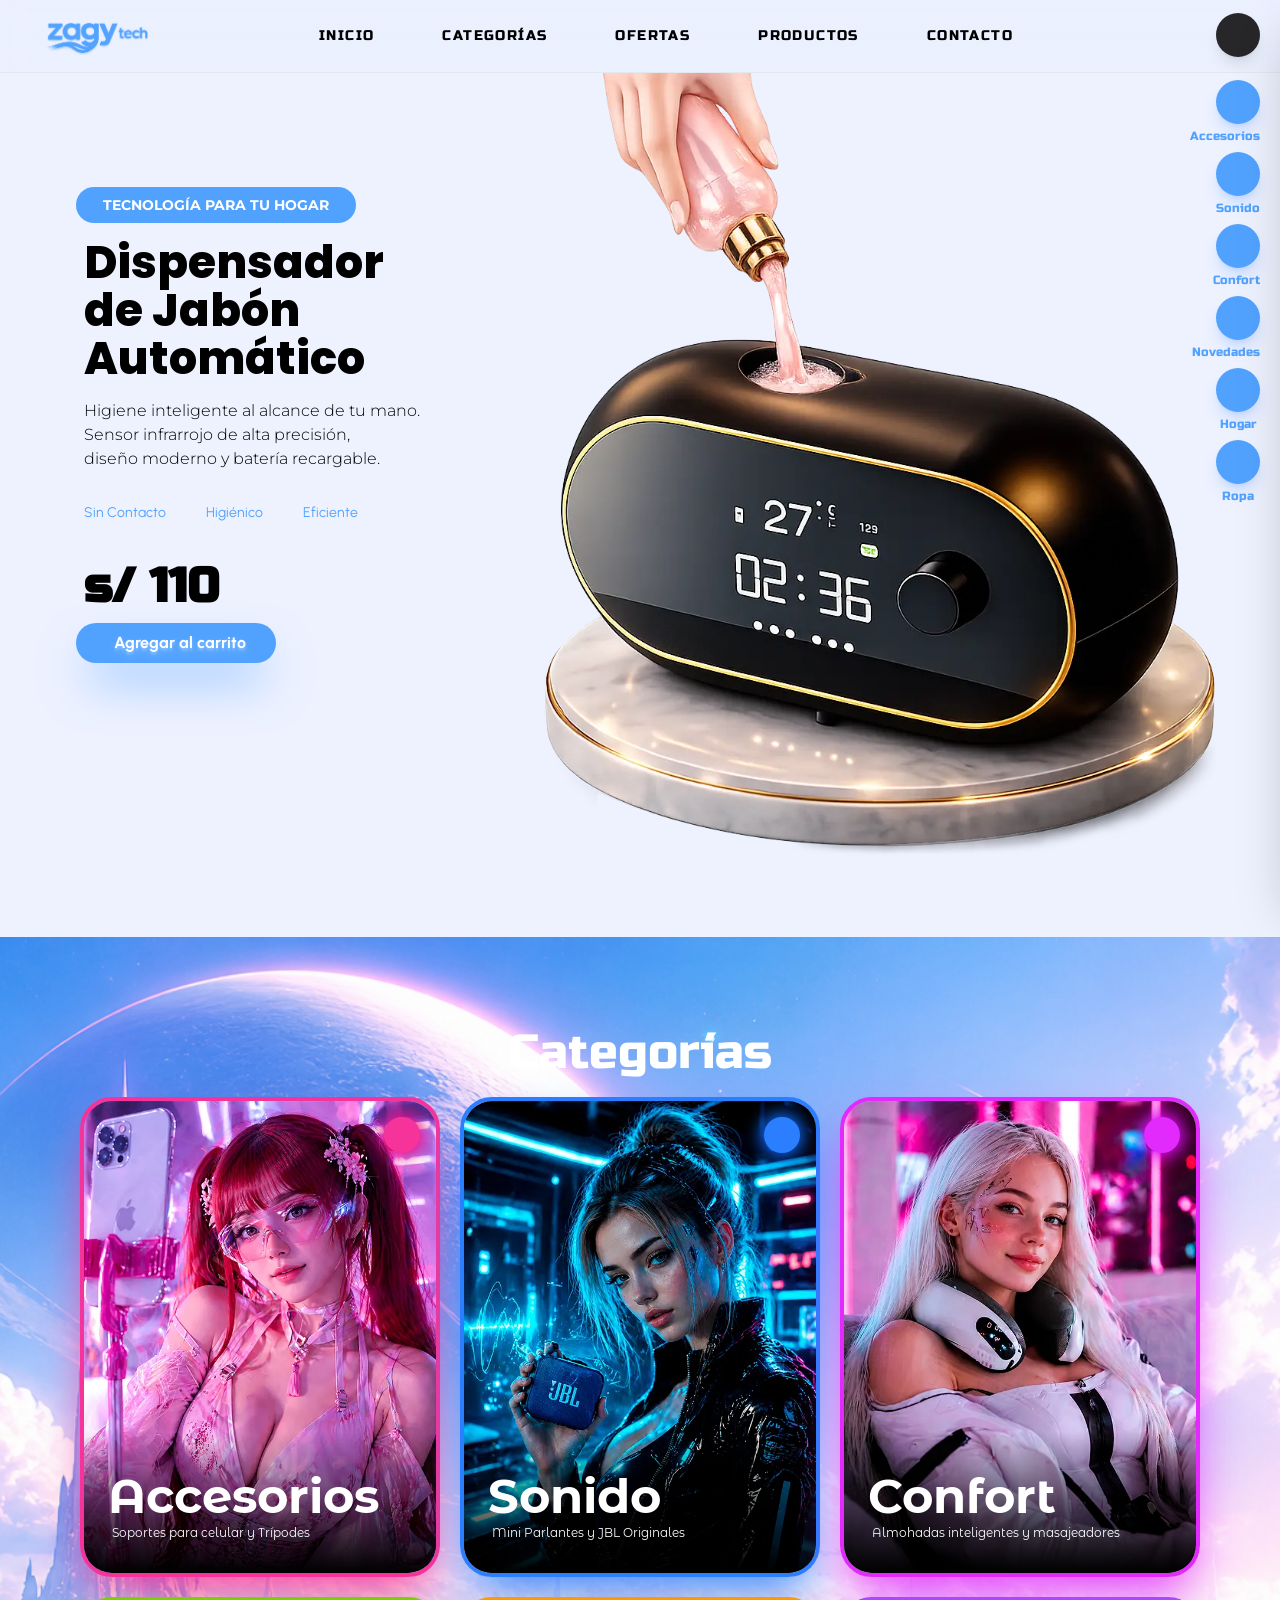
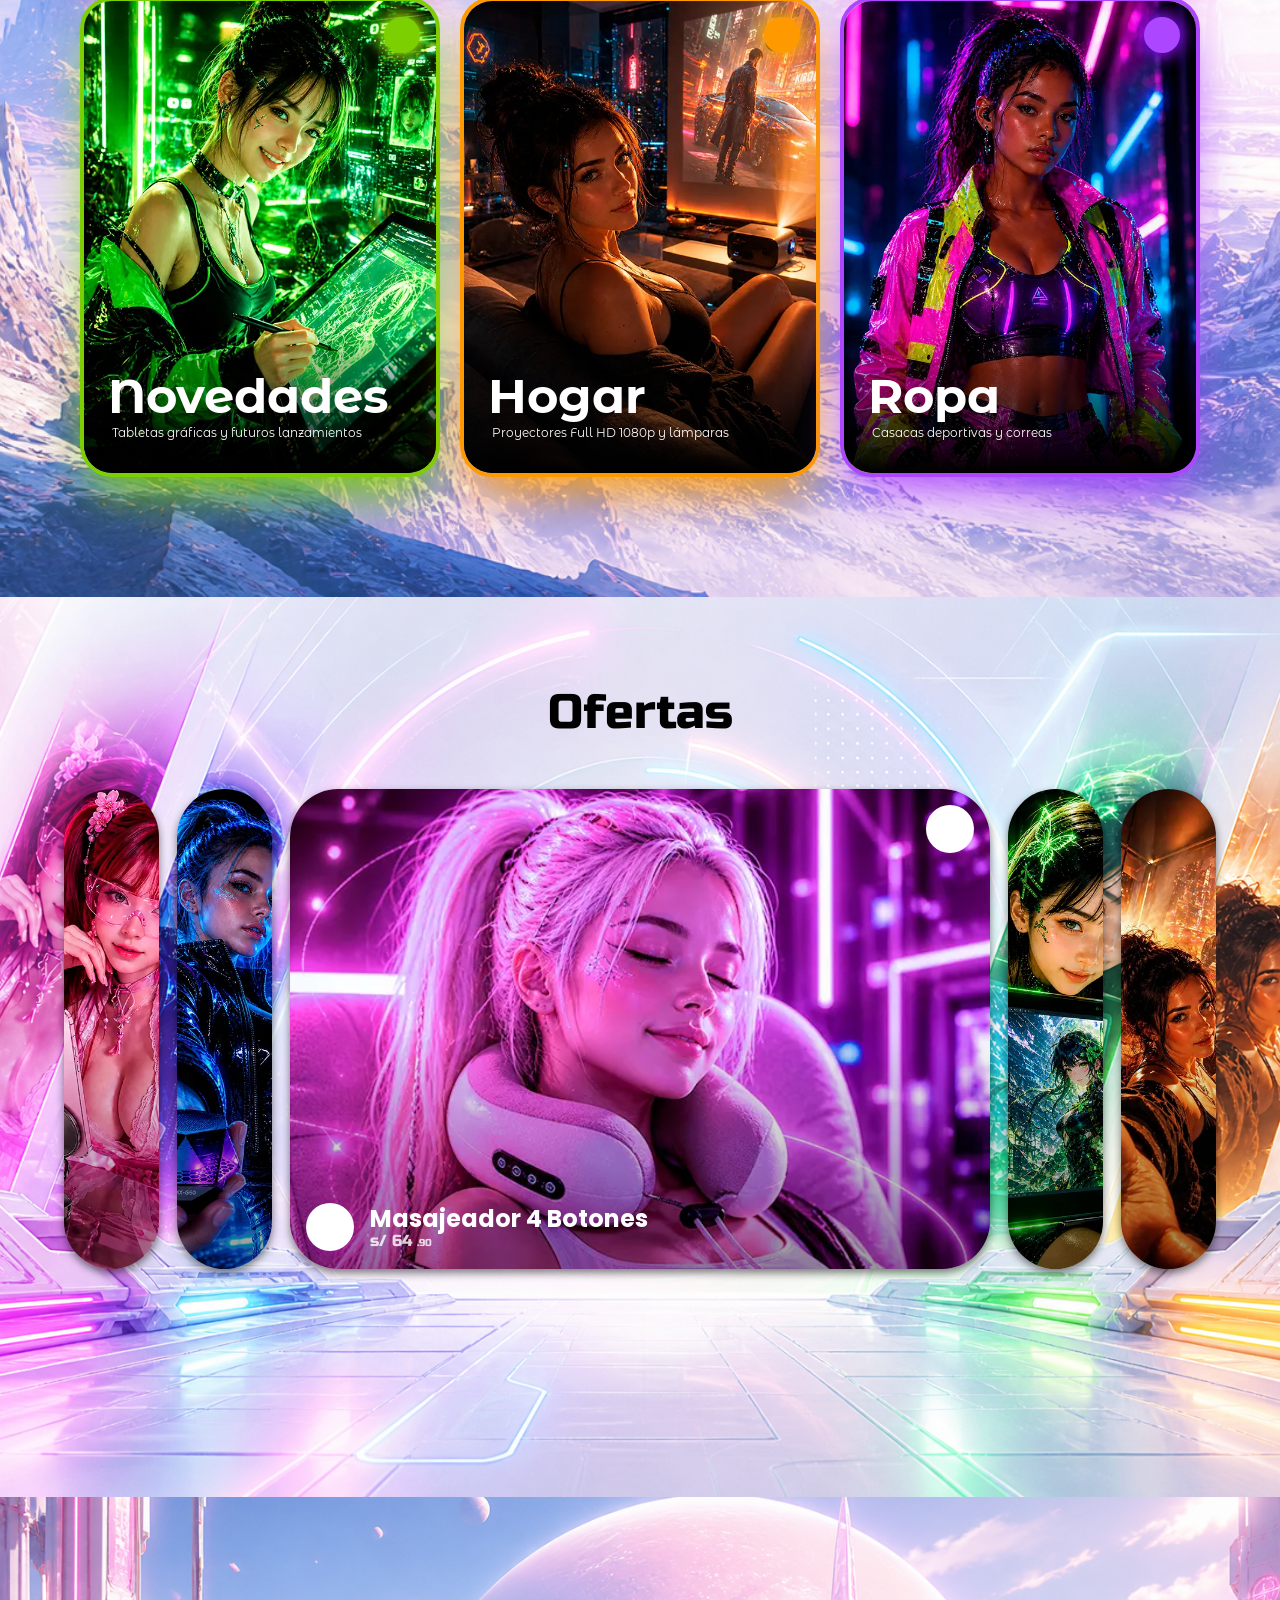
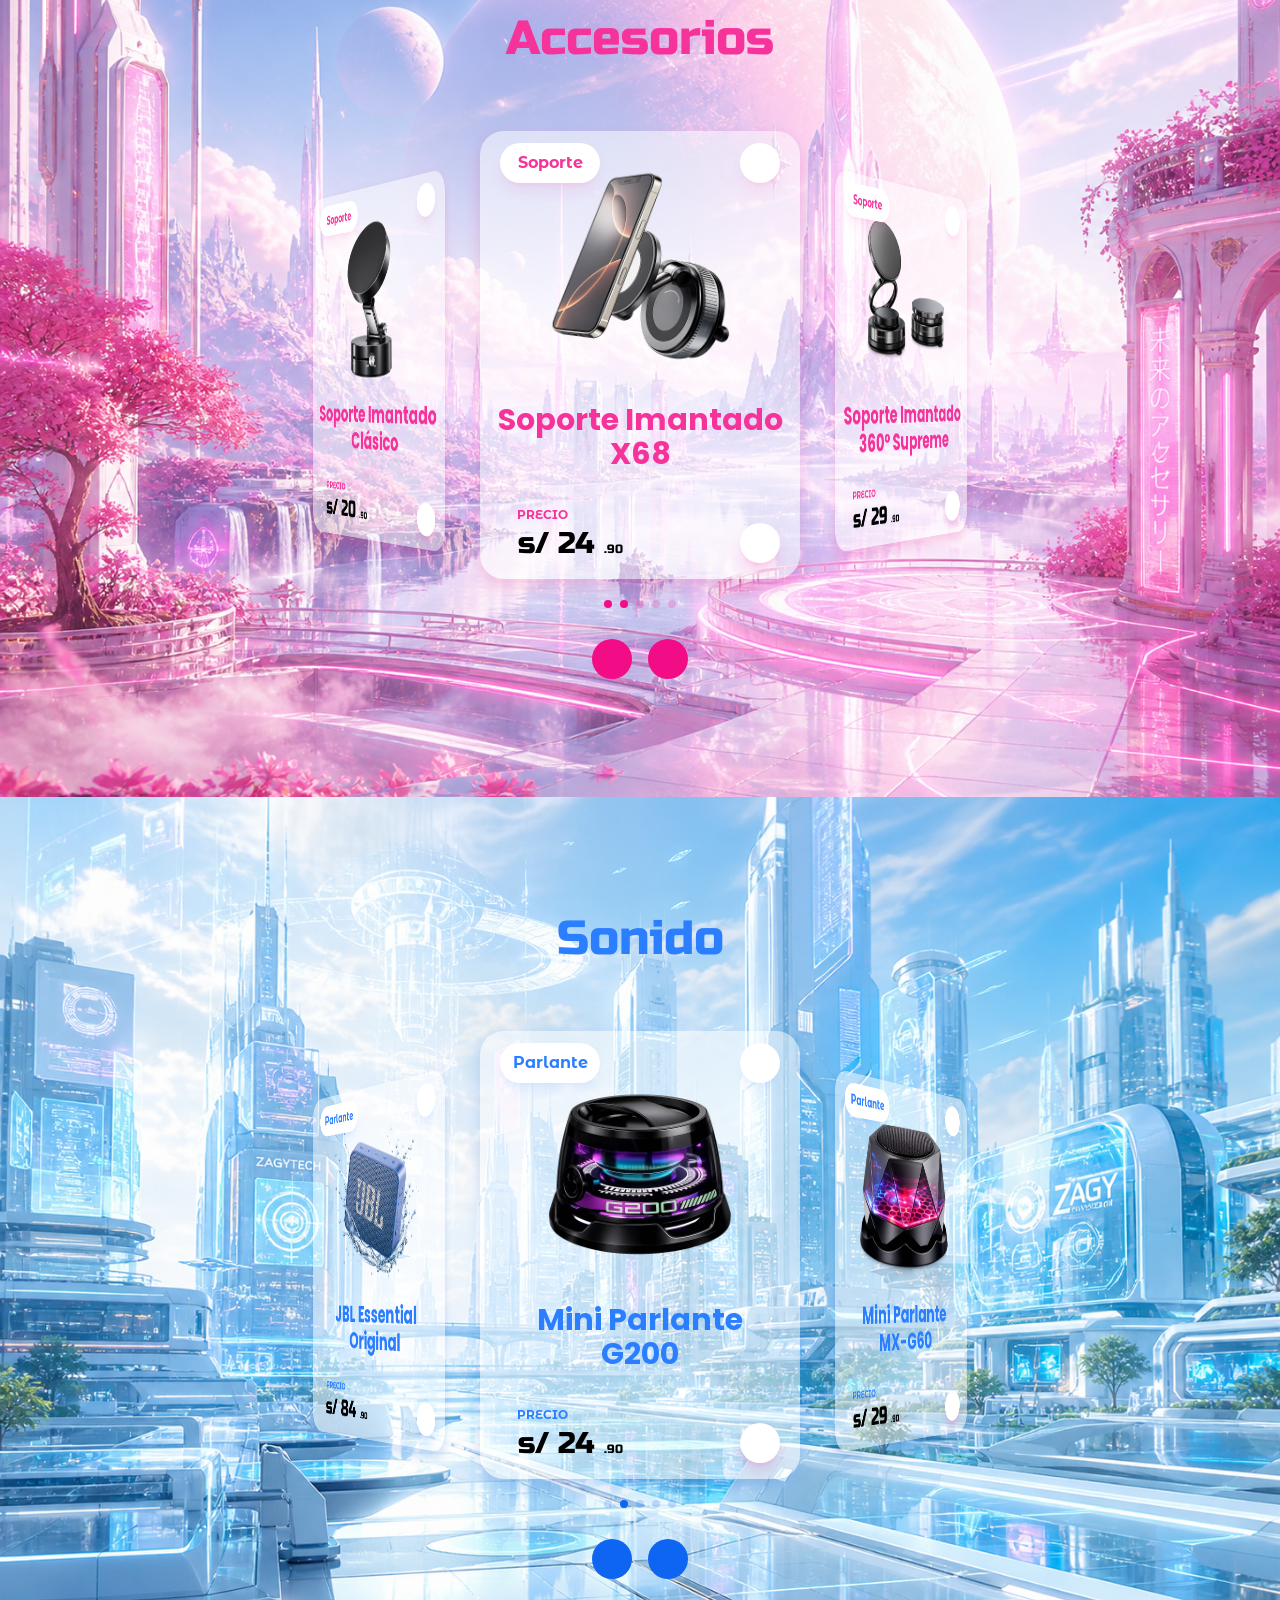
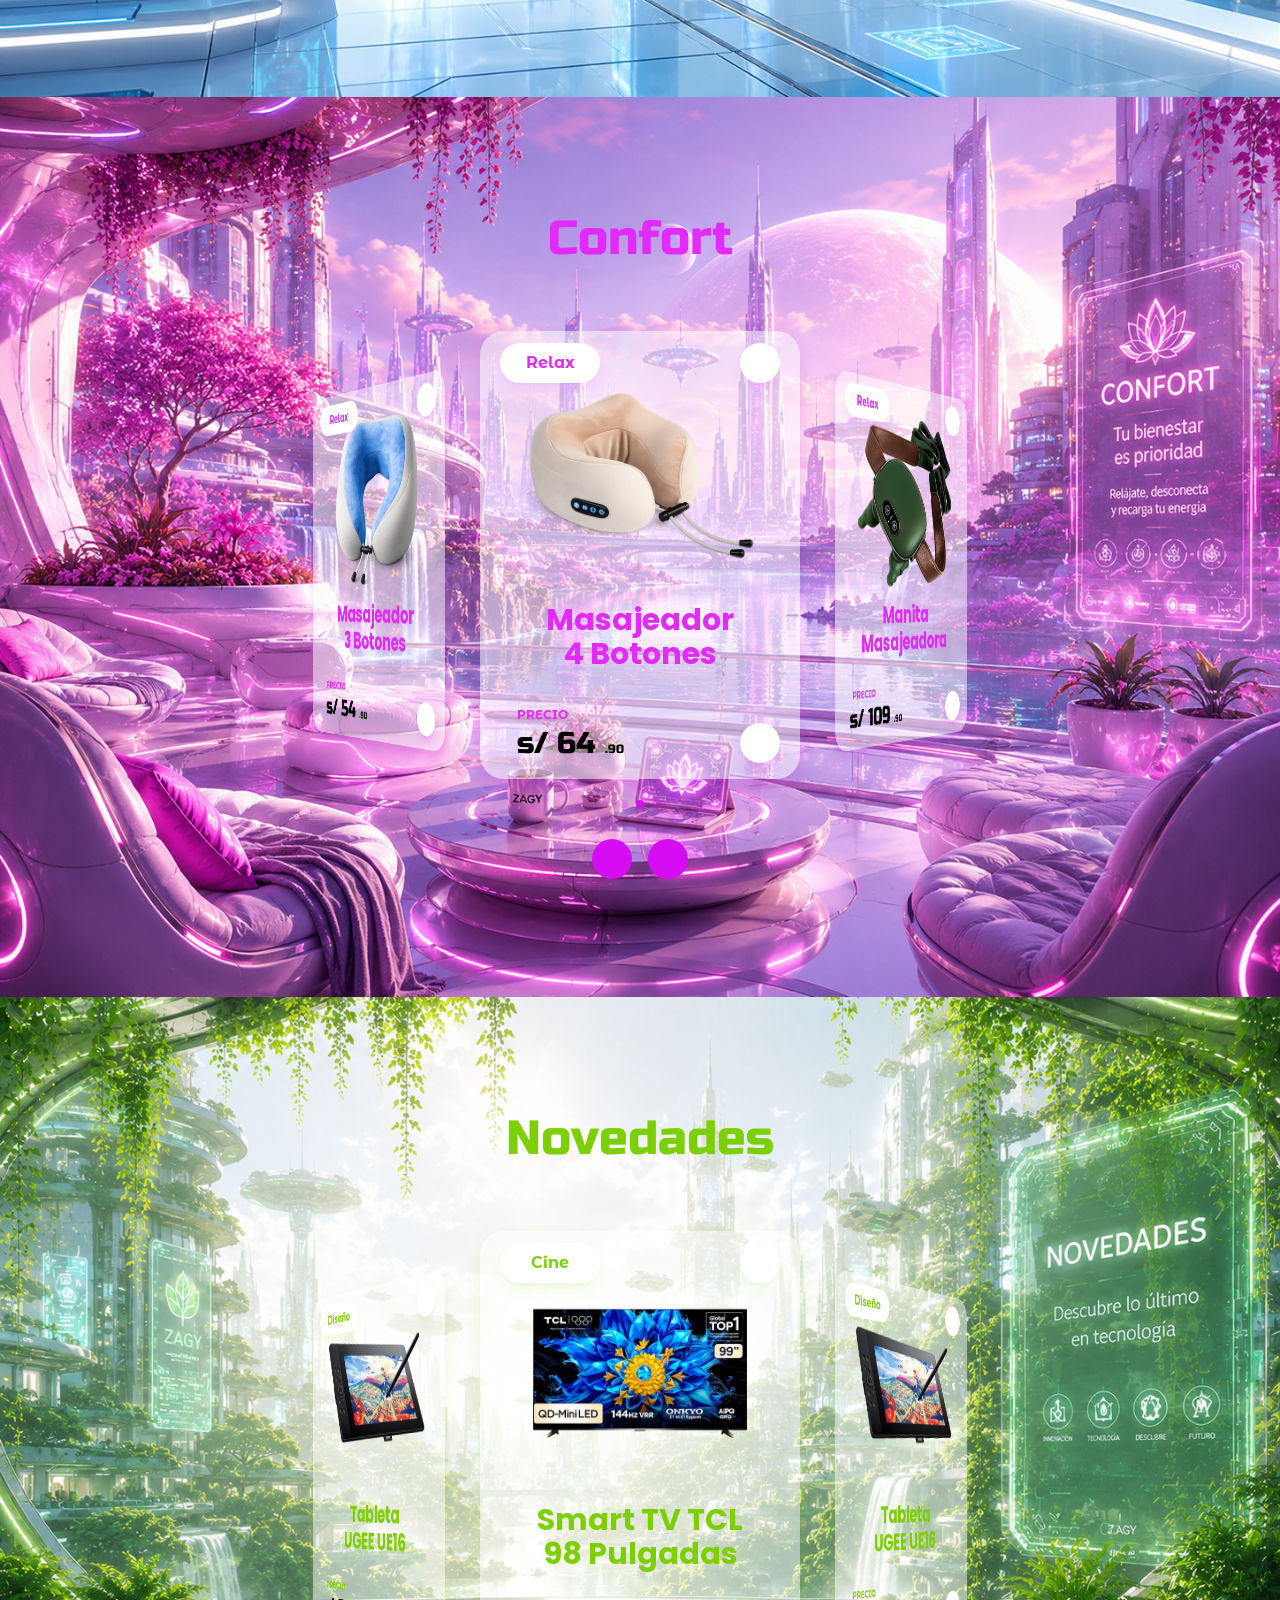
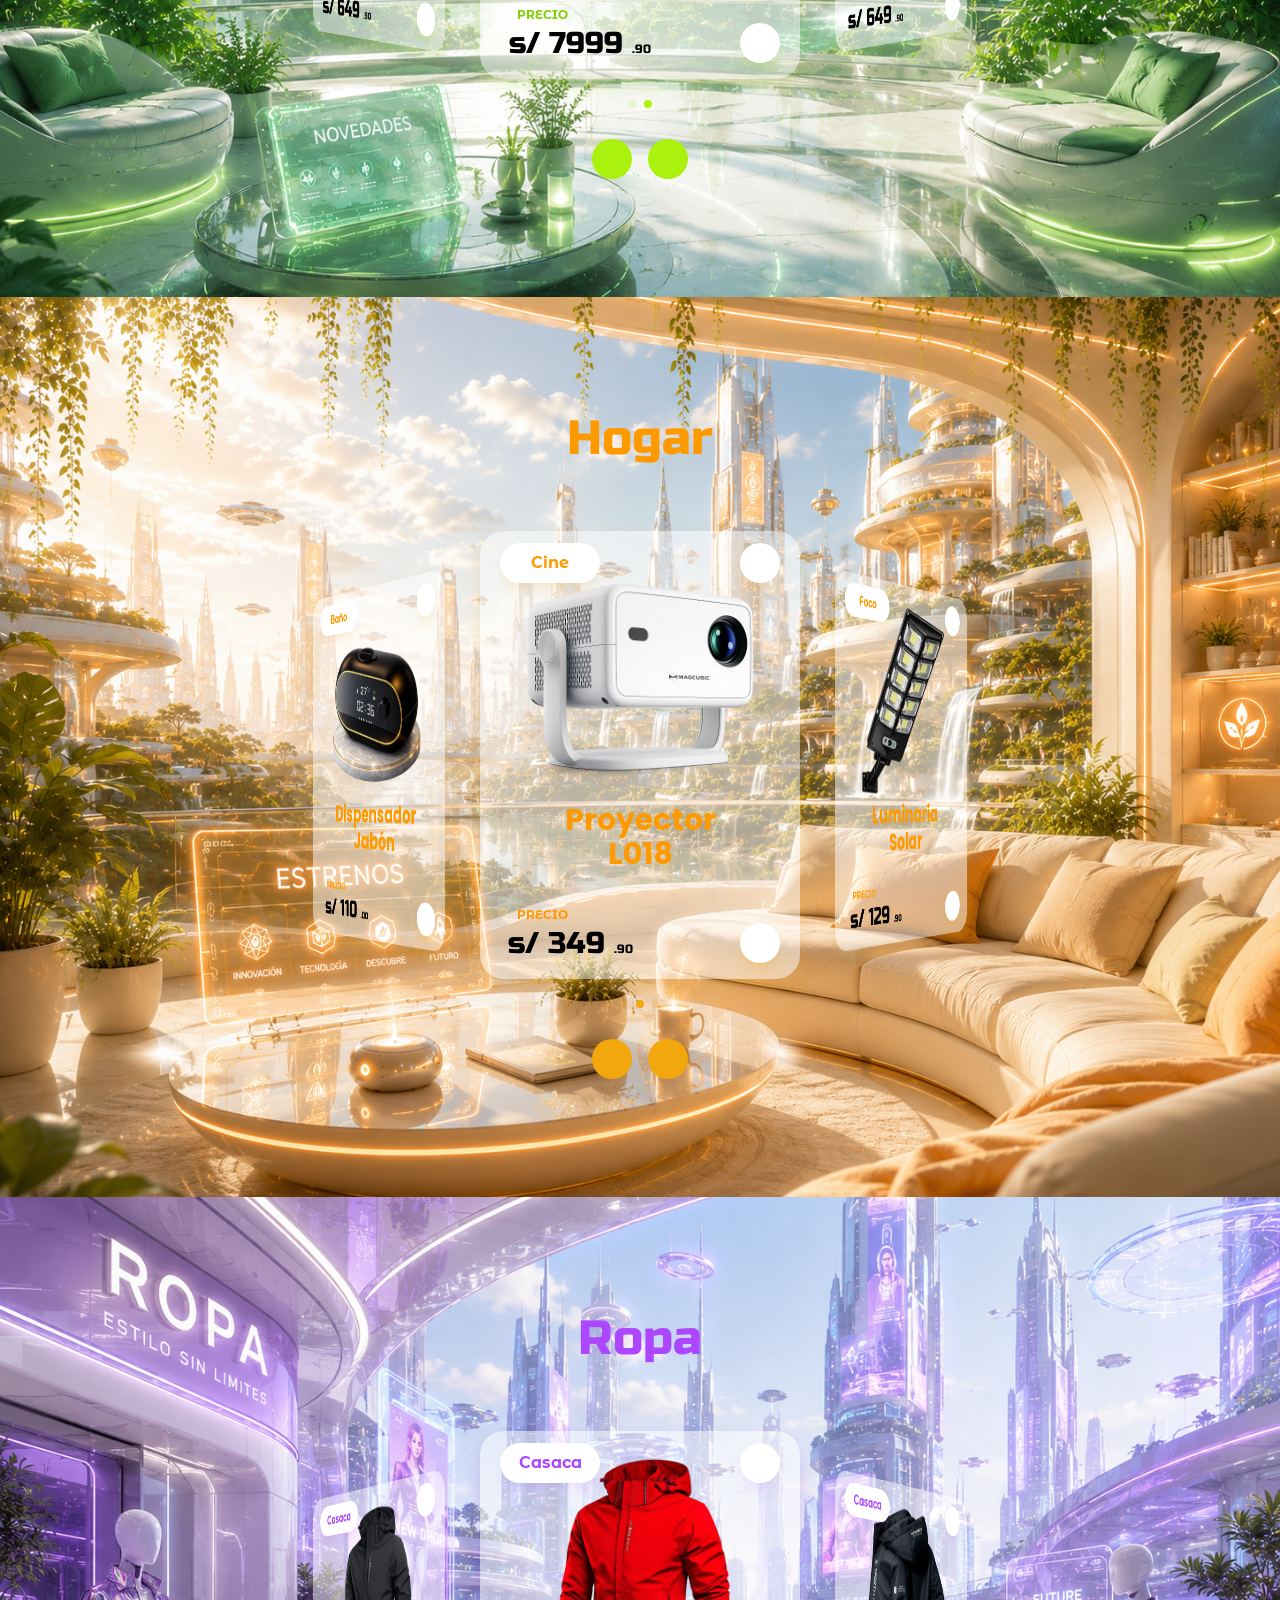
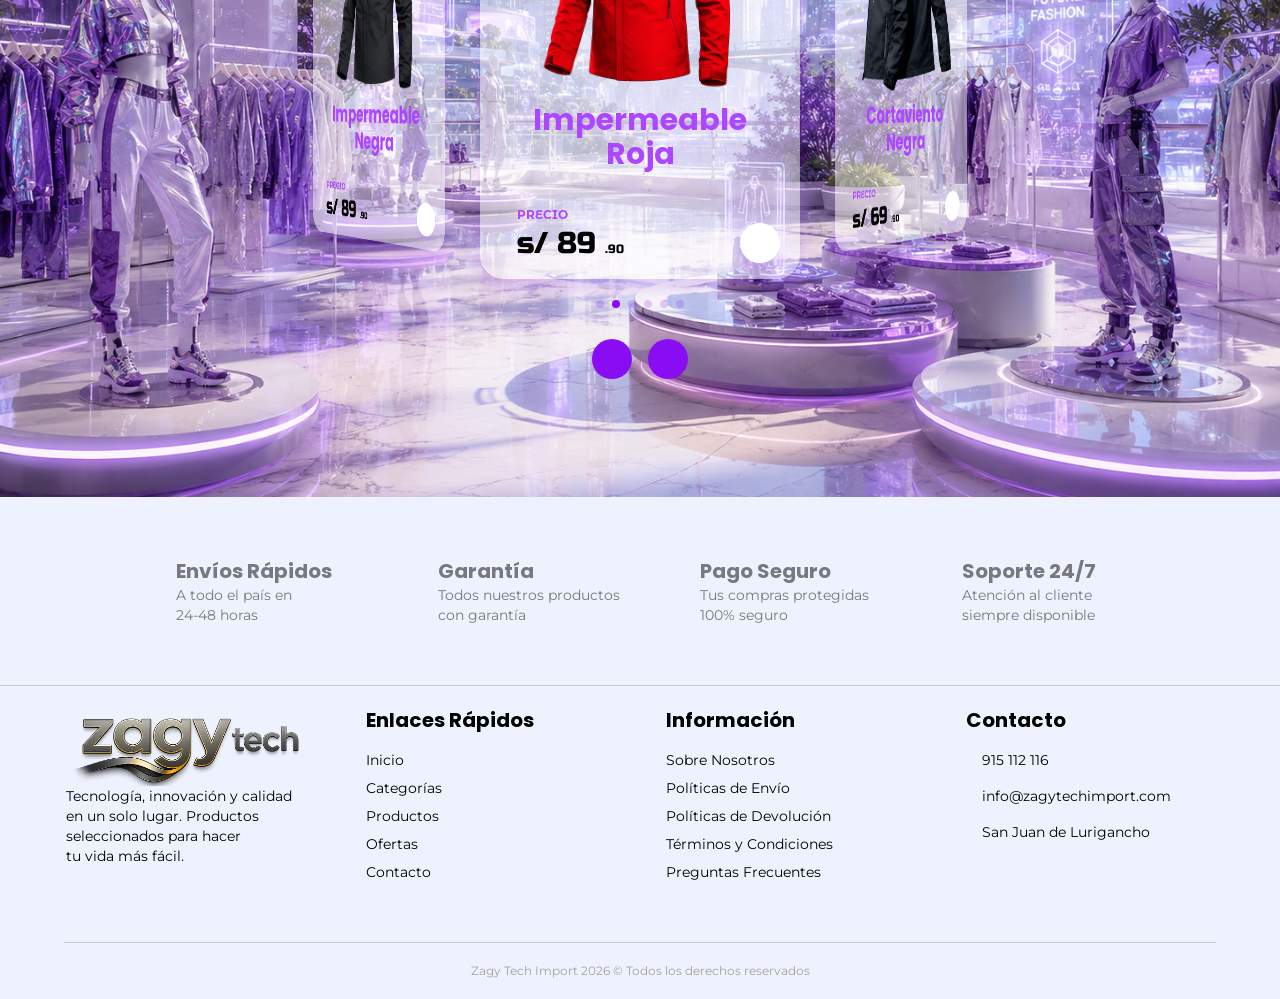
==== commit 5dd6f485: "Subida automatica inteligente" ====
--- a/index.html
+++ b/index.html
@@ -3646,7 +3646,7 @@
 
             <div class="flex justify-start items-center gap-4">
                 <i class="ri-whatsapp-line text-2xl"></i>
-                <p>950 565 821</p>
+                <p>915 112 116</p>
             </div>
             <div class="flex justify-start items-center gap-4">
                 <i class="ri-mail-line text-2xl"></i>
@@ -3674,9 +3674,7 @@
     Zagy Tech Import 2026 © Todos los derechos reservados
 </p>
 
-<footer>
-    
-</footer>
+
 
 
 
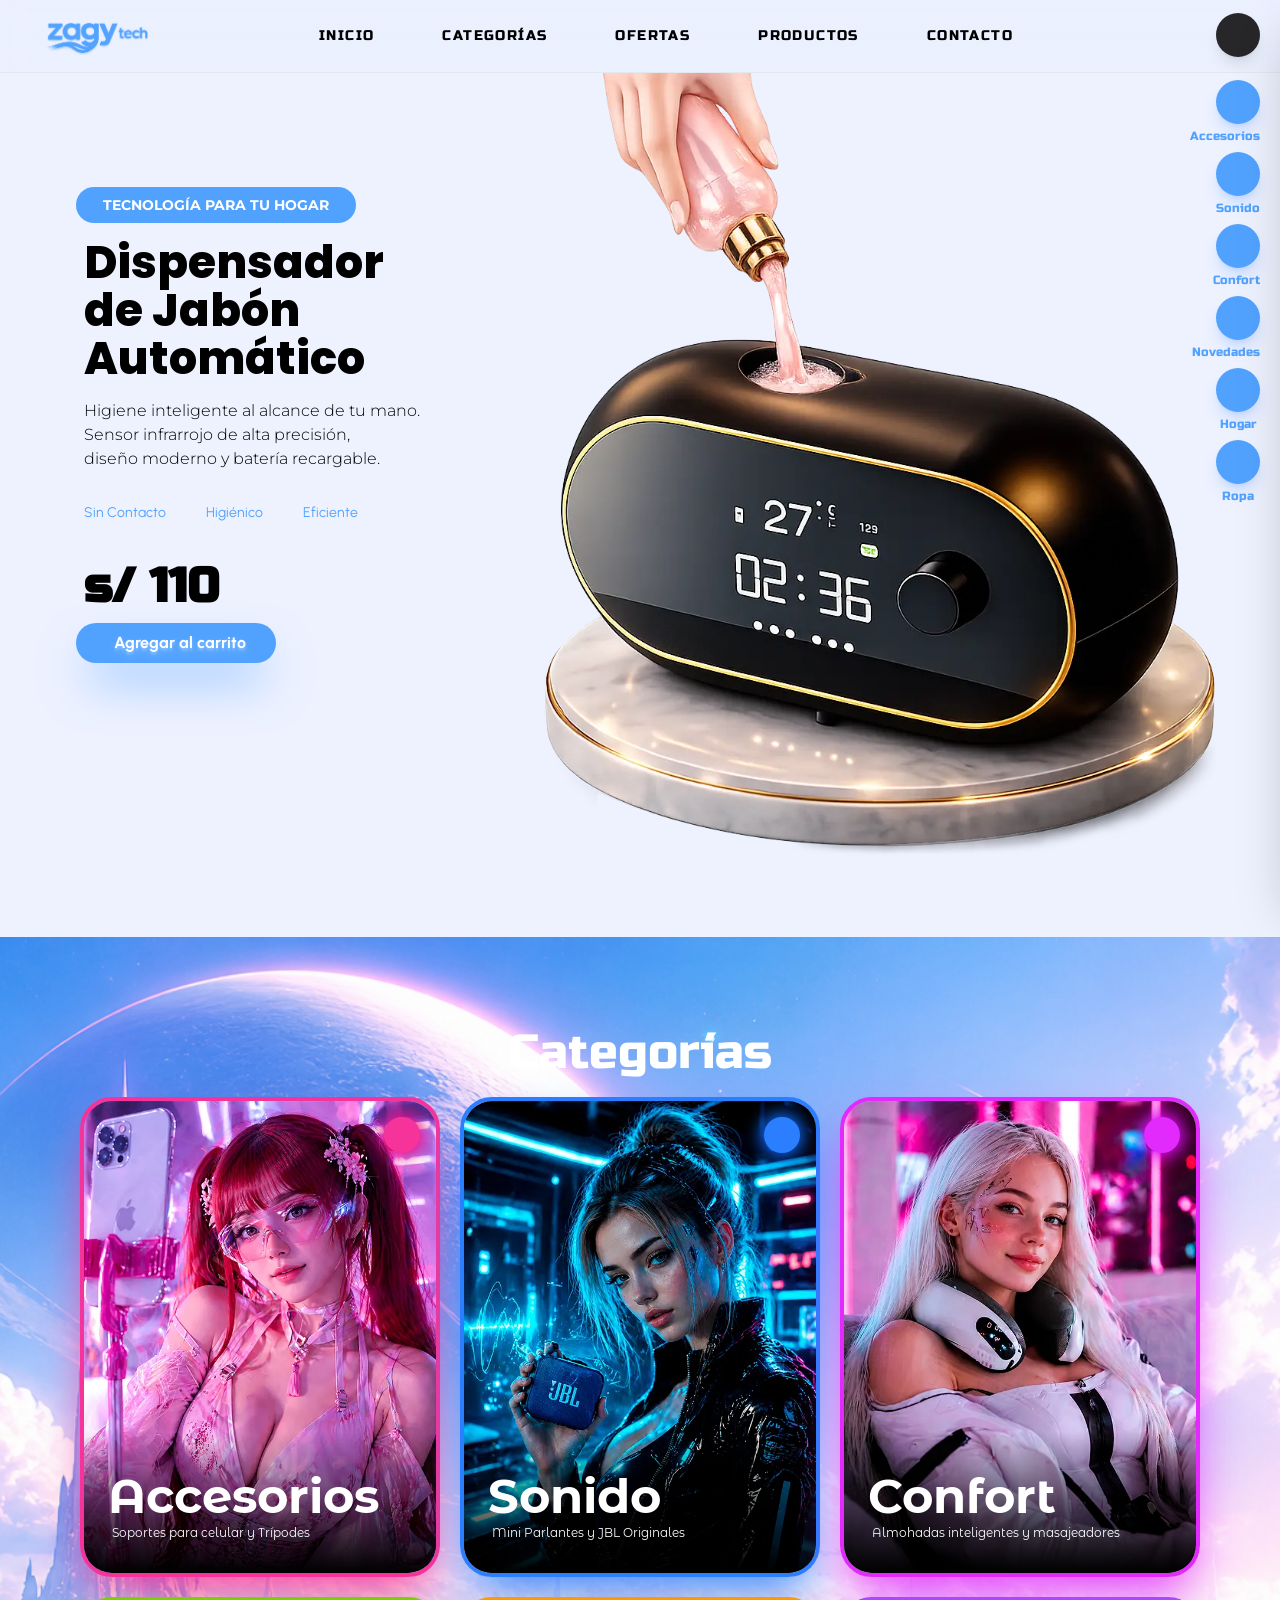
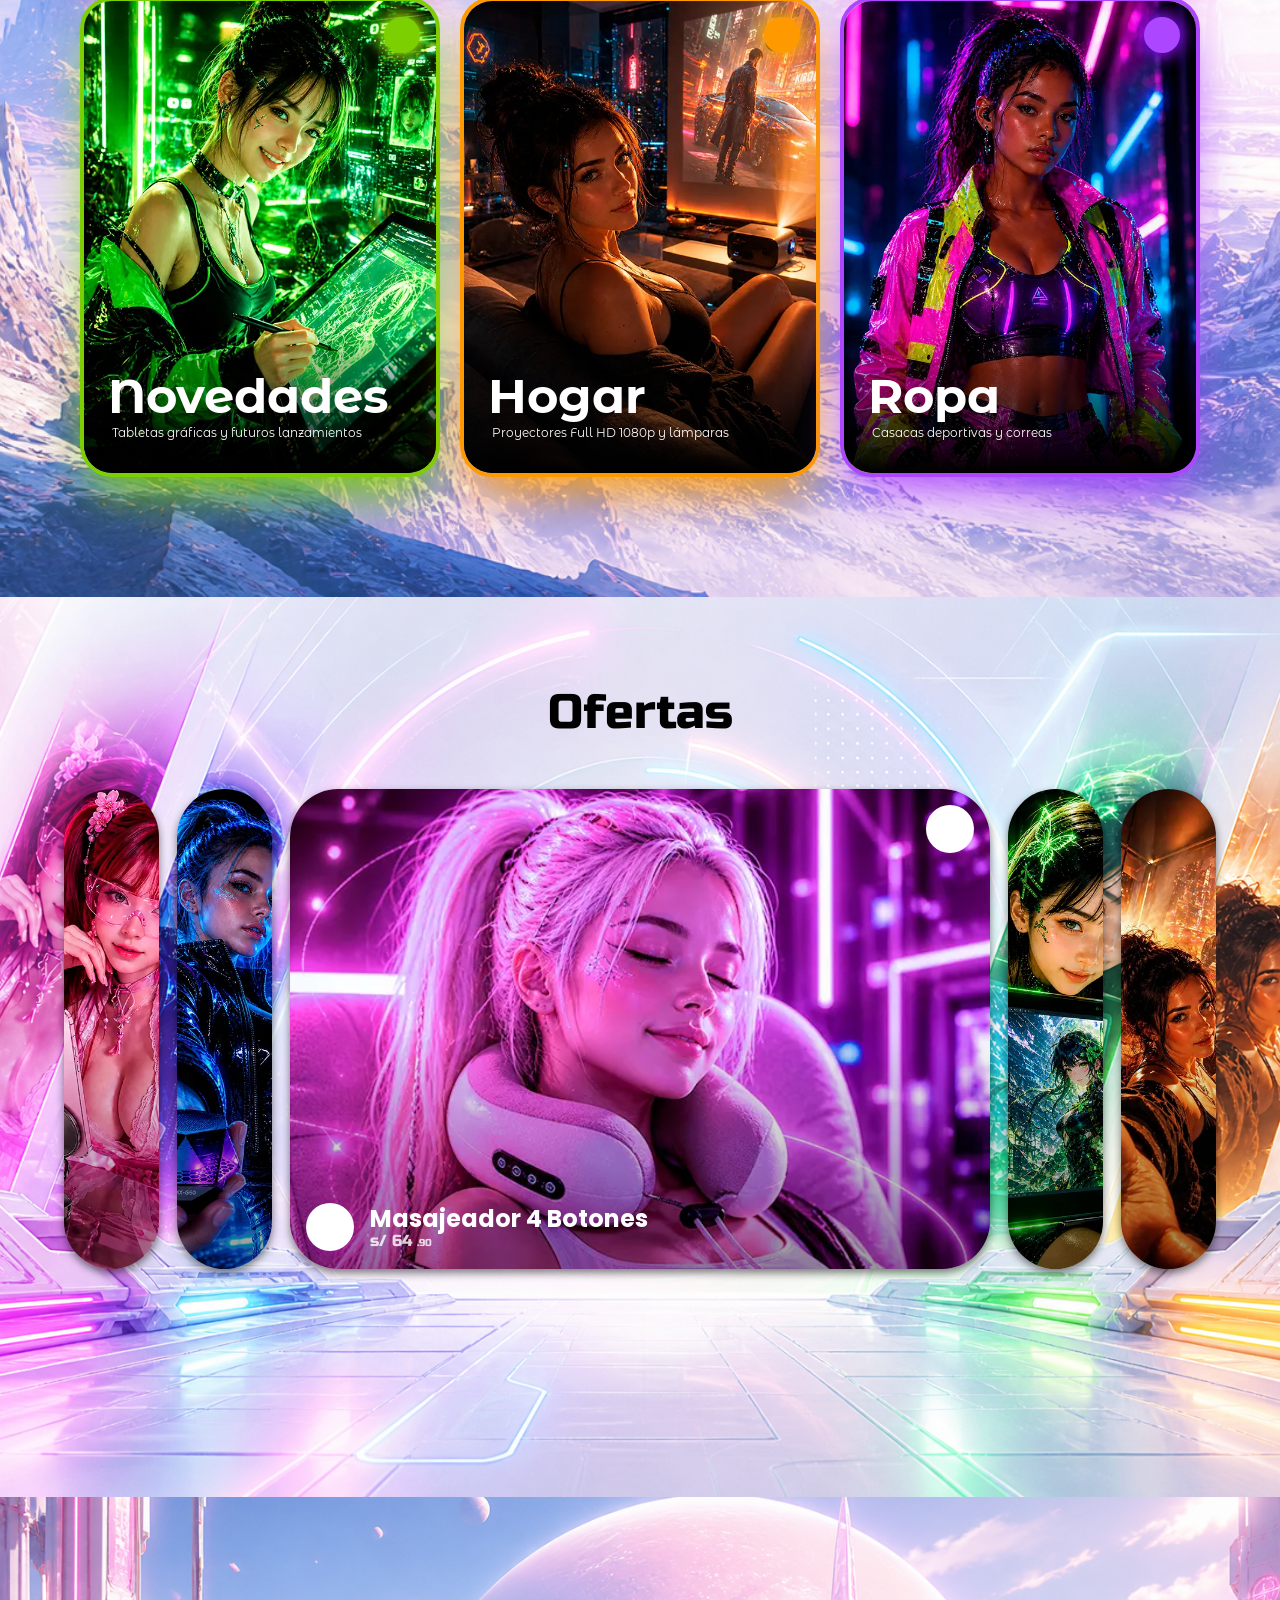
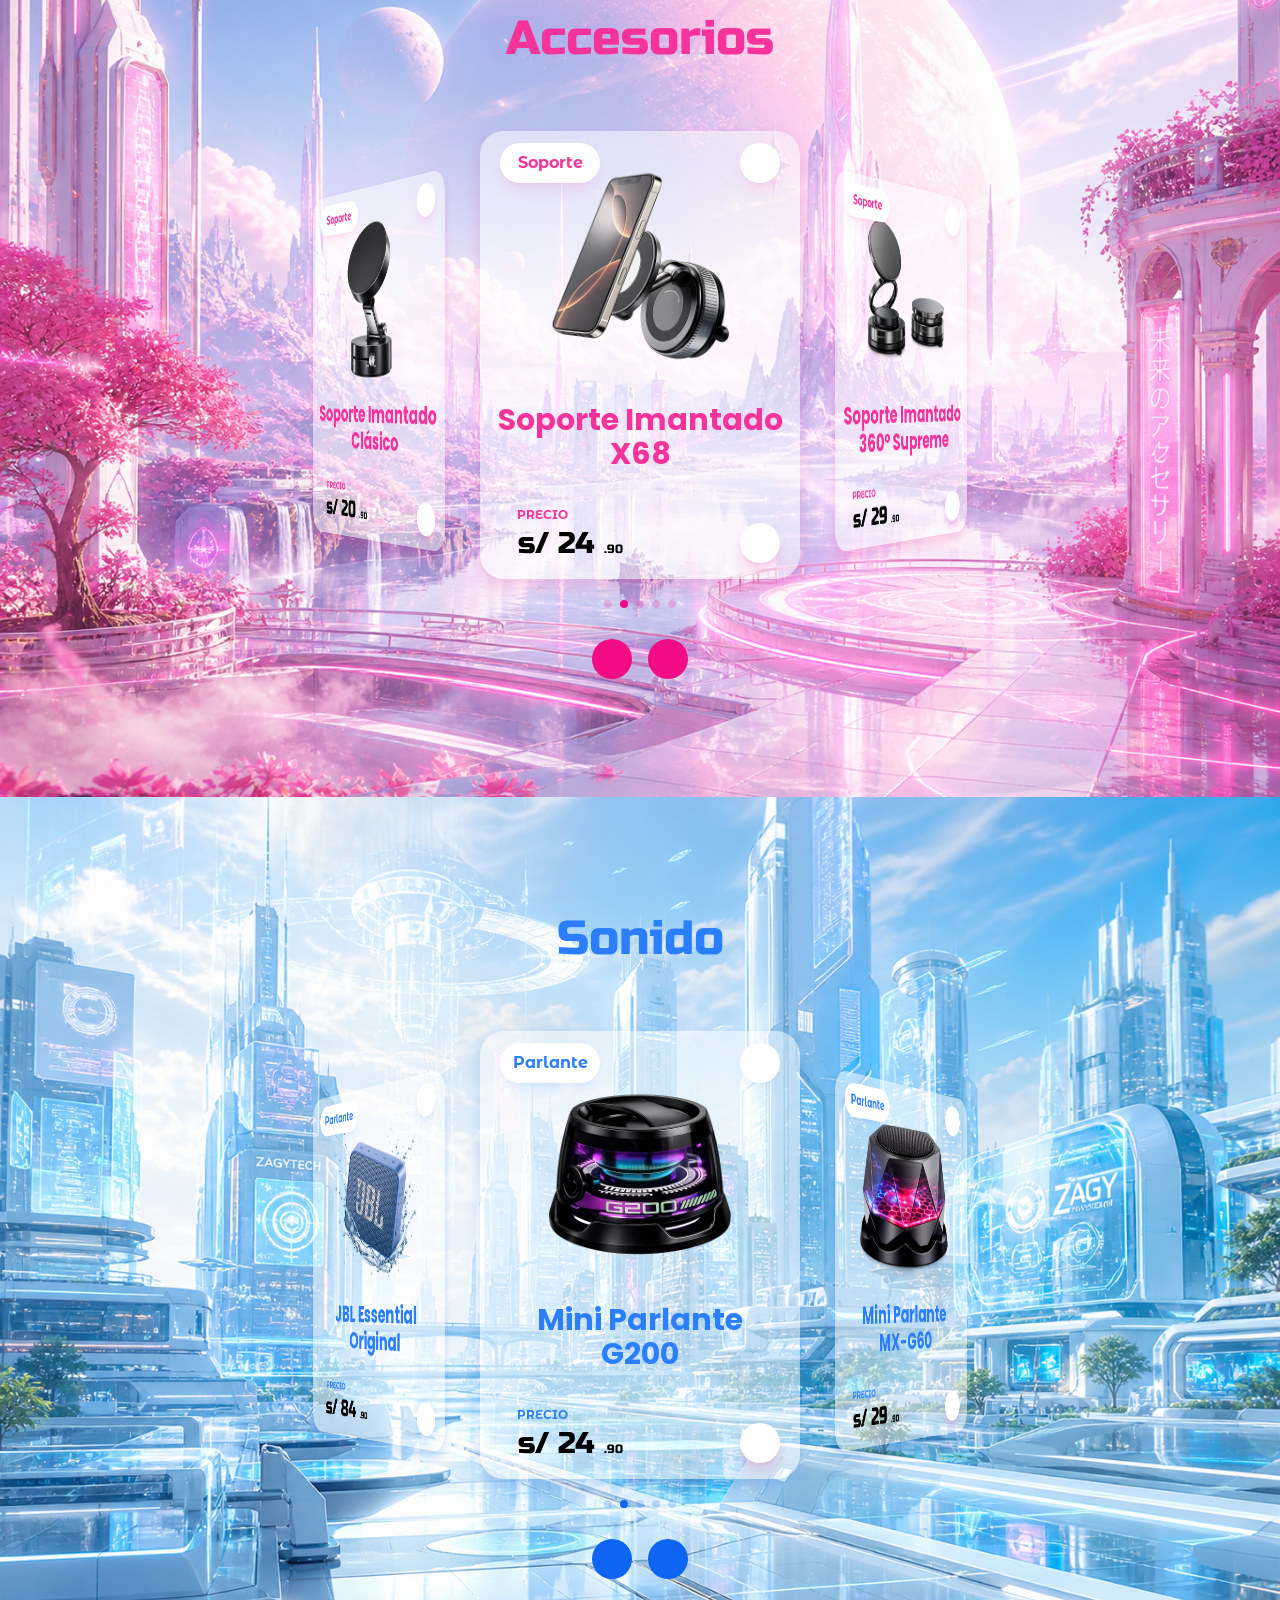
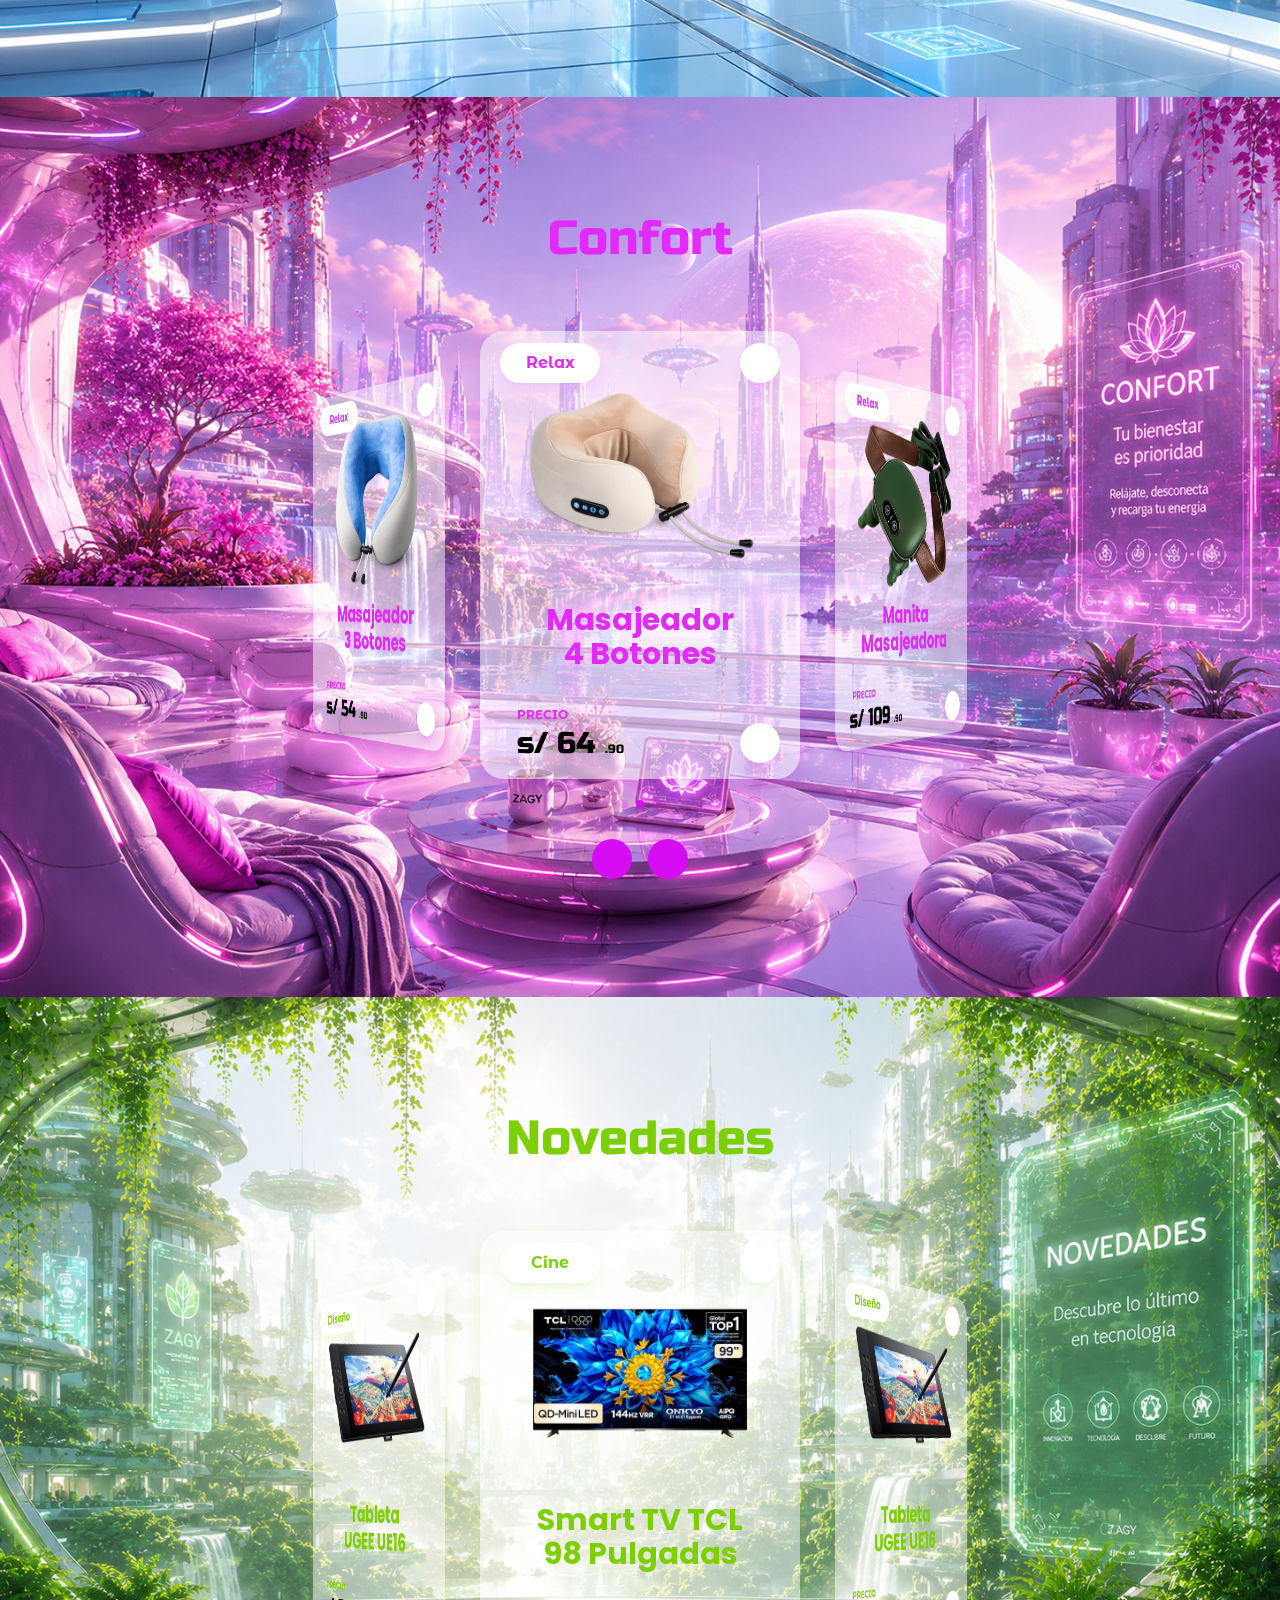
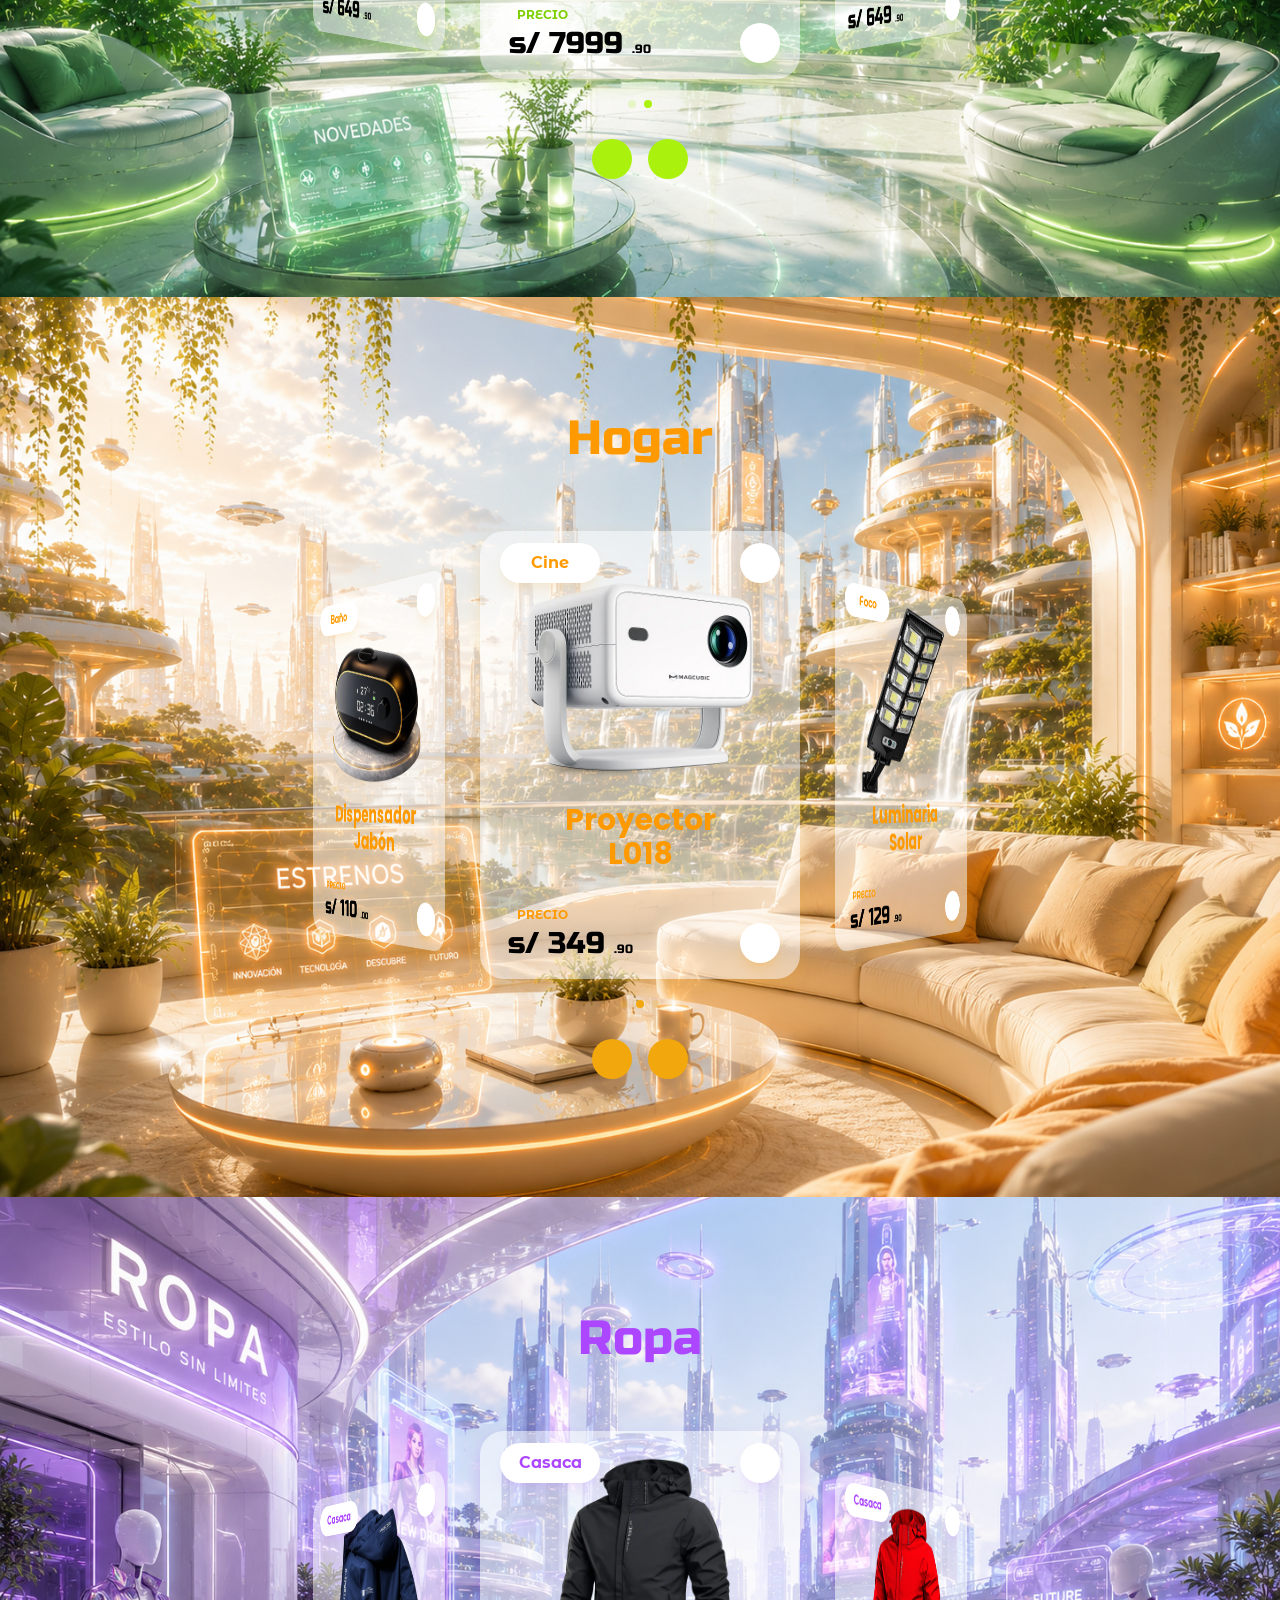
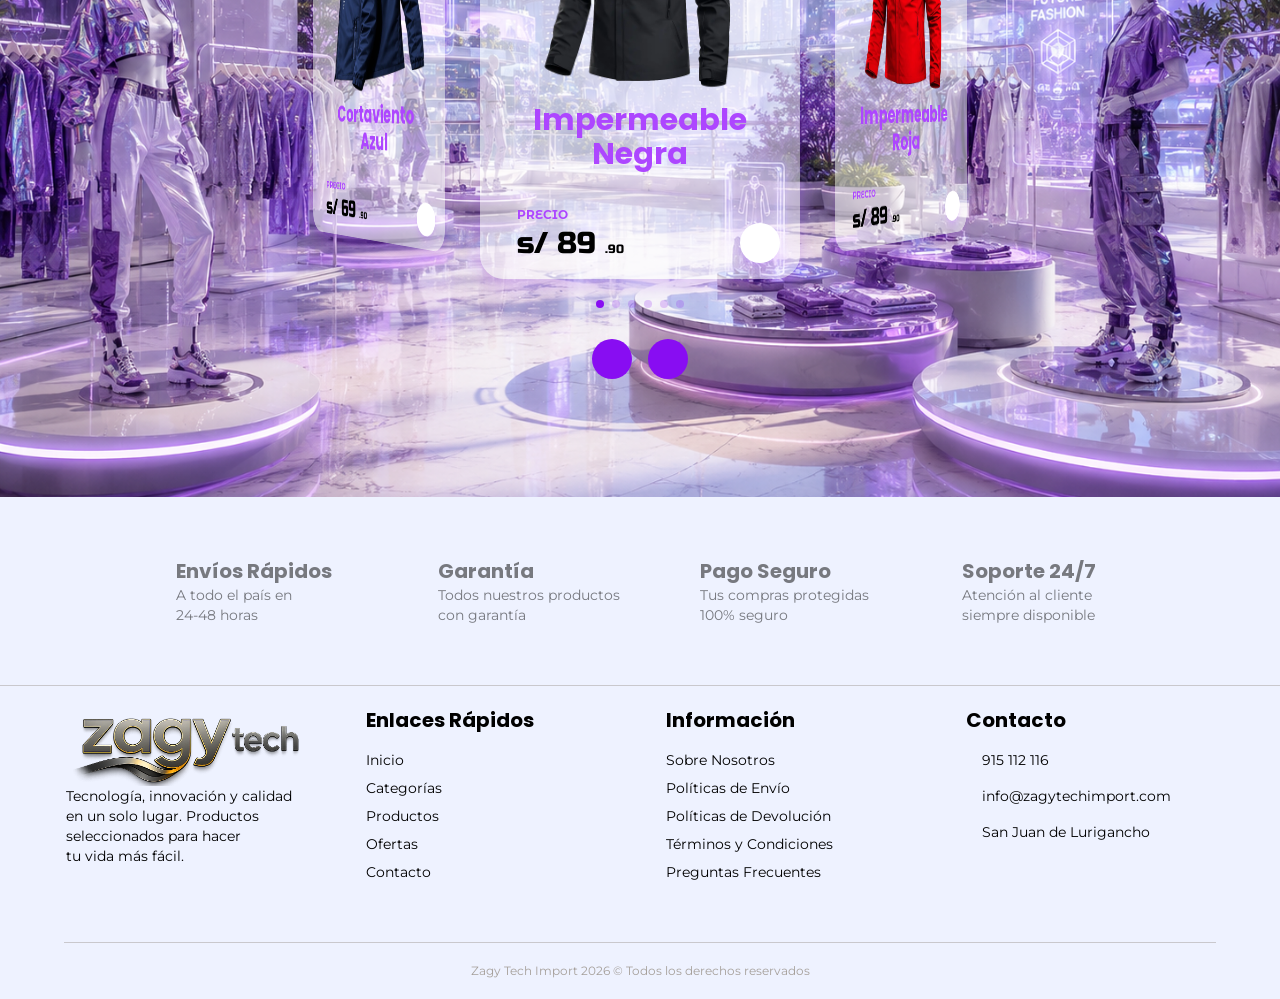
==== commit 6fab3023: "Subida automatica inteligente" ====
--- a/index.html
+++ b/index.html
@@ -18,7 +18,9 @@
 
     <!--=============== CSS ===============-->
     <link rel="stylesheet" href="css/estilos.css">
-    
+
+    <!-- ============ FAVICON ===========-->
+    <link rel="icon" href="/favicon.png" type="image/png">
 </head>
 
 
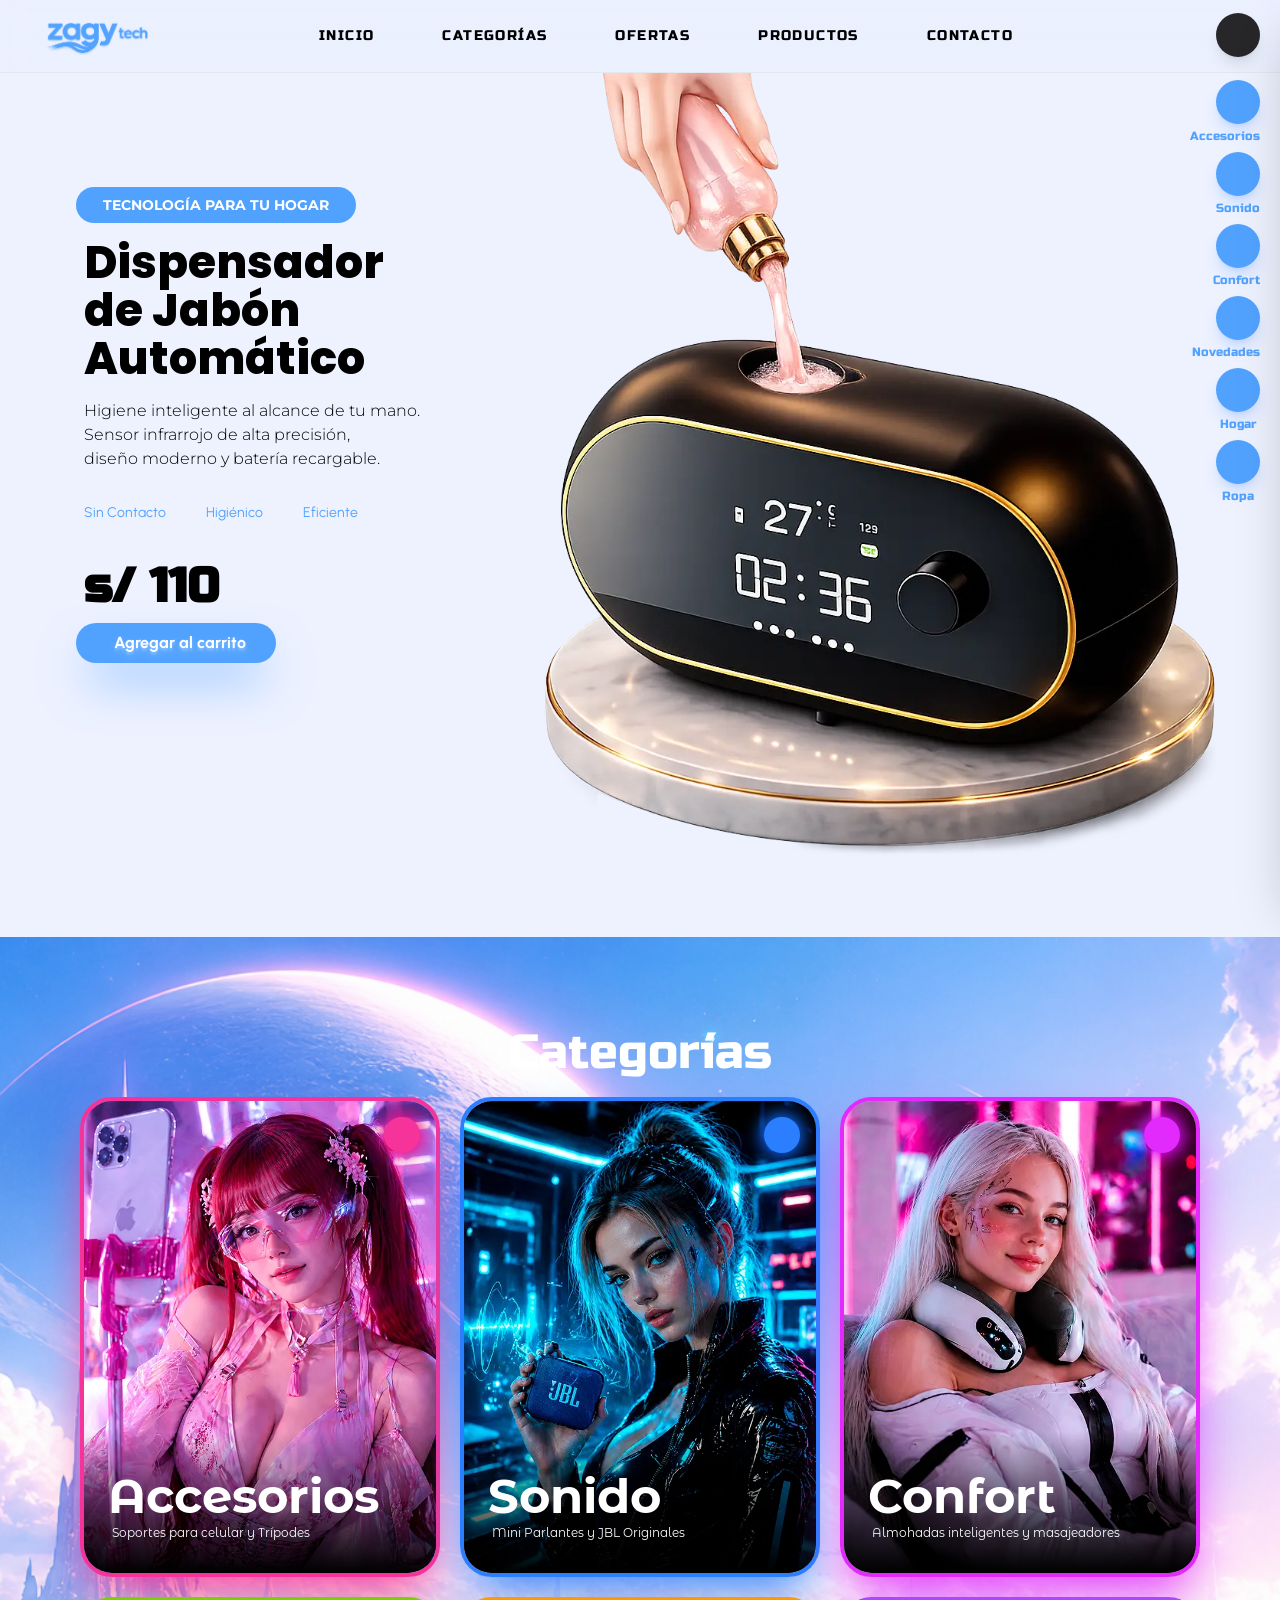
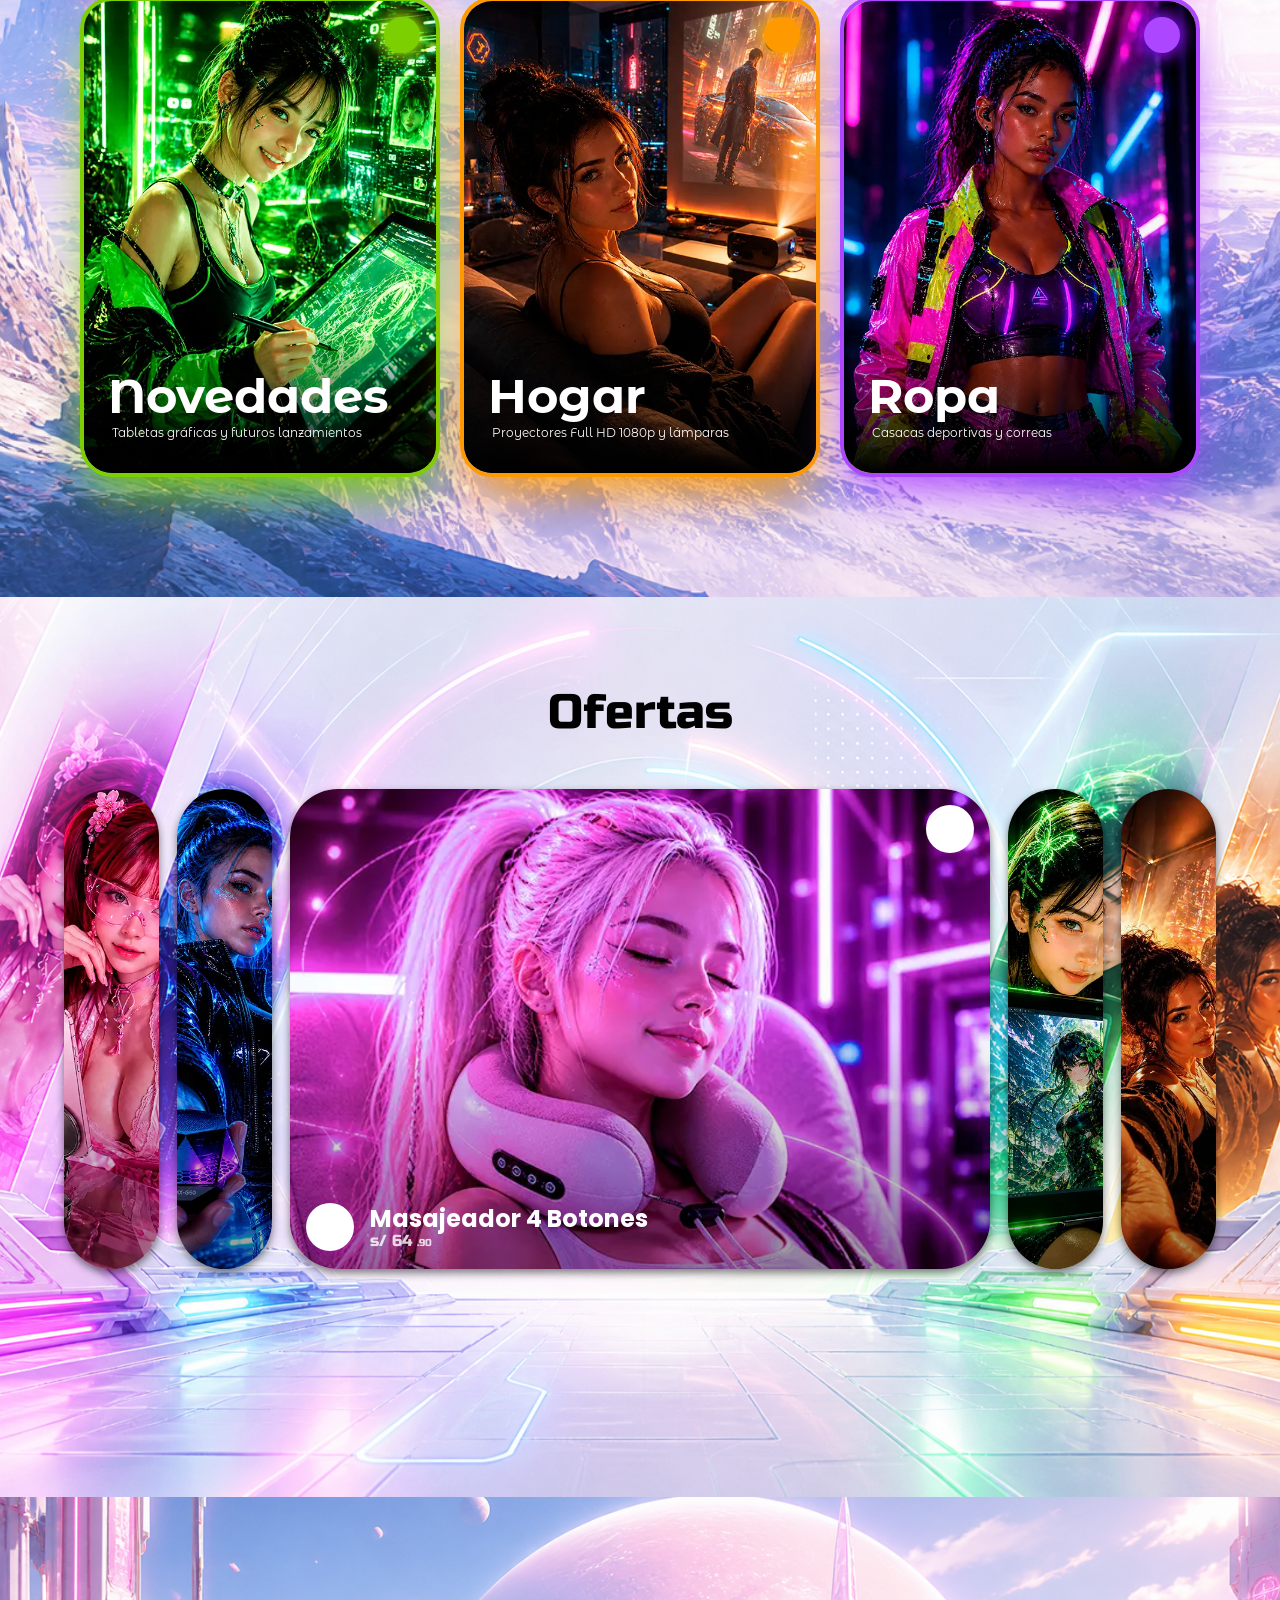
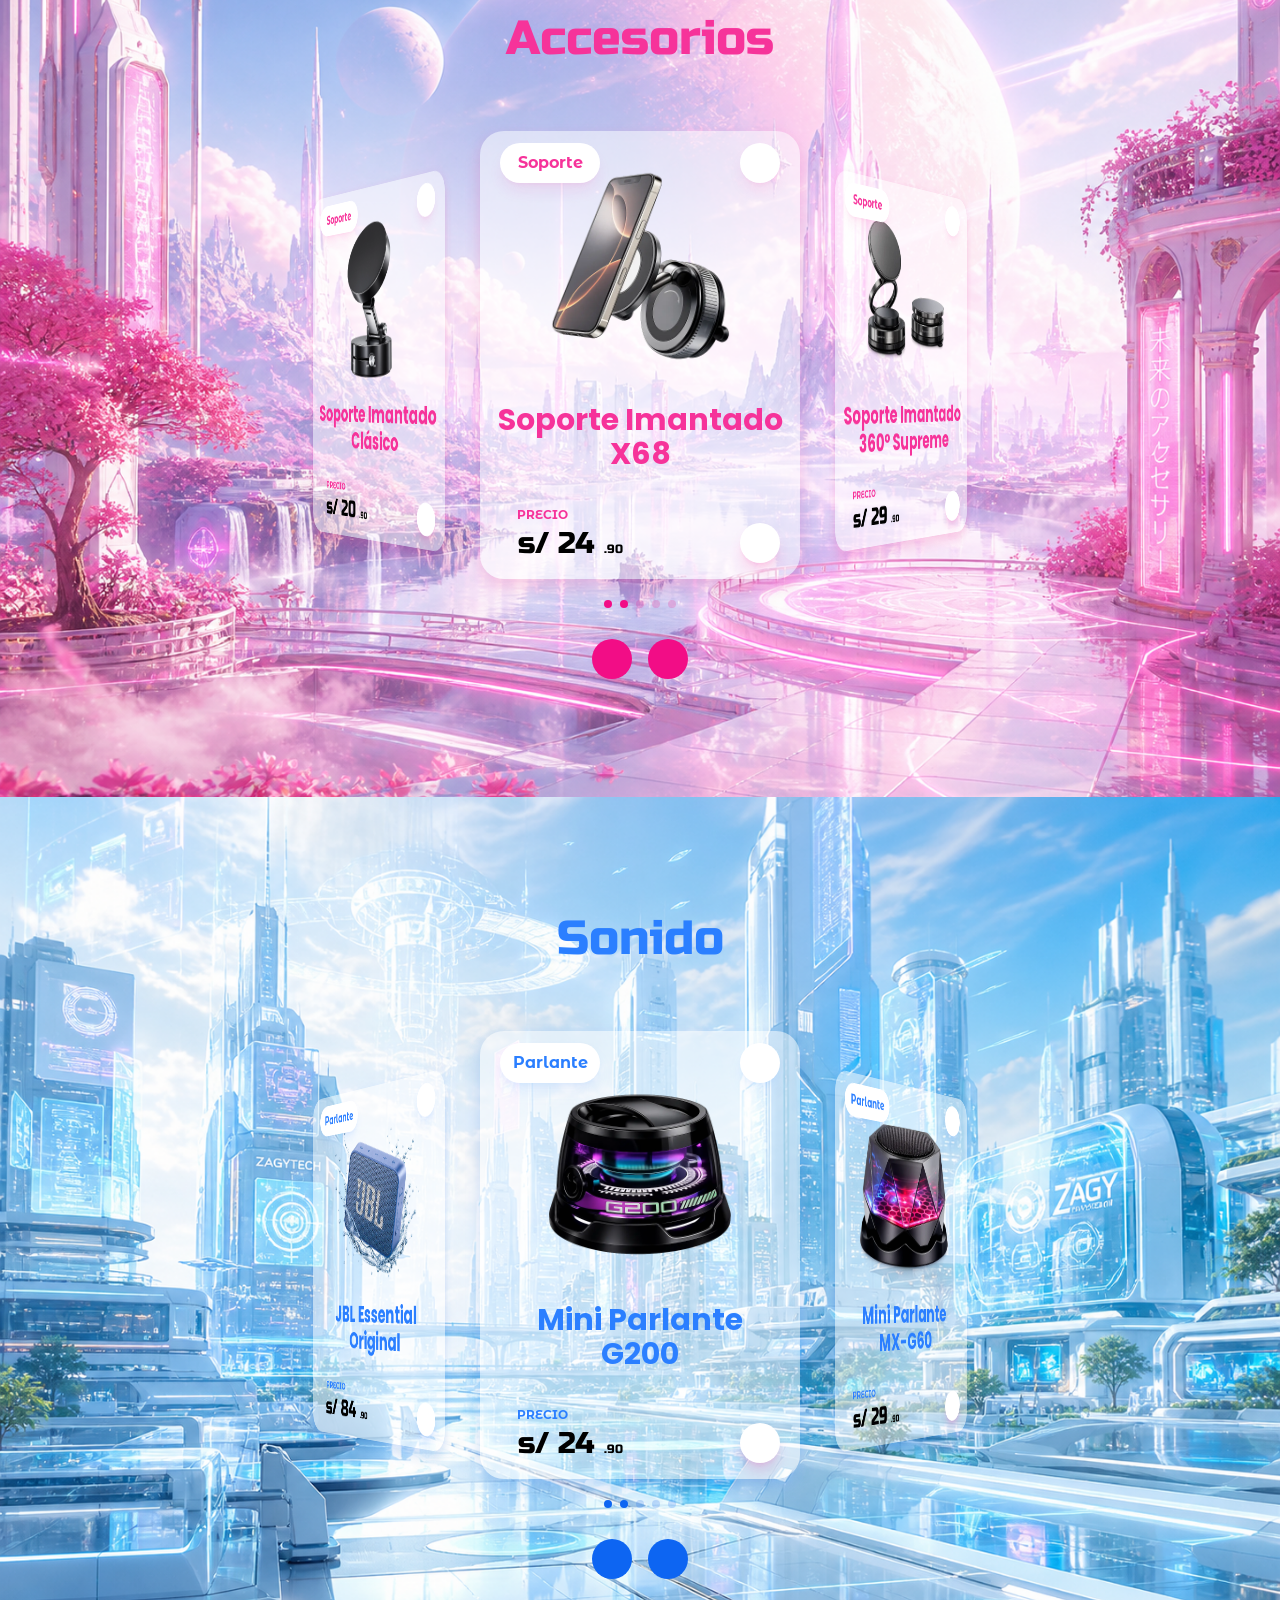
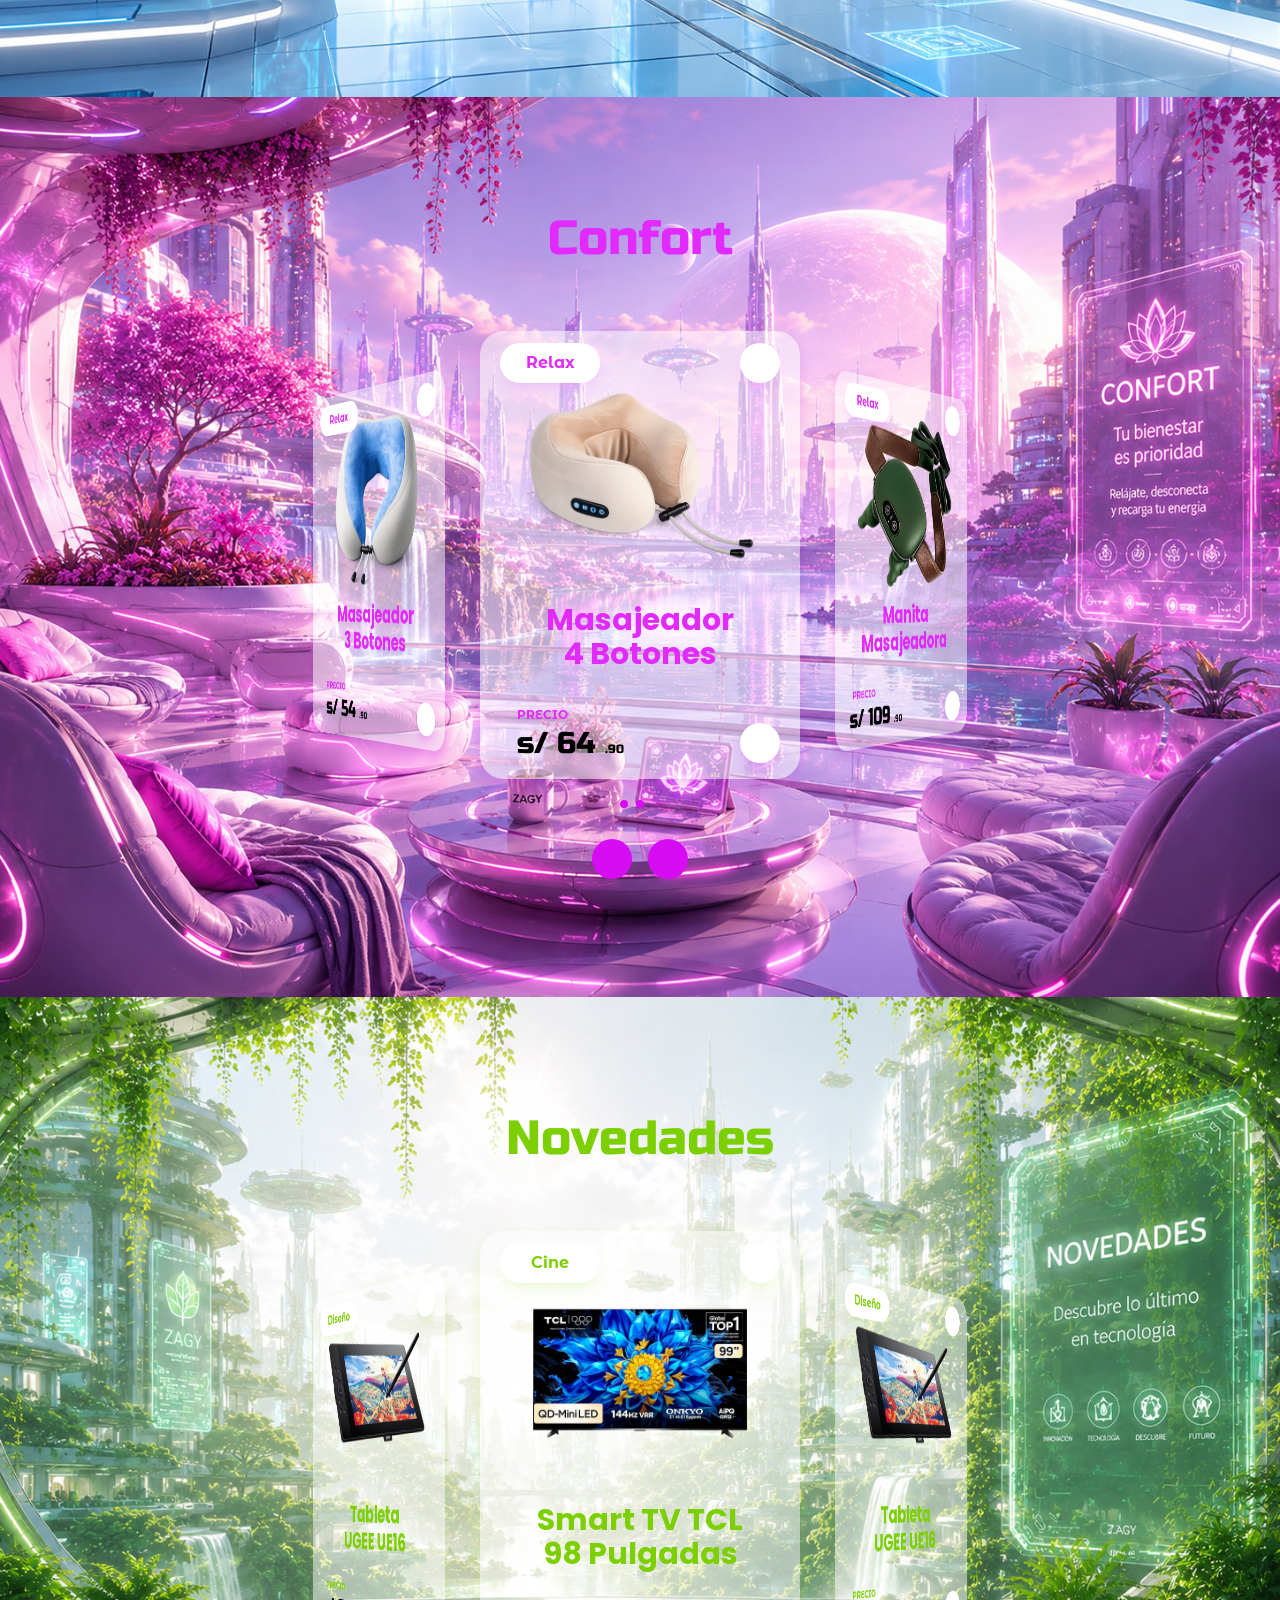
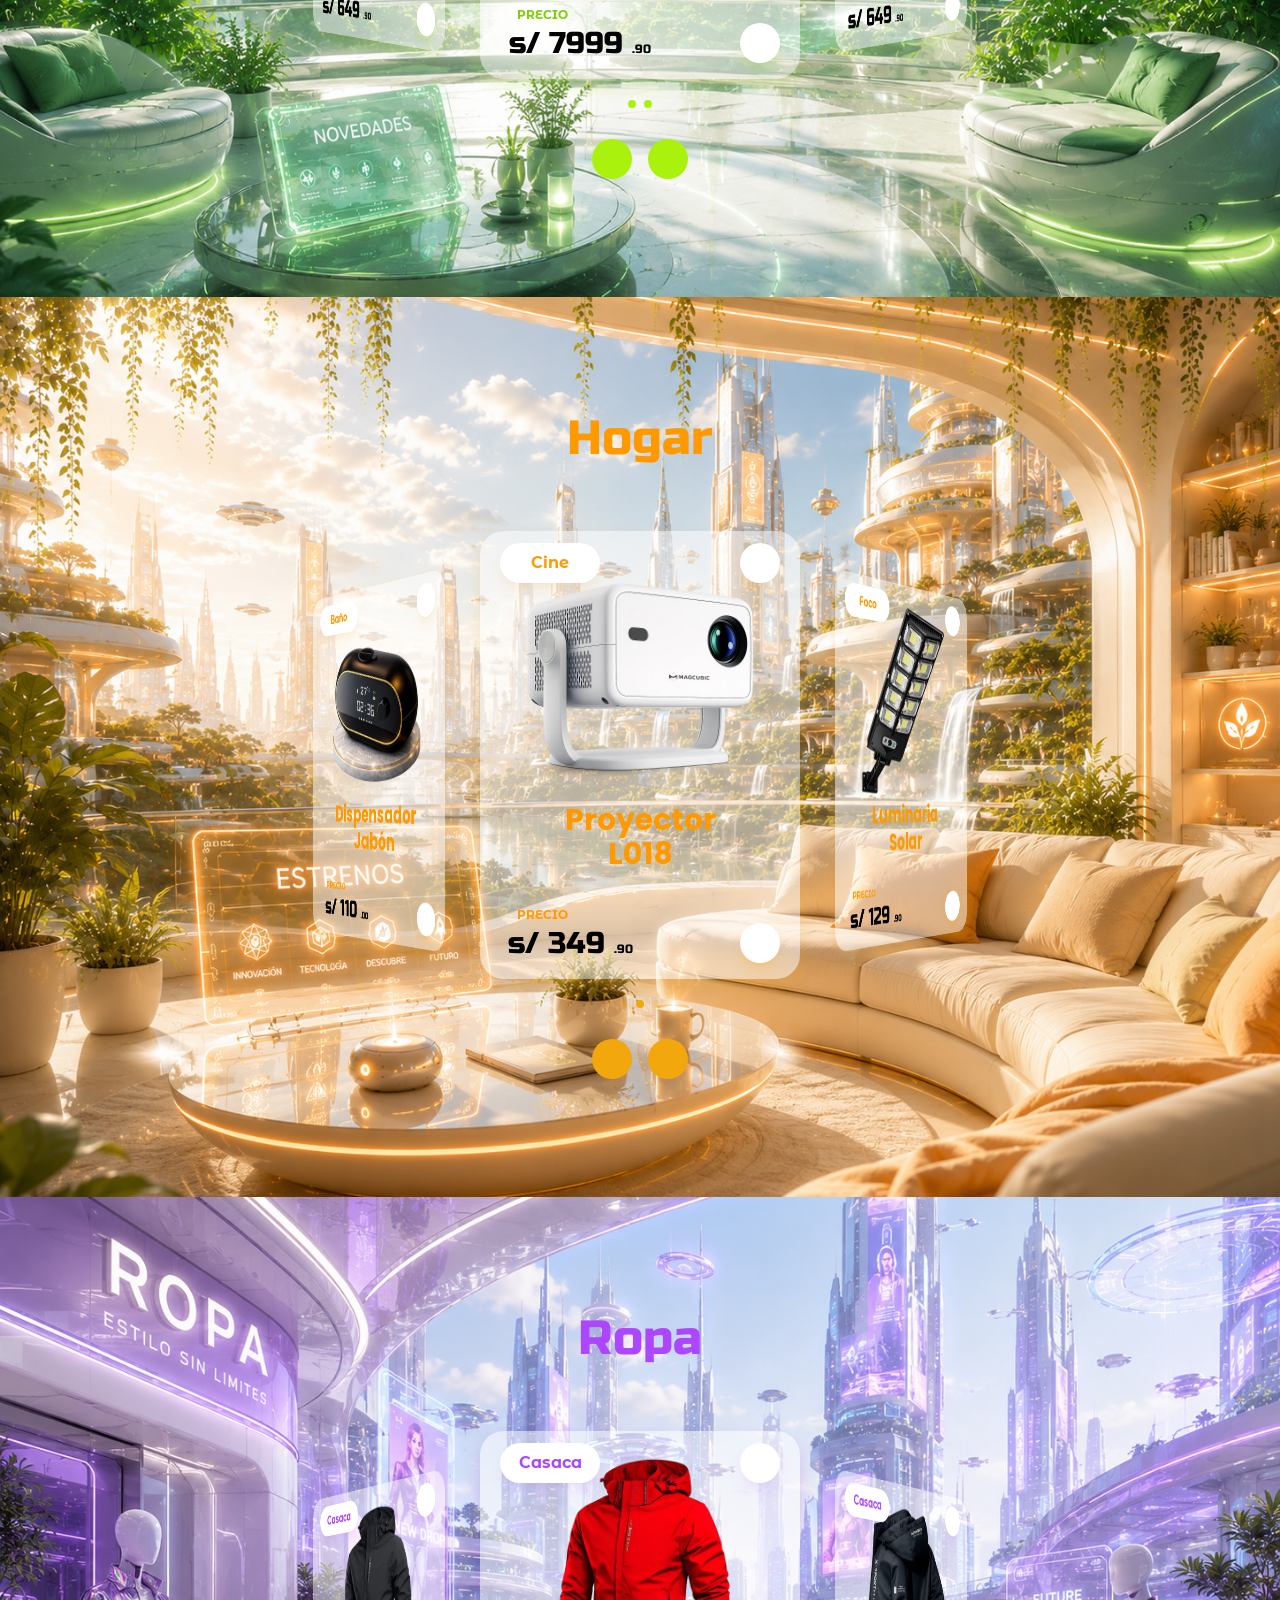
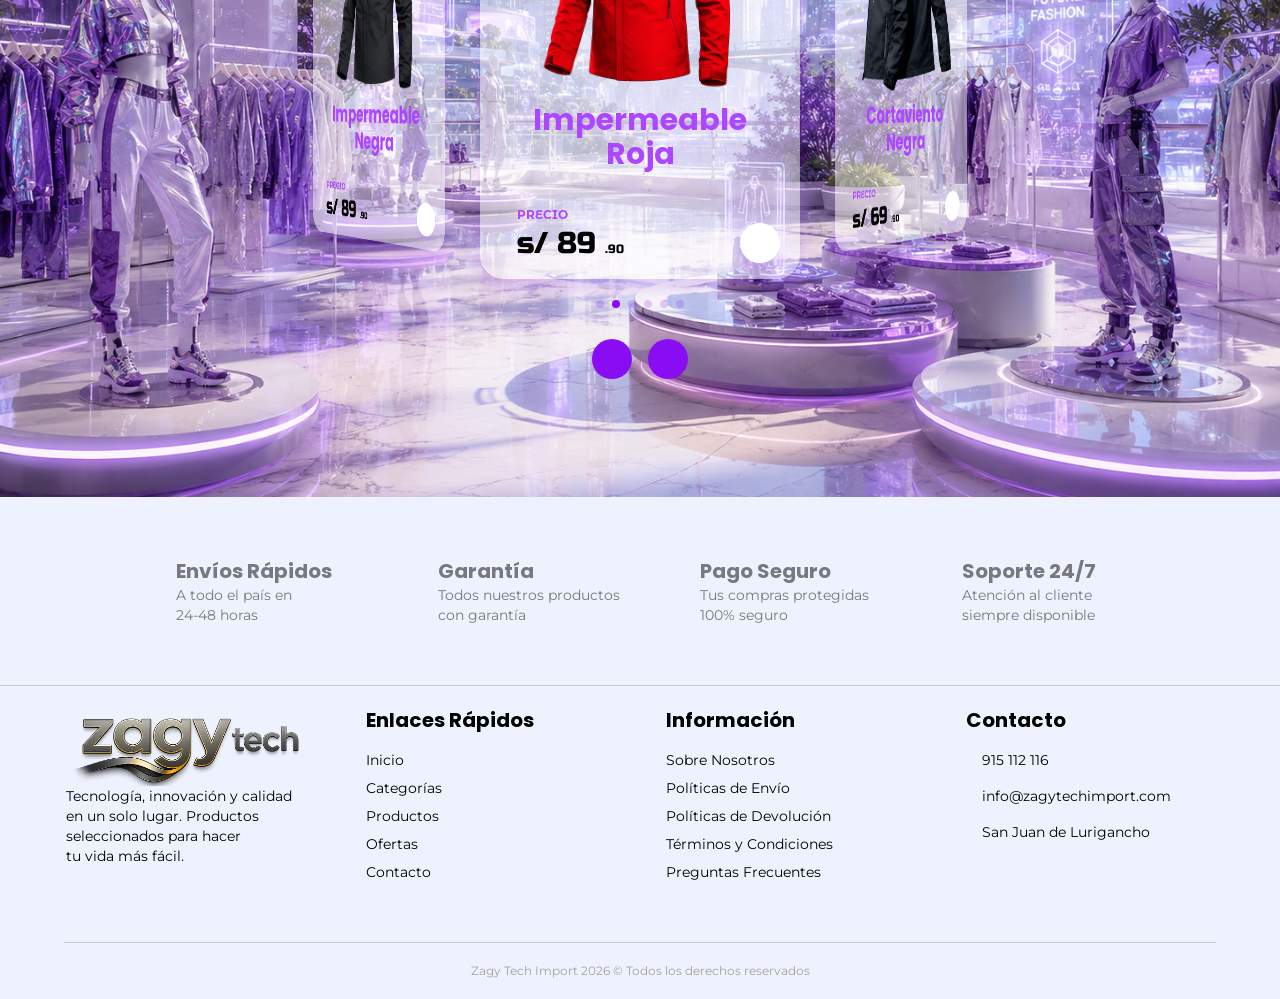
==== commit fc5f4f50: "Subida automatica inteligente" ====
--- a/index.html
+++ b/index.html
@@ -3,7 +3,7 @@
 <head>
     <meta charset="UTF-8">
     <meta name="viewport" content="width=device-width, initial-scale=1, maximum-scale=1, user-scalable=no">
-    <title>Zagi Tech Import</title>
+    <title>Zagy Tech Import</title>
 
     <!--=============== GOOGLE FONTS ===============-->
     <link rel="preconnect" href="https://fonts.googleapis.com">
